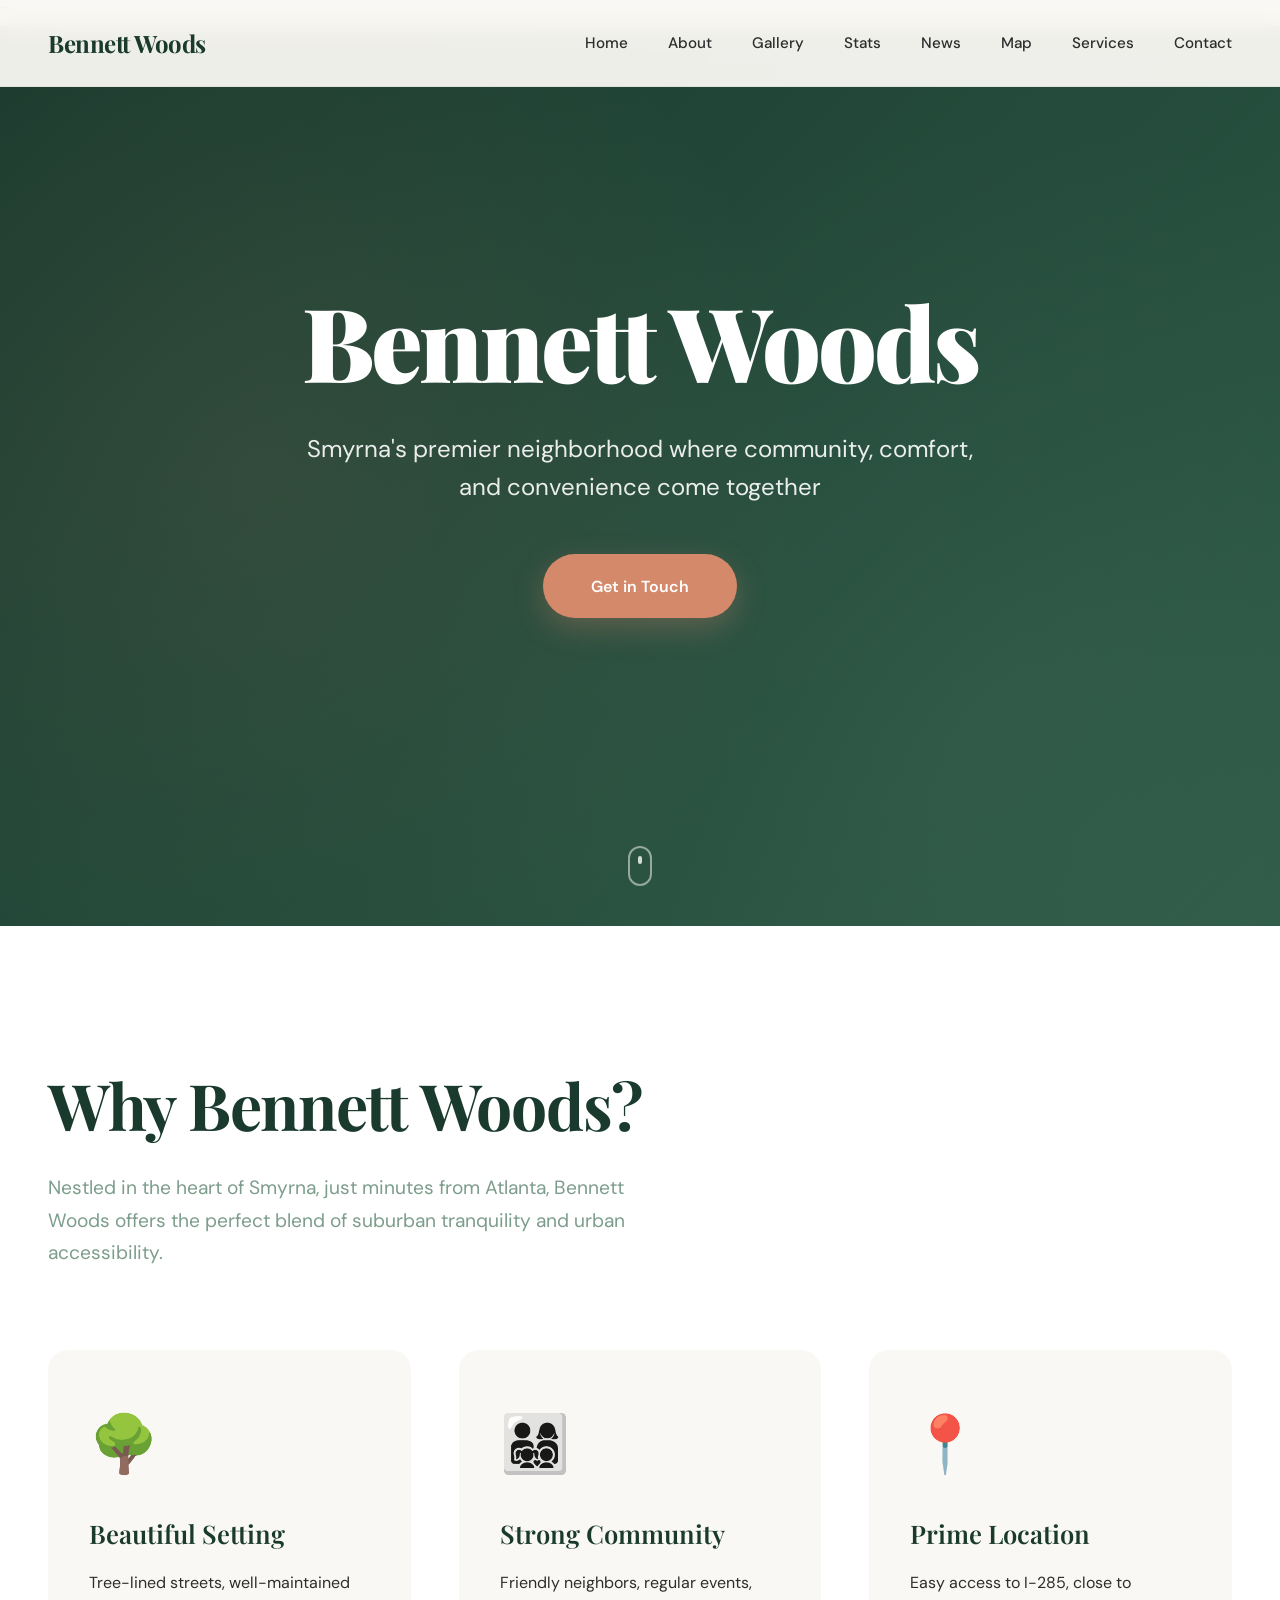
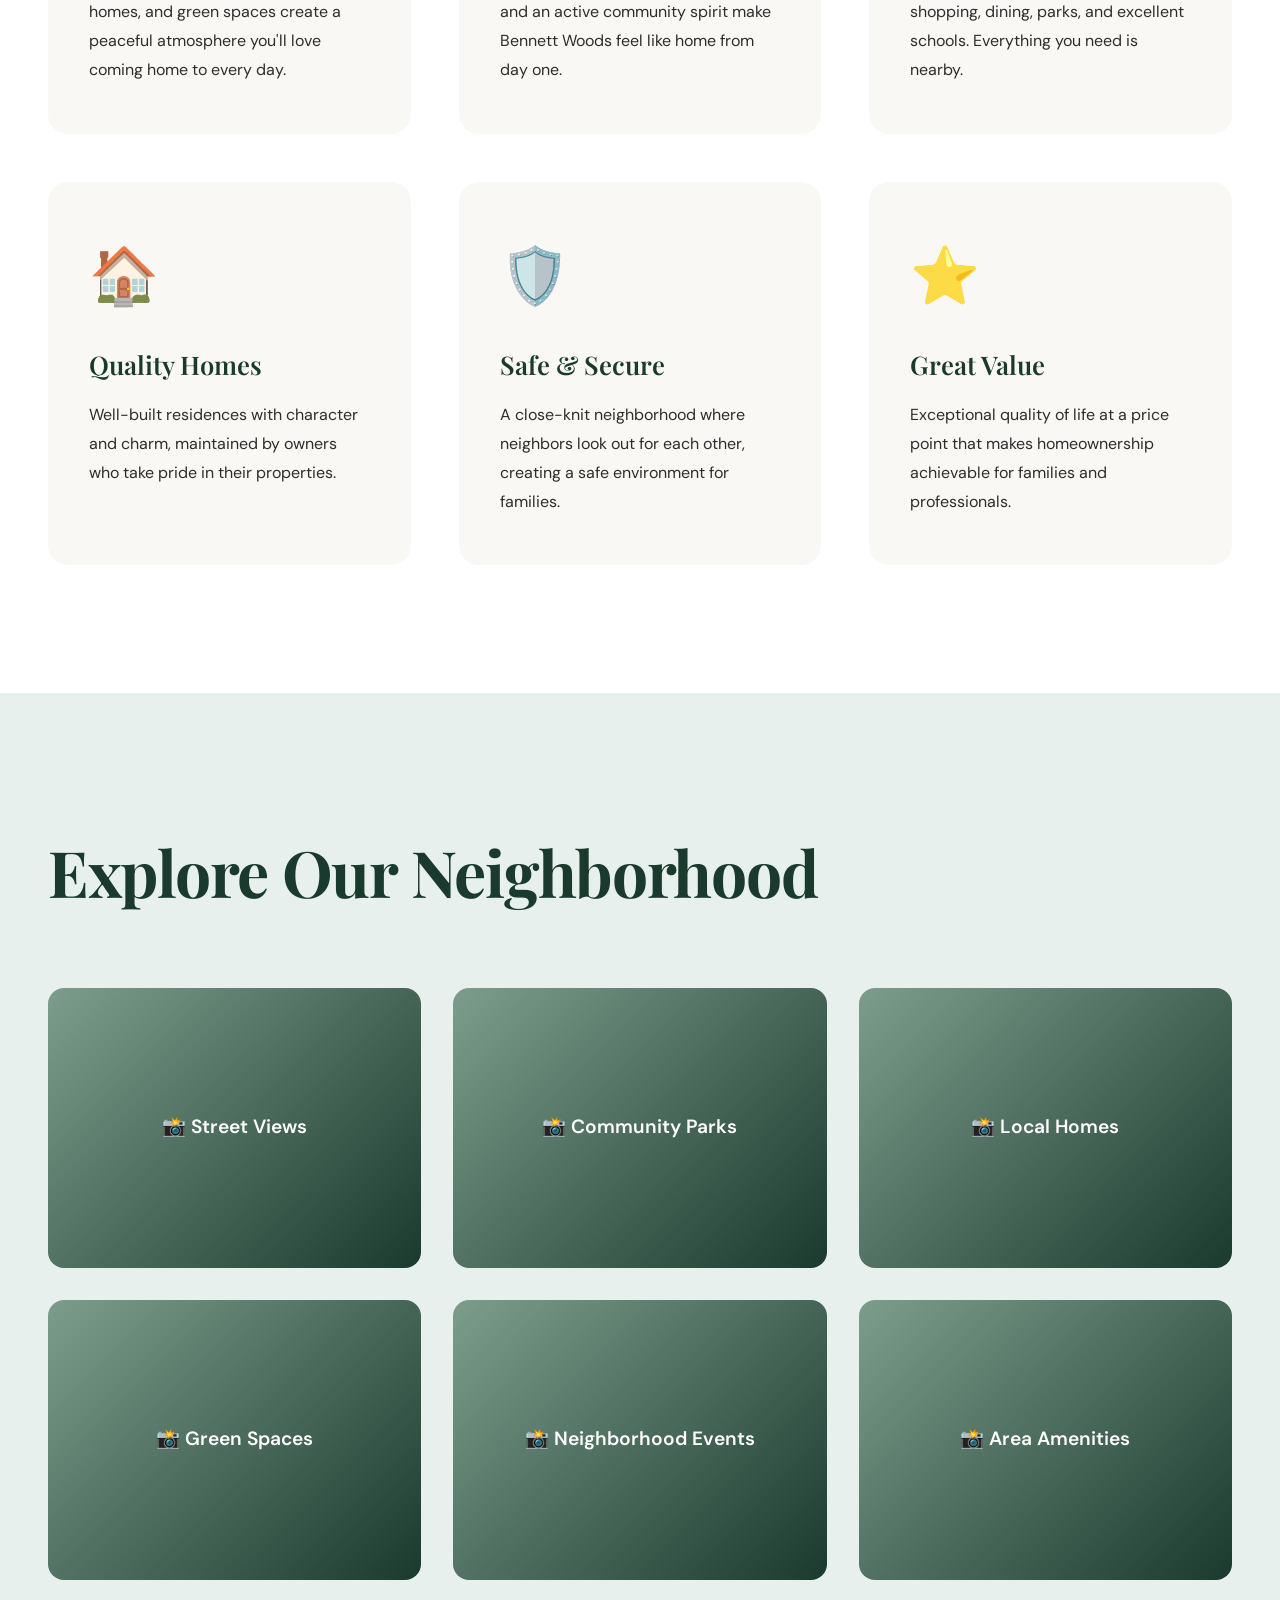
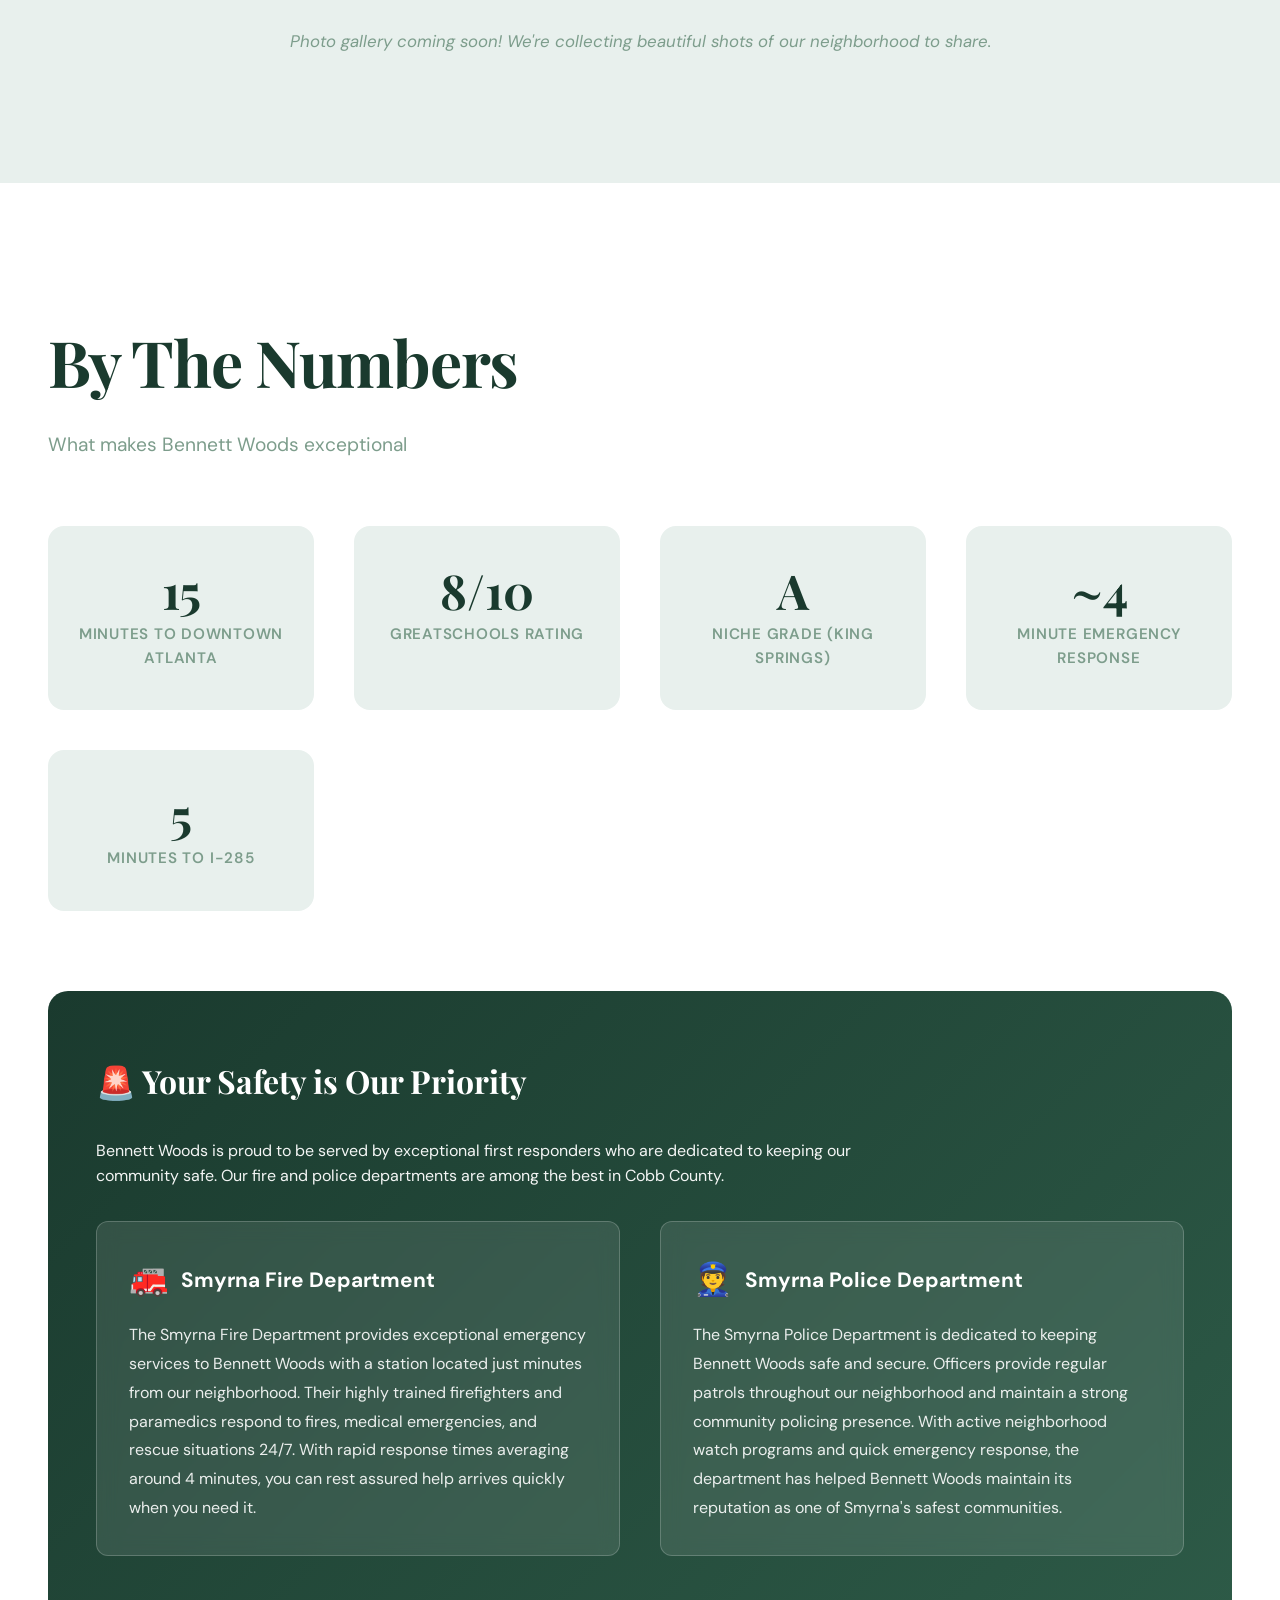
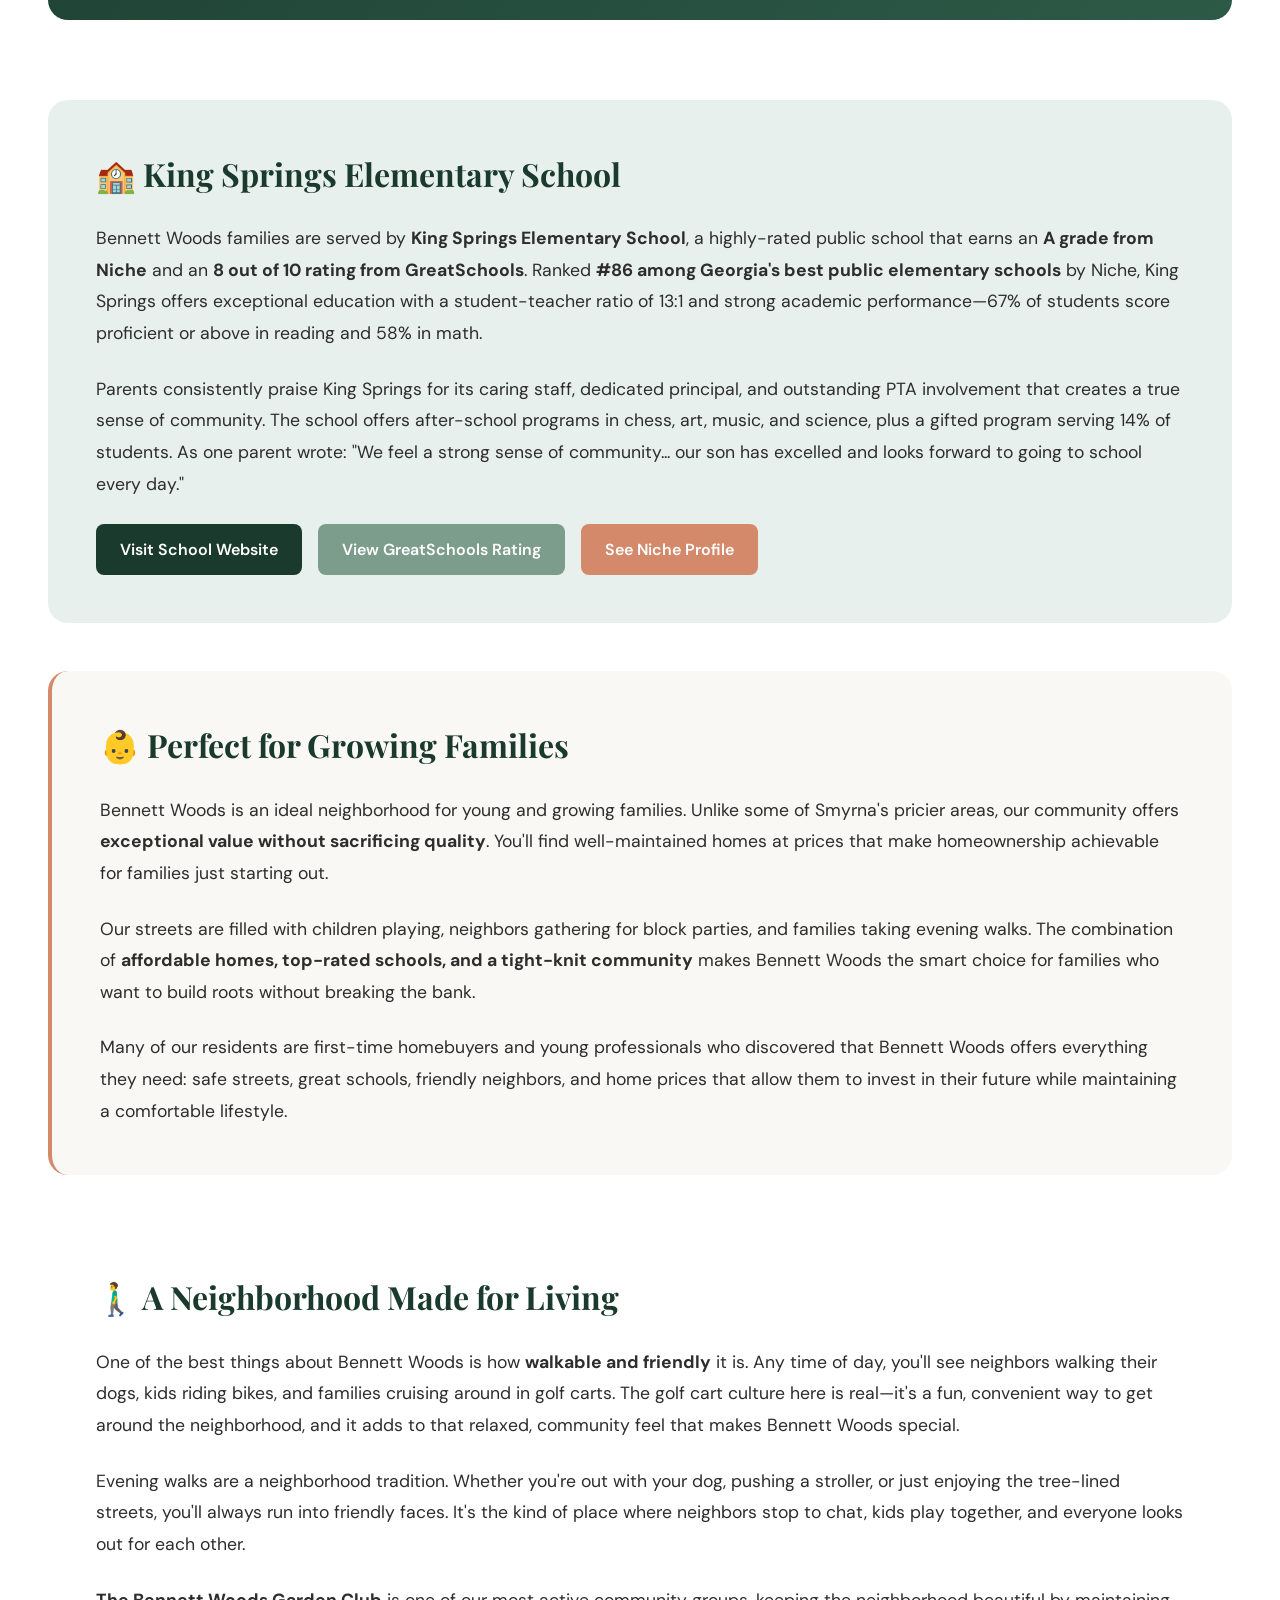
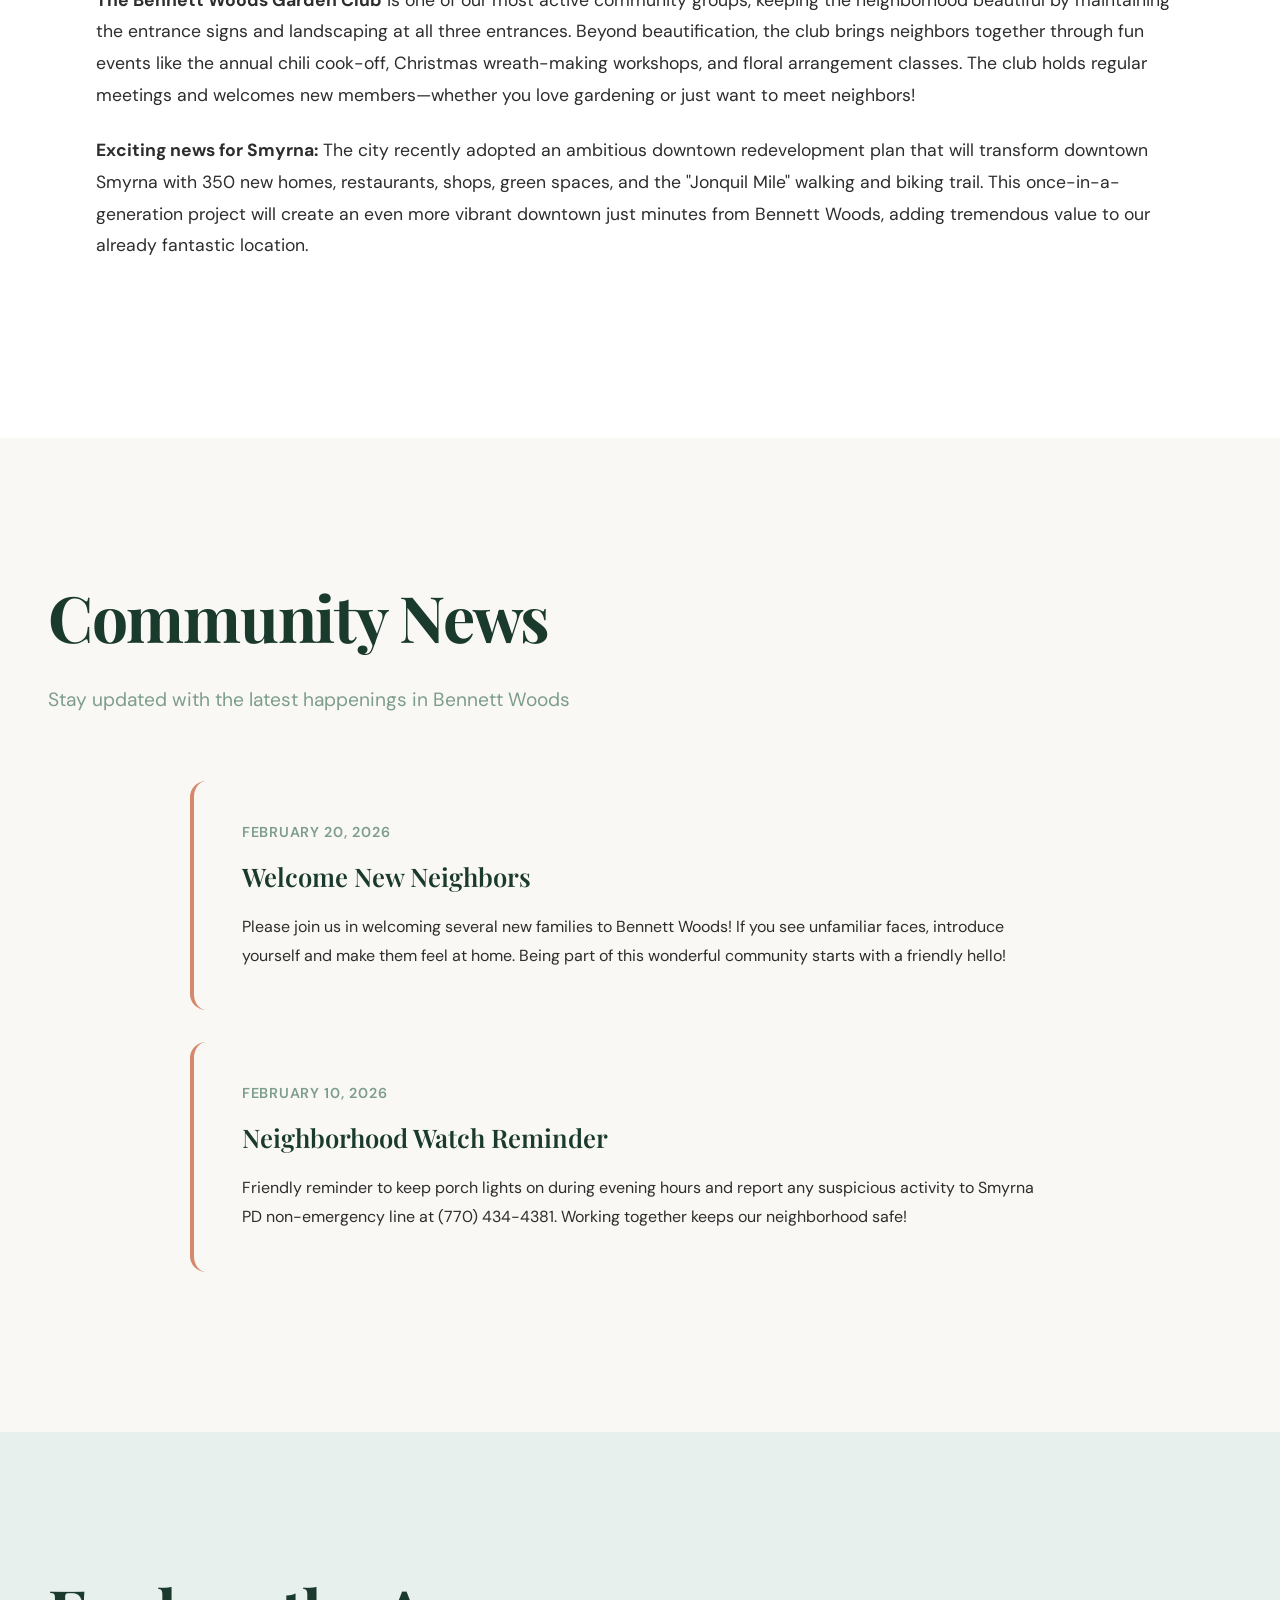
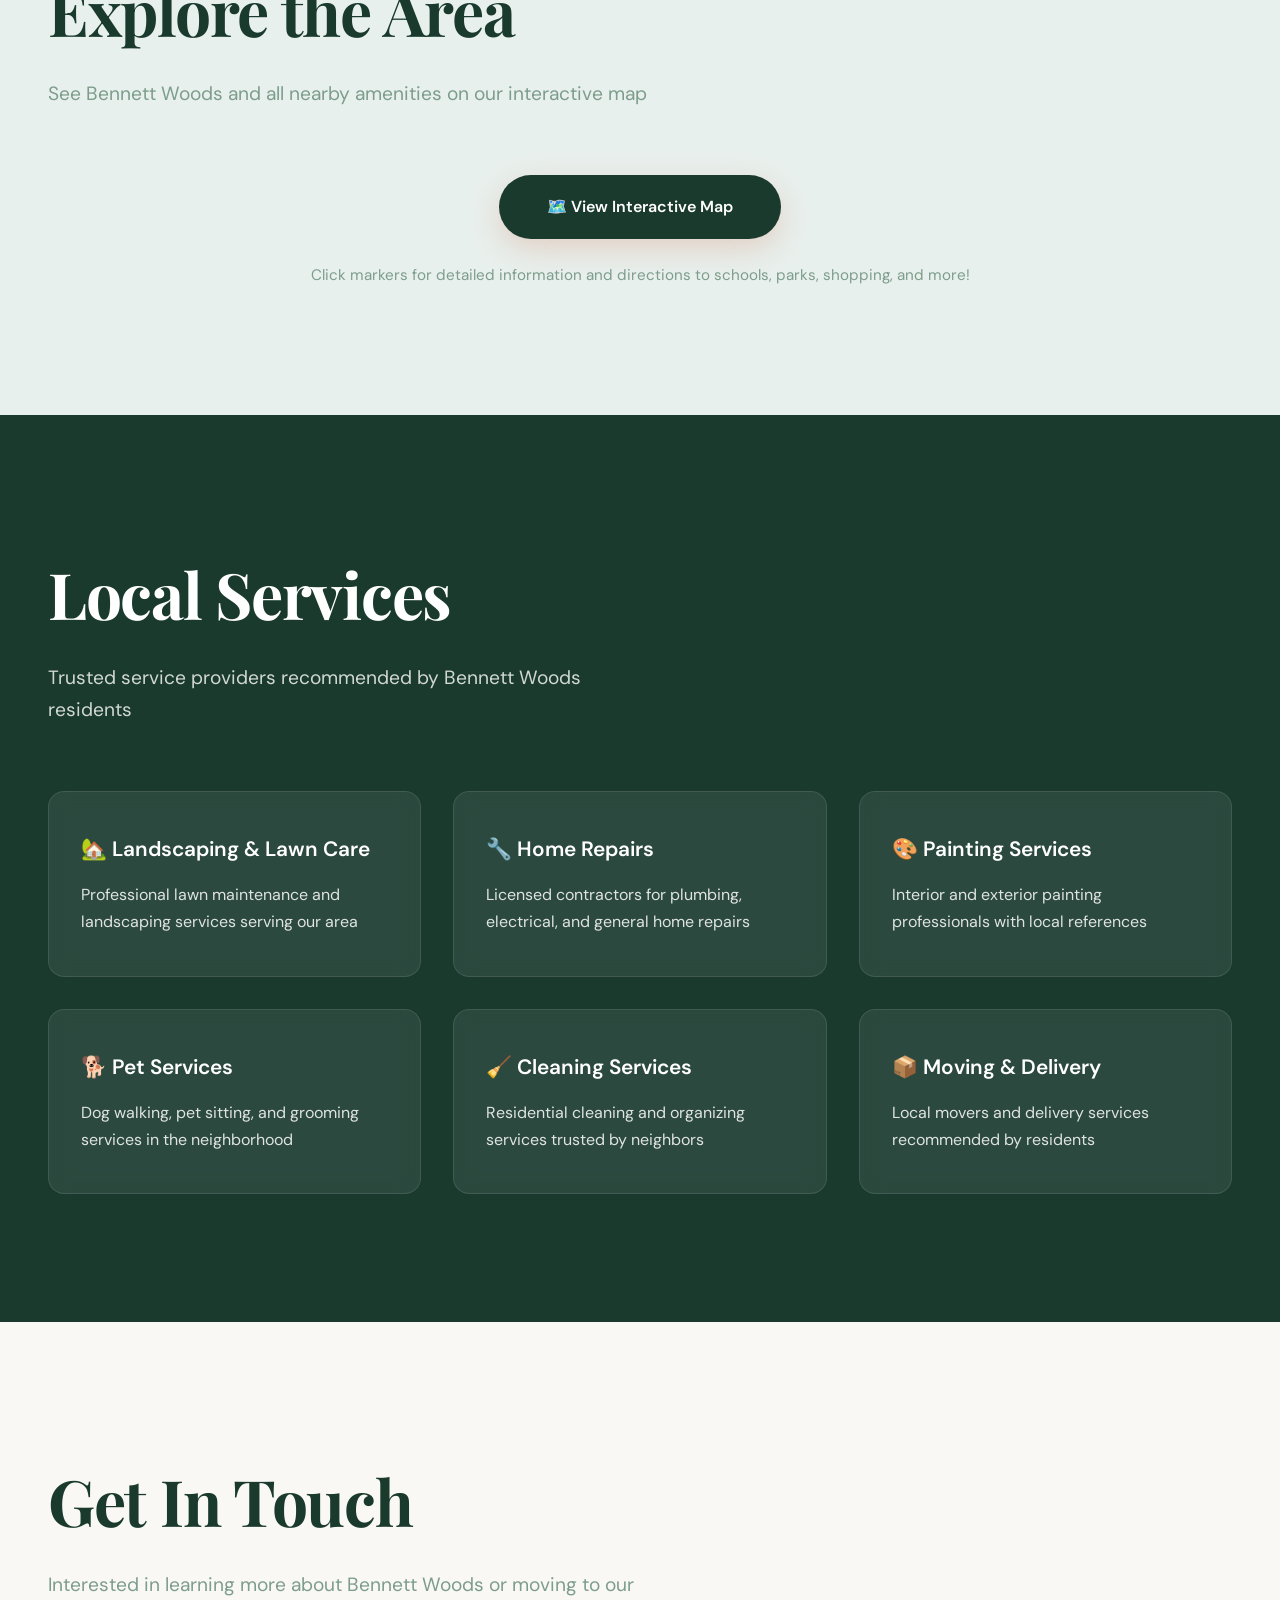
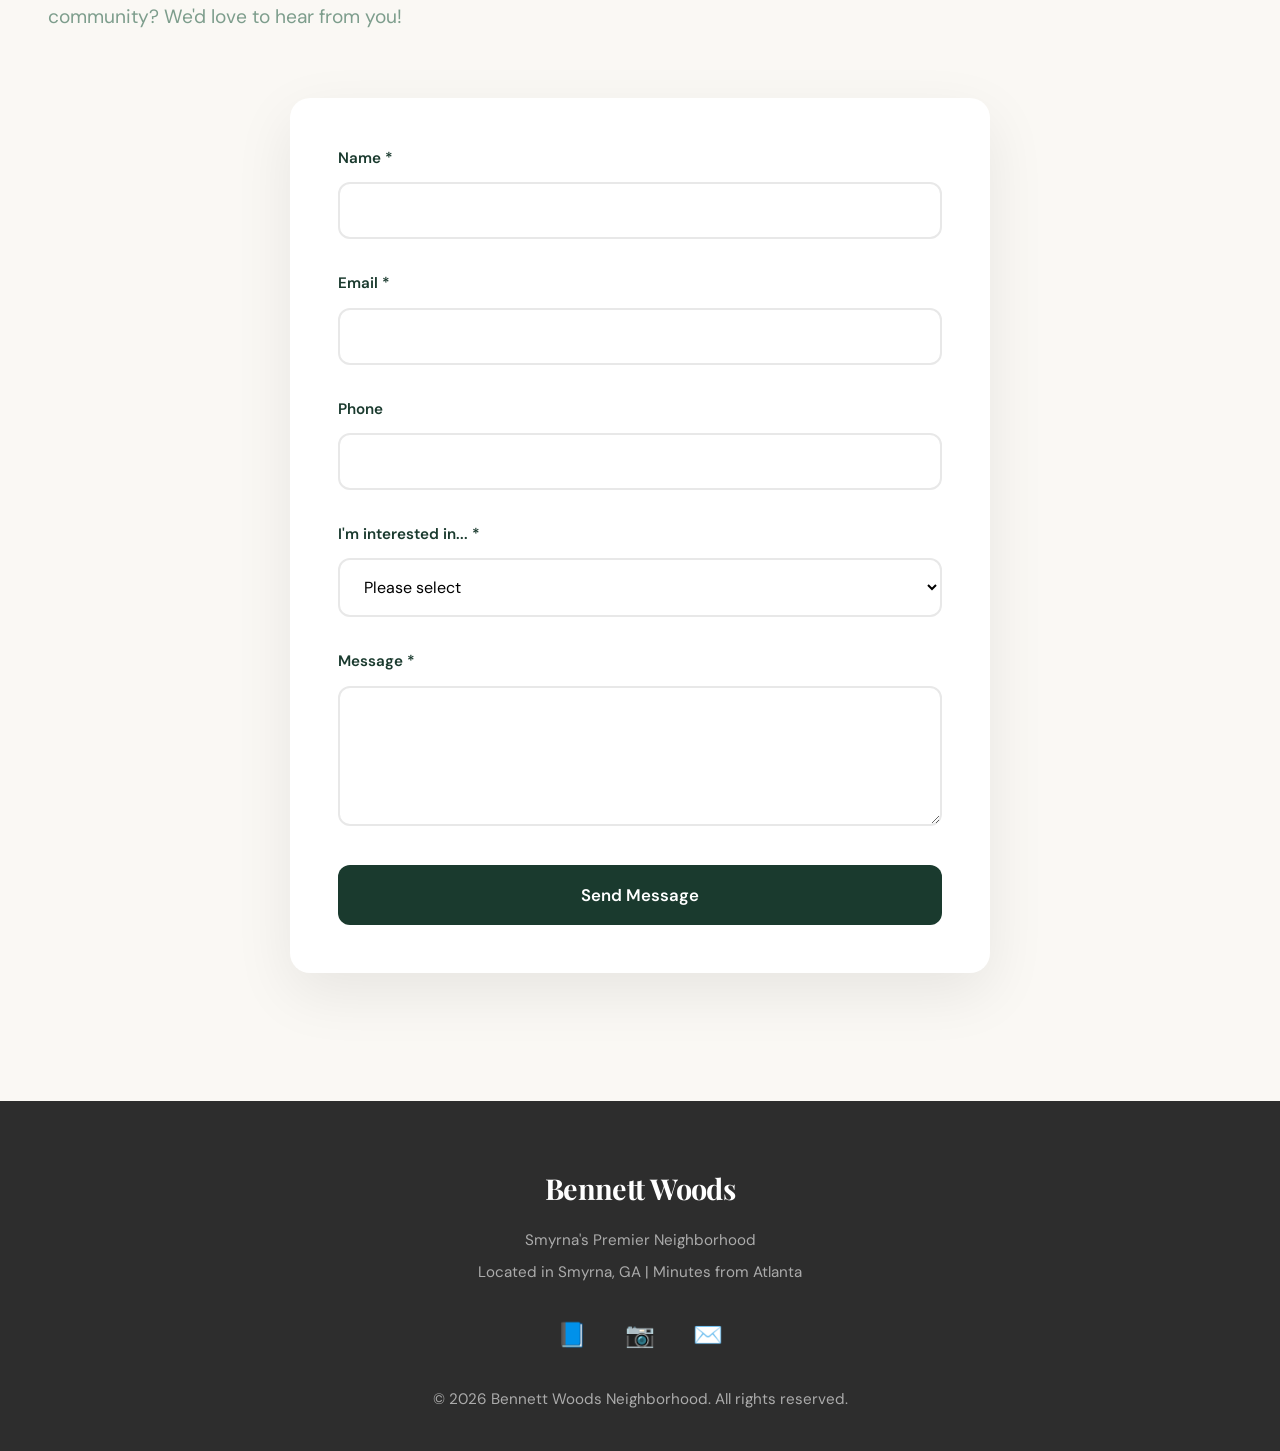
==== index.html @ a5e2793d "Update index.html" ====
<!DOCTYPE html>

<html lang="en">
<head>
    <meta charset="UTF-8">
    <meta name="viewport" content="width=device-width, initial-scale=1.0">
    <title>Bennett Woods - Smyrna's Premier Neighborhood</title>
    <meta name="description" content="Discover Bennett Woods, the best neighborhood in Smyrna, Georgia. A welcoming community near Atlanta with beautiful homes and friendly neighbors.">
    <link rel="preconnect" href="https://fonts.googleapis.com">
    <link rel="preconnect" href="https://fonts.gstatic.com" crossorigin>
    <link href="https://fonts.googleapis.com/css2?family=Playfair+Display:wght@400;600;700;900&family=DM+Sans:wght@400;500;700&display=swap" rel="stylesheet">
    <style>
        * {
            margin: 0;
            padding: 0;
            box-sizing: border-box;
        }

    :root {
        --color-cream: #faf8f4;
        --color-dark-green: #1a3a2e;
        --color-sage: #7d9d8c;
        --color-terracotta: #d4896b;
        --color-charcoal: #2d2d2d;
        --color-white: #ffffff;
        --color-light-sage: #e8f0ed;
    }

    body {
        font-family: 'DM Sans', sans-serif;
        background: var(--color-cream);
        color: var(--color-charcoal);
        line-height: 1.6;
        overflow-x: hidden;
    }

    /* Navigation */
    nav {
        position: fixed;
        top: 0;
        left: 0;
        right: 0;
        z-index: 1000;
        background: rgba(250, 248, 244, 0.95);
        backdrop-filter: blur(10px);
        border-bottom: 1px solid rgba(0, 0, 0, 0.05);
    }

    nav .container {
        max-width: 1400px;
        margin: 0 auto;
        padding: 1.5rem 3rem;
        display: flex;
        justify-content: space-between;
        align-items: center;
    }

    .logo {
        font-family: 'Playfair Display', serif;
        font-size: 1.5rem;
        font-weight: 700;
        color: var(--color-dark-green);
        letter-spacing: -0.02em;
    }

    nav ul {
        display: flex;
        gap: 2.5rem;
        list-style: none;
    }

    nav a {
        color: var(--color-charcoal);
        text-decoration: none;
        font-size: 0.95rem;
        font-weight: 500;
        transition: color 0.3s;
        position: relative;
    }

    nav a::after {
        content: '';
        position: absolute;
        bottom: -4px;
        left: 0;
        width: 0;
        height: 2px;
        background: var(--color-terracotta);
        transition: width 0.3s;
    }

    nav a:hover {
        color: var(--color-dark-green);
    }

    nav a:hover::after {
        width: 100%;
    }

    /* Hamburger Menu */
    .menu-toggle {
        display: none;
        flex-direction: column;
        gap: 6px;
        background: none;
        border: none;
        cursor: pointer;
        padding: 5px;
    }

    .menu-toggle span {
        width: 30px;
        height: 3px;
        background: var(--color-dark-green);
        border-radius: 3px;
        transition: all 0.3s;
    }

    .menu-toggle.active span:nth-child(1) {
        transform: rotate(45deg) translate(8px, 8px);
    }

    .menu-toggle.active span:nth-child(2) {
        opacity: 0;
    }

    .menu-toggle.active span:nth-child(3) {
        transform: rotate(-45deg) translate(8px, -8px);
    }

    /* Hero Section */
    .hero {
        min-height: 100vh;
        display: flex;
        align-items: center;
        justify-content: center;
        position: relative;
        overflow: hidden;
        background: linear-gradient(135deg, var(--color-dark-green) 0%, #2d5a47 100%);
        padding-top: 80px;
    }

    .hero::before {
        content: '';
        position: absolute;
        top: 0;
        left: 0;
        right: 0;
        bottom: 0;
        background: 
            radial-gradient(circle at 20% 50%, rgba(212, 137, 107, 0.1) 0%, transparent 50%),
            radial-gradient(circle at 80% 80%, rgba(125, 157, 140, 0.1) 0%, transparent 50%);
        animation: pulse 15s ease-in-out infinite;
    }

    @keyframes pulse {
        0%, 100% { opacity: 0.5; }
        50% { opacity: 1; }
    }

    .hero-content {
        max-width: 1400px;
        padding: 0 3rem;
        text-align: center;
        position: relative;
        z-index: 10;
        animation: fadeInUp 1s ease-out;
    }

    @keyframes fadeInUp {
        from {
            opacity: 0;
            transform: translateY(30px);
        }
        to {
            opacity: 1;
            transform: translateY(0);
        }
    }

    .hero h1 {
        font-family: 'Playfair Display', serif;
        font-size: clamp(3rem, 8vw, 6.5rem);
        font-weight: 900;
        color: var(--color-white);
        line-height: 1.1;
        margin-bottom: 2rem;
        letter-spacing: -0.03em;
    }

    .hero-subtitle {
        font-size: clamp(1.1rem, 2vw, 1.5rem);
        color: rgba(255, 255, 255, 0.9);
        max-width: 700px;
        margin: 0 auto 3rem;
        font-weight: 400;
        line-height: 1.6;
    }

    .cta-button {
        display: inline-block;
        padding: 1.2rem 3rem;
        background: var(--color-terracotta);
        color: var(--color-white);
        text-decoration: none;
        border-radius: 50px;
        font-weight: 600;
        font-size: 1rem;
        transition: all 0.4s cubic-bezier(0.4, 0, 0.2, 1);
        box-shadow: 0 10px 30px rgba(212, 137, 107, 0.3);
    }

    .cta-button:hover {
        transform: translateY(-2px);
        box-shadow: 0 15px 40px rgba(212, 137, 107, 0.4);
        background: #c2745a;
    }

    .scroll-indicator {
        position: absolute;
        bottom: 40px;
        left: 50%;
        transform: translateX(-50%);
        animation: bounce 2s infinite;
    }

    @keyframes bounce {
        0%, 100% { transform: translateX(-50%) translateY(0); }
        50% { transform: translateX(-50%) translateY(-10px); }
    }

    .scroll-indicator span {
        display: block;
        width: 24px;
        height: 40px;
        border: 2px solid rgba(255, 255, 255, 0.5);
        border-radius: 20px;
        position: relative;
    }

    .scroll-indicator span::before {
        content: '';
        position: absolute;
        top: 8px;
        left: 50%;
        transform: translateX(-50%);
        width: 4px;
        height: 8px;
        background: rgba(255, 255, 255, 0.8);
        border-radius: 2px;
        animation: scroll 1.5s infinite;
    }

    @keyframes scroll {
        0% { opacity: 1; top: 8px; }
        100% { opacity: 0; top: 20px; }
    }

    /* Section Styles */
    section {
        padding: 8rem 3rem;
        position: relative;
    }

    .container {
        max-width: 1400px;
        margin: 0 auto;
    }

    .section-title {
        font-family: 'Playfair Display', serif;
        font-size: clamp(2.5rem, 5vw, 4rem);
        font-weight: 700;
        color: var(--color-dark-green);
        margin-bottom: 1rem;
        letter-spacing: -0.02em;
    }

    .section-subtitle {
        font-size: 1.2rem;
        color: var(--color-sage);
        max-width: 600px;
        margin-bottom: 4rem;
        line-height: 1.7;
    }

    /* About Section */
    #about {
        background: var(--color-white);
    }

    .features-grid {
        display: grid;
        grid-template-columns: repeat(auto-fit, minmax(350px, 1fr));
        gap: 3rem;
        margin-top: 5rem;
    }

    .feature-card {
        padding: 3rem 2.5rem;
        background: var(--color-cream);
        border-radius: 20px;
        transition: all 0.4s cubic-bezier(0.4, 0, 0.2, 1);
        border: 1px solid transparent;
    }

    .feature-card:hover {
        transform: translateY(-8px);
        box-shadow: 0 20px 60px rgba(0, 0, 0, 0.08);
        border-color: var(--color-sage);
    }

    .feature-icon {
        font-size: 3.5rem;
        margin-bottom: 1.5rem;
        display: block;
        opacity: 0.9;
    }

    .feature-card h3 {
        font-family: 'Playfair Display', serif;
        font-size: 1.6rem;
        color: var(--color-dark-green);
        margin-bottom: 1rem;
        font-weight: 600;
    }

    .feature-card p {
        color: var(--color-charcoal);
        line-height: 1.8;
        font-size: 1rem;
    }

    /* Gallery Section */
    #gallery {
        background: var(--color-light-sage);
    }

    .gallery-grid {
        display: grid;
        grid-template-columns: repeat(auto-fit, minmax(320px, 1fr));
        gap: 2rem;
        margin-top: 4rem;
    }

    .gallery-item {
        aspect-ratio: 4/3;
        border-radius: 16px;
        background: linear-gradient(135deg, var(--color-sage) 0%, var(--color-dark-green) 100%);
        display: flex;
        align-items: center;
        justify-content: center;
        color: var(--color-white);
        font-size: 1.2rem;
        font-weight: 600;
        position: relative;
        overflow: hidden;
        transition: transform 0.4s;
    }

    .gallery-item::before {
        content: '';
        position: absolute;
        top: 0;
        left: 0;
        right: 0;
        bottom: 0;
        background: radial-gradient(circle at center, transparent 0%, rgba(0,0,0,0.3) 100%);
        opacity: 0;
        transition: opacity 0.4s;
    }

    .gallery-item:hover {
        transform: scale(1.03);
    }

    .gallery-item:hover::before {
        opacity: 1;
    }

    .gallery-note {
        text-align: center;
        margin-top: 3rem;
        font-style: italic;
        color: var(--color-sage);
        font-size: 1.05rem;
    }

    /* Stats Section */
    #stats {
        background: var(--color-white);
    }

    .stats-grid {
        display: grid;
        grid-template-columns: repeat(auto-fit, minmax(250px, 1fr));
        gap: 2.5rem;
        margin-top: 4rem;
        margin-bottom: 5rem;
    }

    .stat-card {
        text-align: center;
        padding: 2.5rem 1.5rem;
        background: var(--color-light-sage);
        border-radius: 16px;
        transition: all 0.3s;
    }

    .stat-card:hover {
        transform: translateY(-5px);
        box-shadow: 0 15px 40px rgba(0, 0, 0, 0.08);
    }

    .stat-number {
        font-family: 'Playfair Display', serif;
        font-size: 3rem;
        font-weight: 700;
        color: var(--color-dark-green);
        line-height: 1;
        margin-bottom: 0.5rem;
    }

    .stat-label {
        font-size: 0.95rem;
        color: var(--color-sage);
        font-weight: 600;
        text-transform: uppercase;
        letter-spacing: 0.05em;
    }

    .safety-highlight {
        background: linear-gradient(135deg, var(--color-dark-green) 0%, #2d5a47 100%);
        padding: 4rem 3rem;
        border-radius: 20px;
        color: var(--color-white);
        margin-top: 3rem;
    }

    .safety-highlight h3 {
        font-family: 'Playfair Display', serif;
        font-size: 2rem;
        margin-bottom: 2rem;
        color: var(--color-white);
    }

    .safety-grid {
        display: grid;
        grid-template-columns: repeat(auto-fit, minmax(280px, 1fr));
        gap: 2.5rem;
        margin-top: 2rem;
    }

    .safety-item {
        background: rgba(255, 255, 255, 0.1);
        padding: 2rem;
        border-radius: 12px;
        backdrop-filter: blur(10px);
        border: 1px solid rgba(255, 255, 255, 0.2);
    }

    .safety-item h4 {
        font-size: 1.3rem;
        margin-bottom: 1rem;
        color: var(--color-white);
        display: flex;
        align-items: center;
        gap: 0.75rem;
    }

    .safety-icon {
        font-size: 2rem;
    }

    .safety-item p {
        color: rgba(255, 255, 255, 0.9);
        line-height: 1.8;
    }

    /* Announcements */
    #announcements {
        background: var(--color-cream);
    }

    .announcements-container {
        max-width: 900px;
        margin: 3rem auto 0;
    }

    .announcement-card {
        background: var(--color-cream);
        padding: 2.5rem 3rem;
        border-radius: 16px;
        margin-bottom: 2rem;
        border-left: 4px solid var(--color-terracotta);
        transition: all 0.3s;
    }

    .announcement-card:hover {
        transform: translateX(8px);
        box-shadow: 0 10px 30px rgba(0, 0, 0, 0.06);
    }

    .announcement-date {
        font-size: 0.9rem;
        color: var(--color-sage);
        text-transform: uppercase;
        letter-spacing: 0.05em;
        margin-bottom: 0.75rem;
        font-weight: 600;
    }

    .announcement-card h3 {
        font-family: 'Playfair Display', serif;
        font-size: 1.6rem;
        color: var(--color-dark-green);
        margin-bottom: 1rem;
        font-weight: 600;
    }

    .announcement-card p {
        color: var(--color-charcoal);
        line-height: 1.8;
    }

    /* Services */
    #services {
        background: var(--color-dark-green);
        color: var(--color-white);
    }

    #services .section-title {
        color: var(--color-white);
    }

    #services .section-subtitle {
        color: rgba(255, 255, 255, 0.8);
    }

    .services-grid {
        display: grid;
        grid-template-columns: repeat(auto-fit, minmax(300px, 1fr));
        gap: 2rem;
        margin-top: 4rem;
    }

    .service-card {
        background: rgba(255, 255, 255, 0.08);
        padding: 2.5rem 2rem;
        border-radius: 16px;
        border: 1px solid rgba(255, 255, 255, 0.1);
        transition: all 0.4s;
        backdrop-filter: blur(10px);
    }

    .service-card:hover {
        background: rgba(255, 255, 255, 0.12);
        transform: translateY(-5px);
        border-color: var(--color-terracotta);
    }

    .service-card h4 {
        font-size: 1.3rem;
        margin-bottom: 1rem;
        color: var(--color-white);
        font-weight: 600;
    }

    .service-card p {
        color: rgba(255, 255, 255, 0.85);
        line-height: 1.7;
    }

    /* Contact */
    #contact {
        background: var(--color-cream);
    }

    .contact-wrapper {
        max-width: 700px;
        margin: 3rem auto 0;
    }

    .contact-form {
        background: var(--color-white);
        padding: 3rem;
        border-radius: 20px;
        box-shadow: 0 20px 60px rgba(0, 0, 0, 0.08);
    }

    .form-group {
        margin-bottom: 2rem;
    }

    label {
        display: block;
        font-weight: 600;
        color: var(--color-dark-green);
        margin-bottom: 0.75rem;
        font-size: 0.95rem;
    }

    input, textarea, select {
        width: 100%;
        padding: 1rem 1.25rem;
        border: 2px solid #e8e8e8;
        border-radius: 12px;
        font-family: 'DM Sans', sans-serif;
        font-size: 1rem;
        transition: all 0.3s;
        background: var(--color-white);
    }

    input:focus, textarea:focus, select:focus {
        outline: none;
        border-color: var(--color-sage);
        box-shadow: 0 0 0 4px rgba(125, 157, 140, 0.1);
    }

    textarea {
        resize: vertical;
        min-height: 140px;
    }

    button[type="submit"] {
        width: 100%;
        padding: 1.2rem;
        background: var(--color-dark-green);
        color: var(--color-white);
        border: none;
        border-radius: 12px;
        font-size: 1.05rem;
        font-weight: 600;
        cursor: pointer;
        transition: all 0.3s;
        font-family: 'DM Sans', sans-serif;
    }

    button[type="submit"]:hover {
        background: #14301f;
        transform: translateY(-2px);
        box-shadow: 0 10px 30px rgba(26, 58, 46, 0.3);
    }

    .success-message {
        background: #d4edda;
        color: #155724;
        padding: 1.25rem;
        border-radius: 12px;
        margin-bottom: 1.5rem;
        display: none;
        border: 1px solid #c3e6cb;
    }

    /* Footer */
    footer {
        background: var(--color-charcoal);
        color: var(--color-white);
        padding: 4rem 3rem 2rem;
        text-align: center;
    }

    footer .logo {
        color: var(--color-white);
        font-size: 1.8rem;
        margin-bottom: 1rem;
    }

    .footer-links {
        margin: 2rem 0;
        font-size: 1.5rem;
    }

    .footer-links a {
        color: var(--color-white);
        margin: 0 1rem;
        text-decoration: none;
        transition: transform 0.3s;
        display: inline-block;
    }

    .footer-links a:hover {
        transform: scale(1.2);
    }

    footer p {
        color: rgba(255, 255, 255, 0.6);
        margin: 0.5rem 0;
        font-size: 0.95rem;
    }

    /* Responsive */
    @media (max-width: 768px) {
        nav .container {
            padding: 1rem 1.5rem;
        }

        .menu-toggle {
            display: flex;
        }

        nav ul {
            position: fixed;
            top: 70px;
            left: -100%;
            width: 100%;
            height: calc(100vh - 70px);
            background: var(--color-cream);
            flex-direction: column;
            align-items: center;
            justify-content: flex-start;
            padding: 2rem 0;
            gap: 0;
            transition: left 0.3s ease;
            box-shadow: 0 10px 30px rgba(0, 0, 0, 0.1);
        }

        nav ul.active {
            left: 0;
        }

        nav ul li {
            width: 100%;
            text-align: center;
            padding: 1rem 0;
            border-bottom: 1px solid rgba(0, 0, 0, 0.05);
        }

        nav a {
            font-size: 1.1rem;
            display: block;
            padding: 0.5rem 0;
        }

        nav a::after {
            display: none;
        }

        section {
            padding: 5rem 1.5rem;
        }

        .features-grid,
        .gallery-grid,
        .services-grid {
            grid-template-columns: 1fr;
        }

        .contact-form {
            padding: 2rem 1.5rem;
        }

        .hero h1 {
            font-size: 2.5rem;
        }
    }
</style>

</head>
<body>
    <nav>
        <div class="container">
            <div class="logo">Bennett Woods</div>
            <button class="menu-toggle" id="menuToggle" aria-label="Toggle menu">
                <span></span>
                <span></span>
                <span></span>
            </button>
            <ul id="navMenu">
                <li><a href="#home">Home</a></li>
                <li><a href="#about">About</a></li>
                <li><a href="#gallery">Gallery</a></li>
                <li><a href="#stats">Stats</a></li>
                <li><a href="#announcements">News</a></li>
                <li><a href="map.html">Map</a></li>
                <li><a href="#services">Services</a></li>
                <li><a href="#contact">Contact</a></li>
            </ul>
        </div>
    </nav>

```
<section id="home" class="hero">
    <div class="hero-content">
        <h1>Bennett Woods</h1>
        <p class="hero-subtitle">Smyrna's premier neighborhood where community, comfort, and convenience come together</p>
        <a href="#contact" class="cta-button">Get in Touch</a>
    </div>
    <div class="scroll-indicator">
        <span></span>
    </div>
</section>

<section id="about">
    <div class="container">
        <h2 class="section-title">Why Bennett Woods?</h2>
        <p class="section-subtitle">Nestled in the heart of Smyrna, just minutes from Atlanta, Bennett Woods offers the perfect blend of suburban tranquility and urban accessibility.</p>
        
        <div class="features-grid">
            <div class="feature-card">
                <span class="feature-icon">🌳</span>
                <h3>Beautiful Setting</h3>
                <p>Tree-lined streets, well-maintained homes, and green spaces create a peaceful atmosphere you'll love coming home to every day.</p>
            </div>
            <div class="feature-card">
                <span class="feature-icon">👨‍👩‍👧‍👦</span>
                <h3>Strong Community</h3>
                <p>Friendly neighbors, regular events, and an active community spirit make Bennett Woods feel like home from day one.</p>
            </div>
            <div class="feature-card">
                <span class="feature-icon">📍</span>
                <h3>Prime Location</h3>
                <p>Easy access to I-285, close to shopping, dining, parks, and excellent schools. Everything you need is nearby.</p>
            </div>
            <div class="feature-card">
                <span class="feature-icon">🏠</span>
                <h3>Quality Homes</h3>
                <p>Well-built residences with character and charm, maintained by owners who take pride in their properties.</p>
            </div>
            <div class="feature-card">
                <span class="feature-icon">🛡️</span>
                <h3>Safe & Secure</h3>
                <p>A close-knit neighborhood where neighbors look out for each other, creating a safe environment for families.</p>
            </div>
            <div class="feature-card">
                <span class="feature-icon">⭐</span>
                <h3>Great Value</h3>
                <p>Exceptional quality of life at a price point that makes homeownership achievable for families and professionals.</p>
            </div>
        </div>
    </div>
</section>

<section id="gallery">
    <div class="container">
        <h2 class="section-title">Explore Our Neighborhood</h2>
        <div class="gallery-grid">
            <div class="gallery-item">📸 Street Views</div>
            <div class="gallery-item">📸 Community Parks</div>
            <div class="gallery-item">📸 Local Homes</div>
            <div class="gallery-item">📸 Green Spaces</div>
            <div class="gallery-item">📸 Neighborhood Events</div>
            <div class="gallery-item">📸 Area Amenities</div>
        </div>
        <p class="gallery-note">Photo gallery coming soon! We're collecting beautiful shots of our neighborhood to share.</p>
    </div>
</section>

<section id="stats">
    <div class="container">
        <h2 class="section-title">By The Numbers</h2>
        <p class="section-subtitle">What makes Bennett Woods exceptional</p>
        
        <div class="stats-grid">
            <div class="stat-card">
                <div class="stat-number">15</div>
                <div class="stat-label">Minutes to Downtown Atlanta</div>
            </div>
            <div class="stat-card">
                <div class="stat-number">8/10</div>
                <div class="stat-label">GreatSchools Rating</div>
            </div>
            <div class="stat-card">
                <div class="stat-number">A</div>
                <div class="stat-label">Niche Grade (King Springs)</div>
            </div>
            <div class="stat-card">
                <div class="stat-number">~4</div>
                <div class="stat-label">Minute Emergency Response</div>
            </div>
            <div class="stat-card">
                <div class="stat-number">5</div>
                <div class="stat-label">Minutes to I-285</div>
            </div>
        </div>

        <div class="safety-highlight">
            <h3>🚨 Your Safety is Our Priority</h3>
            <p style="max-width: 800px; margin-bottom: 2rem; opacity: 0.95;">Bennett Woods is proud to be served by exceptional first responders who are dedicated to keeping our community safe. Our fire and police departments are among the best in Cobb County.</p>
            
            <div class="safety-grid">
                <div class="safety-item">
                    <h4><span class="safety-icon">🚒</span> Smyrna Fire Department</h4>
                    <p>The Smyrna Fire Department provides exceptional emergency services to Bennett Woods with a station located just minutes from our neighborhood. Their highly trained firefighters and paramedics respond to fires, medical emergencies, and rescue situations 24/7. With rapid response times averaging around 4 minutes, you can rest assured help arrives quickly when you need it.</p>
                </div>
                <div class="safety-item">
                    <h4><span class="safety-icon">👮</span> Smyrna Police Department</h4>
                    <p>The Smyrna Police Department is dedicated to keeping Bennett Woods safe and secure. Officers provide regular patrols throughout our neighborhood and maintain a strong community policing presence. With active neighborhood watch programs and quick emergency response, the department has helped Bennett Woods maintain its reputation as one of Smyrna's safest communities.</p>
                </div>
            </div>
        </div>

        <div style="margin-top: 5rem; padding: 3rem; background: var(--color-light-sage); border-radius: 20px;">
            <h3 style="font-family: 'Playfair Display', serif; font-size: 2rem; color: var(--color-dark-green); margin-bottom: 1.5rem;">🏫 King Springs Elementary School</h3>
            <p style="font-size: 1.1rem; line-height: 1.8; margin-bottom: 1.5rem; color: var(--color-charcoal);">
                Bennett Woods families are served by <strong>King Springs Elementary School</strong>, a highly-rated public school that earns an <strong>A grade from Niche</strong> and an <strong>8 out of 10 rating from GreatSchools</strong>. Ranked <strong>#86 among Georgia's best public elementary schools</strong> by Niche, King Springs offers exceptional education with a student-teacher ratio of 13:1 and strong academic performance—67% of students score proficient or above in reading and 58% in math.
            </p>
            <p style="font-size: 1.1rem; line-height: 1.8; margin-bottom: 1.5rem; color: var(--color-charcoal);">
                Parents consistently praise King Springs for its caring staff, dedicated principal, and outstanding PTA involvement that creates a true sense of community. The school offers after-school programs in chess, art, music, and science, plus a gifted program serving 14% of students. As one parent wrote: "We feel a strong sense of community... our son has excelled and looks forward to going to school every day."
            </p>
            <div style="display: flex; gap: 1rem; flex-wrap: wrap; margin-top: 1.5rem;">
                <a href="https://www.cobbk12.org/kingsprings" target="_blank" rel="noopener noreferrer" style="display: inline-block; padding: 0.8rem 1.5rem; background: var(--color-dark-green); color: var(--color-white); text-decoration: none; border-radius: 8px; font-weight: 600; transition: all 0.3s;">Visit School Website</a>
                <a href="https://www.greatschools.org/georgia/smyrna/497-King-Springs-Elementary-School/" target="_blank" rel="noopener noreferrer" style="display: inline-block; padding: 0.8rem 1.5rem; background: var(--color-sage); color: var(--color-white); text-decoration: none; border-radius: 8px; font-weight: 600; transition: all 0.3s;">View GreatSchools Rating</a>
                <a href="https://www.niche.com/k12/king-springs-elementary-school-smyrna-ga/" target="_blank" rel="noopener noreferrer" style="display: inline-block; padding: 0.8rem 1.5rem; background: var(--color-terracotta); color: var(--color-white); text-decoration: none; border-radius: 8px; font-weight: 600; transition: all 0.3s;">See Niche Profile</a>
            </div>
        </div>

        <div style="margin-top: 3rem; padding: 3rem; background: var(--color-cream); border-radius: 20px; border-left: 4px solid var(--color-terracotta);">
            <h3 style="font-family: 'Playfair Display', serif; font-size: 2rem; color: var(--color-dark-green); margin-bottom: 1.5rem;">👶 Perfect for Growing Families</h3>
            <p style="font-size: 1.1rem; line-height: 1.8; margin-bottom: 1.5rem; color: var(--color-charcoal);">
                Bennett Woods is an ideal neighborhood for young and growing families. Unlike some of Smyrna's pricier areas, our community offers <strong>exceptional value without sacrificing quality</strong>. You'll find well-maintained homes at prices that make homeownership achievable for families just starting out.
            </p>
            <p style="font-size: 1.1rem; line-height: 1.8; margin-bottom: 1.5rem; color: var(--color-charcoal);">
                Our streets are filled with children playing, neighbors gathering for block parties, and families taking evening walks. The combination of <strong>affordable homes, top-rated schools, and a tight-knit community</strong> makes Bennett Woods the smart choice for families who want to build roots without breaking the bank.
            </p>
            <p style="font-size: 1.1rem; line-height: 1.8; color: var(--color-charcoal);">
                Many of our residents are first-time homebuyers and young professionals who discovered that Bennett Woods offers everything they need: safe streets, great schools, friendly neighbors, and home prices that allow them to invest in their future while maintaining a comfortable lifestyle.
            </p>
        </div>

        <div style="margin-top: 3rem; padding: 3rem; background: var(--color-white); border-radius: 20px;">
            <h3 style="font-family: 'Playfair Display', serif; font-size: 2rem; color: var(--color-dark-green); margin-bottom: 1.5rem;">🚶‍♂️ A Neighborhood Made for Living</h3>
            <p style="font-size: 1.1rem; line-height: 1.8; margin-bottom: 1.5rem; color: var(--color-charcoal);">
                One of the best things about Bennett Woods is how <strong>walkable and friendly</strong> it is. Any time of day, you'll see neighbors walking their dogs, kids riding bikes, and families cruising around in golf carts. The golf cart culture here is real—it's a fun, convenient way to get around the neighborhood, and it adds to that relaxed, community feel that makes Bennett Woods special.
            </p>
            <p style="font-size: 1.1rem; line-height: 1.8; margin-bottom: 1.5rem; color: var(--color-charcoal);">
                Evening walks are a neighborhood tradition. Whether you're out with your dog, pushing a stroller, or just enjoying the tree-lined streets, you'll always run into friendly faces. It's the kind of place where neighbors stop to chat, kids play together, and everyone looks out for each other.
            </p>
            <p style="font-size: 1.1rem; line-height: 1.8; margin-bottom: 1.5rem; color: var(--color-charcoal);">
                <strong>The Bennett Woods Garden Club</strong> is one of our most active community groups, keeping the neighborhood beautiful by maintaining the entrance signs and landscaping at all three entrances. Beyond beautification, the club brings neighbors together through fun events like the annual chili cook-off, Christmas wreath-making workshops, and floral arrangement classes. The club holds regular meetings and welcomes new members—whether you love gardening or just want to meet neighbors!
            </p>
            <p style="font-size: 1.1rem; line-height: 1.8; color: var(--color-charcoal);">
                <strong>Exciting news for Smyrna:</strong> The city recently adopted an ambitious downtown redevelopment plan that will transform downtown Smyrna with 350 new homes, restaurants, shops, green spaces, and the "Jonquil Mile" walking and biking trail. This once-in-a-generation project will create an even more vibrant downtown just minutes from Bennett Woods, adding tremendous value to our already fantastic location.
            </p>
        </div>
    </div>
</section>

<section id="announcements">
    <div class="container">
        <h2 class="section-title">Community News</h2>
        <p class="section-subtitle">Stay updated with the latest happenings in Bennett Woods</p>
        
        <div class="announcements-container">
            <div class="announcement-card">
                <div class="announcement-date">February 20, 2026</div>
                <h3>Welcome New Neighbors</h3>
                <p>Please join us in welcoming several new families to Bennett Woods! If you see unfamiliar faces, introduce yourself and make them feel at home. Being part of this wonderful community starts with a friendly hello!</p>
            </div>
            <div class="announcement-card">
                <div class="announcement-date">February 10, 2026</div>
                <h3>Neighborhood Watch Reminder</h3>
                <p>Friendly reminder to keep porch lights on during evening hours and report any suspicious activity to Smyrna PD non-emergency line at (770) 434-4381. Working together keeps our neighborhood safe!</p>
            </div>
        </div>
    </div>
</section>

<section id="map-section" style="background: var(--color-light-sage); padding: 8rem 3rem;">
    <div class="container">
        <h2 class="section-title">Explore the Area</h2>
        <p class="section-subtitle">See Bennett Woods and all nearby amenities on our interactive map</p>
        <div style="text-align: center; margin-top: 3rem;">
            <a href="map.html" class="cta-button" style="background: var(--color-dark-green); display: inline-flex; align-items: center; gap: 10px;">
                🗺️ View Interactive Map
            </a>
        </div>
        <p style="text-align: center; margin-top: 1.5rem; color: var(--color-sage); font-size: 0.95rem;">
            Click markers for detailed information and directions to schools, parks, shopping, and more!
        </p>
    </div>
</section>

<section id="services">
    <div class="container">
        <h2 class="section-title">Local Services</h2>
        <p class="section-subtitle">Trusted service providers recommended by Bennett Woods residents</p>
        
        <div class="services-grid">
            <div class="service-card">
                <h4>🏡 Landscaping & Lawn Care</h4>
                <p>Professional lawn maintenance and landscaping services serving our area</p>
            </div>
            <div class="service-card">
                <h4>🔧 Home Repairs</h4>
                <p>Licensed contractors for plumbing, electrical, and general home repairs</p>
            </div>
            <div class="service-card">
                <h4>🎨 Painting Services</h4>
                <p>Interior and exterior painting professionals with local references</p>
            </div>
            <div class="service-card">
                <h4>🐕 Pet Services</h4>
                <p>Dog walking, pet sitting, and grooming services in the neighborhood</p>
            </div>
            <div class="service-card">
                <h4>🧹 Cleaning Services</h4>
                <p>Residential cleaning and organizing services trusted by neighbors</p>
            </div>
            <div class="service-card">
                <h4>📦 Moving & Delivery</h4>
                <p>Local movers and delivery services recommended by residents</p>
            </div>
        </div>
    </div>
</section>

<section id="contact">
    <div class="container">
        <h2 class="section-title">Get In Touch</h2>
        <p class="section-subtitle">Interested in learning more about Bennett Woods or moving to our community? We'd love to hear from you!</p>
        
        <div class="contact-wrapper">
            <div class="contact-form">
                <div id="successMessage" class="success-message">
                    Thank you for your message! We'll get back to you soon.
                </div>
                <form id="contactForm">
                    <div class="form-group">
                        <label for="name">Name *</label>
                        <input type="text" id="name" name="name" required>
                    </div>
                    <div class="form-group">
                        <label for="email">Email *</label>
                        <input type="email" id="email" name="email" required>
                    </div>
                    <div class="form-group">
                        <label for="phone">Phone</label>
                        <input type="tel" id="phone" name="phone">
                    </div>
                    <div class="form-group">
                        <label for="interest">I'm interested in... *</label>
                        <select id="interest" name="interest" required>
                            <option value="">Please select</option>
                            <option value="buying">Buying a home in Bennett Woods</option>
                            <option value="moving">Moving to the area</option>
                            <option value="general">General information</option>
                            <option value="services">Local services</option>
                            <option value="other">Other</option>
                        </select>
                    </div>
                    <div class="form-group">
                        <label for="message">Message *</label>
                        <textarea id="message" name="message" required></textarea>
                    </div>
                    <button type="submit">Send Message</button>
                </form>
            </div>
        </div>
    </div>
</section>

<footer>
    <div class="logo">Bennett Woods</div>
    <p>Smyrna's Premier Neighborhood</p>
    <p>Located in Smyrna, GA | Minutes from Atlanta</p>
    <div class="footer-links">
        <a href="#" title="Facebook">📘</a>
        <a href="#" title="Instagram">📷</a>
        <a href="#" title="Email">✉️</a>
    </div>
    <p style="margin-top: 2rem;">&copy; 2026 Bennett Woods Neighborhood. All rights reserved.</p>
</footer>

<script>
    // Mobile menu toggle
    const menuToggle = document.getElementById('menuToggle');
    const navMenu = document.getElementById('navMenu');

    menuToggle.addEventListener('click', function() {
        this.classList.toggle('active');
        navMenu.classList.toggle('active');
    });

    // Close menu when clicking a link
    document.querySelectorAll('#navMenu a').forEach(link => {
        link.addEventListener('click', function() {
            menuToggle.classList.remove('active');
            navMenu.classList.remove('active');
        });
    });

    // Smooth scrolling
    document.querySelectorAll('a[href^="#"]').forEach(anchor => {
        anchor.addEventListener('click', function (e) {
            e.preventDefault();
            const target = document.querySelector(this.getAttribute('href'));
            if (target) {
                target.scrollIntoView({
                    behavior: 'smooth',
                    block: 'start'
                });
            }
        });
    });

    // Form submission
    document.getElementById('contactForm').addEventListener('submit', function(e) {
        e.preventDefault();
        
        const successMessage = document.getElementById('successMessage');
        successMessage.style.display = 'block';
        
        this.reset();
        
        successMessage.scrollIntoView({ behavior: 'smooth', block: 'nearest' });
        
        setTimeout(() => {
            successMessage.style.display = 'none';
        }, 5000);
    });

    // Scroll reveal animations
    const observerOptions = {
        threshold: 0.1,
        rootMargin: '0px 0px -50px 0px'
    };

    const observer = new IntersectionObserver((entries) => {
        entries.forEach(entry => {
            if (entry.isIntersecting) {
                entry.target.style.opacity = '1';
                entry.target.style.transform = 'translateY(0)';
            }
        });
    }, observerOptions);

    // Observe elements for animation
    document.querySelectorAll('.feature-card, .gallery-item, .stat-card, .safety-item, .announcement-card, .service-card').forEach(el => {
        el.style.opacity = '0';
        el.style.transform = 'translateY(20px)';
        el.style.transition = 'opacity 0.6s ease, transform 0.6s ease';
        observer.observe(el);
    });
</script>

</body>
</html>
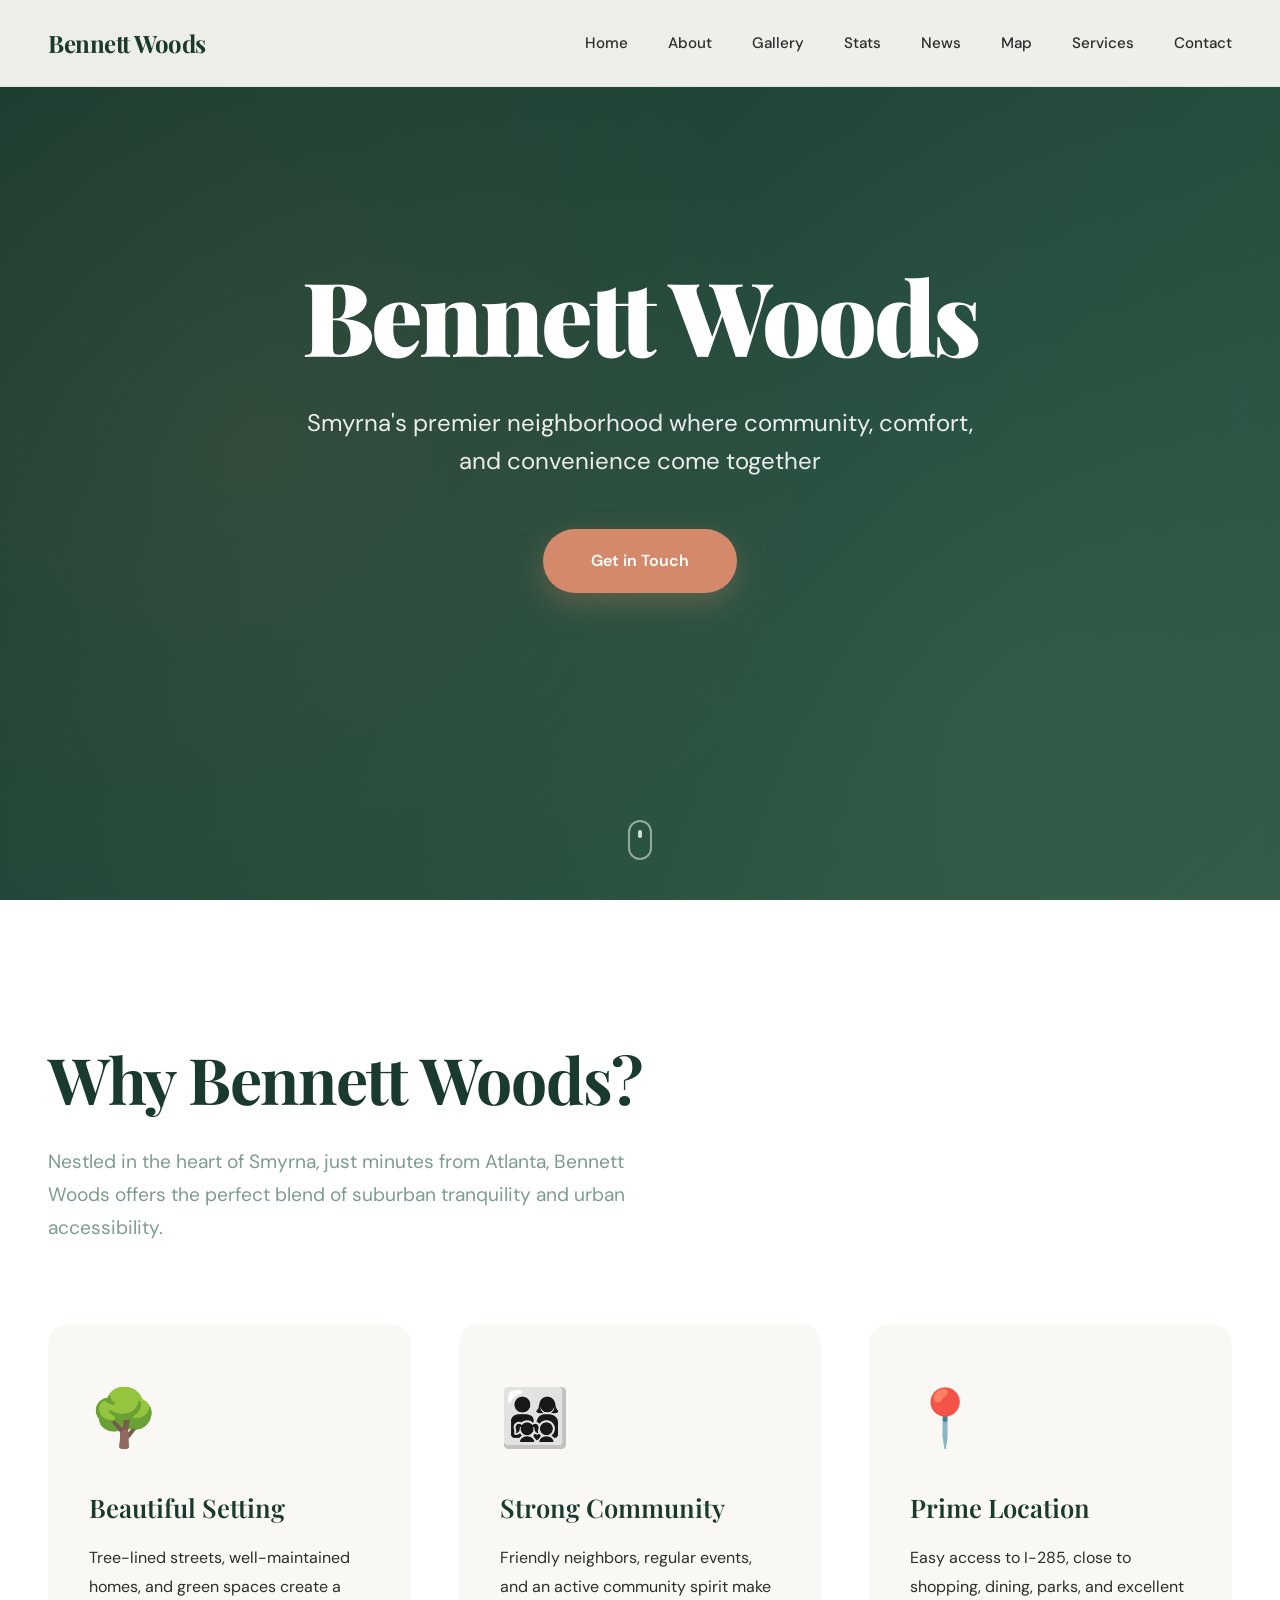
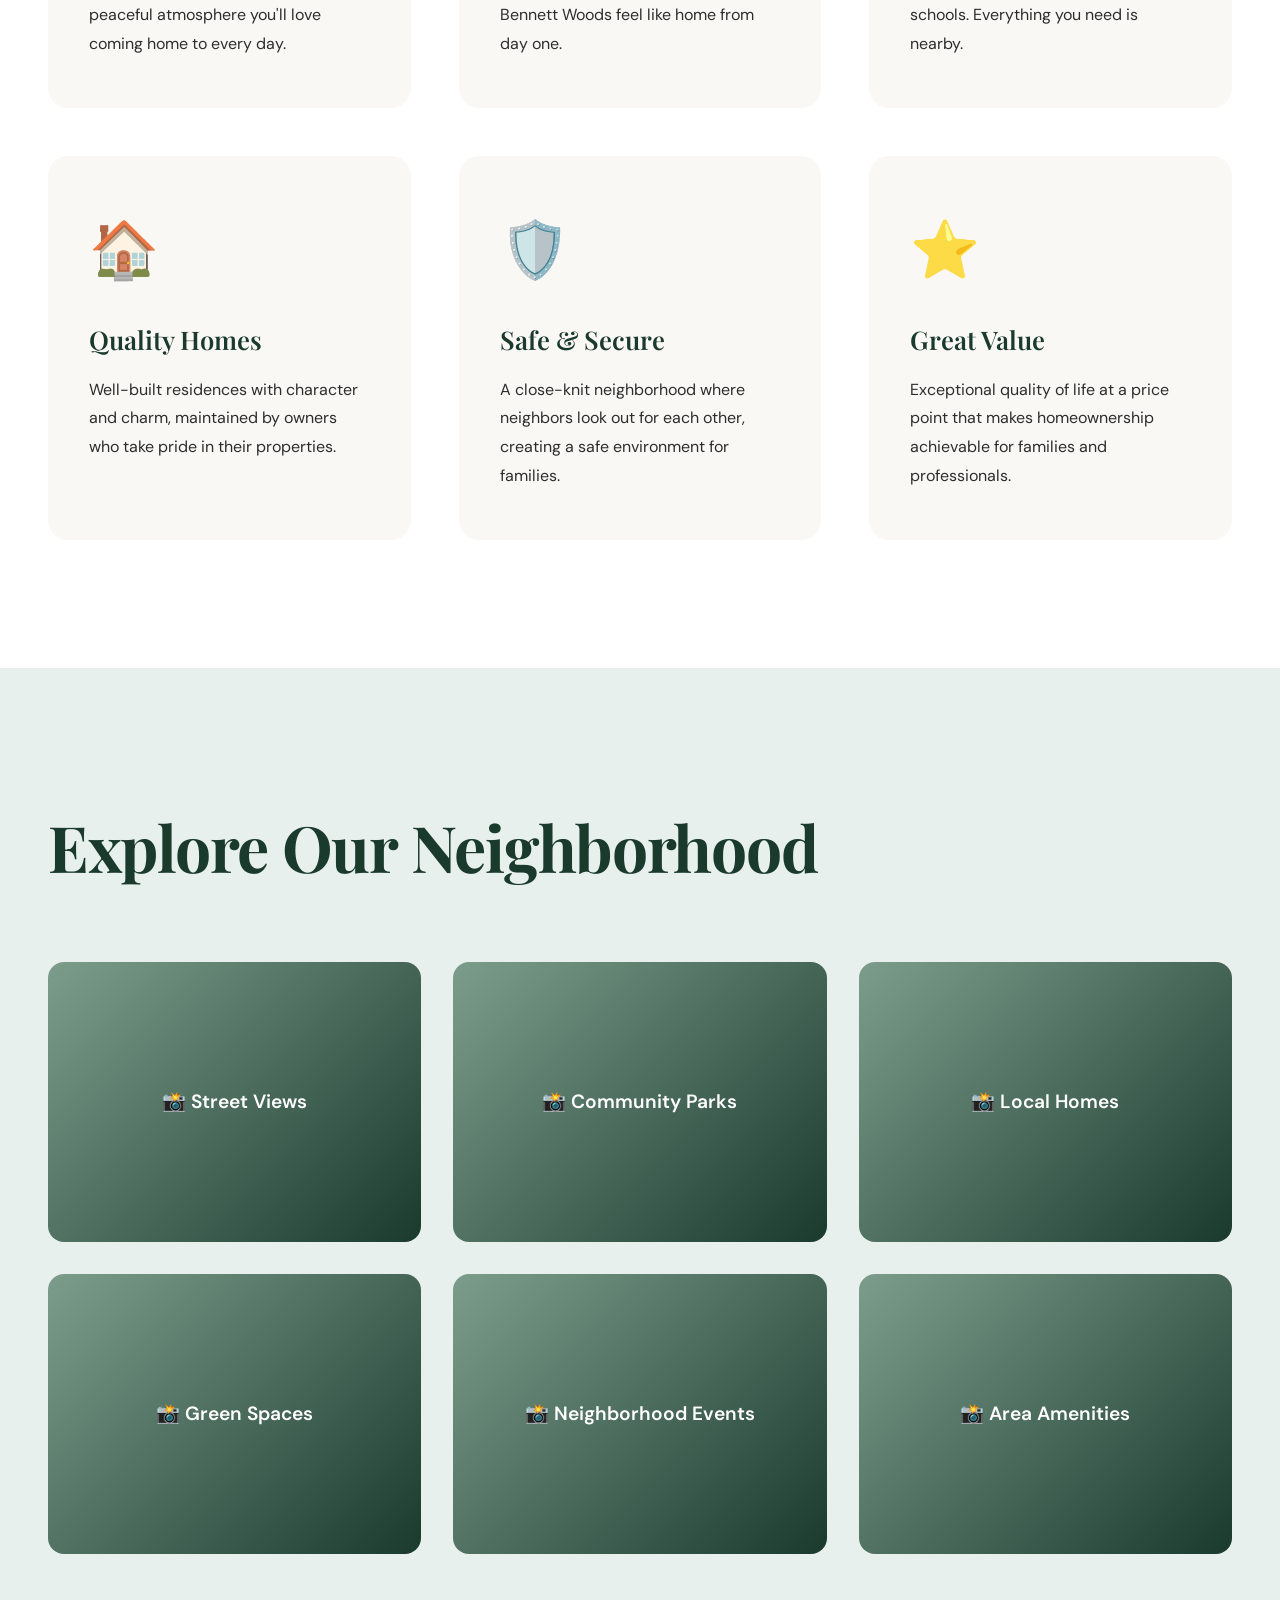
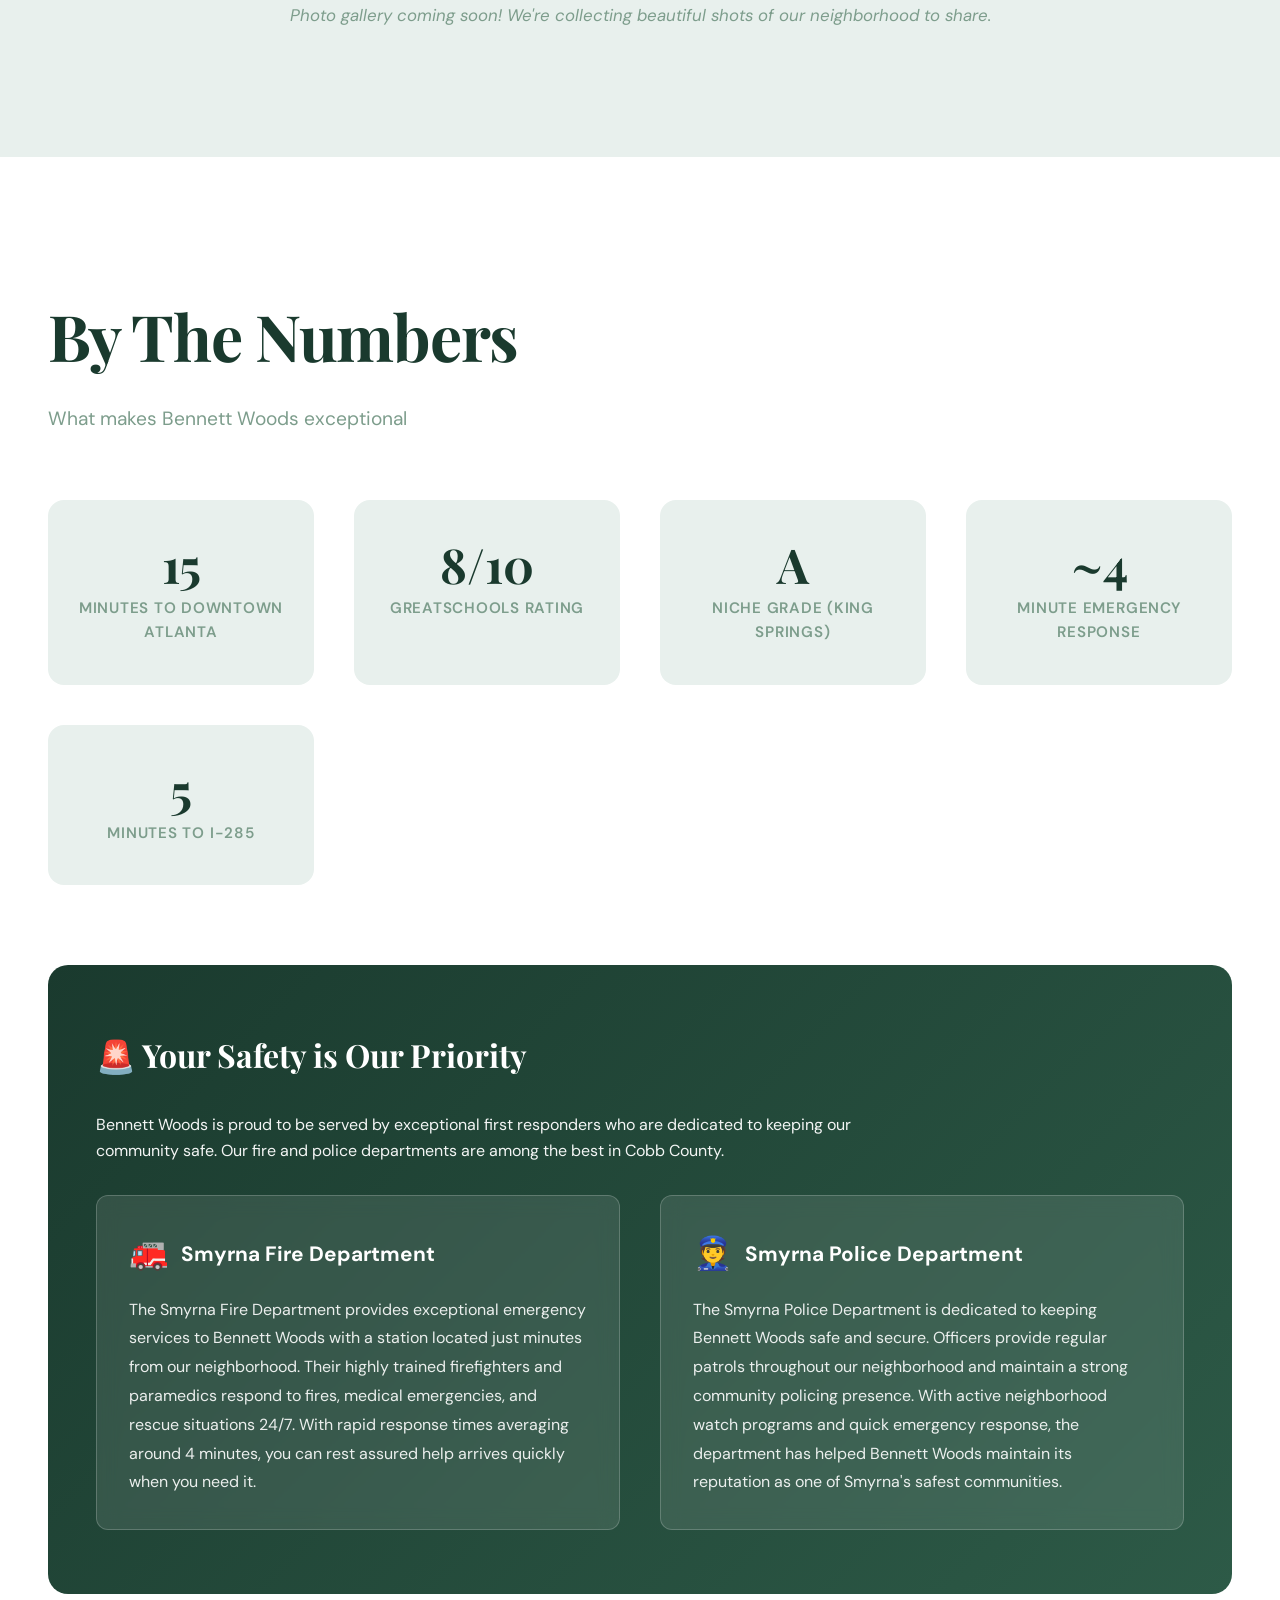
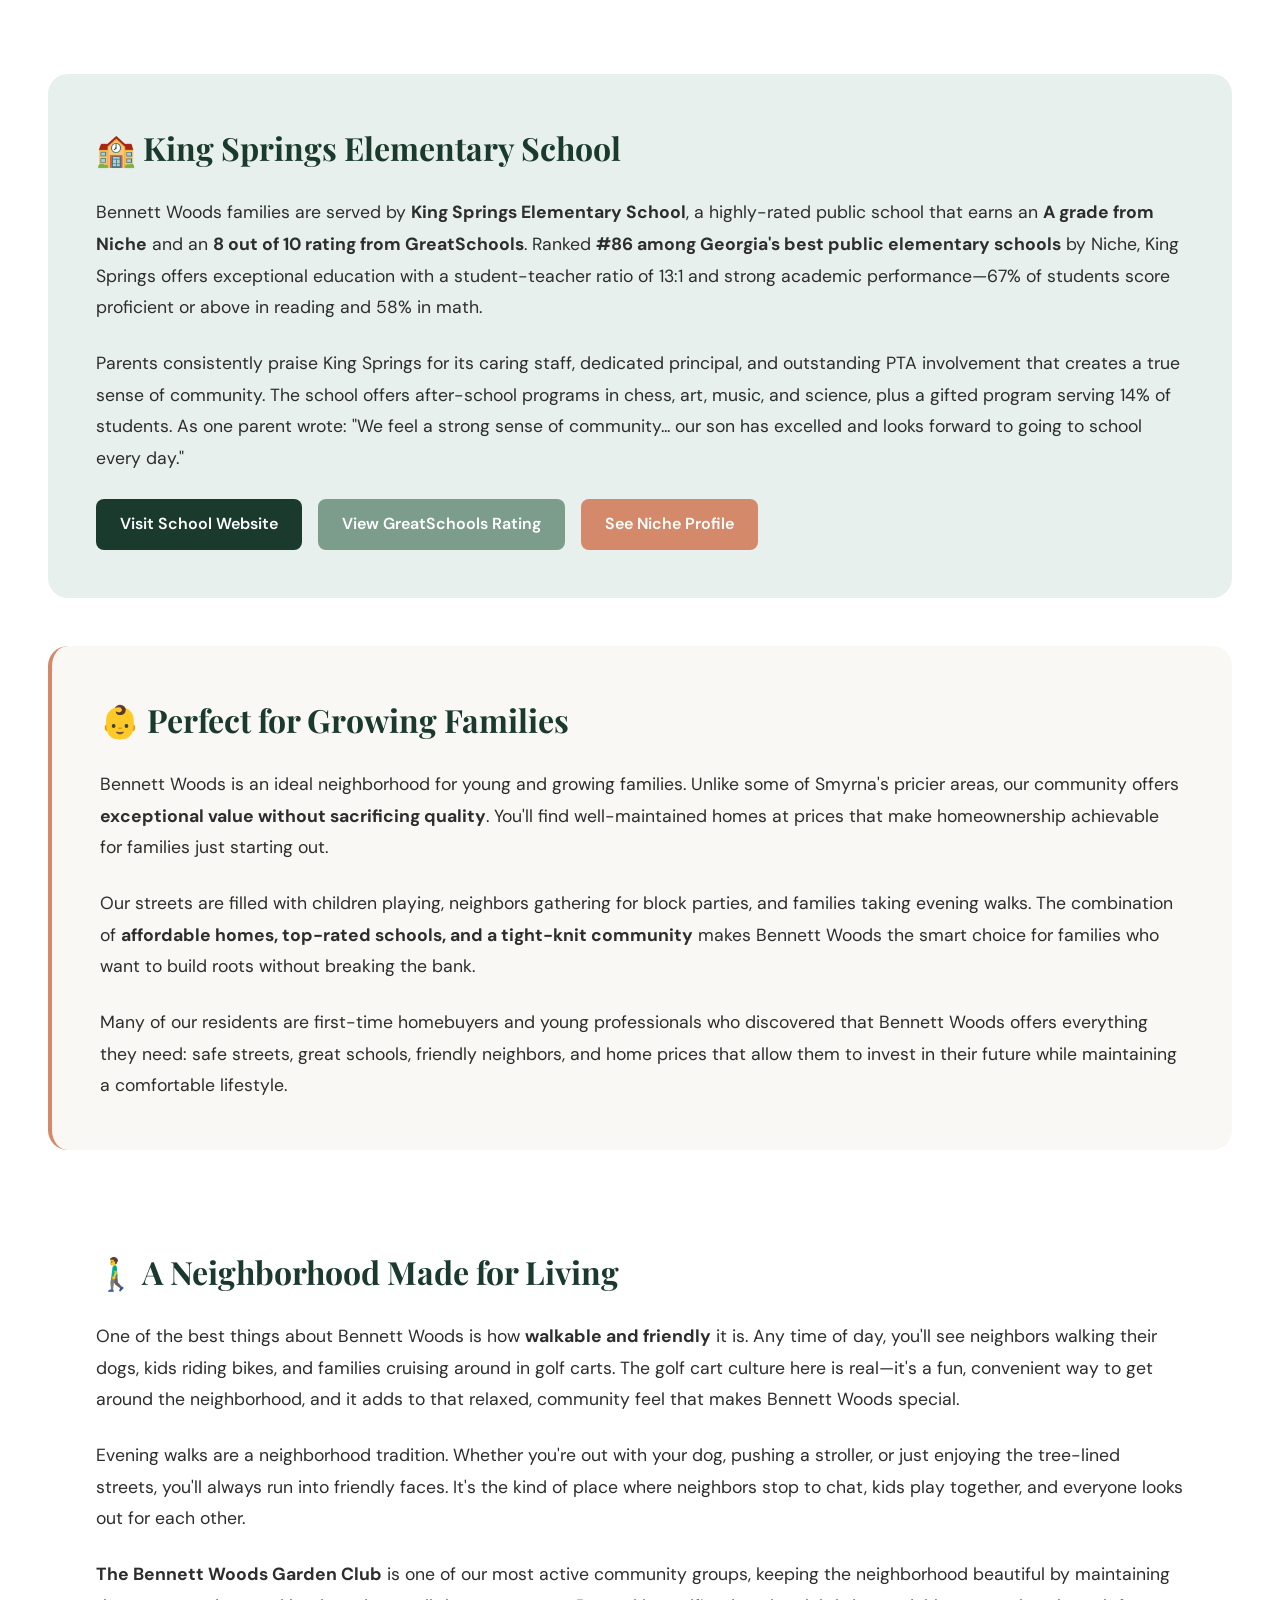
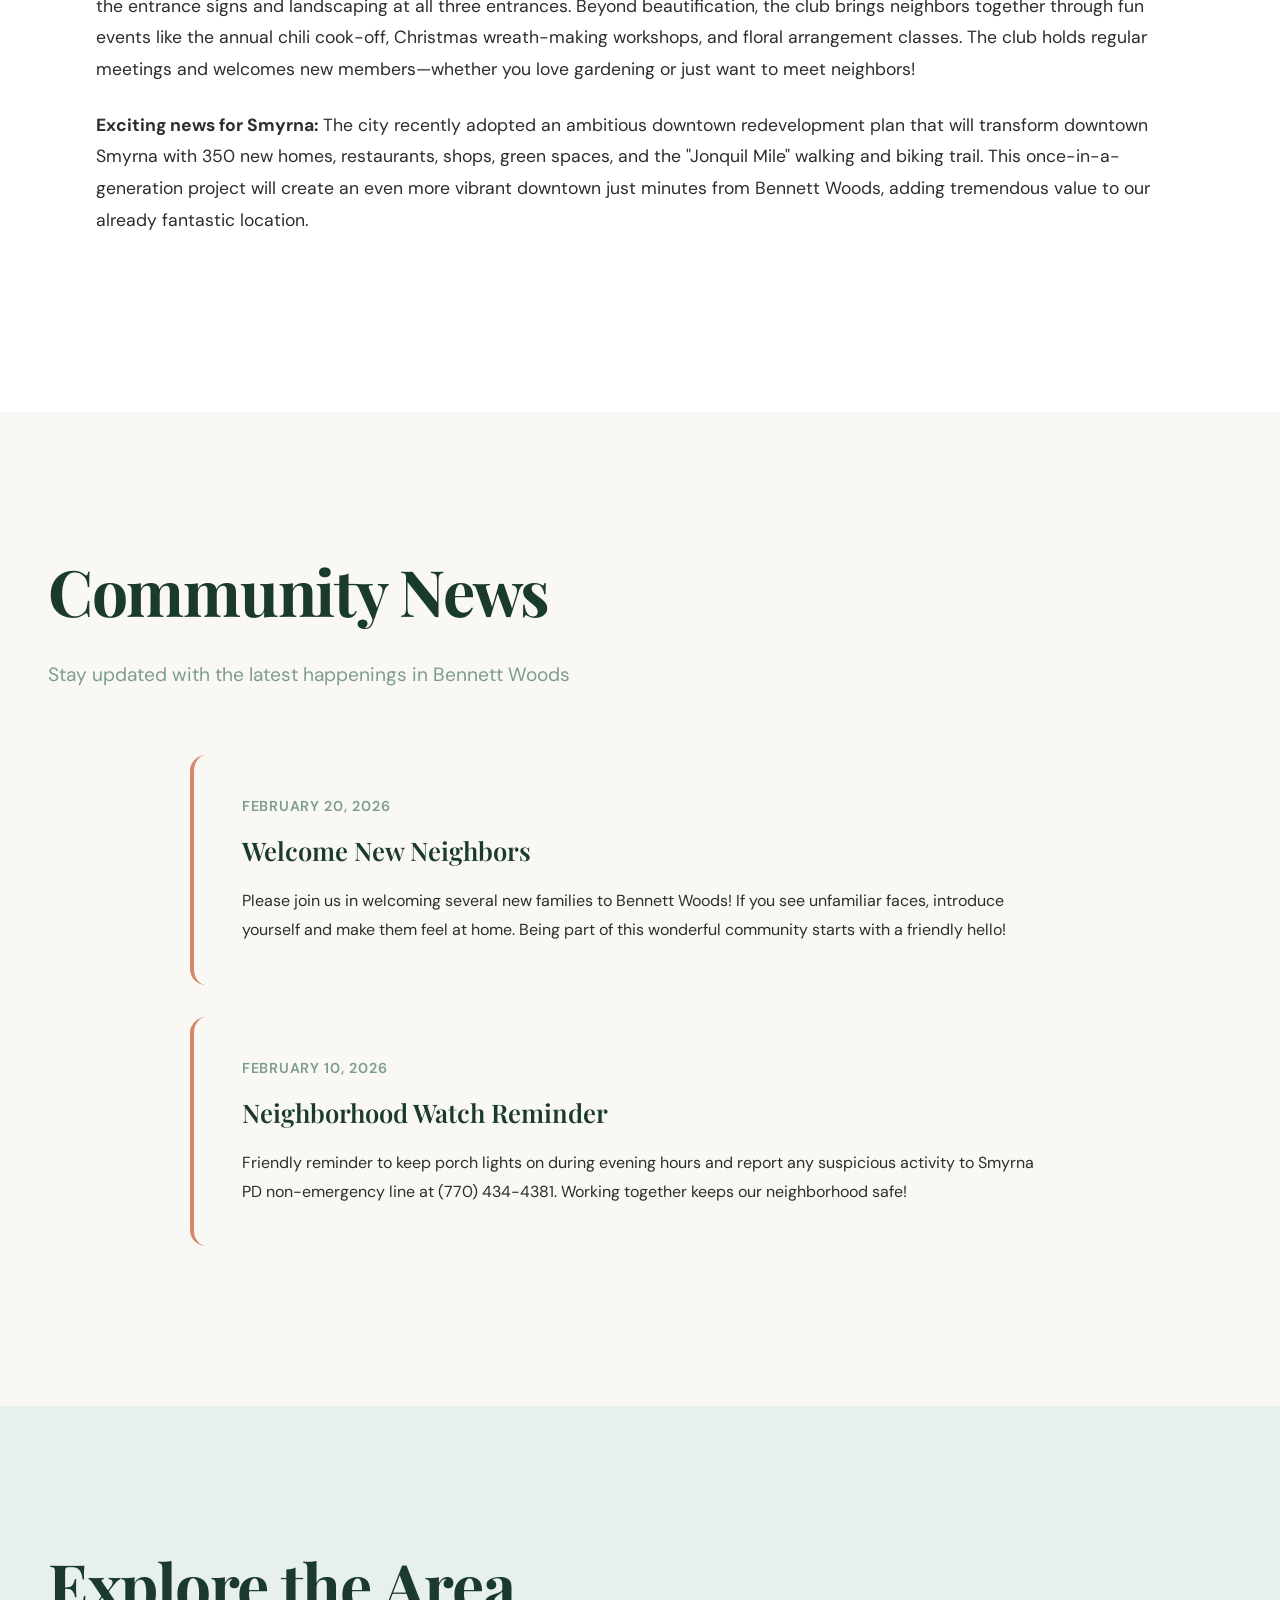
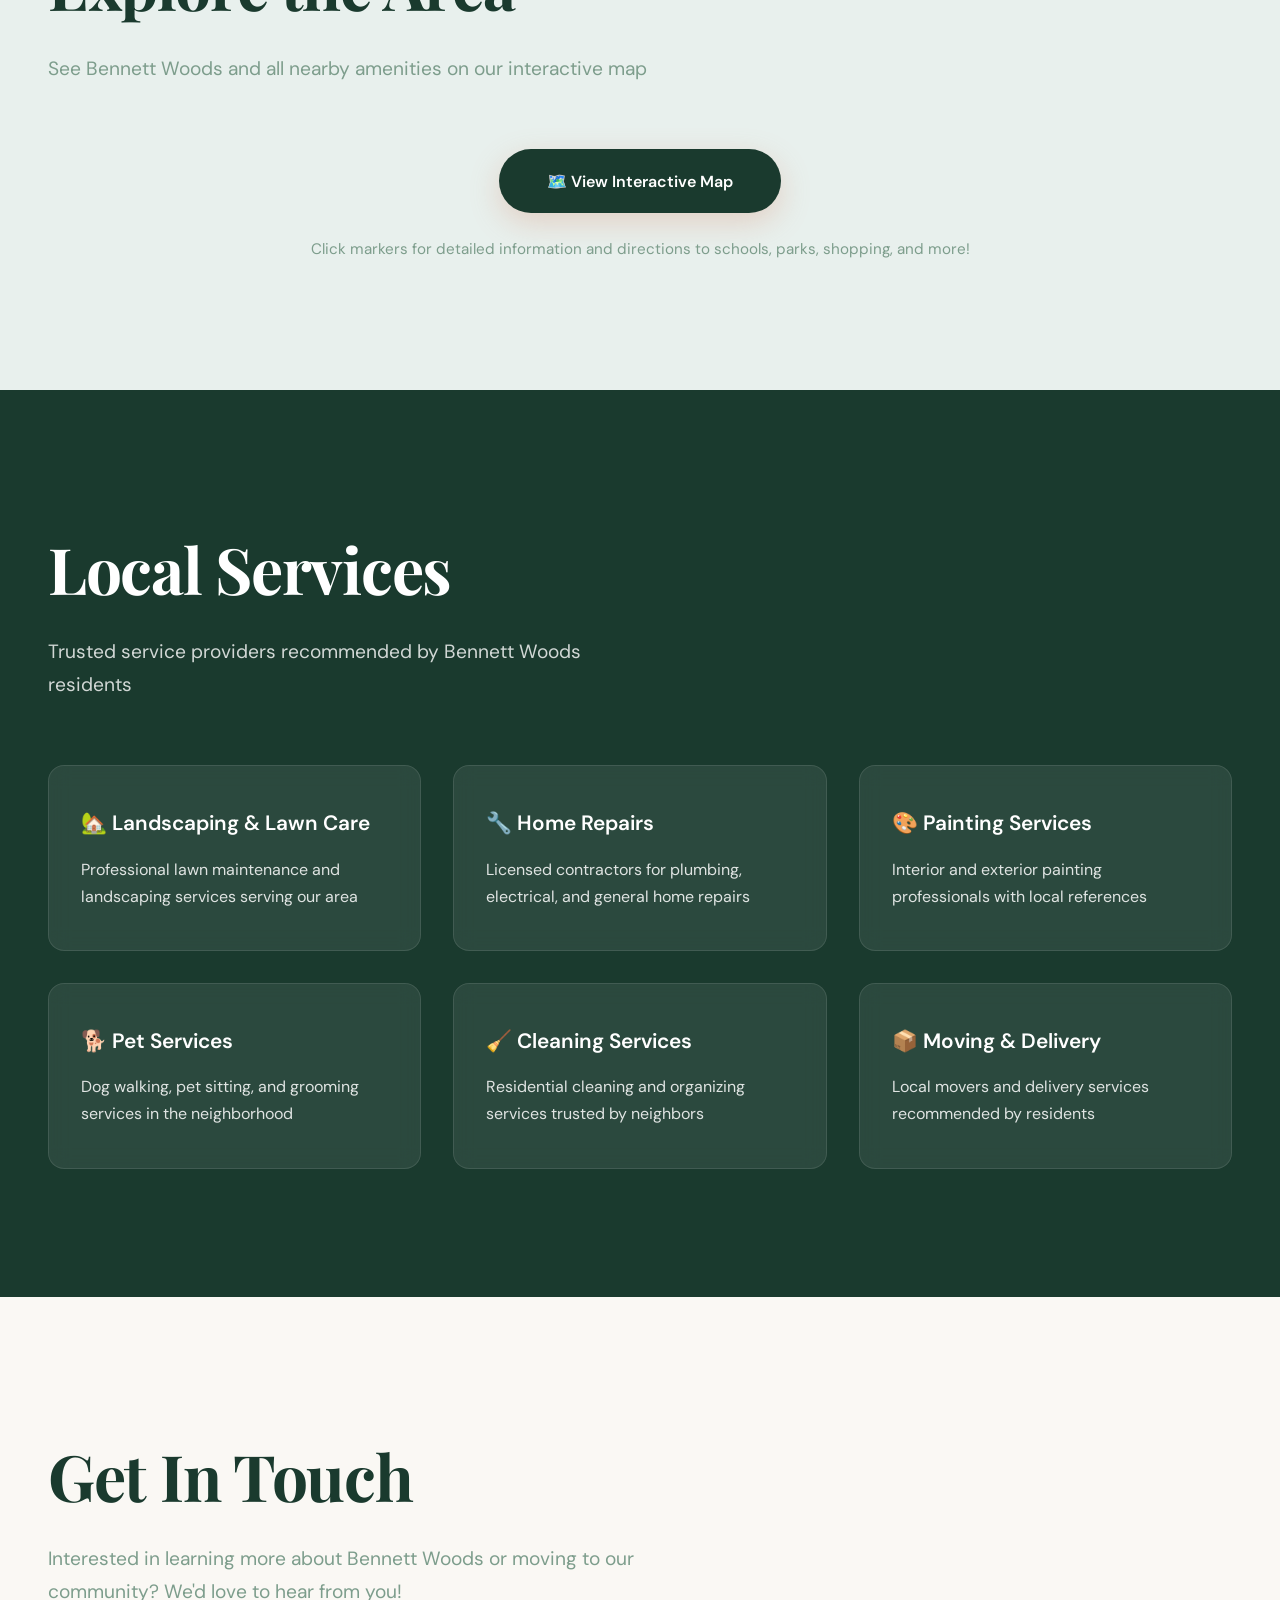
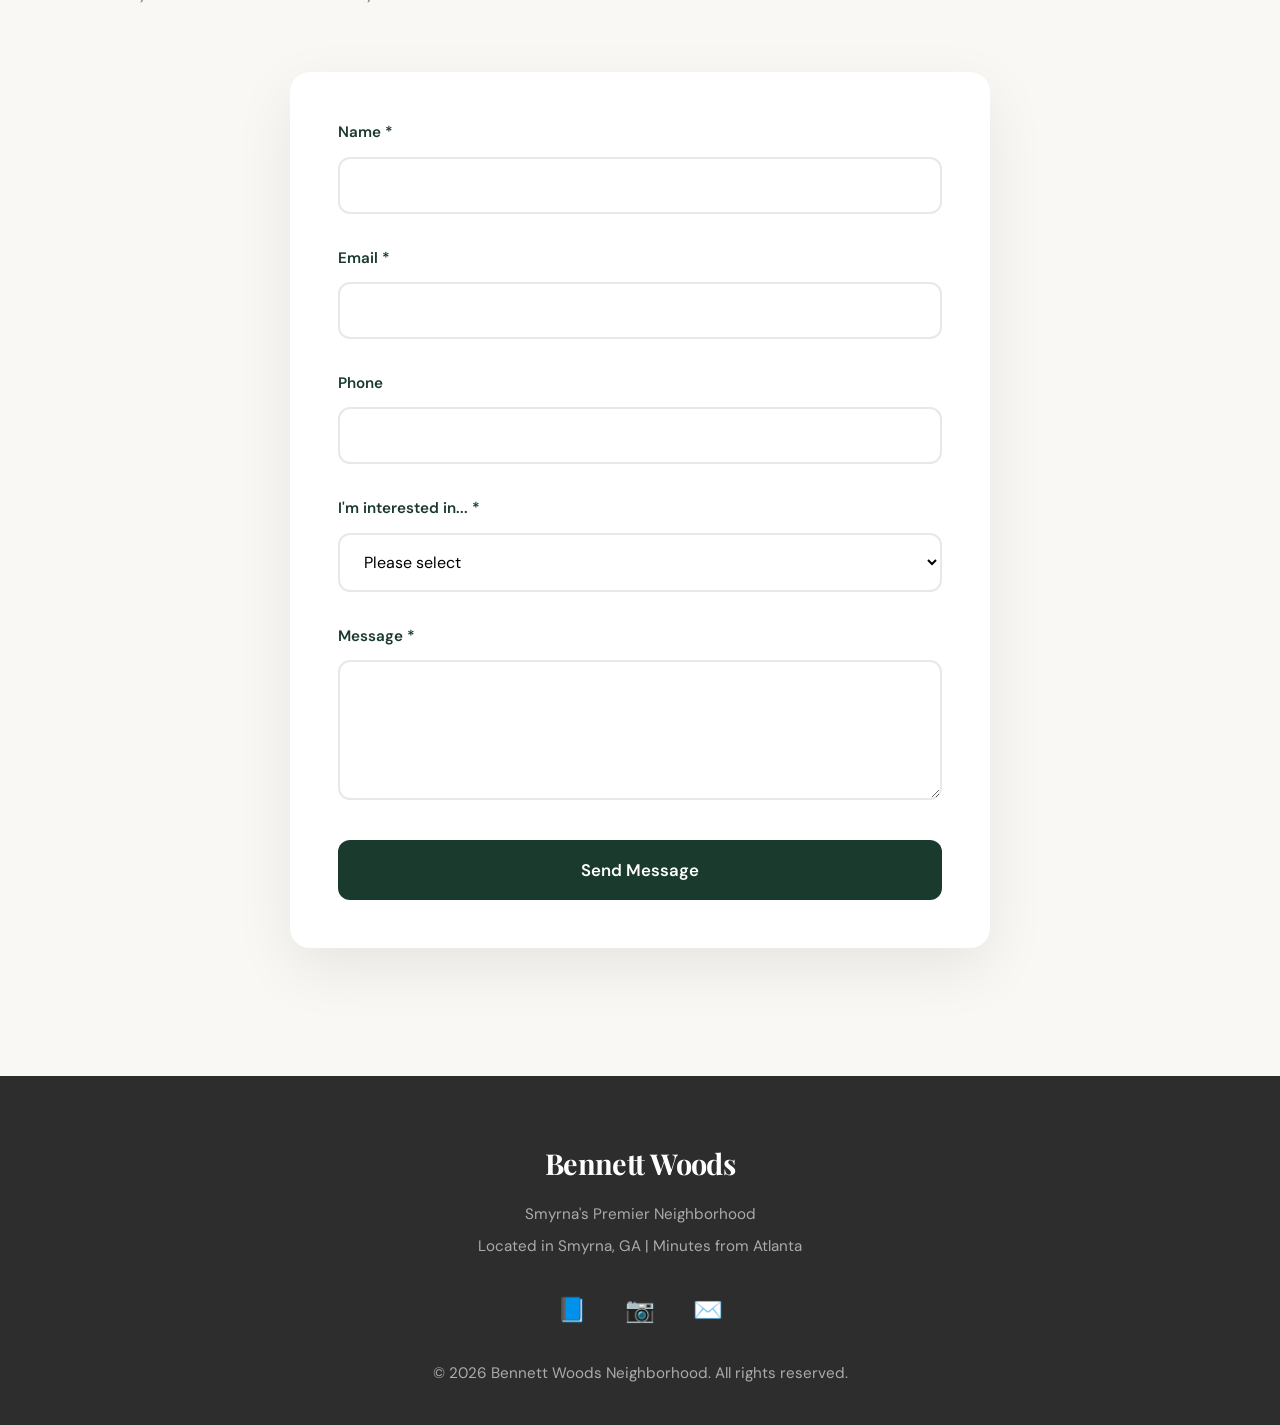
==== commit e053c332: "Update index.html" ====
--- a/index.html
+++ b/index.html
@@ -6,15 +6,35 @@
     <meta name="viewport" content="width=device-width, initial-scale=1.0">
     <title>Bennett Woods - Smyrna's Premier Neighborhood</title>
     <meta name="description" content="Discover Bennett Woods, the best neighborhood in Smyrna, Georgia. A welcoming community near Atlanta with beautiful homes and friendly neighbors.">
-    <link rel="preconnect" href="https://fonts.googleapis.com">
-    <link rel="preconnect" href="https://fonts.gstatic.com" crossorigin>
-    <link href="https://fonts.googleapis.com/css2?family=Playfair+Display:wght@400;600;700;900&family=DM+Sans:wght@400;500;700&display=swap" rel="stylesheet">
-    <style>
-        * {
-            margin: 0;
-            padding: 0;
-            box-sizing: border-box;
-        }
+
+<!-- Open Graph / Facebook -->
+<meta property="og:type" content="website">
+<meta property="og:url" content="https://bennettwoodssmyrna.com/">
+<meta property="og:title" content="Bennett Woods - Smyrna's Premier Neighborhood">
+<meta property="og:description" content="Over 300 homes between Concord Road and North Cooper Lake Road. Top-rated schools, parks, trails, and just 15 minutes from downtown Atlanta!">
+<meta property="og:image" content="https://bennettwoodssmyrna.com/og-image.jpg">
+<meta property="og:image:width" content="1200">
+<meta property="og:image:height" content="630">
+
+<!-- Twitter -->
+<meta name="twitter:card" content="summary_large_image">
+<meta name="twitter:url" content="https://bennettwoodssmyrna.com/">
+<meta name="twitter:title" content="Bennett Woods - Smyrna's Premier Neighborhood">
+<meta name="twitter:description" content="Over 300 homes between Concord Road and North Cooper Lake Road. Top-rated schools, parks, trails, and just 15 minutes from downtown Atlanta!">
+<meta name="twitter:image" content="https://bennettwoodssmyrna.com/og-image.jpg">
+
+<!-- Favicon -->
+<link rel="icon" type="image/png" href="favicon.png">
+
+<link rel="preconnect" href="https://fonts.googleapis.com">
+<link rel="preconnect" href="https://fonts.gstatic.com" crossorigin>
+<link href="https://fonts.googleapis.com/css2?family=Playfair+Display:wght@400;600;700;900&family=DM+Sans:wght@400;500;700&display=swap" rel="stylesheet">
+<style>
+    * {
+        margin: 0;
+        padding: 0;
+        box-sizing: border-box;
+    }
 
     :root {
         --color-cream: #faf8f4;
@@ -778,8 +798,7 @@
             </ul>
         </div>
     </nav>
-
-```
+    
 <section id="home" class="hero">
     <div class="hero-content">
         <h1>Bennett Woods</h1>
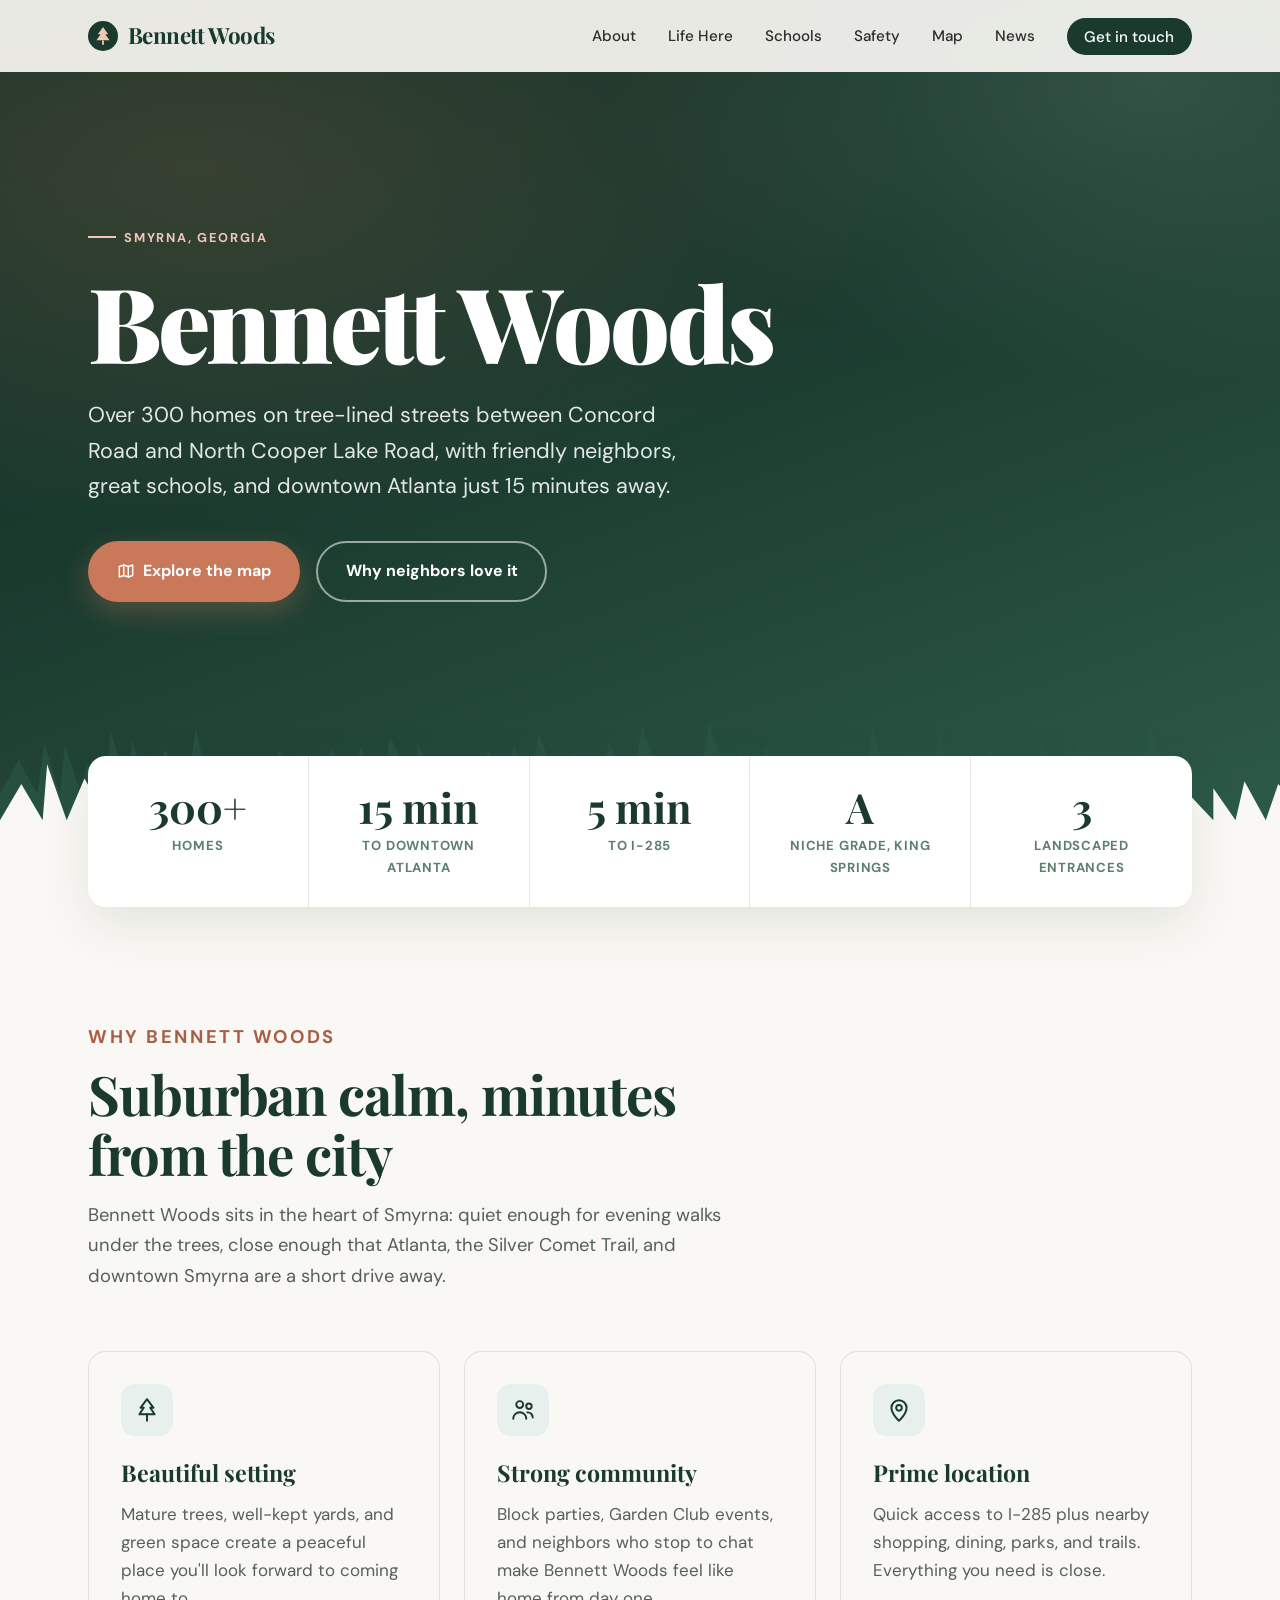
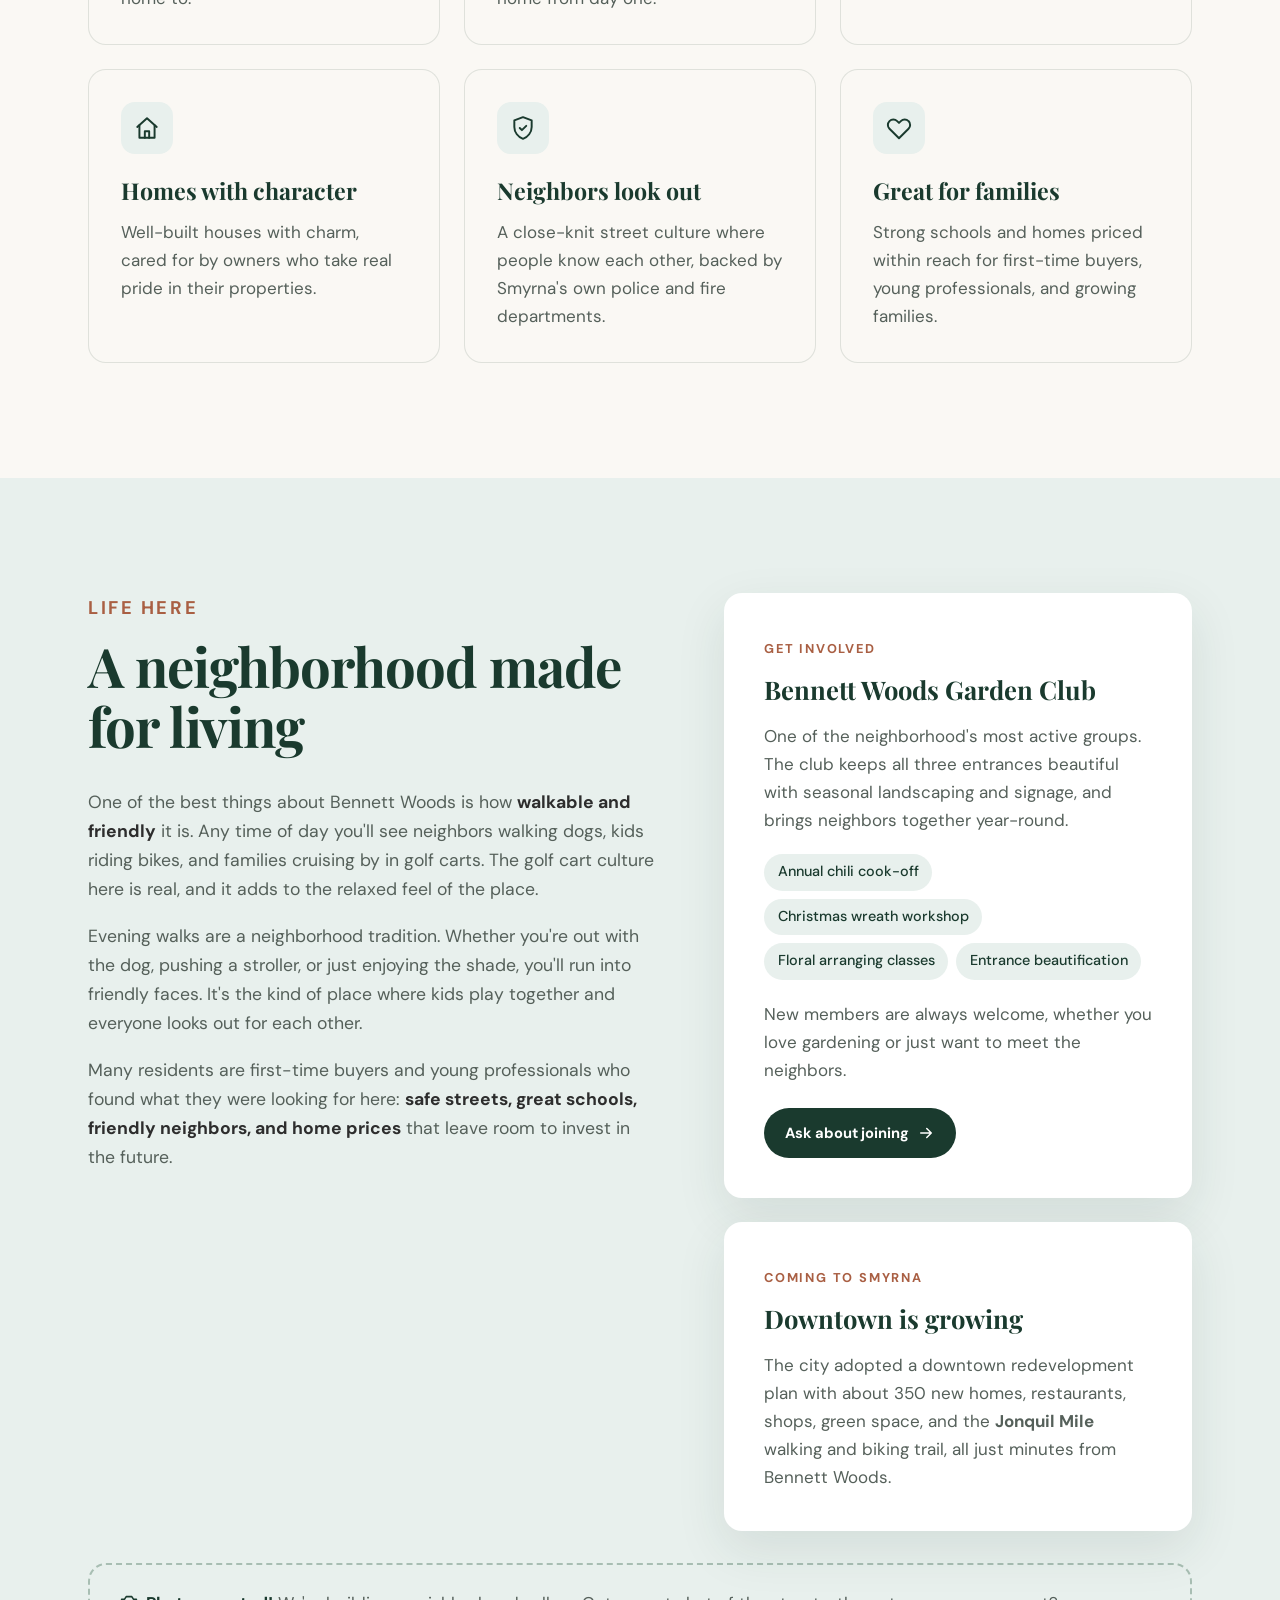
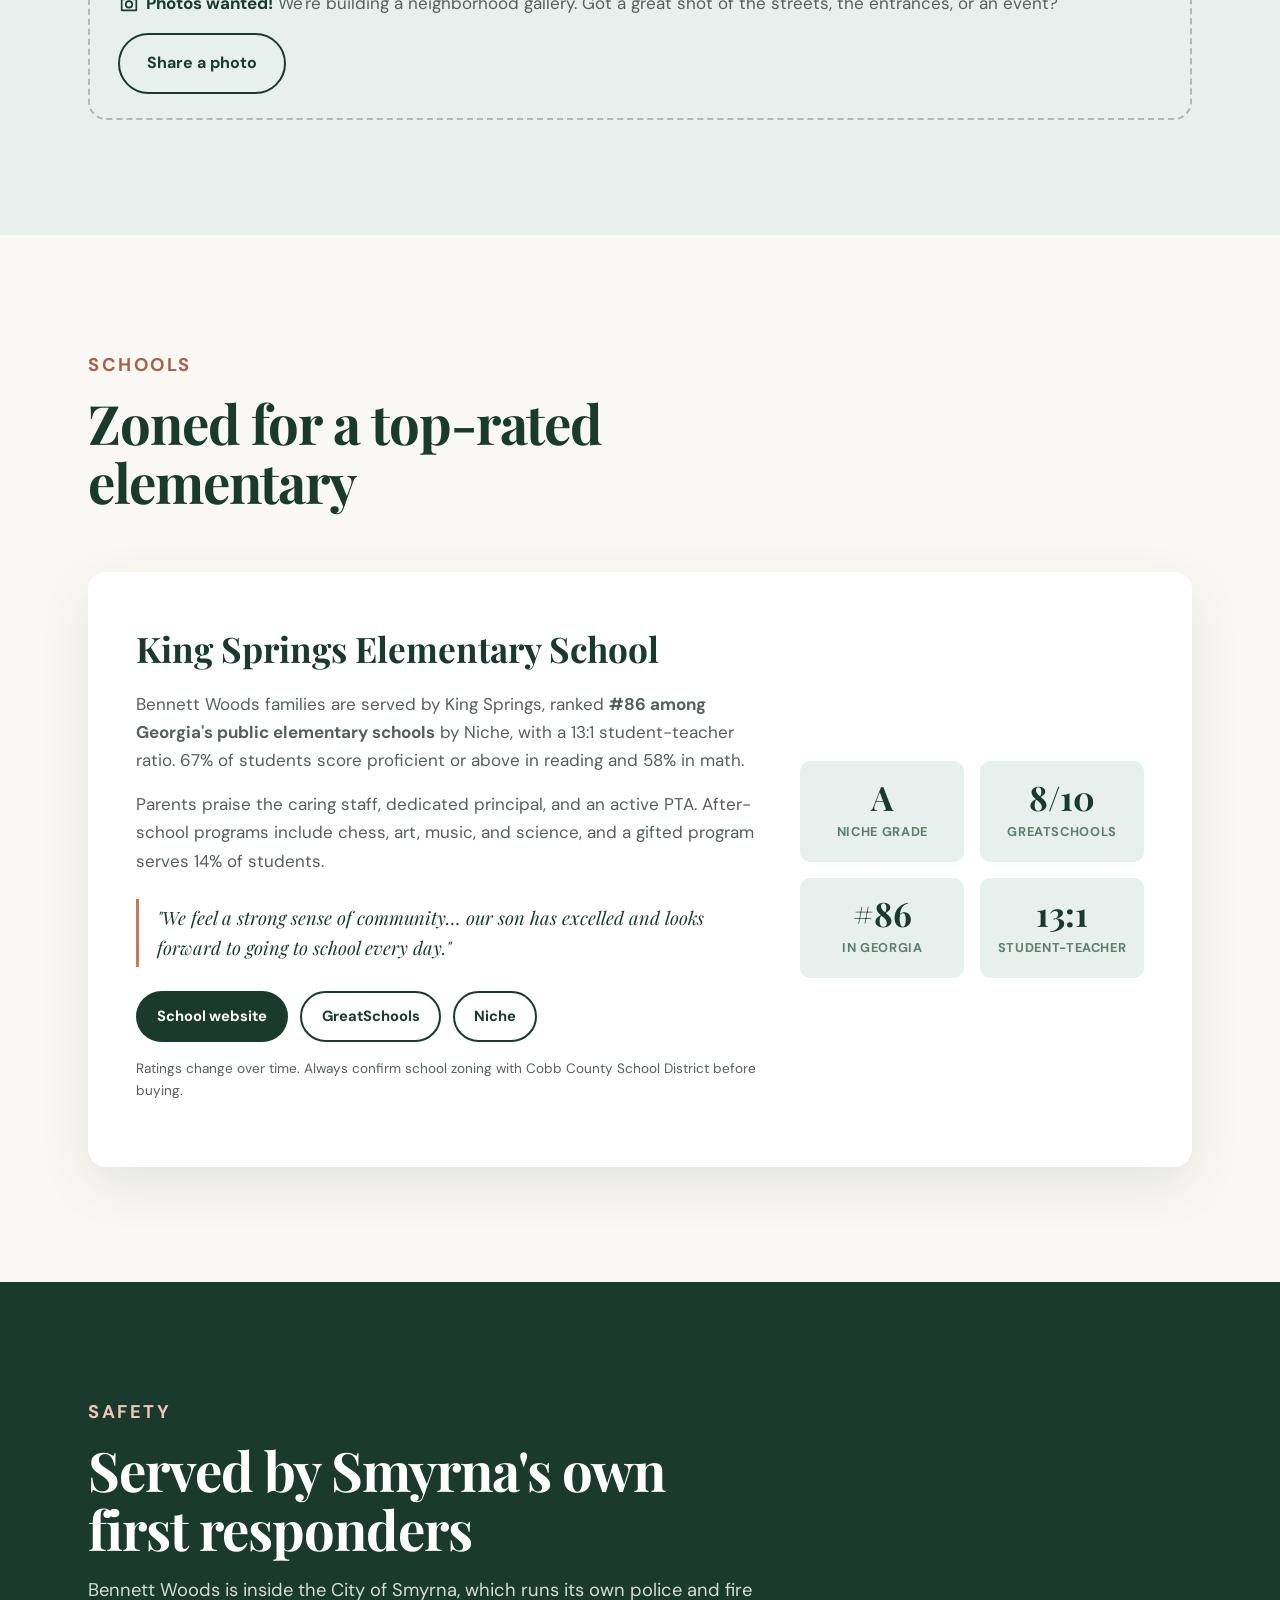
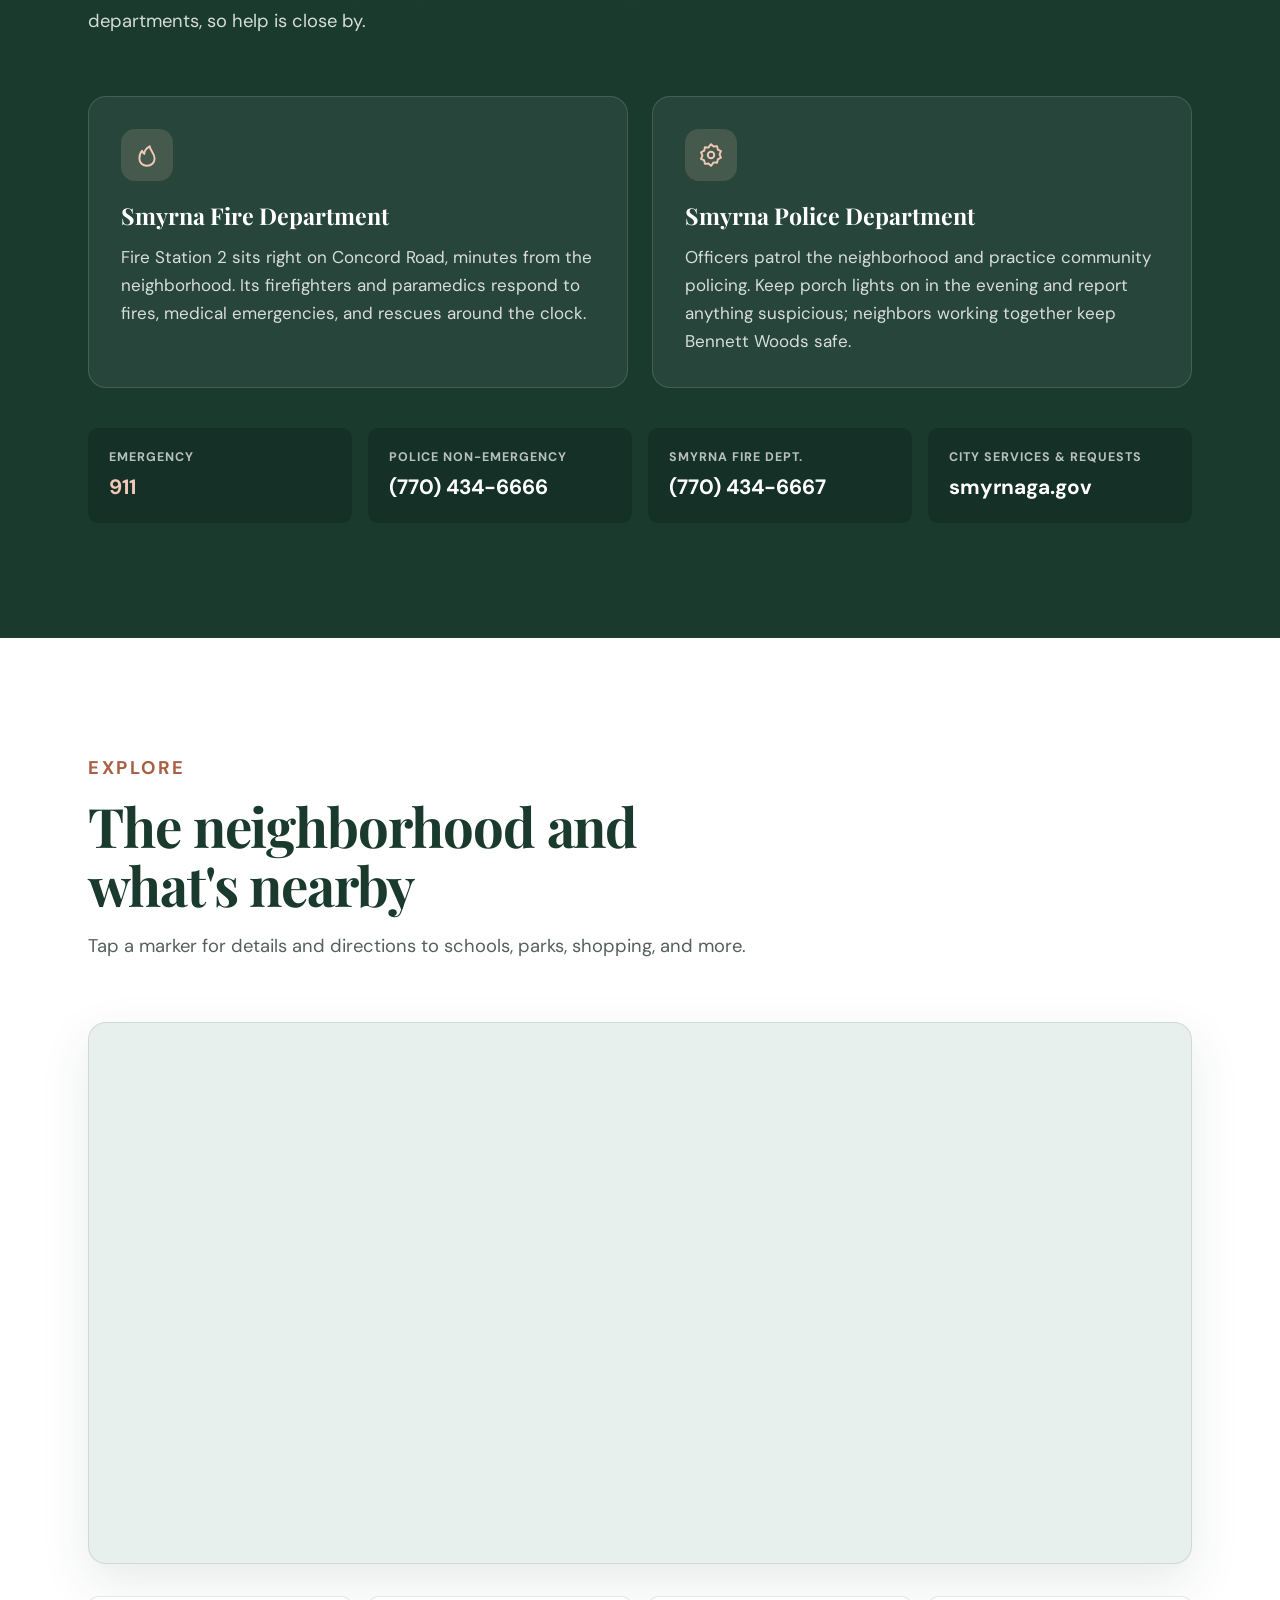
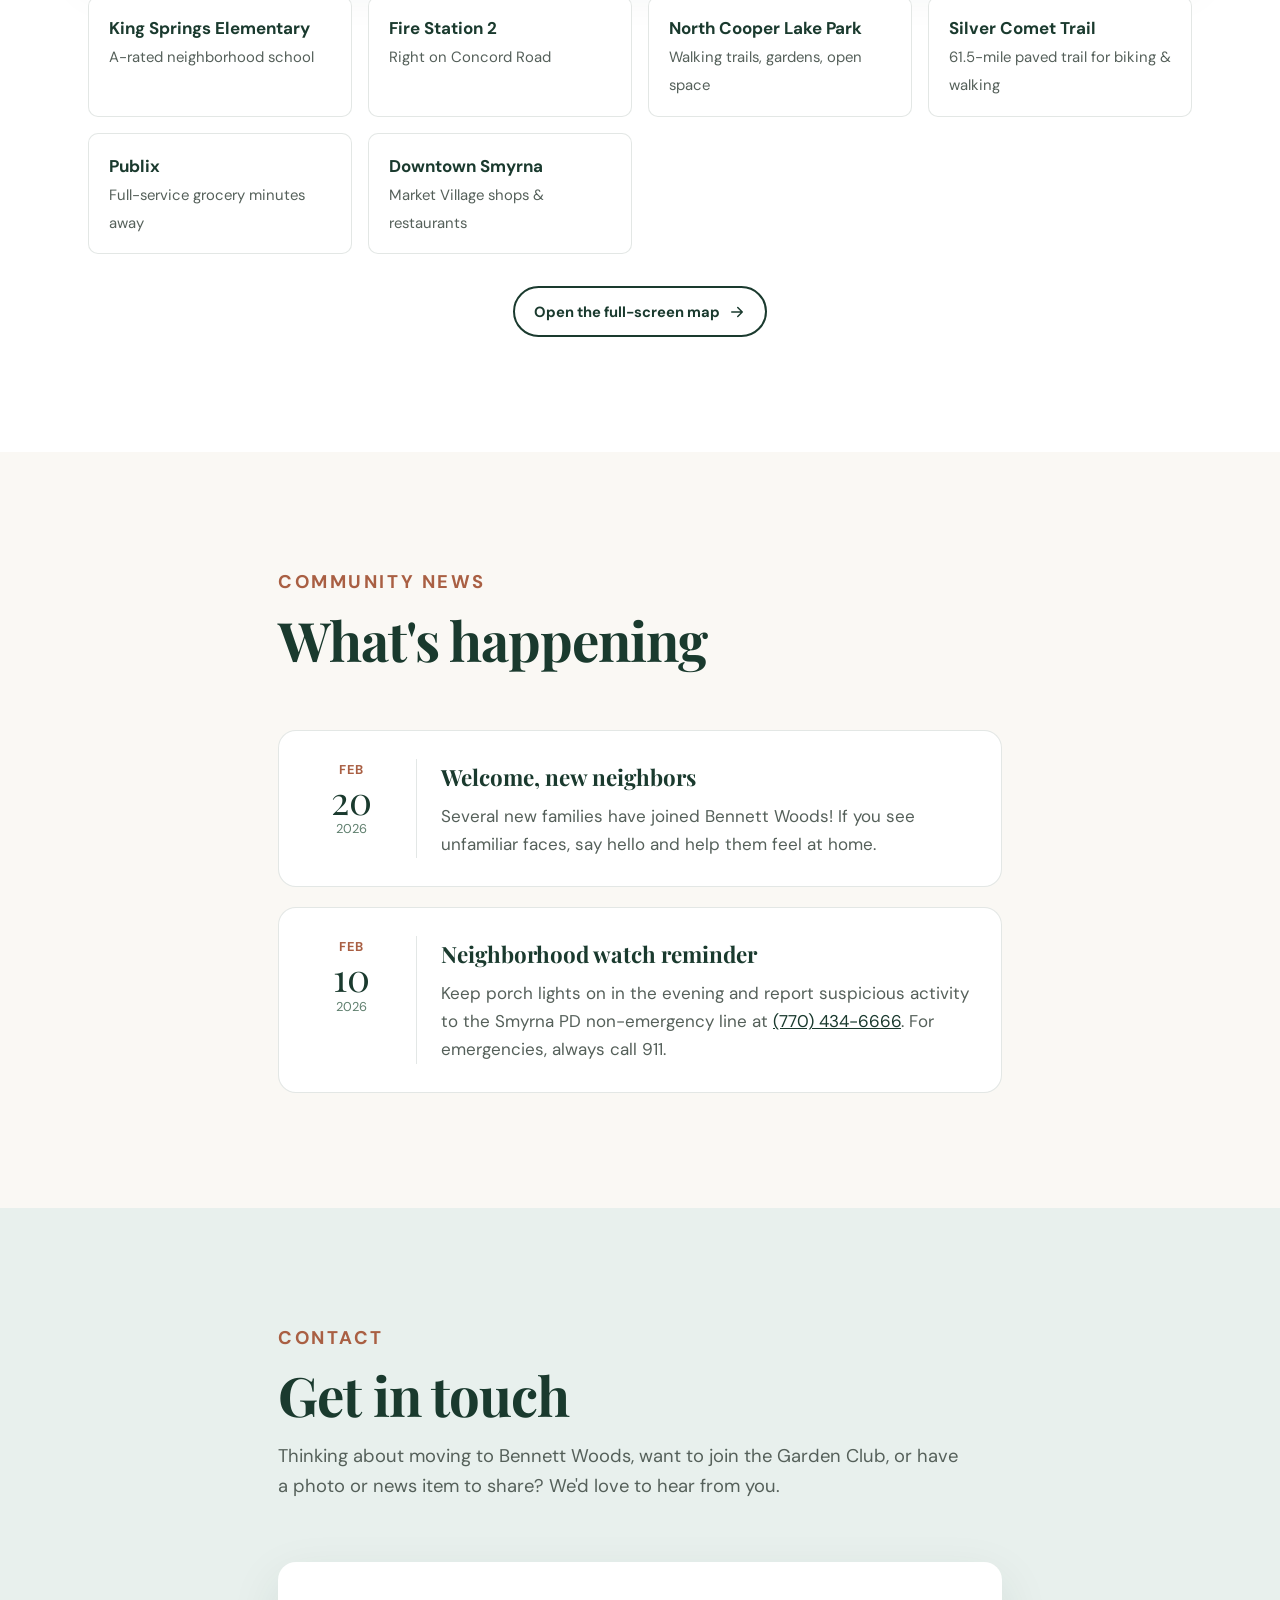
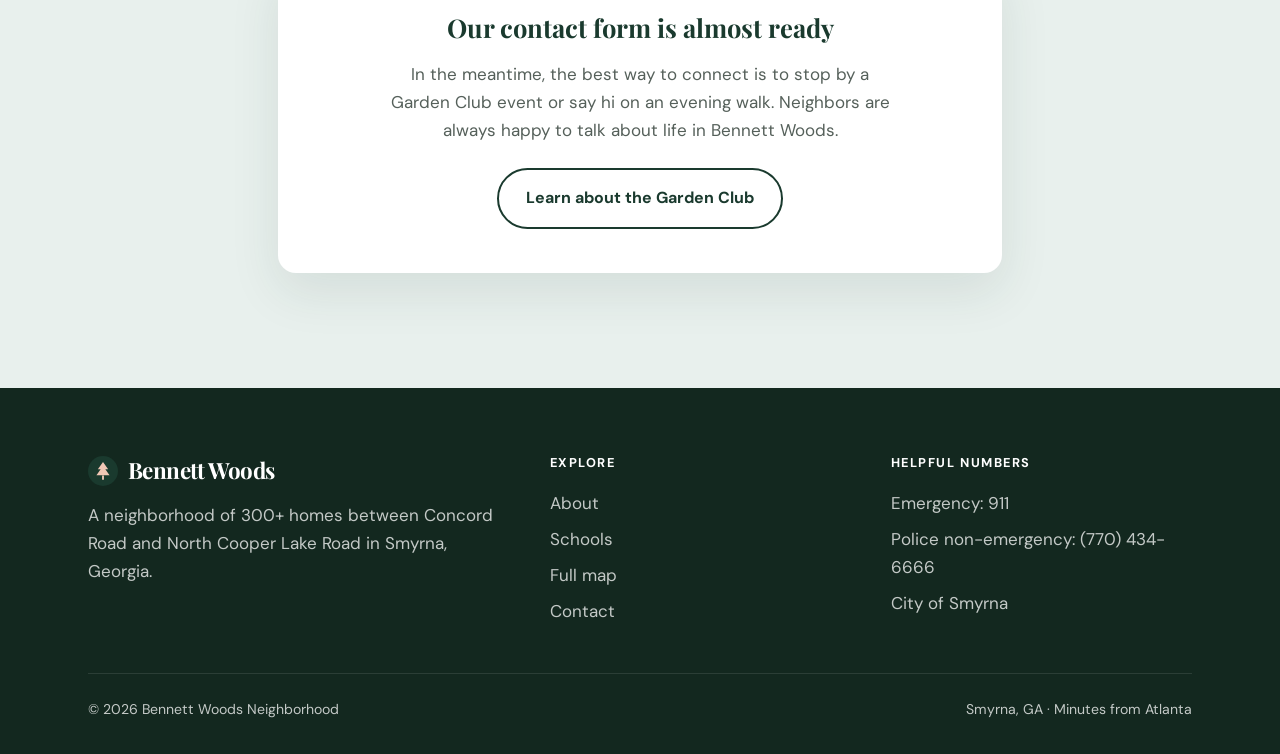
==== commit 24f0bd2f: "Revamp site design, fix map page and broken details - New shared styles.css/main.js; consistent nav," ====
--- a/index.html
+++ b/index.html
@@ -1,1157 +1,394 @@
 <!DOCTYPE html>
-
 <html lang="en">
 <head>
-    <meta charset="UTF-8">
-    <meta name="viewport" content="width=device-width, initial-scale=1.0">
-    <title>Bennett Woods - Smyrna's Premier Neighborhood</title>
-    <meta name="description" content="Discover Bennett Woods, the best neighborhood in Smyrna, Georgia. A welcoming community near Atlanta with beautiful homes and friendly neighbors.">
-
-<!-- Open Graph / Facebook -->
+<meta charset="UTF-8">
+<meta name="viewport" content="width=device-width, initial-scale=1.0">
+<title>Bennett Woods | A Neighborhood of 300+ Homes in Smyrna, GA</title>
+<meta name="description" content="Bennett Woods is a walkable, tree-lined neighborhood of 300+ homes between Concord Road and North Cooper Lake Road in Smyrna, Georgia, zoned for King Springs Elementary and 15 minutes from downtown Atlanta.">
+<link rel="canonical" href="https://bennettwoodssmyrna.com/">
+<meta name="theme-color" content="#1a3a2e">
+
+<!-- Open Graph / social previews -->
 <meta property="og:type" content="website">
+<meta property="og:site_name" content="Bennett Woods">
 <meta property="og:url" content="https://bennettwoodssmyrna.com/">
-<meta property="og:title" content="Bennett Woods - Smyrna's Premier Neighborhood">
-<meta property="og:description" content="Over 300 homes between Concord Road and North Cooper Lake Road. Top-rated schools, parks, trails, and just 15 minutes from downtown Atlanta!">
+<meta property="og:title" content="Bennett Woods | Smyrna, Georgia">
+<meta property="og:description" content="Over 300 homes between Concord Road and North Cooper Lake Road. Top-rated schools, parks, trails, and just 15 minutes from downtown Atlanta.">
 <meta property="og:image" content="https://bennettwoodssmyrna.com/og-image.jpg">
-<meta property="og:image:width" content="1200">
+<meta property="og:image:width" content="1555">
 <meta property="og:image:height" content="630">
-
-<!-- Twitter -->
+<meta property="og:image:alt" content="Bennett Woods: Smyrna's Premier Neighborhood">
 <meta name="twitter:card" content="summary_large_image">
-<meta name="twitter:url" content="https://bennettwoodssmyrna.com/">
-<meta name="twitter:title" content="Bennett Woods - Smyrna's Premier Neighborhood">
-<meta name="twitter:description" content="Over 300 homes between Concord Road and North Cooper Lake Road. Top-rated schools, parks, trails, and just 15 minutes from downtown Atlanta!">
+<meta name="twitter:title" content="Bennett Woods | Smyrna, Georgia">
+<meta name="twitter:description" content="Over 300 homes between Concord Road and North Cooper Lake Road. Top-rated schools, parks, trails, and just 15 minutes from downtown Atlanta.">
 <meta name="twitter:image" content="https://bennettwoodssmyrna.com/og-image.jpg">
 
-<!-- Favicon -->
-<link rel="icon" type="image/png" href="favicon.png">
+<link rel="icon" type="image/svg+xml" href="favicon.svg">
 
 <link rel="preconnect" href="https://fonts.googleapis.com">
 <link rel="preconnect" href="https://fonts.gstatic.com" crossorigin>
-<link href="https://fonts.googleapis.com/css2?family=Playfair+Display:wght@400;600;700;900&family=DM+Sans:wght@400;500;700&display=swap" rel="stylesheet">
-<style>
-    * {
-        margin: 0;
-        padding: 0;
-        box-sizing: border-box;
-    }
-
-    :root {
-        --color-cream: #faf8f4;
-        --color-dark-green: #1a3a2e;
-        --color-sage: #7d9d8c;
-        --color-terracotta: #d4896b;
-        --color-charcoal: #2d2d2d;
-        --color-white: #ffffff;
-        --color-light-sage: #e8f0ed;
-    }
-
-    body {
-        font-family: 'DM Sans', sans-serif;
-        background: var(--color-cream);
-        color: var(--color-charcoal);
-        line-height: 1.6;
-        overflow-x: hidden;
-    }
-
-    /* Navigation */
-    nav {
-        position: fixed;
-        top: 0;
-        left: 0;
-        right: 0;
-        z-index: 1000;
-        background: rgba(250, 248, 244, 0.95);
-        backdrop-filter: blur(10px);
-        border-bottom: 1px solid rgba(0, 0, 0, 0.05);
-    }
-
-    nav .container {
-        max-width: 1400px;
-        margin: 0 auto;
-        padding: 1.5rem 3rem;
-        display: flex;
-        justify-content: space-between;
-        align-items: center;
-    }
-
-    .logo {
-        font-family: 'Playfair Display', serif;
-        font-size: 1.5rem;
-        font-weight: 700;
-        color: var(--color-dark-green);
-        letter-spacing: -0.02em;
-    }
-
-    nav ul {
-        display: flex;
-        gap: 2.5rem;
-        list-style: none;
-    }
-
-    nav a {
-        color: var(--color-charcoal);
-        text-decoration: none;
-        font-size: 0.95rem;
-        font-weight: 500;
-        transition: color 0.3s;
-        position: relative;
-    }
-
-    nav a::after {
-        content: '';
-        position: absolute;
-        bottom: -4px;
-        left: 0;
-        width: 0;
-        height: 2px;
-        background: var(--color-terracotta);
-        transition: width 0.3s;
-    }
-
-    nav a:hover {
-        color: var(--color-dark-green);
-    }
-
-    nav a:hover::after {
-        width: 100%;
-    }
-
-    /* Hamburger Menu */
-    .menu-toggle {
-        display: none;
-        flex-direction: column;
-        gap: 6px;
-        background: none;
-        border: none;
-        cursor: pointer;
-        padding: 5px;
-    }
-
-    .menu-toggle span {
-        width: 30px;
-        height: 3px;
-        background: var(--color-dark-green);
-        border-radius: 3px;
-        transition: all 0.3s;
-    }
-
-    .menu-toggle.active span:nth-child(1) {
-        transform: rotate(45deg) translate(8px, 8px);
-    }
-
-    .menu-toggle.active span:nth-child(2) {
-        opacity: 0;
-    }
-
-    .menu-toggle.active span:nth-child(3) {
-        transform: rotate(-45deg) translate(8px, -8px);
-    }
-
-    /* Hero Section */
-    .hero {
-        min-height: 100vh;
-        display: flex;
-        align-items: center;
-        justify-content: center;
-        position: relative;
-        overflow: hidden;
-        background: linear-gradient(135deg, var(--color-dark-green) 0%, #2d5a47 100%);
-        padding-top: 80px;
-    }
-
-    .hero::before {
-        content: '';
-        position: absolute;
-        top: 0;
-        left: 0;
-        right: 0;
-        bottom: 0;
-        background: 
-            radial-gradient(circle at 20% 50%, rgba(212, 137, 107, 0.1) 0%, transparent 50%),
-            radial-gradient(circle at 80% 80%, rgba(125, 157, 140, 0.1) 0%, transparent 50%);
-        animation: pulse 15s ease-in-out infinite;
-    }
-
-    @keyframes pulse {
-        0%, 100% { opacity: 0.5; }
-        50% { opacity: 1; }
-    }
-
-    .hero-content {
-        max-width: 1400px;
-        padding: 0 3rem;
-        text-align: center;
-        position: relative;
-        z-index: 10;
-        animation: fadeInUp 1s ease-out;
-    }
-
-    @keyframes fadeInUp {
-        from {
-            opacity: 0;
-            transform: translateY(30px);
-        }
-        to {
-            opacity: 1;
-            transform: translateY(0);
-        }
-    }
-
-    .hero h1 {
-        font-family: 'Playfair Display', serif;
-        font-size: clamp(3rem, 8vw, 6.5rem);
-        font-weight: 900;
-        color: var(--color-white);
-        line-height: 1.1;
-        margin-bottom: 2rem;
-        letter-spacing: -0.03em;
-    }
-
-    .hero-subtitle {
-        font-size: clamp(1.1rem, 2vw, 1.5rem);
-        color: rgba(255, 255, 255, 0.9);
-        max-width: 700px;
-        margin: 0 auto 3rem;
-        font-weight: 400;
-        line-height: 1.6;
-    }
-
-    .cta-button {
-        display: inline-block;
-        padding: 1.2rem 3rem;
-        background: var(--color-terracotta);
-        color: var(--color-white);
-        text-decoration: none;
-        border-radius: 50px;
-        font-weight: 600;
-        font-size: 1rem;
-        transition: all 0.4s cubic-bezier(0.4, 0, 0.2, 1);
-        box-shadow: 0 10px 30px rgba(212, 137, 107, 0.3);
-    }
-
-    .cta-button:hover {
-        transform: translateY(-2px);
-        box-shadow: 0 15px 40px rgba(212, 137, 107, 0.4);
-        background: #c2745a;
-    }
-
-    .scroll-indicator {
-        position: absolute;
-        bottom: 40px;
-        left: 50%;
-        transform: translateX(-50%);
-        animation: bounce 2s infinite;
-    }
-
-    @keyframes bounce {
-        0%, 100% { transform: translateX(-50%) translateY(0); }
-        50% { transform: translateX(-50%) translateY(-10px); }
-    }
-
-    .scroll-indicator span {
-        display: block;
-        width: 24px;
-        height: 40px;
-        border: 2px solid rgba(255, 255, 255, 0.5);
-        border-radius: 20px;
-        position: relative;
-    }
-
-    .scroll-indicator span::before {
-        content: '';
-        position: absolute;
-        top: 8px;
-        left: 50%;
-        transform: translateX(-50%);
-        width: 4px;
-        height: 8px;
-        background: rgba(255, 255, 255, 0.8);
-        border-radius: 2px;
-        animation: scroll 1.5s infinite;
-    }
-
-    @keyframes scroll {
-        0% { opacity: 1; top: 8px; }
-        100% { opacity: 0; top: 20px; }
-    }
-
-    /* Section Styles */
-    section {
-        padding: 8rem 3rem;
-        position: relative;
-    }
-
-    .container {
-        max-width: 1400px;
-        margin: 0 auto;
-    }
-
-    .section-title {
-        font-family: 'Playfair Display', serif;
-        font-size: clamp(2.5rem, 5vw, 4rem);
-        font-weight: 700;
-        color: var(--color-dark-green);
-        margin-bottom: 1rem;
-        letter-spacing: -0.02em;
-    }
-
-    .section-subtitle {
-        font-size: 1.2rem;
-        color: var(--color-sage);
-        max-width: 600px;
-        margin-bottom: 4rem;
-        line-height: 1.7;
-    }
-
-    /* About Section */
-    #about {
-        background: var(--color-white);
-    }
-
-    .features-grid {
-        display: grid;
-        grid-template-columns: repeat(auto-fit, minmax(350px, 1fr));
-        gap: 3rem;
-        margin-top: 5rem;
-    }
-
-    .feature-card {
-        padding: 3rem 2.5rem;
-        background: var(--color-cream);
-        border-radius: 20px;
-        transition: all 0.4s cubic-bezier(0.4, 0, 0.2, 1);
-        border: 1px solid transparent;
-    }
-
-    .feature-card:hover {
-        transform: translateY(-8px);
-        box-shadow: 0 20px 60px rgba(0, 0, 0, 0.08);
-        border-color: var(--color-sage);
-    }
-
-    .feature-icon {
-        font-size: 3.5rem;
-        margin-bottom: 1.5rem;
-        display: block;
-        opacity: 0.9;
-    }
-
-    .feature-card h3 {
-        font-family: 'Playfair Display', serif;
-        font-size: 1.6rem;
-        color: var(--color-dark-green);
-        margin-bottom: 1rem;
-        font-weight: 600;
-    }
-
-    .feature-card p {
-        color: var(--color-charcoal);
-        line-height: 1.8;
-        font-size: 1rem;
-    }
-
-    /* Gallery Section */
-    #gallery {
-        background: var(--color-light-sage);
-    }
-
-    .gallery-grid {
-        display: grid;
-        grid-template-columns: repeat(auto-fit, minmax(320px, 1fr));
-        gap: 2rem;
-        margin-top: 4rem;
-    }
-
-    .gallery-item {
-        aspect-ratio: 4/3;
-        border-radius: 16px;
-        background: linear-gradient(135deg, var(--color-sage) 0%, var(--color-dark-green) 100%);
-        display: flex;
-        align-items: center;
-        justify-content: center;
-        color: var(--color-white);
-        font-size: 1.2rem;
-        font-weight: 600;
-        position: relative;
-        overflow: hidden;
-        transition: transform 0.4s;
-    }
-
-    .gallery-item::before {
-        content: '';
-        position: absolute;
-        top: 0;
-        left: 0;
-        right: 0;
-        bottom: 0;
-        background: radial-gradient(circle at center, transparent 0%, rgba(0,0,0,0.3) 100%);
-        opacity: 0;
-        transition: opacity 0.4s;
-    }
-
-    .gallery-item:hover {
-        transform: scale(1.03);
-    }
-
-    .gallery-item:hover::before {
-        opacity: 1;
-    }
-
-    .gallery-note {
-        text-align: center;
-        margin-top: 3rem;
-        font-style: italic;
-        color: var(--color-sage);
-        font-size: 1.05rem;
-    }
-
-    /* Stats Section */
-    #stats {
-        background: var(--color-white);
-    }
-
-    .stats-grid {
-        display: grid;
-        grid-template-columns: repeat(auto-fit, minmax(250px, 1fr));
-        gap: 2.5rem;
-        margin-top: 4rem;
-        margin-bottom: 5rem;
-    }
-
-    .stat-card {
-        text-align: center;
-        padding: 2.5rem 1.5rem;
-        background: var(--color-light-sage);
-        border-radius: 16px;
-        transition: all 0.3s;
-    }
-
-    .stat-card:hover {
-        transform: translateY(-5px);
-        box-shadow: 0 15px 40px rgba(0, 0, 0, 0.08);
-    }
-
-    .stat-number {
-        font-family: 'Playfair Display', serif;
-        font-size: 3rem;
-        font-weight: 700;
-        color: var(--color-dark-green);
-        line-height: 1;
-        margin-bottom: 0.5rem;
-    }
-
-    .stat-label {
-        font-size: 0.95rem;
-        color: var(--color-sage);
-        font-weight: 600;
-        text-transform: uppercase;
-        letter-spacing: 0.05em;
-    }
-
-    .safety-highlight {
-        background: linear-gradient(135deg, var(--color-dark-green) 0%, #2d5a47 100%);
-        padding: 4rem 3rem;
-        border-radius: 20px;
-        color: var(--color-white);
-        margin-top: 3rem;
-    }
-
-    .safety-highlight h3 {
-        font-family: 'Playfair Display', serif;
-        font-size: 2rem;
-        margin-bottom: 2rem;
-        color: var(--color-white);
-    }
-
-    .safety-grid {
-        display: grid;
-        grid-template-columns: repeat(auto-fit, minmax(280px, 1fr));
-        gap: 2.5rem;
-        margin-top: 2rem;
-    }
-
-    .safety-item {
-        background: rgba(255, 255, 255, 0.1);
-        padding: 2rem;
-        border-radius: 12px;
-        backdrop-filter: blur(10px);
-        border: 1px solid rgba(255, 255, 255, 0.2);
-    }
-
-    .safety-item h4 {
-        font-size: 1.3rem;
-        margin-bottom: 1rem;
-        color: var(--color-white);
-        display: flex;
-        align-items: center;
-        gap: 0.75rem;
-    }
-
-    .safety-icon {
-        font-size: 2rem;
-    }
-
-    .safety-item p {
-        color: rgba(255, 255, 255, 0.9);
-        line-height: 1.8;
-    }
-
-    /* Announcements */
-    #announcements {
-        background: var(--color-cream);
-    }
-
-    .announcements-container {
-        max-width: 900px;
-        margin: 3rem auto 0;
-    }
-
-    .announcement-card {
-        background: var(--color-cream);
-        padding: 2.5rem 3rem;
-        border-radius: 16px;
-        margin-bottom: 2rem;
-        border-left: 4px solid var(--color-terracotta);
-        transition: all 0.3s;
-    }
-
-    .announcement-card:hover {
-        transform: translateX(8px);
-        box-shadow: 0 10px 30px rgba(0, 0, 0, 0.06);
-    }
-
-    .announcement-date {
-        font-size: 0.9rem;
-        color: var(--color-sage);
-        text-transform: uppercase;
-        letter-spacing: 0.05em;
-        margin-bottom: 0.75rem;
-        font-weight: 600;
-    }
-
-    .announcement-card h3 {
-        font-family: 'Playfair Display', serif;
-        font-size: 1.6rem;
-        color: var(--color-dark-green);
-        margin-bottom: 1rem;
-        font-weight: 600;
-    }
-
-    .announcement-card p {
-        color: var(--color-charcoal);
-        line-height: 1.8;
-    }
-
-    /* Services */
-    #services {
-        background: var(--color-dark-green);
-        color: var(--color-white);
-    }
-
-    #services .section-title {
-        color: var(--color-white);
-    }
-
-    #services .section-subtitle {
-        color: rgba(255, 255, 255, 0.8);
-    }
-
-    .services-grid {
-        display: grid;
-        grid-template-columns: repeat(auto-fit, minmax(300px, 1fr));
-        gap: 2rem;
-        margin-top: 4rem;
-    }
-
-    .service-card {
-        background: rgba(255, 255, 255, 0.08);
-        padding: 2.5rem 2rem;
-        border-radius: 16px;
-        border: 1px solid rgba(255, 255, 255, 0.1);
-        transition: all 0.4s;
-        backdrop-filter: blur(10px);
-    }
-
-    .service-card:hover {
-        background: rgba(255, 255, 255, 0.12);
-        transform: translateY(-5px);
-        border-color: var(--color-terracotta);
-    }
-
-    .service-card h4 {
-        font-size: 1.3rem;
-        margin-bottom: 1rem;
-        color: var(--color-white);
-        font-weight: 600;
-    }
-
-    .service-card p {
-        color: rgba(255, 255, 255, 0.85);
-        line-height: 1.7;
-    }
-
-    /* Contact */
-    #contact {
-        background: var(--color-cream);
-    }
-
-    .contact-wrapper {
-        max-width: 700px;
-        margin: 3rem auto 0;
-    }
-
-    .contact-form {
-        background: var(--color-white);
-        padding: 3rem;
-        border-radius: 20px;
-        box-shadow: 0 20px 60px rgba(0, 0, 0, 0.08);
-    }
-
-    .form-group {
-        margin-bottom: 2rem;
-    }
-
-    label {
-        display: block;
-        font-weight: 600;
-        color: var(--color-dark-green);
-        margin-bottom: 0.75rem;
-        font-size: 0.95rem;
-    }
-
-    input, textarea, select {
-        width: 100%;
-        padding: 1rem 1.25rem;
-        border: 2px solid #e8e8e8;
-        border-radius: 12px;
-        font-family: 'DM Sans', sans-serif;
-        font-size: 1rem;
-        transition: all 0.3s;
-        background: var(--color-white);
-    }
-
-    input:focus, textarea:focus, select:focus {
-        outline: none;
-        border-color: var(--color-sage);
-        box-shadow: 0 0 0 4px rgba(125, 157, 140, 0.1);
-    }
-
-    textarea {
-        resize: vertical;
-        min-height: 140px;
-    }
-
-    button[type="submit"] {
-        width: 100%;
-        padding: 1.2rem;
-        background: var(--color-dark-green);
-        color: var(--color-white);
-        border: none;
-        border-radius: 12px;
-        font-size: 1.05rem;
-        font-weight: 600;
-        cursor: pointer;
-        transition: all 0.3s;
-        font-family: 'DM Sans', sans-serif;
-    }
-
-    button[type="submit"]:hover {
-        background: #14301f;
-        transform: translateY(-2px);
-        box-shadow: 0 10px 30px rgba(26, 58, 46, 0.3);
-    }
-
-    .success-message {
-        background: #d4edda;
-        color: #155724;
-        padding: 1.25rem;
-        border-radius: 12px;
-        margin-bottom: 1.5rem;
-        display: none;
-        border: 1px solid #c3e6cb;
-    }
-
-    /* Footer */
-    footer {
-        background: var(--color-charcoal);
-        color: var(--color-white);
-        padding: 4rem 3rem 2rem;
-        text-align: center;
-    }
-
-    footer .logo {
-        color: var(--color-white);
-        font-size: 1.8rem;
-        margin-bottom: 1rem;
-    }
-
-    .footer-links {
-        margin: 2rem 0;
-        font-size: 1.5rem;
-    }
-
-    .footer-links a {
-        color: var(--color-white);
-        margin: 0 1rem;
-        text-decoration: none;
-        transition: transform 0.3s;
-        display: inline-block;
-    }
-
-    .footer-links a:hover {
-        transform: scale(1.2);
-    }
-
-    footer p {
-        color: rgba(255, 255, 255, 0.6);
-        margin: 0.5rem 0;
-        font-size: 0.95rem;
-    }
-
-    /* Responsive */
-    @media (max-width: 768px) {
-        nav .container {
-            padding: 1rem 1.5rem;
-        }
-
-        .menu-toggle {
-            display: flex;
-        }
-
-        nav ul {
-            position: fixed;
-            top: 70px;
-            left: -100%;
-            width: 100%;
-            height: calc(100vh - 70px);
-            background: var(--color-cream);
-            flex-direction: column;
-            align-items: center;
-            justify-content: flex-start;
-            padding: 2rem 0;
-            gap: 0;
-            transition: left 0.3s ease;
-            box-shadow: 0 10px 30px rgba(0, 0, 0, 0.1);
-        }
-
-        nav ul.active {
-            left: 0;
-        }
-
-        nav ul li {
-            width: 100%;
-            text-align: center;
-            padding: 1rem 0;
-            border-bottom: 1px solid rgba(0, 0, 0, 0.05);
-        }
-
-        nav a {
-            font-size: 1.1rem;
-            display: block;
-            padding: 0.5rem 0;
-        }
-
-        nav a::after {
-            display: none;
-        }
-
-        section {
-            padding: 5rem 1.5rem;
-        }
-
-        .features-grid,
-        .gallery-grid,
-        .services-grid {
-            grid-template-columns: 1fr;
-        }
-
-        .contact-form {
-            padding: 2rem 1.5rem;
-        }
-
-        .hero h1 {
-            font-size: 2.5rem;
-        }
-    }
-</style>
-
+<link href="https://fonts.googleapis.com/css2?family=Playfair+Display:ital,wght@0,600;0,700;0,900;1,600&family=DM+Sans:wght@400;500;700&display=swap" rel="stylesheet">
+<link rel="stylesheet" href="styles.css">
+
+<script type="application/ld+json">
+{
+  "@context": "https://schema.org",
+  "@type": "Place",
+  "name": "Bennett Woods",
+  "description": "A neighborhood of over 300 homes between Concord Road and North Cooper Lake Road in Smyrna, Georgia.",
+  "url": "https://bennettwoodssmyrna.com/",
+  "address": { "@type": "PostalAddress", "addressLocality": "Smyrna", "addressRegion": "GA", "addressCountry": "US" }
+}
+</script>
 </head>
 <body>
-    <nav>
-        <div class="container">
-            <div class="logo">Bennett Woods</div>
-            <button class="menu-toggle" id="menuToggle" aria-label="Toggle menu">
-                <span></span>
-                <span></span>
-                <span></span>
-            </button>
-            <ul id="navMenu">
-                <li><a href="#home">Home</a></li>
+<a class="skip-link" href="#main">Skip to content</a>
+
+<!-- Icon sprite -->
+<svg width="0" height="0" style="position:absolute" aria-hidden="true">
+    <defs>
+        <symbol id="i-tree" viewBox="0 0 24 24" fill="none" stroke="currentColor" stroke-width="1.8" stroke-linecap="round" stroke-linejoin="round"><path d="M12 2 6 10h3l-4 6h14l-4-6h3z"/><path d="M12 16v6"/></symbol>
+        <symbol id="i-people" viewBox="0 0 24 24" fill="none" stroke="currentColor" stroke-width="1.8" stroke-linecap="round" stroke-linejoin="round"><circle cx="9" cy="7" r="3.2"/><path d="M3 20c0-3.3 2.7-6 6-6s6 2.7 6 6"/><circle cx="17.5" cy="8.5" r="2.5"/><path d="M16 14.2c2.9-.3 5 1.9 5 4.8"/></symbol>
+        <symbol id="i-pin" viewBox="0 0 24 24" fill="none" stroke="currentColor" stroke-width="1.8" stroke-linecap="round" stroke-linejoin="round"><path d="M12 22s7-6.2 7-12a7 7 0 1 0-14 0c0 5.8 7 12 7 12z"/><circle cx="12" cy="10" r="2.6"/></symbol>
+        <symbol id="i-home" viewBox="0 0 24 24" fill="none" stroke="currentColor" stroke-width="1.8" stroke-linecap="round" stroke-linejoin="round"><path d="M3 11 12 3l9 8"/><path d="M5 9.5V21h14V9.5"/><path d="M10 21v-6h4v6"/></symbol>
+        <symbol id="i-shield" viewBox="0 0 24 24" fill="none" stroke="currentColor" stroke-width="1.8" stroke-linecap="round" stroke-linejoin="round"><path d="M12 2 4 5v6c0 5 3.4 9.4 8 11 4.6-1.6 8-6 8-11V5z"/><path d="m9 12 2 2 4-4"/></symbol>
+        <symbol id="i-heart" viewBox="0 0 24 24" fill="none" stroke="currentColor" stroke-width="1.8" stroke-linecap="round" stroke-linejoin="round"><path d="M20.8 5.6a5 5 0 0 0-7.1 0L12 7.3l-1.7-1.7a5 5 0 0 0-7.1 7.1L12 21.5l8.8-8.8a5 5 0 0 0 0-7.1z"/></symbol>
+        <symbol id="i-flame" viewBox="0 0 24 24" fill="none" stroke="currentColor" stroke-width="1.8" stroke-linecap="round" stroke-linejoin="round"><path d="M12 22c4 0 7-2.8 7-6.8 0-4.6-4-7-4.5-11.2C11 6 9.5 9 9.5 11c-1-.6-1.8-1.8-2-3C5.8 9.8 5 12.4 5 15.2 5 19.2 8 22 12 22z"/></symbol>
+        <symbol id="i-badge" viewBox="0 0 24 24" fill="none" stroke="currentColor" stroke-width="1.8" stroke-linecap="round" stroke-linejoin="round"><path d="m12 2 2.4 2.2 3.2-.4.7 3.2 2.9 1.5-1.3 3 1.3 3-2.9 1.5-.7 3.2-3.2-.4L12 22l-2.4-2.2-3.2.4-.7-3.2-2.9-1.5 1.3-3-1.3-3 2.9-1.5.7-3.2 3.2.4z"/><circle cx="12" cy="12" r="3"/></symbol>
+        <symbol id="i-map" viewBox="0 0 24 24" fill="none" stroke="currentColor" stroke-width="1.8" stroke-linecap="round" stroke-linejoin="round"><path d="m9 4-6 2v14l6-2 6 2 6-2V4l-6 2z"/><path d="M9 4v14M15 6v14"/></symbol>
+        <symbol id="i-arrow" viewBox="0 0 24 24" fill="none" stroke="currentColor" stroke-width="2" stroke-linecap="round" stroke-linejoin="round"><path d="M5 12h14M13 6l6 6-6 6"/></symbol>
+        <symbol id="i-camera" viewBox="0 0 24 24" fill="none" stroke="currentColor" stroke-width="1.8" stroke-linecap="round" stroke-linejoin="round"><path d="M4 8h3l2-3h6l2 3h3v12H4z"/><circle cx="12" cy="13.5" r="3.5"/></symbol>
+        <symbol id="i-logo" viewBox="0 0 32 32"><circle cx="16" cy="16" r="16" fill="#1a3a2e"/><path d="M16 6.5 10.5 14h3l-4.5 6.5h14L18.5 14h3z" fill="#f1c7b5"/><rect x="15" y="20.5" width="2" height="5" rx="1" fill="#f1c7b5"/></symbol>
+    </defs>
+</svg>
+
+<header class="site-nav">
+    <div class="container">
+        <a href="#top" class="brand" aria-label="Bennett Woods, back to top"><svg aria-hidden="true"><use href="#i-logo"/></svg>Bennett Woods</a>
+        <button class="menu-toggle" id="menuToggle" aria-label="Menu" aria-expanded="false" aria-controls="navMenu">
+            <span></span><span></span><span></span>
+        </button>
+        <nav aria-label="Main">
+            <ul class="nav-links" id="navMenu">
                 <li><a href="#about">About</a></li>
-                <li><a href="#gallery">Gallery</a></li>
-                <li><a href="#stats">Stats</a></li>
-                <li><a href="#announcements">News</a></li>
-                <li><a href="map.html">Map</a></li>
-                <li><a href="#services">Services</a></li>
-                <li><a href="#contact">Contact</a></li>
+                <li><a href="#life">Life Here</a></li>
+                <li><a href="#schools">Schools</a></li>
+                <li><a href="#safety">Safety</a></li>
+                <li><a href="#map">Map</a></li>
+                <li><a href="#news">News</a></li>
+                <li><a href="#contact" class="nav-cta">Get in touch</a></li>
             </ul>
-        </div>
-    </nav>
-    
-<section id="home" class="hero">
-    <div class="hero-content">
-        <h1>Bennett Woods</h1>
-        <p class="hero-subtitle">Smyrna's premier neighborhood where community, comfort, and convenience come together</p>
-        <a href="#contact" class="cta-button">Get in Touch</a>
-    </div>
-    <div class="scroll-indicator">
-        <span></span>
-    </div>
-</section>
-
-<section id="about">
-    <div class="container">
-        <h2 class="section-title">Why Bennett Woods?</h2>
-        <p class="section-subtitle">Nestled in the heart of Smyrna, just minutes from Atlanta, Bennett Woods offers the perfect blend of suburban tranquility and urban accessibility.</p>
-        
-        <div class="features-grid">
-            <div class="feature-card">
-                <span class="feature-icon">🌳</span>
-                <h3>Beautiful Setting</h3>
-                <p>Tree-lined streets, well-maintained homes, and green spaces create a peaceful atmosphere you'll love coming home to every day.</p>
-            </div>
-            <div class="feature-card">
-                <span class="feature-icon">👨‍👩‍👧‍👦</span>
-                <h3>Strong Community</h3>
-                <p>Friendly neighbors, regular events, and an active community spirit make Bennett Woods feel like home from day one.</p>
-            </div>
-            <div class="feature-card">
-                <span class="feature-icon">📍</span>
-                <h3>Prime Location</h3>
-                <p>Easy access to I-285, close to shopping, dining, parks, and excellent schools. Everything you need is nearby.</p>
-            </div>
-            <div class="feature-card">
-                <span class="feature-icon">🏠</span>
-                <h3>Quality Homes</h3>
-                <p>Well-built residences with character and charm, maintained by owners who take pride in their properties.</p>
-            </div>
-            <div class="feature-card">
-                <span class="feature-icon">🛡️</span>
-                <h3>Safe & Secure</h3>
-                <p>A close-knit neighborhood where neighbors look out for each other, creating a safe environment for families.</p>
-            </div>
-            <div class="feature-card">
-                <span class="feature-icon">⭐</span>
-                <h3>Great Value</h3>
-                <p>Exceptional quality of life at a price point that makes homeownership achievable for families and professionals.</p>
-            </div>
-        </div>
-    </div>
-</section>
-
-<section id="gallery">
-    <div class="container">
-        <h2 class="section-title">Explore Our Neighborhood</h2>
-        <div class="gallery-grid">
-            <div class="gallery-item">📸 Street Views</div>
-            <div class="gallery-item">📸 Community Parks</div>
-            <div class="gallery-item">📸 Local Homes</div>
-            <div class="gallery-item">📸 Green Spaces</div>
-            <div class="gallery-item">📸 Neighborhood Events</div>
-            <div class="gallery-item">📸 Area Amenities</div>
-        </div>
-        <p class="gallery-note">Photo gallery coming soon! We're collecting beautiful shots of our neighborhood to share.</p>
-    </div>
-</section>
-
-<section id="stats">
-    <div class="container">
-        <h2 class="section-title">By The Numbers</h2>
-        <p class="section-subtitle">What makes Bennett Woods exceptional</p>
-        
-        <div class="stats-grid">
-            <div class="stat-card">
-                <div class="stat-number">15</div>
-                <div class="stat-label">Minutes to Downtown Atlanta</div>
-            </div>
-            <div class="stat-card">
-                <div class="stat-number">8/10</div>
-                <div class="stat-label">GreatSchools Rating</div>
-            </div>
-            <div class="stat-card">
-                <div class="stat-number">A</div>
-                <div class="stat-label">Niche Grade (King Springs)</div>
-            </div>
-            <div class="stat-card">
-                <div class="stat-number">~4</div>
-                <div class="stat-label">Minute Emergency Response</div>
-            </div>
-            <div class="stat-card">
-                <div class="stat-number">5</div>
-                <div class="stat-label">Minutes to I-285</div>
-            </div>
-        </div>
-
-        <div class="safety-highlight">
-            <h3>🚨 Your Safety is Our Priority</h3>
-            <p style="max-width: 800px; margin-bottom: 2rem; opacity: 0.95;">Bennett Woods is proud to be served by exceptional first responders who are dedicated to keeping our community safe. Our fire and police departments are among the best in Cobb County.</p>
-            
-            <div class="safety-grid">
-                <div class="safety-item">
-                    <h4><span class="safety-icon">🚒</span> Smyrna Fire Department</h4>
-                    <p>The Smyrna Fire Department provides exceptional emergency services to Bennett Woods with a station located just minutes from our neighborhood. Their highly trained firefighters and paramedics respond to fires, medical emergencies, and rescue situations 24/7. With rapid response times averaging around 4 minutes, you can rest assured help arrives quickly when you need it.</p>
-                </div>
-                <div class="safety-item">
-                    <h4><span class="safety-icon">👮</span> Smyrna Police Department</h4>
-                    <p>The Smyrna Police Department is dedicated to keeping Bennett Woods safe and secure. Officers provide regular patrols throughout our neighborhood and maintain a strong community policing presence. With active neighborhood watch programs and quick emergency response, the department has helped Bennett Woods maintain its reputation as one of Smyrna's safest communities.</p>
-                </div>
-            </div>
-        </div>
-
-        <div style="margin-top: 5rem; padding: 3rem; background: var(--color-light-sage); border-radius: 20px;">
-            <h3 style="font-family: 'Playfair Display', serif; font-size: 2rem; color: var(--color-dark-green); margin-bottom: 1.5rem;">🏫 King Springs Elementary School</h3>
-            <p style="font-size: 1.1rem; line-height: 1.8; margin-bottom: 1.5rem; color: var(--color-charcoal);">
-                Bennett Woods families are served by <strong>King Springs Elementary School</strong>, a highly-rated public school that earns an <strong>A grade from Niche</strong> and an <strong>8 out of 10 rating from GreatSchools</strong>. Ranked <strong>#86 among Georgia's best public elementary schools</strong> by Niche, King Springs offers exceptional education with a student-teacher ratio of 13:1 and strong academic performance—67% of students score proficient or above in reading and 58% in math.
-            </p>
-            <p style="font-size: 1.1rem; line-height: 1.8; margin-bottom: 1.5rem; color: var(--color-charcoal);">
-                Parents consistently praise King Springs for its caring staff, dedicated principal, and outstanding PTA involvement that creates a true sense of community. The school offers after-school programs in chess, art, music, and science, plus a gifted program serving 14% of students. As one parent wrote: "We feel a strong sense of community... our son has excelled and looks forward to going to school every day."
-            </p>
-            <div style="display: flex; gap: 1rem; flex-wrap: wrap; margin-top: 1.5rem;">
-                <a href="https://www.cobbk12.org/kingsprings" target="_blank" rel="noopener noreferrer" style="display: inline-block; padding: 0.8rem 1.5rem; background: var(--color-dark-green); color: var(--color-white); text-decoration: none; border-radius: 8px; font-weight: 600; transition: all 0.3s;">Visit School Website</a>
-                <a href="https://www.greatschools.org/georgia/smyrna/497-King-Springs-Elementary-School/" target="_blank" rel="noopener noreferrer" style="display: inline-block; padding: 0.8rem 1.5rem; background: var(--color-sage); color: var(--color-white); text-decoration: none; border-radius: 8px; font-weight: 600; transition: all 0.3s;">View GreatSchools Rating</a>
-                <a href="https://www.niche.com/k12/king-springs-elementary-school-smyrna-ga/" target="_blank" rel="noopener noreferrer" style="display: inline-block; padding: 0.8rem 1.5rem; background: var(--color-terracotta); color: var(--color-white); text-decoration: none; border-radius: 8px; font-weight: 600; transition: all 0.3s;">See Niche Profile</a>
-            </div>
-        </div>
-
-        <div style="margin-top: 3rem; padding: 3rem; background: var(--color-cream); border-radius: 20px; border-left: 4px solid var(--color-terracotta);">
-            <h3 style="font-family: 'Playfair Display', serif; font-size: 2rem; color: var(--color-dark-green); margin-bottom: 1.5rem;">👶 Perfect for Growing Families</h3>
-            <p style="font-size: 1.1rem; line-height: 1.8; margin-bottom: 1.5rem; color: var(--color-charcoal);">
-                Bennett Woods is an ideal neighborhood for young and growing families. Unlike some of Smyrna's pricier areas, our community offers <strong>exceptional value without sacrificing quality</strong>. You'll find well-maintained homes at prices that make homeownership achievable for families just starting out.
-            </p>
-            <p style="font-size: 1.1rem; line-height: 1.8; margin-bottom: 1.5rem; color: var(--color-charcoal);">
-                Our streets are filled with children playing, neighbors gathering for block parties, and families taking evening walks. The combination of <strong>affordable homes, top-rated schools, and a tight-knit community</strong> makes Bennett Woods the smart choice for families who want to build roots without breaking the bank.
-            </p>
-            <p style="font-size: 1.1rem; line-height: 1.8; color: var(--color-charcoal);">
-                Many of our residents are first-time homebuyers and young professionals who discovered that Bennett Woods offers everything they need: safe streets, great schools, friendly neighbors, and home prices that allow them to invest in their future while maintaining a comfortable lifestyle.
-            </p>
-        </div>
-
-        <div style="margin-top: 3rem; padding: 3rem; background: var(--color-white); border-radius: 20px;">
-            <h3 style="font-family: 'Playfair Display', serif; font-size: 2rem; color: var(--color-dark-green); margin-bottom: 1.5rem;">🚶‍♂️ A Neighborhood Made for Living</h3>
-            <p style="font-size: 1.1rem; line-height: 1.8; margin-bottom: 1.5rem; color: var(--color-charcoal);">
-                One of the best things about Bennett Woods is how <strong>walkable and friendly</strong> it is. Any time of day, you'll see neighbors walking their dogs, kids riding bikes, and families cruising around in golf carts. The golf cart culture here is real—it's a fun, convenient way to get around the neighborhood, and it adds to that relaxed, community feel that makes Bennett Woods special.
-            </p>
-            <p style="font-size: 1.1rem; line-height: 1.8; margin-bottom: 1.5rem; color: var(--color-charcoal);">
-                Evening walks are a neighborhood tradition. Whether you're out with your dog, pushing a stroller, or just enjoying the tree-lined streets, you'll always run into friendly faces. It's the kind of place where neighbors stop to chat, kids play together, and everyone looks out for each other.
-            </p>
-            <p style="font-size: 1.1rem; line-height: 1.8; margin-bottom: 1.5rem; color: var(--color-charcoal);">
-                <strong>The Bennett Woods Garden Club</strong> is one of our most active community groups, keeping the neighborhood beautiful by maintaining the entrance signs and landscaping at all three entrances. Beyond beautification, the club brings neighbors together through fun events like the annual chili cook-off, Christmas wreath-making workshops, and floral arrangement classes. The club holds regular meetings and welcomes new members—whether you love gardening or just want to meet neighbors!
-            </p>
-            <p style="font-size: 1.1rem; line-height: 1.8; color: var(--color-charcoal);">
-                <strong>Exciting news for Smyrna:</strong> The city recently adopted an ambitious downtown redevelopment plan that will transform downtown Smyrna with 350 new homes, restaurants, shops, green spaces, and the "Jonquil Mile" walking and biking trail. This once-in-a-generation project will create an even more vibrant downtown just minutes from Bennett Woods, adding tremendous value to our already fantastic location.
-            </p>
-        </div>
-    </div>
-</section>
-
-<section id="announcements">
-    <div class="container">
-        <h2 class="section-title">Community News</h2>
-        <p class="section-subtitle">Stay updated with the latest happenings in Bennett Woods</p>
-        
-        <div class="announcements-container">
-            <div class="announcement-card">
-                <div class="announcement-date">February 20, 2026</div>
-                <h3>Welcome New Neighbors</h3>
-                <p>Please join us in welcoming several new families to Bennett Woods! If you see unfamiliar faces, introduce yourself and make them feel at home. Being part of this wonderful community starts with a friendly hello!</p>
-            </div>
-            <div class="announcement-card">
-                <div class="announcement-date">February 10, 2026</div>
-                <h3>Neighborhood Watch Reminder</h3>
-                <p>Friendly reminder to keep porch lights on during evening hours and report any suspicious activity to Smyrna PD non-emergency line at (770) 434-4381. Working together keeps our neighborhood safe!</p>
-            </div>
-        </div>
-    </div>
-</section>
-
-<section id="map-section" style="background: var(--color-light-sage); padding: 8rem 3rem;">
-    <div class="container">
-        <h2 class="section-title">Explore the Area</h2>
-        <p class="section-subtitle">See Bennett Woods and all nearby amenities on our interactive map</p>
-        <div style="text-align: center; margin-top: 3rem;">
-            <a href="map.html" class="cta-button" style="background: var(--color-dark-green); display: inline-flex; align-items: center; gap: 10px;">
-                🗺️ View Interactive Map
-            </a>
-        </div>
-        <p style="text-align: center; margin-top: 1.5rem; color: var(--color-sage); font-size: 0.95rem;">
-            Click markers for detailed information and directions to schools, parks, shopping, and more!
-        </p>
-    </div>
-</section>
-
-<section id="services">
-    <div class="container">
-        <h2 class="section-title">Local Services</h2>
-        <p class="section-subtitle">Trusted service providers recommended by Bennett Woods residents</p>
-        
-        <div class="services-grid">
-            <div class="service-card">
-                <h4>🏡 Landscaping & Lawn Care</h4>
-                <p>Professional lawn maintenance and landscaping services serving our area</p>
-            </div>
-            <div class="service-card">
-                <h4>🔧 Home Repairs</h4>
-                <p>Licensed contractors for plumbing, electrical, and general home repairs</p>
-            </div>
-            <div class="service-card">
-                <h4>🎨 Painting Services</h4>
-                <p>Interior and exterior painting professionals with local references</p>
-            </div>
-            <div class="service-card">
-                <h4>🐕 Pet Services</h4>
-                <p>Dog walking, pet sitting, and grooming services in the neighborhood</p>
-            </div>
-            <div class="service-card">
-                <h4>🧹 Cleaning Services</h4>
-                <p>Residential cleaning and organizing services trusted by neighbors</p>
-            </div>
-            <div class="service-card">
-                <h4>📦 Moving & Delivery</h4>
-                <p>Local movers and delivery services recommended by residents</p>
-            </div>
-        </div>
-    </div>
-</section>
-
-<section id="contact">
-    <div class="container">
-        <h2 class="section-title">Get In Touch</h2>
-        <p class="section-subtitle">Interested in learning more about Bennett Woods or moving to our community? We'd love to hear from you!</p>
-        
-        <div class="contact-wrapper">
-            <div class="contact-form">
-                <div id="successMessage" class="success-message">
-                    Thank you for your message! We'll get back to you soon.
-                </div>
-                <form id="contactForm">
-                    <div class="form-group">
-                        <label for="name">Name *</label>
-                        <input type="text" id="name" name="name" required>
-                    </div>
-                    <div class="form-group">
-                        <label for="email">Email *</label>
-                        <input type="email" id="email" name="email" required>
-                    </div>
-                    <div class="form-group">
-                        <label for="phone">Phone</label>
-                        <input type="tel" id="phone" name="phone">
-                    </div>
-                    <div class="form-group">
-                        <label for="interest">I'm interested in... *</label>
-                        <select id="interest" name="interest" required>
-                            <option value="">Please select</option>
-                            <option value="buying">Buying a home in Bennett Woods</option>
-                            <option value="moving">Moving to the area</option>
-                            <option value="general">General information</option>
-                            <option value="services">Local services</option>
-                            <option value="other">Other</option>
-                        </select>
-                    </div>
-                    <div class="form-group">
-                        <label for="message">Message *</label>
-                        <textarea id="message" name="message" required></textarea>
-                    </div>
-                    <button type="submit">Send Message</button>
-                </form>
-            </div>
-        </div>
-    </div>
-</section>
-
-<footer>
-    <div class="logo">Bennett Woods</div>
-    <p>Smyrna's Premier Neighborhood</p>
-    <p>Located in Smyrna, GA | Minutes from Atlanta</p>
-    <div class="footer-links">
-        <a href="#" title="Facebook">📘</a>
-        <a href="#" title="Instagram">📷</a>
-        <a href="#" title="Email">✉️</a>
-    </div>
-    <p style="margin-top: 2rem;">&copy; 2026 Bennett Woods Neighborhood. All rights reserved.</p>
+        </nav>
+    </div>
+</header>
+
+<main id="main">
+
+<!-- ============ Hero ============ -->
+<section class="hero" id="top">
+    <div class="container">
+        <div class="hero-inner">
+            <p class="eyebrow">Smyrna, Georgia</p>
+            <h1>Bennett Woods</h1>
+            <p class="hero-lead">Over 300 homes on tree-lined streets between Concord Road and North Cooper Lake Road, with friendly neighbors, great schools, and downtown Atlanta just 15 minutes away.</p>
+            <div class="hero-actions">
+                <a href="#map" class="btn btn-primary"><svg aria-hidden="true"><use href="#i-map"/></svg>Explore the map</a>
+                <a href="#about" class="btn btn-ghost">Why neighbors love it</a>
+            </div>
+        </div>
+    </div>
+    <svg class="treeline" viewBox="0 0 1440 160" preserveAspectRatio="none" aria-hidden="true">
+        <path fill="#2d5a47" opacity=".55" d="M0 160 L0 120 L21 82 L42 120 L50 63 L67 120 L73 65 L91 120 L98 87 L120 120 L124 49 L146 120 L148 59 L168 120 L186 70 L210 120 L220 47 L238 120 L244 84 L262 120 L277 81 L304 120 L314 71 L340 120 L343 87 L361 120 L373 69 L399 120 L405 67 L429 120 L439 55 L466 120 L470 64 L495 120 L512 76 L539 120 L549 69 L567 120 L578 66 L597 120 L606 52 L632 120 L646 74 L674 120 L685 61 L710 120 L722 43 L750 120 L759 87 L784 120 L798 40 L823 120 L833 71 L854 120 L861 67 L878 120 L883 87 L902 120 L912 78 L931 120 L947 86 L975 120 L981 46 L1005 120 L1024 76 L1052 120 L1055 46 L1077 120 L1089 81 L1108 120 L1113 66 L1133 120 L1143 90 L1163 120 L1172 62 L1194 120 L1213 64 L1239 120 L1251 87 L1276 120 L1294 46 L1321 120 L1332 70 L1354 120 L1361 87 L1386 120 L1384 82 L1404 120 L1408 90 L1425 120 L1429 72 L1448 120 L1460 59 L1488 120 L1440 160 Z"/>
+        <path fill="#faf8f4" d="M0 160 L0 150 L24 109 L48 150 L53 87 L75 150 L95 103 L122 150 L121 110 L143 150 L159 118 L191 150 L197 101 L231 150 L232 124 L260 150 L278 86 L313 150 L320 108 L344 150 L356 101 L388 150 L399 115 L424 150 L448 87 L483 150 L501 92 L533 150 L536 109 L564 150 L560 112 L581 150 L596 82 L626 150 L641 81 L675 150 L689 115 L715 150 L718 116 L741 150 L763 87 L796 150 L806 89 L835 150 L840 84 L870 150 L888 103 L919 150 L927 110 L958 150 L980 107 L1014 150 L1026 92 L1060 150 L1054 118 L1076 150 L1101 118 L1133 150 L1154 95 L1189 150 L1193 119 L1222 150 L1231 96 L1266 150 L1279 105 L1313 150 L1333 116 L1365 150 L1365 114 L1390 150 L1400 106 L1424 150 L1438 109 L1472 150 L1440 160 Z"/>
+    </svg>
+</section>
+
+<!-- ============ Quick facts ============ -->
+<div class="facts">
+    <div class="container">
+        <div class="facts-grid">
+            <div class="fact"><strong>300+</strong><span>Homes</span></div>
+            <div class="fact"><strong>15 min</strong><span>To downtown Atlanta</span></div>
+            <div class="fact"><strong>5 min</strong><span>To I-285</span></div>
+            <div class="fact"><strong>A</strong><span>Niche grade, King Springs</span></div>
+            <div class="fact"><strong>3</strong><span>Landscaped entrances</span></div>
+        </div>
+    </div>
+</div>
+
+<!-- ============ About ============ -->
+<section class="section" id="about">
+    <div class="container">
+        <div class="section-head">
+            <p class="eyebrow">Why Bennett Woods</p>
+            <h2>Suburban calm, minutes from the city</h2>
+            <p>Bennett Woods sits in the heart of Smyrna: quiet enough for evening walks under the trees, close enough that Atlanta, the Silver Comet Trail, and downtown Smyrna are a short drive away.</p>
+        </div>
+        <div class="card-grid">
+            <article class="card reveal">
+                <span class="icon"><svg aria-hidden="true"><use href="#i-tree"/></svg></span>
+                <h3>Beautiful setting</h3>
+                <p>Mature trees, well-kept yards, and green space create a peaceful place you'll look forward to coming home to.</p>
+            </article>
+            <article class="card reveal">
+                <span class="icon"><svg aria-hidden="true"><use href="#i-people"/></svg></span>
+                <h3>Strong community</h3>
+                <p>Block parties, Garden Club events, and neighbors who stop to chat make Bennett Woods feel like home from day one.</p>
+            </article>
+            <article class="card reveal">
+                <span class="icon"><svg aria-hidden="true"><use href="#i-pin"/></svg></span>
+                <h3>Prime location</h3>
+                <p>Quick access to I-285 plus nearby shopping, dining, parks, and trails. Everything you need is close.</p>
+            </article>
+            <article class="card reveal">
+                <span class="icon"><svg aria-hidden="true"><use href="#i-home"/></svg></span>
+                <h3>Homes with character</h3>
+                <p>Well-built houses with charm, cared for by owners who take real pride in their properties.</p>
+            </article>
+            <article class="card reveal">
+                <span class="icon"><svg aria-hidden="true"><use href="#i-shield"/></svg></span>
+                <h3>Neighbors look out</h3>
+                <p>A close-knit street culture where people know each other, backed by Smyrna's own police and fire departments.</p>
+            </article>
+            <article class="card reveal">
+                <span class="icon"><svg aria-hidden="true"><use href="#i-heart"/></svg></span>
+                <h3>Great for families</h3>
+                <p>Strong schools and homes priced within reach for first-time buyers, young professionals, and growing families.</p>
+            </article>
+        </div>
+    </div>
+</section>
+
+<!-- ============ Life here ============ -->
+<section class="section section-mist" id="life">
+    <div class="container">
+        <div class="split">
+            <div>
+                <div class="section-head" style="margin-bottom:2rem">
+                    <p class="eyebrow">Life here</p>
+                    <h2>A neighborhood made for living</h2>
+                </div>
+                <div class="prose">
+                    <p>One of the best things about Bennett Woods is how <strong>walkable and friendly</strong> it is. Any time of day you'll see neighbors walking dogs, kids riding bikes, and families cruising by in golf carts. The golf cart culture here is real, and it adds to the relaxed feel of the place.</p>
+                    <p>Evening walks are a neighborhood tradition. Whether you're out with the dog, pushing a stroller, or just enjoying the shade, you'll run into friendly faces. It's the kind of place where kids play together and everyone looks out for each other.</p>
+                    <p>Many residents are first-time buyers and young professionals who found what they were looking for here: <strong>safe streets, great schools, friendly neighbors, and home prices</strong> that leave room to invest in the future.</p>
+                </div>
+            </div>
+            <div>
+                <aside class="panel reveal">
+                    <p class="eyebrow" style="color:var(--clay-dark);margin-bottom:.5rem">Get involved</p>
+                    <h3>Bennett Woods Garden Club</h3>
+                    <p>One of the neighborhood's most active groups. The club keeps all three entrances beautiful with seasonal landscaping and signage, and brings neighbors together year-round.</p>
+                    <ul class="tag-list">
+                        <li>Annual chili cook-off</li>
+                        <li>Christmas wreath workshop</li>
+                        <li>Floral arranging classes</li>
+                        <li>Entrance beautification</li>
+                    </ul>
+                    <p>New members are always welcome, whether you love gardening or just want to meet the neighbors.</p>
+                    <div class="btn-row"><a href="#contact" class="btn btn-forest">Ask about joining <svg aria-hidden="true"><use href="#i-arrow"/></svg></a></div>
+                </aside>
+                <aside class="panel reveal" style="margin-top:1.5rem">
+                    <p class="eyebrow" style="color:var(--clay-dark);margin-bottom:.5rem">Coming to Smyrna</p>
+                    <h3>Downtown is growing</h3>
+                    <p>The city adopted a downtown redevelopment plan with about 350 new homes, restaurants, shops, green space, and the <strong>Jonquil Mile</strong> walking and biking trail, all just minutes from Bennett Woods.</p>
+                </aside>
+            </div>
+        </div>
+        <div class="callout reveal">
+            <p><svg aria-hidden="true" style="width:22px;height:22px;display:inline;vertical-align:-5px;margin-right:.4rem;color:var(--forest)"><use href="#i-camera"/></svg><strong>Photos wanted!</strong> We're building a neighborhood gallery. Got a great shot of the streets, the entrances, or an event?</p>
+            <a href="#contact" class="btn btn-outline">Share a photo</a>
+        </div>
+    </div>
+</section>
+
+<!-- ============ Schools ============ -->
+<section class="section" id="schools">
+    <div class="container">
+        <div class="section-head">
+            <p class="eyebrow">Schools</p>
+            <h2>Zoned for a top-rated elementary</h2>
+        </div>
+        <article class="school reveal">
+            <div>
+                <h3>King Springs Elementary School</h3>
+                <p>Bennett Woods families are served by King Springs, ranked <strong>#86 among Georgia's public elementary schools</strong> by Niche, with a 13:1 student-teacher ratio. 67% of students score proficient or above in reading and 58% in math.</p>
+                <p>Parents praise the caring staff, dedicated principal, and an active PTA. After-school programs include chess, art, music, and science, and a gifted program serves 14% of students.</p>
+                <blockquote>"We feel a strong sense of community… our son has excelled and looks forward to going to school every day."</blockquote>
+                <div class="btn-row">
+                    <a class="btn btn-forest" href="https://www.cobbk12.org/kingsprings" target="_blank" rel="noopener">School website</a>
+                    <a class="btn btn-outline" href="https://www.greatschools.org/georgia/smyrna/497-King-Springs-Elementary-School/" target="_blank" rel="noopener">GreatSchools</a>
+                    <a class="btn btn-outline" href="https://www.niche.com/k12/king-springs-elementary-school-smyrna-ga/" target="_blank" rel="noopener">Niche</a>
+                </div>
+                <p class="fineprint">Ratings change over time. Always confirm school zoning with Cobb County School District before buying.</p>
+            </div>
+            <div class="ratings" aria-label="Ratings">
+                <div class="rating"><strong>A</strong><span>Niche grade</span></div>
+                <div class="rating"><strong>8/10</strong><span>GreatSchools</span></div>
+                <div class="rating"><strong>#86</strong><span>In Georgia</span></div>
+                <div class="rating"><strong>13:1</strong><span>Student-teacher</span></div>
+            </div>
+        </article>
+    </div>
+</section>
+
+<!-- ============ Safety ============ -->
+<section class="section section-dark" id="safety">
+    <div class="container">
+        <div class="section-head">
+            <p class="eyebrow">Safety</p>
+            <h2>Served by Smyrna's own first responders</h2>
+            <p>Bennett Woods is inside the City of Smyrna, which runs its own police and fire departments, so help is close by.</p>
+        </div>
+        <div class="card-grid">
+            <article class="dark-card reveal">
+                <span class="icon"><svg aria-hidden="true"><use href="#i-flame"/></svg></span>
+                <h3>Smyrna Fire Department</h3>
+                <p>Fire Station 2 sits right on Concord Road, minutes from the neighborhood. Its firefighters and paramedics respond to fires, medical emergencies, and rescues around the clock.</p>
+            </article>
+            <article class="dark-card reveal">
+                <span class="icon"><svg aria-hidden="true"><use href="#i-badge"/></svg></span>
+                <h3>Smyrna Police Department</h3>
+                <p>Officers patrol the neighborhood and practice community policing. Keep porch lights on in the evening and report anything suspicious; neighbors working together keep Bennett Woods safe.</p>
+            </article>
+        </div>
+        <div class="numbers">
+            <a class="number urgent" href="tel:911"><small>Emergency</small><b>911</b></a>
+            <a class="number" href="tel:+17704346666"><small>Police non-emergency</small><b>(770) 434-6666</b></a>
+            <a class="number" href="tel:+17704346667"><small>Smyrna Fire Dept.</small><b>(770) 434-6667</b></a>
+            <a class="number" href="https://www.smyrnaga.gov/" target="_blank" rel="noopener"><small>City services &amp; requests</small><b>smyrnaga.gov</b></a>
+        </div>
+    </div>
+</section>
+
+<!-- ============ Map ============ -->
+<section class="section section-alt" id="map">
+    <div class="container">
+        <div class="section-head">
+            <p class="eyebrow">Explore</p>
+            <h2>The neighborhood and what's nearby</h2>
+            <p>Tap a marker for details and directions to schools, parks, shopping, and more.</p>
+        </div>
+        <div class="map-frame reveal">
+            <iframe src="https://www.google.com/maps/d/embed?mid=1jZPPcxgoj9wQqMu9Zc8Mc01lxwLM-J8&amp;ehbc=2E312F&amp;noprof=1" title="Interactive map of Bennett Woods and nearby places" loading="lazy" allowfullscreen></iframe>
+        </div>
+        <ul class="places">
+            <li><b>King Springs Elementary</b><span>A-rated neighborhood school</span></li>
+            <li><b>Fire Station 2</b><span>Right on Concord Road</span></li>
+            <li><b>North Cooper Lake Park</b><span>Walking trails, gardens, open space</span></li>
+            <li><b>Silver Comet Trail</b><span>61.5-mile paved trail for biking &amp; walking</span></li>
+            <li><b>Publix</b><span>Full-service grocery minutes away</span></li>
+            <li><b>Downtown Smyrna</b><span>Market Village shops &amp; restaurants</span></li>
+        </ul>
+        <div class="btn-row" style="justify-content:center;margin-top:2rem">
+            <a href="map.html" class="btn btn-outline">Open the full-screen map <svg aria-hidden="true"><use href="#i-arrow"/></svg></a>
+        </div>
+    </div>
+</section>
+
+<!-- ============ News ============
+     To post an update, copy one <article class="news-item"> block, put it at the TOP of the list,
+     and change the date, title and text. Remove items once they're out of date. -->
+<section class="section" id="news">
+    <div class="container narrow">
+        <div class="section-head">
+            <p class="eyebrow">Community news</p>
+            <h2>What's happening</h2>
+        </div>
+        <div class="news-list">
+            <article class="news-item reveal">
+                <time class="news-date" datetime="2026-02-20"><span class="m">Feb</span><span class="d">20</span><span class="y">2026</span></time>
+                <div>
+                    <h3>Welcome, new neighbors</h3>
+                    <p>Several new families have joined Bennett Woods! If you see unfamiliar faces, say hello and help them feel at home.</p>
+                </div>
+            </article>
+            <article class="news-item reveal">
+                <time class="news-date" datetime="2026-02-10"><span class="m">Feb</span><span class="d">10</span><span class="y">2026</span></time>
+                <div>
+                    <h3>Neighborhood watch reminder</h3>
+                    <p>Keep porch lights on in the evening and report suspicious activity to the Smyrna PD non-emergency line at <a href="tel:+17704346666">(770) 434-6666</a>. For emergencies, always call 911.</p>
+                </div>
+            </article>
+        </div>
+    </div>
+</section>
+
+<!-- ============ Contact ============ -->
+<section class="section section-mist" id="contact">
+    <div class="container narrow">
+        <div class="section-head">
+            <p class="eyebrow">Contact</p>
+            <h2>Get in touch</h2>
+            <p>Thinking about moving to Bennett Woods, want to join the Garden Club, or have a photo or news item to share? We'd love to hear from you.</p>
+        </div>
+        <div class="contact-card">
+            <!-- To switch the form on, set data-endpoint to a form service URL,
+                 e.g. data-endpoint="https://formspree.io/f/XXXXXXXX". Until then a fallback note shows instead. -->
+            <form id="contactForm" data-endpoint="" novalidate>
+                <div class="form-row">
+                    <div class="field"><label for="name">Name</label><input id="name" name="name" autocomplete="name" required></div>
+                    <div class="field"><label for="email">Email</label><input id="email" name="email" type="email" autocomplete="email" required></div>
+                </div>
+                <div class="field">
+                    <label for="interest">I'm interested in…</label>
+                    <select id="interest" name="interest" required>
+                        <option value="">Please choose</option>
+                        <option>Buying a home in Bennett Woods</option>
+                        <option>Moving to the area</option>
+                        <option>Joining the Garden Club</option>
+                        <option>Sharing a photo or news item</option>
+                        <option>Something else</option>
+                    </select>
+                </div>
+                <div class="field"><label for="message">Message</label><textarea id="message" name="message" required></textarea></div>
+                <input class="hp" type="text" name="_gotcha" tabindex="-1" autocomplete="off" aria-hidden="true">
+                <button type="submit" class="btn btn-forest" style="width:100%">Send message</button>
+                <p id="formStatus" class="form-status" role="status" hidden></p>
+            </form>
+            <div id="contactFallback" class="contact-fallback" hidden>
+                <h3 style="font-family:var(--serif);color:var(--forest);font-size:1.6rem">Our contact form is almost ready</h3>
+                <p>In the meantime, the best way to connect is to stop by a Garden Club event or say hi on an evening walk. Neighbors are always happy to talk about life in Bennett Woods.</p>
+                <a href="#life" class="btn btn-outline">Learn about the Garden Club</a>
+            </div>
+        </div>
+    </div>
+</section>
+
+</main>
+
+<footer class="site-footer">
+    <div class="container">
+        <div class="footer-grid">
+            <div>
+                <a href="#top" class="brand"><svg aria-hidden="true"><use href="#i-logo"/></svg>Bennett Woods</a>
+                <p>A neighborhood of 300+ homes between Concord Road and North Cooper Lake Road in Smyrna, Georgia.</p>
+            </div>
+            <div>
+                <h4>Explore</h4>
+                <ul>
+                    <li><a href="#about">About</a></li>
+                    <li><a href="#schools">Schools</a></li>
+                    <li><a href="map.html">Full map</a></li>
+                    <li><a href="#contact">Contact</a></li>
+                </ul>
+            </div>
+            <div>
+                <h4>Helpful numbers</h4>
+                <ul>
+                    <li><a href="tel:911">Emergency: 911</a></li>
+                    <li><a href="tel:+17704346666">Police non-emergency: (770) 434-6666</a></li>
+                    <li><a href="https://www.smyrnaga.gov/" target="_blank" rel="noopener">City of Smyrna</a></li>
+                </ul>
+            </div>
+        </div>
+        <div class="footer-bottom">
+            <span>&copy; <span data-year>2026</span> Bennett Woods Neighborhood</span>
+            <span>Smyrna, GA · Minutes from Atlanta</span>
+        </div>
+    </div>
 </footer>
 
-<script>
-    // Mobile menu toggle
-    const menuToggle = document.getElementById('menuToggle');
-    const navMenu = document.getElementById('navMenu');
-
-    menuToggle.addEventListener('click', function() {
-        this.classList.toggle('active');
-        navMenu.classList.toggle('active');
-    });
-
-    // Close menu when clicking a link
-    document.querySelectorAll('#navMenu a').forEach(link => {
-        link.addEventListener('click', function() {
-            menuToggle.classList.remove('active');
-            navMenu.classList.remove('active');
-        });
-    });
-
-    // Smooth scrolling
-    document.querySelectorAll('a[href^="#"]').forEach(anchor => {
-        anchor.addEventListener('click', function (e) {
-            e.preventDefault();
-            const target = document.querySelector(this.getAttribute('href'));
-            if (target) {
-                target.scrollIntoView({
-                    behavior: 'smooth',
-                    block: 'start'
-                });
-            }
-        });
-    });
-
-    // Form submission
-    document.getElementById('contactForm').addEventListener('submit', function(e) {
-        e.preventDefault();
-        
-        const successMessage = document.getElementById('successMessage');
-        successMessage.style.display = 'block';
-        
-        this.reset();
-        
-        successMessage.scrollIntoView({ behavior: 'smooth', block: 'nearest' });
-        
-        setTimeout(() => {
-            successMessage.style.display = 'none';
-        }, 5000);
-    });
-
-    // Scroll reveal animations
-    const observerOptions = {
-        threshold: 0.1,
-        rootMargin: '0px 0px -50px 0px'
-    };
-
-    const observer = new IntersectionObserver((entries) => {
-        entries.forEach(entry => {
-            if (entry.isIntersecting) {
-                entry.target.style.opacity = '1';
-                entry.target.style.transform = 'translateY(0)';
-            }
-        });
-    }, observerOptions);
-
-    // Observe elements for animation
-    document.querySelectorAll('.feature-card, .gallery-item, .stat-card, .safety-item, .announcement-card, .service-card').forEach(el => {
-        el.style.opacity = '0';
-        el.style.transform = 'translateY(20px)';
-        el.style.transition = 'opacity 0.6s ease, transform 0.6s ease';
-        observer.observe(el);
-    });
-</script>
-
+<script src="main.js"></script>
 </body>
 </html>
--- a/styles.css
+++ b/styles.css
@@ -0,0 +1,334 @@
+/* Bennett Woods — shared styles for index.html and map.html */
+
+*, *::before, *::after { margin: 0; padding: 0; box-sizing: border-box; }
+
+:root {
+    --cream: #faf8f4;
+    --paper: #ffffff;
+    --forest: #1a3a2e;
+    --forest-2: #2d5a47;
+    --sage: #5f7f6e;          /* darkened from #7d9d8c so body text passes contrast */
+    --sage-light: #7d9d8c;
+    --mist: #e8f0ed;
+    --clay: #c9785a;
+    --clay-dark: #a95f43;
+    --ink: #2d2d2d;
+    --ink-soft: #55605a;
+    --line: rgba(26, 58, 46, 0.12);
+
+    --serif: 'Playfair Display', Georgia, serif;
+    --sans: 'DM Sans', system-ui, -apple-system, 'Segoe UI', sans-serif;
+
+    --radius: 18px;
+    --radius-sm: 10px;
+    --shadow: 0 18px 50px rgba(26, 58, 46, 0.10);
+    --nav-h: 72px;
+    --gutter: clamp(1rem, 4vw, 3rem);
+}
+
+html { scroll-behavior: smooth; -webkit-text-size-adjust: 100%; }
+@media (prefers-reduced-motion: reduce) {
+    html { scroll-behavior: auto; }
+    *, *::before, *::after { animation: none !important; transition: none !important; }
+}
+
+body {
+    font-family: var(--sans);
+    background: var(--cream);
+    color: var(--ink);
+    line-height: 1.65;
+    font-size: 1.0625rem;
+    overflow-x: hidden;
+}
+
+img, svg, iframe { display: block; max-width: 100%; }
+a { color: var(--forest); }
+a:hover { color: var(--clay-dark); }
+:focus-visible { outline: 3px solid var(--clay); outline-offset: 3px; border-radius: 4px; }
+
+[id] { scroll-margin-top: calc(var(--nav-h) + 12px); }
+
+.skip-link {
+    position: absolute; left: 1rem; top: -100px; z-index: 2000;
+    background: var(--forest); color: #fff; padding: .75rem 1.25rem; border-radius: var(--radius-sm);
+    text-decoration: none; font-weight: 700;
+}
+.skip-link:focus { top: 1rem; color: #fff; }
+
+.container { max-width: 1200px; margin: 0 auto; padding: 0 var(--gutter); }
+.narrow { max-width: 820px; }
+
+/* ---------- Navigation ---------- */
+.site-nav {
+    position: fixed; inset: 0 0 auto 0; z-index: 1000; height: var(--nav-h);
+    background: rgba(250, 248, 244, 0.92);
+    backdrop-filter: saturate(1.4) blur(12px);
+    -webkit-backdrop-filter: saturate(1.4) blur(12px);
+    border-bottom: 1px solid transparent;
+    transition: border-color .3s, box-shadow .3s;
+}
+.site-nav.scrolled { border-color: var(--line); box-shadow: 0 6px 24px rgba(0,0,0,.05); }
+.site-nav .container { height: 100%; display: flex; align-items: center; justify-content: space-between; gap: 1rem; }
+
+.brand {
+    display: inline-flex; align-items: center; gap: .6rem;
+    font-family: var(--serif); font-weight: 700; font-size: 1.4rem; letter-spacing: -0.02em;
+    color: var(--forest); text-decoration: none;
+}
+.brand svg { width: 30px; height: 30px; flex: none; }
+.brand:hover { color: var(--forest); }
+
+.nav-links { display: flex; align-items: center; gap: 2rem; list-style: none; }
+.nav-links a {
+    color: var(--ink); text-decoration: none; font-weight: 500; font-size: .95rem; position: relative; padding: .25rem 0;
+}
+.nav-links a::after {
+    content: ''; position: absolute; left: 0; bottom: -2px; height: 2px; width: 0;
+    background: var(--clay); transition: width .25s;
+}
+.nav-links a:hover, .nav-links a[aria-current="page"] { color: var(--forest); }
+.nav-links a:hover::after, .nav-links a[aria-current="page"]::after { width: 100%; }
+.nav-links .nav-cta {
+    background: var(--forest); color: #fff; padding: .55rem 1.1rem; border-radius: 999px;
+}
+.nav-links .nav-cta::after { display: none; }
+.nav-links .nav-cta:hover { background: var(--forest-2); color: #fff; }
+
+.menu-toggle {
+    display: none; width: 44px; height: 44px; border: 0; background: none; cursor: pointer;
+    flex-direction: column; justify-content: center; align-items: center; gap: 6px; border-radius: 8px;
+}
+.menu-toggle span { width: 26px; height: 2.5px; border-radius: 2px; background: var(--forest); transition: transform .3s, opacity .3s; }
+.menu-toggle[aria-expanded="true"] span:nth-child(1) { transform: translateY(8.5px) rotate(45deg); }
+.menu-toggle[aria-expanded="true"] span:nth-child(2) { opacity: 0; }
+.menu-toggle[aria-expanded="true"] span:nth-child(3) { transform: translateY(-8.5px) rotate(-45deg); }
+
+@media (max-width: 900px) {
+    .menu-toggle { display: flex; order: 2; margin-right: -8px; }
+    .nav-links {
+        position: fixed; top: var(--nav-h); left: 0; right: 0; height: calc(100dvh - var(--nav-h));
+        flex-direction: column; align-items: stretch; gap: 0; padding: 1rem var(--gutter) 2rem;
+        background: var(--cream); overflow-y: auto;
+        transform: translateX(100%); visibility: hidden; transition: transform .3s ease, visibility .3s;
+    }
+    .nav-links.open { transform: none; visibility: visible; }
+    .nav-links li { border-bottom: 1px solid var(--line); }
+    .nav-links a { display: block; padding: 1rem 0; font-size: 1.15rem; }
+    .nav-links a::after { display: none; }
+    .nav-links li:last-child { border: 0; padding-top: 1.25rem; }
+    .nav-links .nav-cta { text-align: center; padding: .9rem; }
+}
+
+/* ---------- Buttons ---------- */
+.btn {
+    display: inline-flex; align-items: center; justify-content: center; gap: .5rem;
+    padding: .95rem 1.7rem; border-radius: 999px; font-weight: 700; font-size: 1rem;
+    text-decoration: none; border: 2px solid transparent; cursor: pointer; font-family: var(--sans);
+    transition: transform .2s, background .2s, box-shadow .2s, color .2s;
+}
+.btn:hover { transform: translateY(-2px); }
+.btn-primary { background: var(--clay); color: #fff; box-shadow: 0 10px 28px rgba(201,120,90,.32); }
+.btn-primary:hover { background: var(--clay-dark); color: #fff; }
+.btn-ghost { border-color: rgba(255,255,255,.55); color: #fff; }
+.btn-ghost:hover { background: rgba(255,255,255,.12); color: #fff; }
+.btn-forest { background: var(--forest); color: #fff; }
+.btn-forest:hover { background: var(--forest-2); color: #fff; }
+.btn-outline { border-color: var(--forest); color: var(--forest); }
+.btn-outline:hover { background: var(--forest); color: #fff; }
+.btn svg { width: 18px; height: 18px; }
+
+/* ---------- Hero ---------- */
+.hero {
+    position: relative; overflow: hidden; color: #fff;
+    min-height: min(92vh, 860px); display: flex; align-items: center;
+    padding: calc(var(--nav-h) + 4rem) 0 9rem;
+    background:
+        radial-gradient(1200px 600px at 15% 20%, rgba(201,120,90,.18), transparent 60%),
+        radial-gradient(900px 500px at 90% 10%, rgba(125,157,140,.25), transparent 60%),
+        linear-gradient(160deg, #163126 0%, var(--forest) 45%, var(--forest-2) 100%);
+}
+.hero > .container { width: 100%; }
+.hero-inner { position: relative; z-index: 2; max-width: 820px; }
+.eyebrow {
+    display: inline-flex; align-items: center; gap: .5rem;
+    font-size: .8rem; font-weight: 700; letter-spacing: .14em; text-transform: uppercase;
+}
+.hero .eyebrow { color: #f1c7b5; margin-bottom: 1.25rem; }
+.hero .eyebrow::before { content: ''; width: 28px; height: 2px; background: currentColor; }
+.hero h1 {
+    font-family: var(--serif); font-weight: 900; letter-spacing: -0.03em; line-height: 1.02;
+    font-size: clamp(3rem, 9vw, 6.5rem); margin-bottom: 1.5rem;
+}
+.hero h1 em { font-style: italic; font-weight: 600; color: #f1c7b5; }
+.hero-lead { font-size: clamp(1.1rem, 2vw, 1.35rem); color: rgba(255,255,255,.88); max-width: 620px; margin-bottom: 2.25rem; }
+.hero-actions { display: flex; flex-wrap: wrap; gap: 1rem; }
+.treeline { position: absolute; left: 0; right: 0; bottom: -1px; width: 100%; height: auto; z-index: 1; pointer-events: none; }
+
+/* ---------- Quick facts ---------- */
+.facts { position: relative; z-index: 3; margin-top: -4.5rem; }
+.facts-grid {
+    display: grid; grid-template-columns: repeat(5, 1fr);
+    background: var(--paper); border-radius: var(--radius); box-shadow: var(--shadow); overflow: hidden;
+}
+.fact { padding: 1.75rem 1.25rem; text-align: center; border-right: 1px solid var(--line); }
+.fact:last-child { border-right: 0; }
+.fact strong { display: block; font-family: var(--serif); font-size: clamp(1.9rem, 3.4vw, 2.6rem); color: var(--forest); line-height: 1.1; }
+.fact span { display: block; margin-top: .35rem; font-size: .82rem; font-weight: 700; letter-spacing: .06em; text-transform: uppercase; color: var(--sage); }
+@media (max-width: 900px) {
+    .facts-grid { grid-template-columns: repeat(2, 1fr); }
+    .fact { border-bottom: 1px solid var(--line); }
+    .fact:nth-child(2n) { border-right: 0; }
+    .fact:last-child { grid-column: 1 / -1; border-bottom: 0; }
+}
+
+/* ---------- Sections ---------- */
+.section { padding: clamp(4.5rem, 9vw, 7.5rem) 0; }
+.section-alt { background: var(--paper); }
+.section-mist { background: var(--mist); }
+.section-dark { background: var(--forest); color: #fff; }
+
+.section-head { max-width: 680px; margin-bottom: clamp(2.5rem, 5vw, 3.75rem); }
+.section-head .eyebrow { color: var(--clay-dark); margin-bottom: .75rem; }
+.section-dark .section-head .eyebrow { color: #f1c7b5; }
+.section-head h2 {
+    font-family: var(--serif); font-weight: 700; letter-spacing: -0.02em; line-height: 1.1;
+    font-size: clamp(2.2rem, 5vw, 3.4rem); color: var(--forest); margin-bottom: 1rem;
+}
+.section-dark .section-head h2 { color: #fff; }
+.section-head p { font-size: 1.15rem; color: var(--ink-soft); }
+.section-dark .section-head p { color: rgba(255,255,255,.82); }
+
+/* Feature cards */
+.card-grid { display: grid; grid-template-columns: repeat(auto-fit, minmax(min(100%, 300px), 1fr)); gap: 1.5rem; }
+.card {
+    background: var(--cream); border: 1px solid var(--line); border-radius: var(--radius);
+    padding: 2rem; transition: transform .3s, box-shadow .3s, border-color .3s;
+}
+.card:hover { transform: translateY(-4px); box-shadow: var(--shadow); border-color: rgba(125,157,140,.6); }
+.card h3 { font-family: var(--serif); font-size: 1.45rem; color: var(--forest); margin: 1.1rem 0 .5rem; font-weight: 700; }
+.card p { color: var(--ink-soft); }
+.icon {
+    width: 52px; height: 52px; border-radius: 14px; display: grid; place-items: center;
+    background: var(--mist); color: var(--forest);
+}
+.icon svg { width: 26px; height: 26px; }
+
+/* Split / prose */
+.split { display: grid; grid-template-columns: 1.1fr .9fr; gap: clamp(2rem, 5vw, 4.5rem); align-items: start; }
+@media (max-width: 900px) { .split { grid-template-columns: 1fr; } }
+.prose p { margin-bottom: 1.15rem; color: var(--ink-soft); font-size: 1.1rem; }
+.prose p:last-child { margin-bottom: 0; }
+.prose strong { color: var(--ink); }
+
+.panel { background: var(--paper); border-radius: var(--radius); padding: clamp(1.75rem, 4vw, 2.5rem); box-shadow: var(--shadow); }
+.panel h3 { font-family: var(--serif); font-size: 1.6rem; color: var(--forest); margin-bottom: .75rem; }
+.panel p { color: var(--ink-soft); }
+.tag-list { display: flex; flex-wrap: wrap; gap: .5rem; margin: 1.25rem 0; list-style: none; }
+.tag-list li { background: var(--mist); color: var(--forest); padding: .4rem .85rem; border-radius: 999px; font-size: .9rem; font-weight: 500; }
+
+.callout {
+    margin-top: 2rem; padding: 1.5rem 1.75rem; border-radius: var(--radius);
+    border: 2px dashed rgba(125,157,140,.6); display: flex; gap: 1rem; align-items: center; flex-wrap: wrap; justify-content: space-between;
+}
+.callout p { color: var(--ink-soft); margin: 0; }
+.callout strong { color: var(--forest); }
+
+/* Schools */
+.school {
+    display: grid; grid-template-columns: 1fr auto; gap: 2.5rem; align-items: center;
+    background: var(--paper); border-radius: var(--radius); padding: clamp(1.75rem, 4vw, 3rem); box-shadow: var(--shadow);
+}
+@media (max-width: 900px) { .school { grid-template-columns: 1fr; } }
+.school h3 { font-family: var(--serif); font-size: clamp(1.7rem, 3vw, 2.2rem); color: var(--forest); margin-bottom: .75rem; }
+.school p { color: var(--ink-soft); margin-bottom: 1rem; }
+.school blockquote { border-left: 3px solid var(--clay); padding: .25rem 0 .25rem 1.1rem; font-family: var(--serif); font-style: italic; font-size: 1.15rem; color: var(--forest); margin: 1.5rem 0; }
+.ratings { display: grid; grid-template-columns: repeat(2, minmax(120px, 1fr)); gap: 1rem; }
+.rating { background: var(--mist); border-radius: var(--radius-sm); padding: 1.1rem; text-align: center; }
+.rating strong { display: block; font-family: var(--serif); font-size: 2.1rem; color: var(--forest); line-height: 1.1; }
+.rating span { font-size: .8rem; font-weight: 700; color: var(--sage); text-transform: uppercase; letter-spacing: .05em; }
+.btn-row { display: flex; flex-wrap: wrap; gap: .75rem; margin-top: 1.5rem; }
+.btn-row .btn { padding: .7rem 1.2rem; font-size: .92rem; }
+.fineprint { font-size: .85rem; color: var(--sage); margin-top: 1rem; }
+
+/* Safety (dark section) */
+.dark-card { background: rgba(255,255,255,.06); border: 1px solid rgba(255,255,255,.14); border-radius: var(--radius); padding: 2rem; }
+.dark-card h3 { font-family: var(--serif); font-size: 1.45rem; margin: 1rem 0 .5rem; }
+.dark-card p { color: rgba(255,255,255,.82); }
+.dark-card .icon { background: rgba(241,199,181,.15); color: #f1c7b5; }
+
+.numbers { margin-top: 2.5rem; display: grid; grid-template-columns: repeat(auto-fit, minmax(min(100%, 230px), 1fr)); gap: 1rem; }
+.number {
+    display: flex; flex-direction: column; gap: .15rem; text-decoration: none; color: #fff;
+    background: rgba(0,0,0,.18); border-radius: var(--radius-sm); padding: 1.1rem 1.25rem; border: 1px solid transparent;
+    transition: border-color .2s, background .2s;
+}
+.number:hover { color: #fff; border-color: #f1c7b5; background: rgba(0,0,0,.28); }
+.number small { font-size: .78rem; text-transform: uppercase; letter-spacing: .08em; color: rgba(255,255,255,.7); font-weight: 700; }
+.number b { font-size: 1.3rem; font-weight: 700; }
+.number.urgent b { color: #f1c7b5; }
+
+/* Map */
+.map-frame { border-radius: var(--radius); overflow: hidden; box-shadow: var(--shadow); border: 1px solid var(--line); background: var(--mist); }
+.map-frame iframe { width: 100%; height: clamp(380px, 60vh, 620px); border: 0; }
+.places { margin-top: 2rem; display: grid; grid-template-columns: repeat(auto-fit, minmax(min(100%, 220px), 1fr)); gap: 1rem; list-style: none; }
+.places li { background: var(--paper); border-radius: var(--radius-sm); padding: 1.1rem 1.25rem; border: 1px solid var(--line); }
+.places b { display: block; color: var(--forest); }
+.places span { font-size: .93rem; color: var(--ink-soft); }
+
+/* News */
+.news-list { display: grid; gap: 1.25rem; }
+.news-item {
+    display: grid; grid-template-columns: 110px 1fr; gap: 1.5rem;
+    background: var(--paper); border-radius: var(--radius); padding: 1.75rem; border: 1px solid var(--line);
+}
+.news-date { text-align: center; border-right: 1px solid var(--line); padding-right: 1.25rem; }
+.news-date .m { display: block; font-size: .8rem; font-weight: 700; letter-spacing: .1em; text-transform: uppercase; color: var(--clay-dark); }
+.news-date .d { display: block; font-family: var(--serif); font-size: 2.4rem; line-height: 1; color: var(--forest); }
+.news-date .y { display: block; font-size: .8rem; color: var(--sage); }
+.news-item h3 { font-family: var(--serif); font-size: 1.4rem; color: var(--forest); margin-bottom: .4rem; }
+.news-item p { color: var(--ink-soft); }
+@media (max-width: 600px) {
+    .news-item { grid-template-columns: 1fr; gap: .75rem; }
+    .news-date { text-align: left; border: 0; padding: 0; display: flex; gap: .4rem; align-items: baseline; }
+    .news-date .d { font-size: 1rem; font-family: var(--sans); font-weight: 700; color: var(--clay-dark); }
+}
+
+/* Contact */
+.contact-card { background: var(--paper); border-radius: var(--radius); padding: clamp(1.75rem, 4vw, 2.75rem); box-shadow: var(--shadow); }
+.form-row { display: grid; grid-template-columns: 1fr 1fr; gap: 1.25rem; }
+@media (max-width: 600px) { .form-row { grid-template-columns: 1fr; } }
+.field { margin-bottom: 1.25rem; }
+.field label { display: block; font-weight: 700; color: var(--forest); margin-bottom: .45rem; font-size: .95rem; }
+.field input, .field select, .field textarea {
+    width: 100%; padding: .9rem 1.1rem; font: inherit; font-size: 1rem; color: var(--ink);
+    border: 1.5px solid #dcdfdc; border-radius: var(--radius-sm); background: #fff; transition: border-color .2s, box-shadow .2s;
+}
+.field input:focus, .field select:focus, .field textarea:focus { outline: none; border-color: var(--sage-light); box-shadow: 0 0 0 4px rgba(125,157,140,.18); }
+.field textarea { min-height: 140px; resize: vertical; }
+.hp { position: absolute; left: -9999px; }
+.form-status { margin-top: 1rem; padding: 1rem 1.25rem; border-radius: var(--radius-sm); font-weight: 500; }
+.form-status.ok { background: #e3f1e7; color: #1d5130; }
+.form-status.err { background: #fbe9e3; color: #8a3a1f; }
+.contact-fallback { text-align: center; }
+.contact-fallback p { color: var(--ink-soft); margin: .75rem auto 1.5rem; max-width: 520px; }
+
+/* Footer */
+.site-footer { background: #13281f; color: rgba(255,255,255,.75); padding: 4rem 0 2rem; }
+.footer-grid { display: grid; grid-template-columns: 1.4fr 1fr 1fr; gap: 2.5rem; }
+@media (max-width: 800px) { .footer-grid { grid-template-columns: 1fr; } }
+.site-footer .brand { color: #fff; margin-bottom: .75rem; }
+.site-footer h4 { color: #fff; font-size: .8rem; letter-spacing: .12em; text-transform: uppercase; margin-bottom: 1rem; }
+.site-footer ul { list-style: none; display: grid; gap: .5rem; }
+.site-footer a { color: rgba(255,255,255,.75); text-decoration: none; }
+.site-footer a:hover { color: #f1c7b5; }
+.footer-bottom { border-top: 1px solid rgba(255,255,255,.1); margin-top: 3rem; padding-top: 1.5rem; font-size: .88rem; display: flex; justify-content: space-between; flex-wrap: wrap; gap: .5rem; }
+
+/* Page header (map.html) */
+.page-hero { background: linear-gradient(160deg, #163126 0%, var(--forest) 55%, var(--forest-2) 100%); color: #fff; padding: calc(var(--nav-h) + 3.5rem) 0 3.5rem; }
+.page-hero h1 { font-family: var(--serif); font-size: clamp(2.4rem, 6vw, 4rem); letter-spacing: -0.02em; line-height: 1.1; margin-bottom: .75rem; }
+.page-hero p { color: rgba(255,255,255,.85); font-size: 1.15rem; max-width: 640px; }
+.page-hero .eyebrow { color: #f1c7b5; margin-bottom: 1rem; }
+
+/* Reveal on scroll — only when JS is running */
+.js .reveal { opacity: 0; transform: translateY(18px); transition: opacity .6s ease, transform .6s ease; }
+.js .reveal.in { opacity: 1; transform: none; }
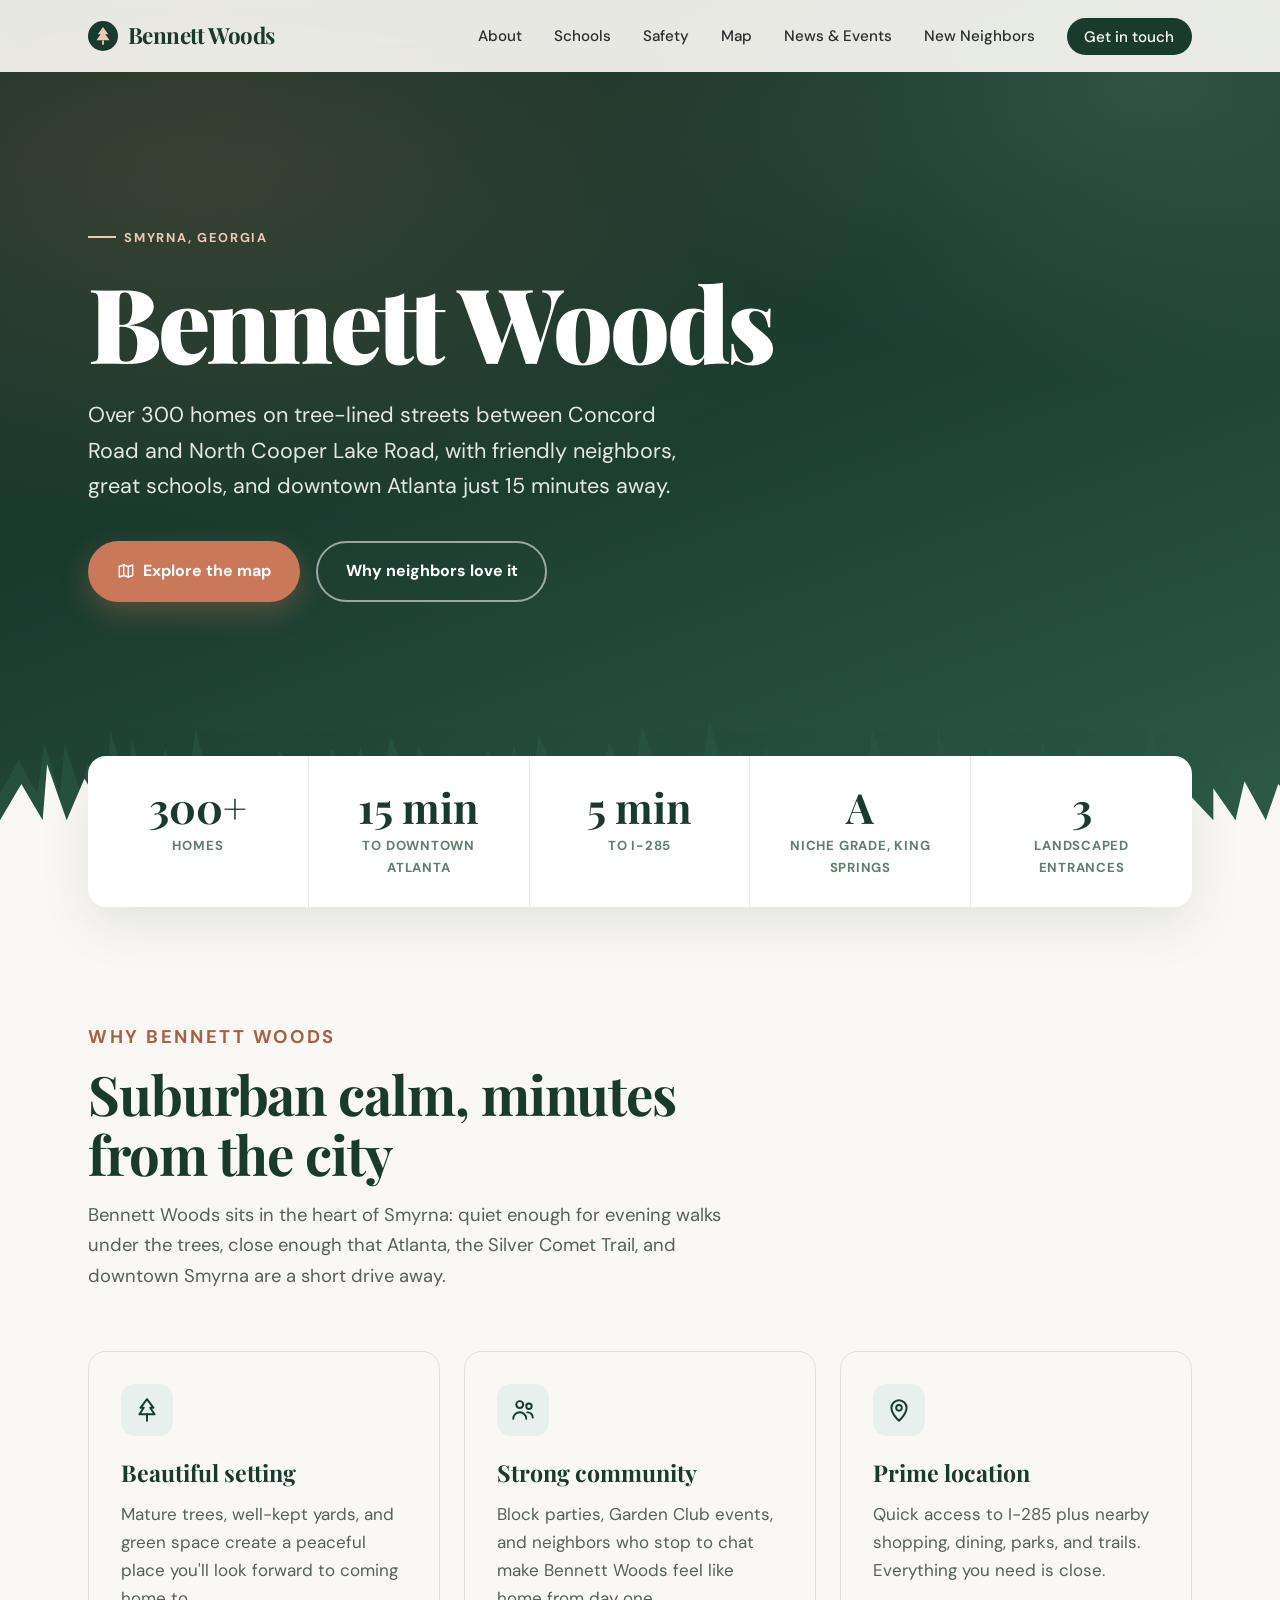
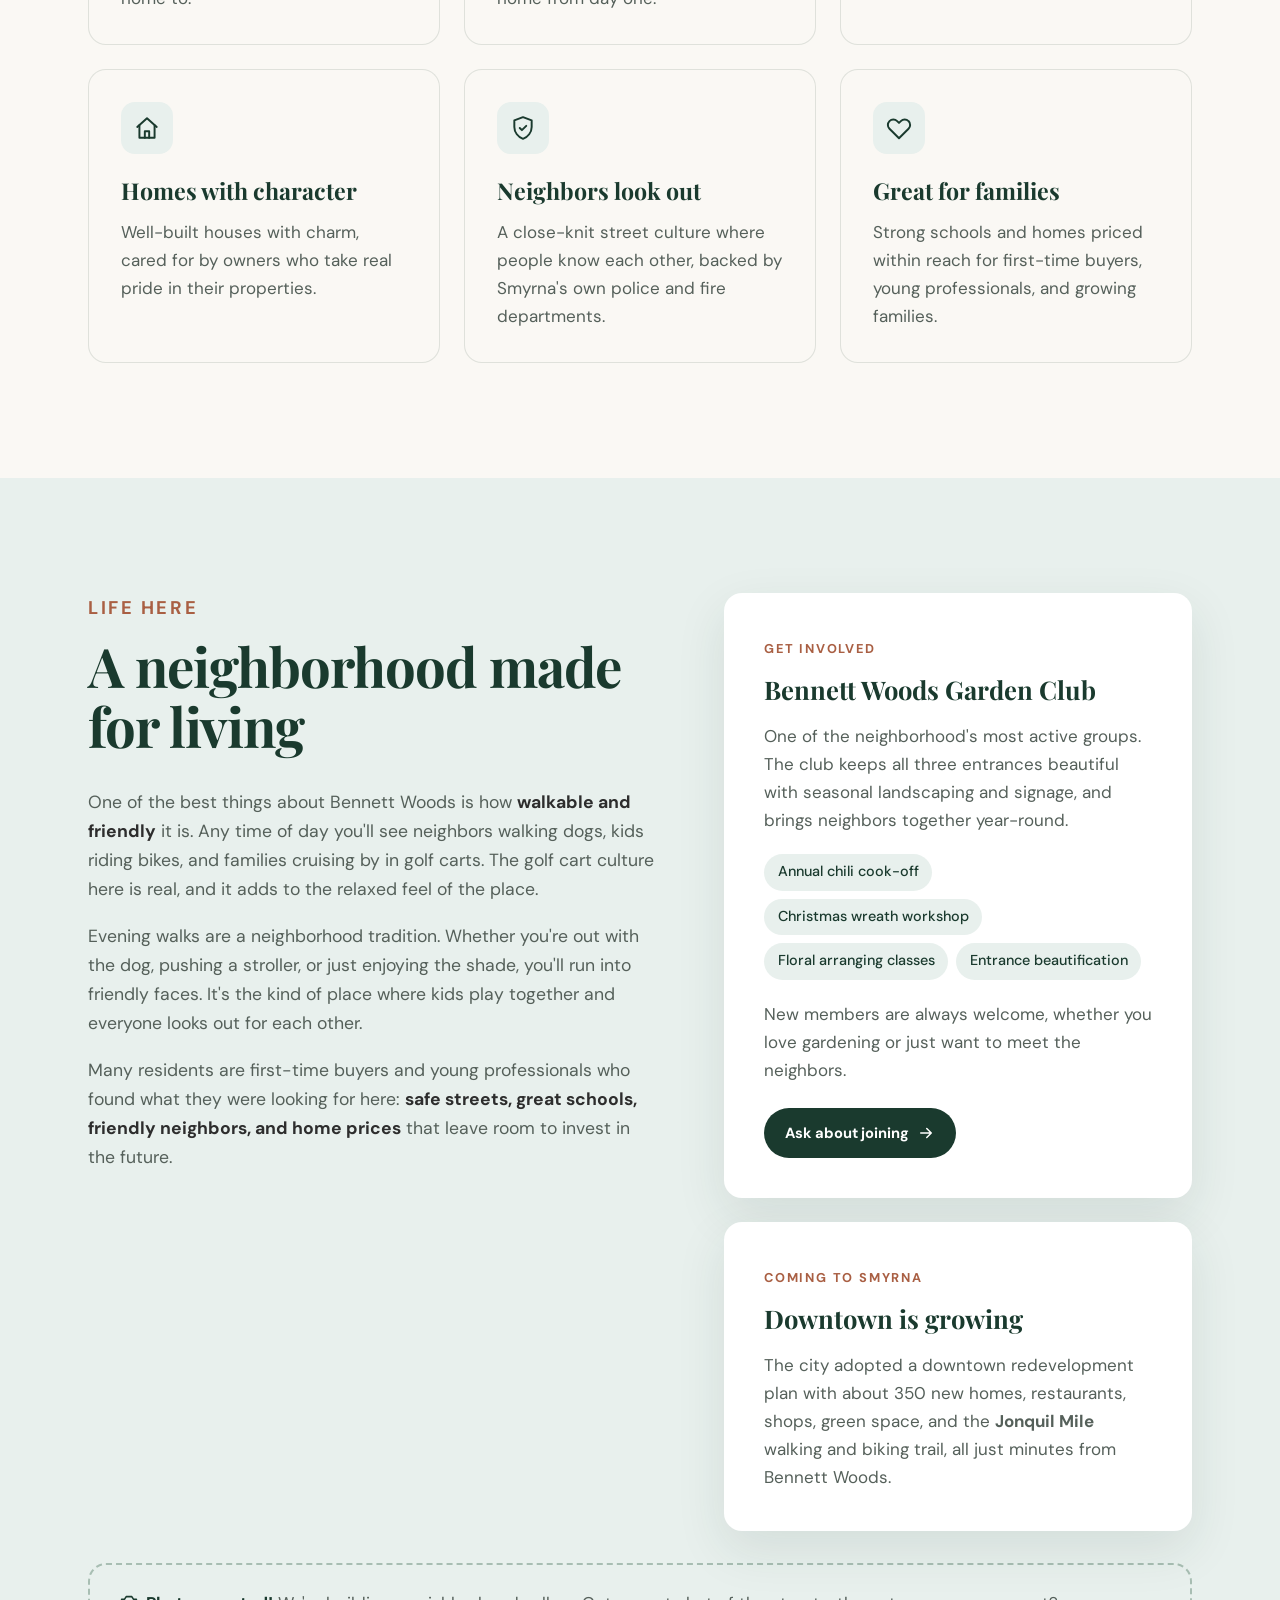
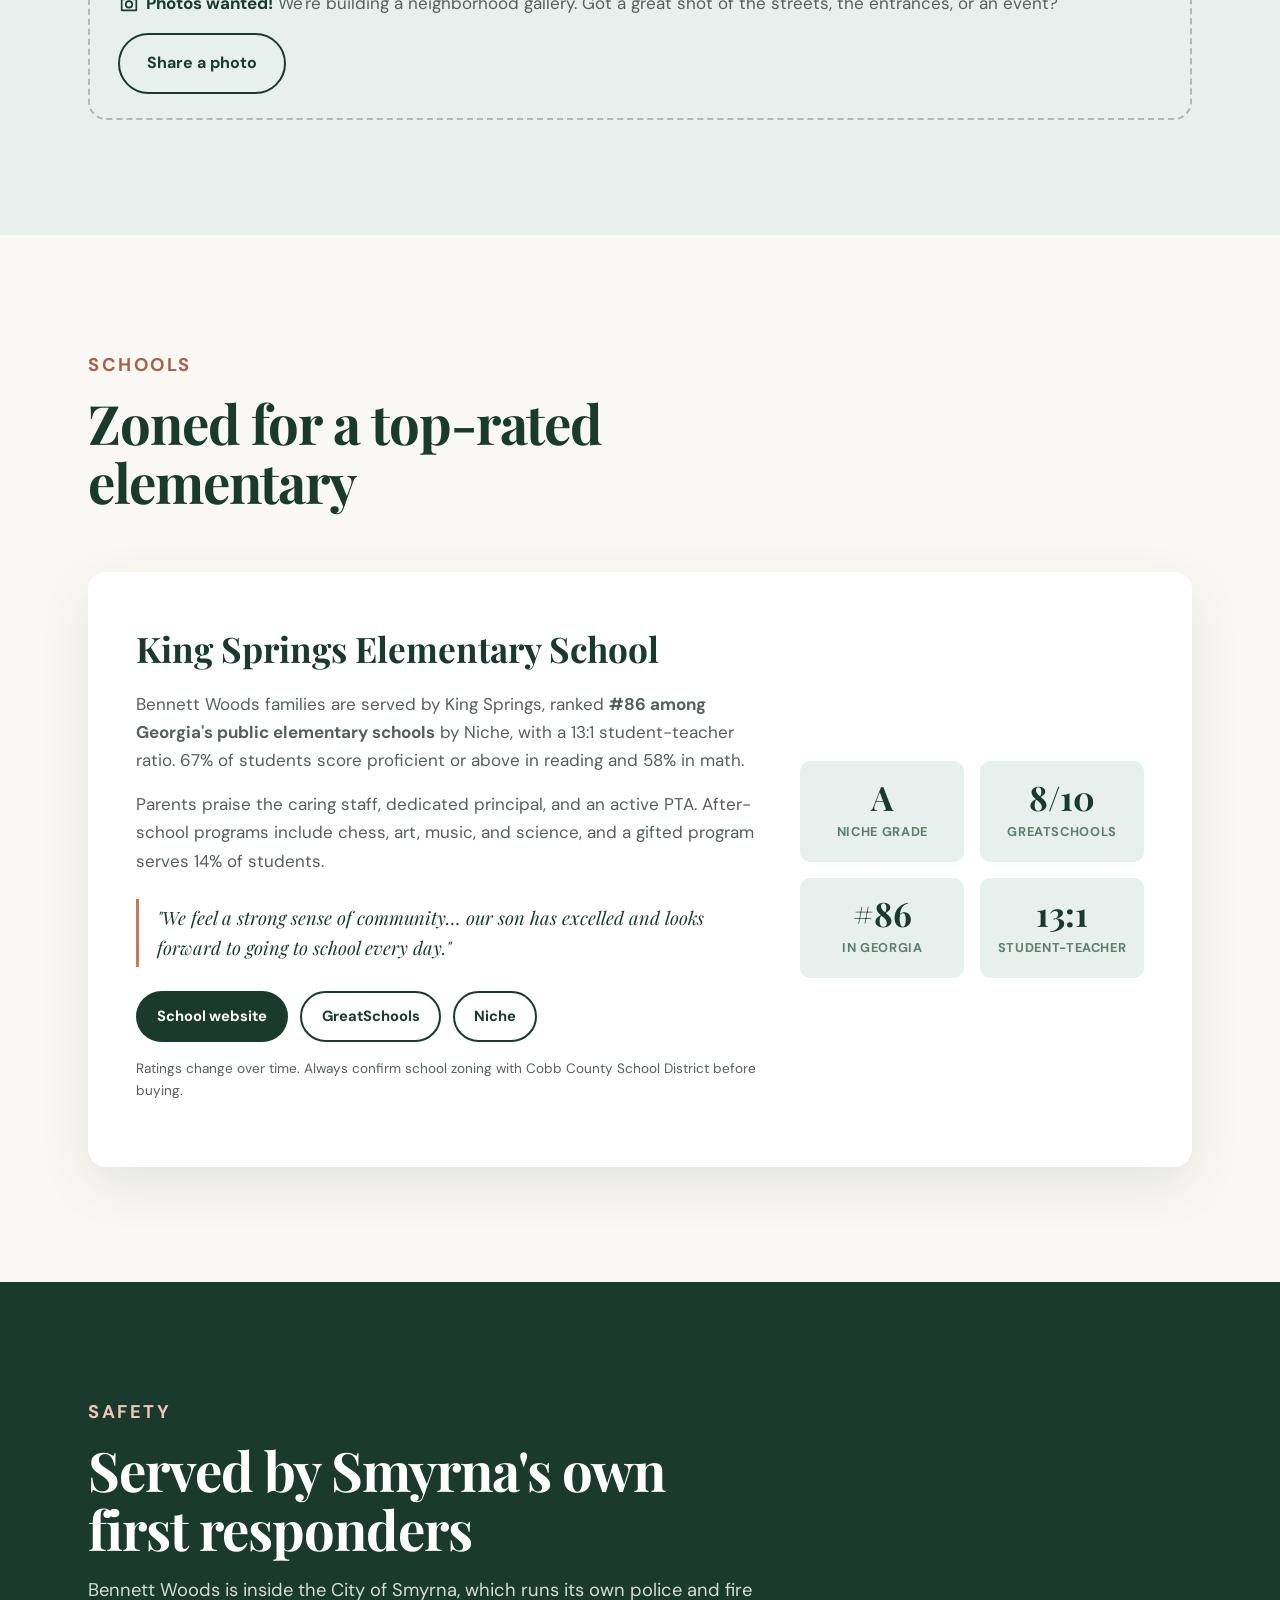
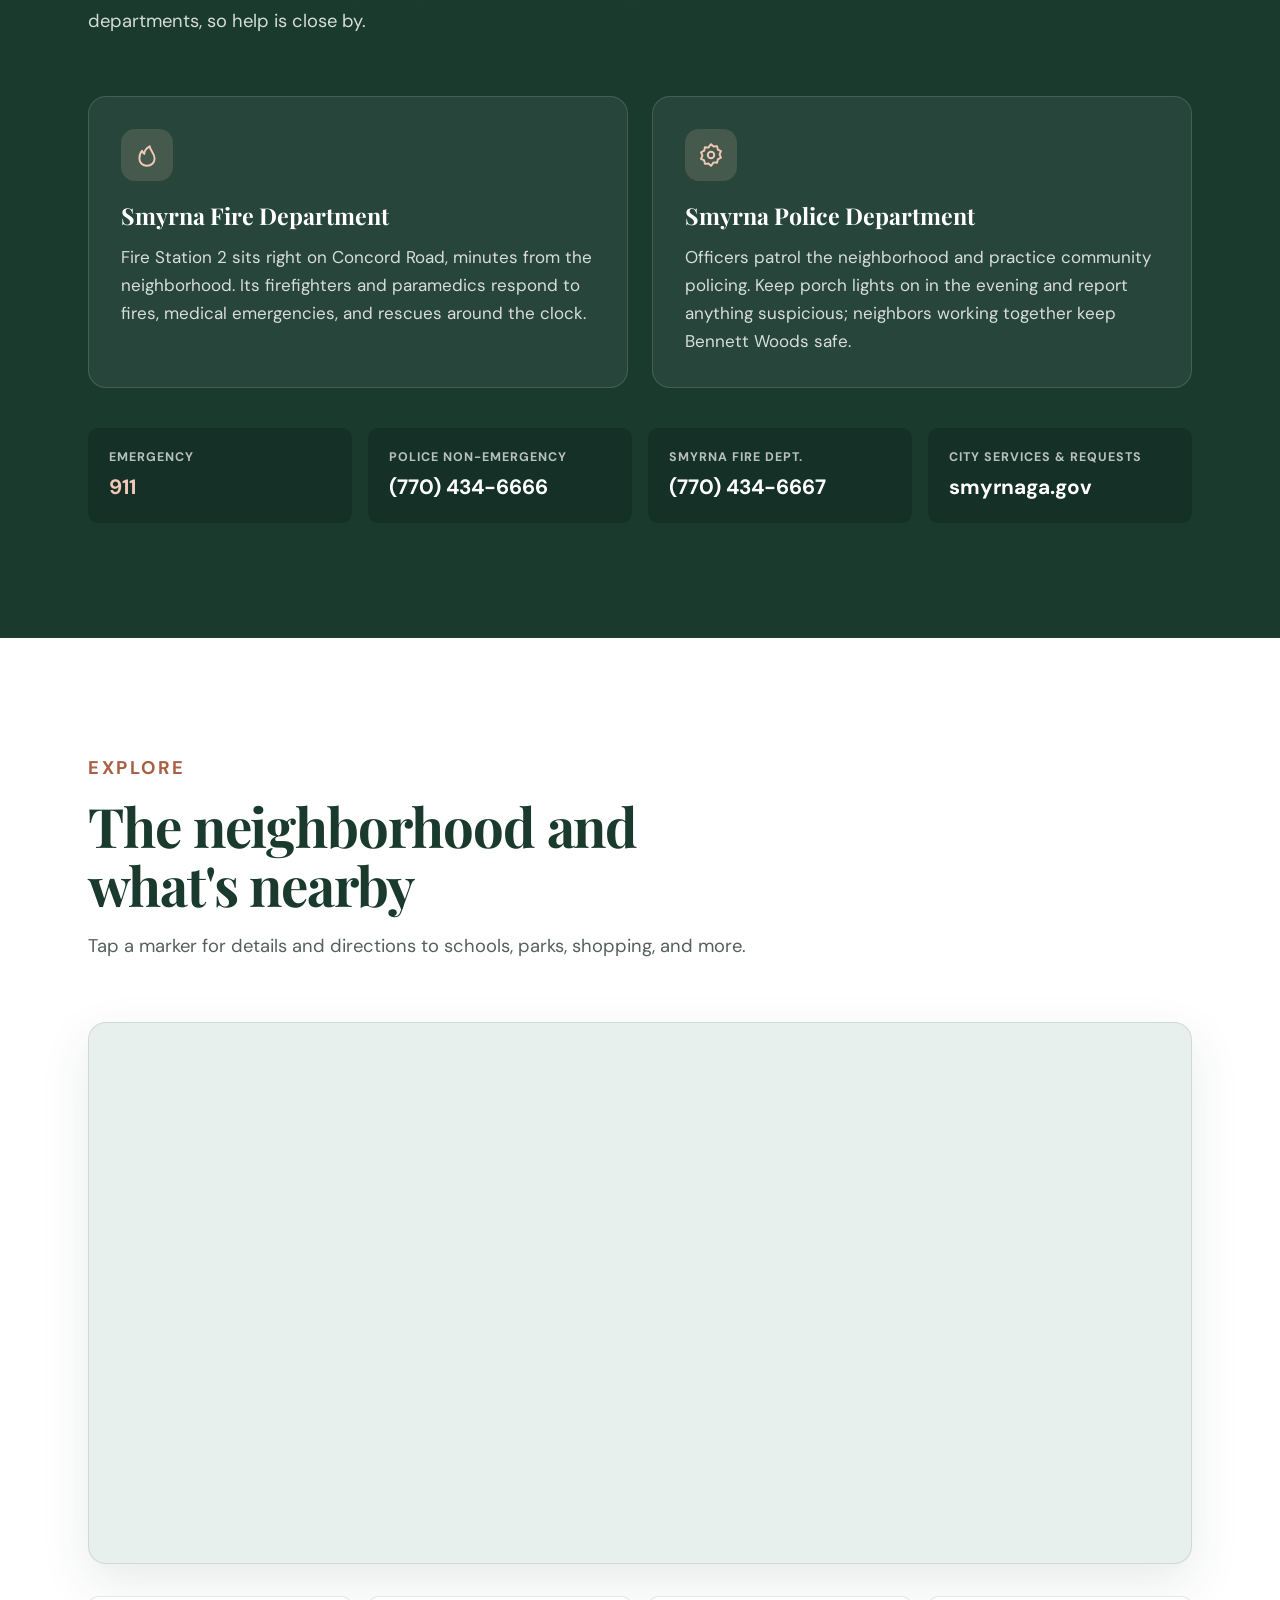
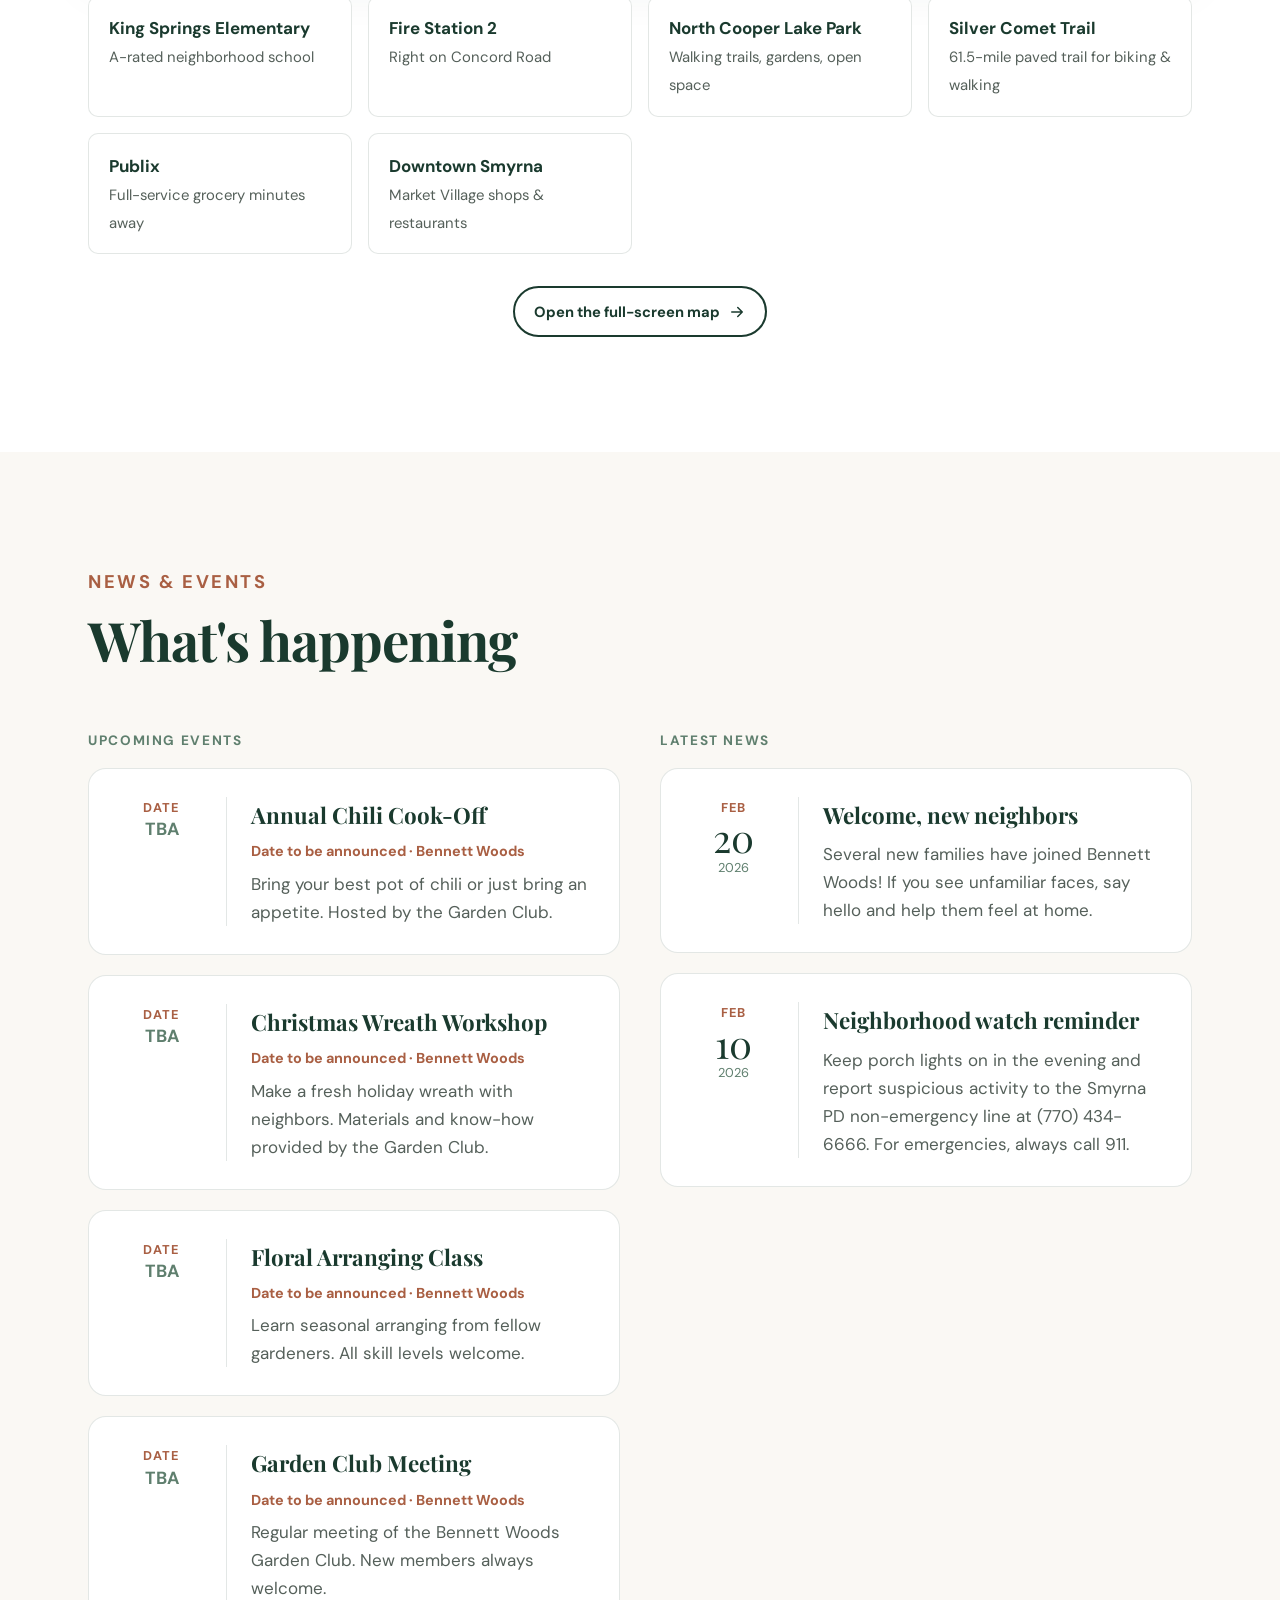
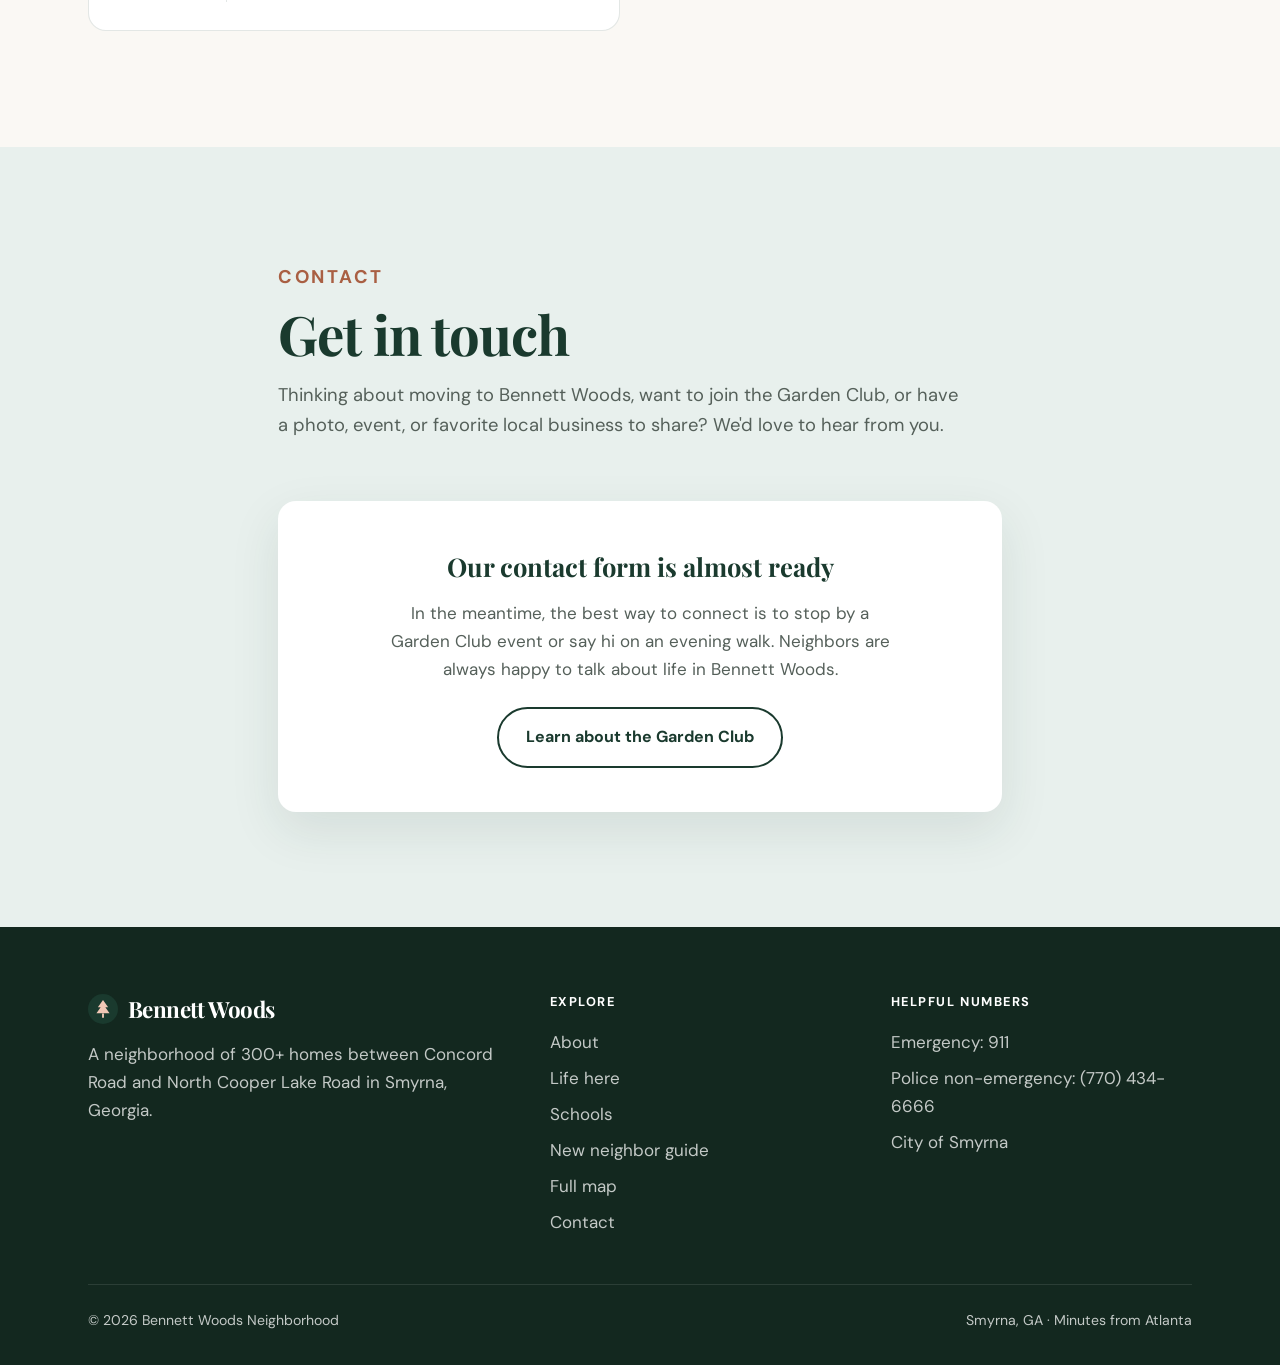
==== commit a87bd10f: "Add events, gallery, recommended businesses, social links and new neighbor guide - content.js: one e" ====
--- a/index.html
+++ b/index.html
@@ -71,11 +71,11 @@
         <nav aria-label="Main">
             <ul class="nav-links" id="navMenu">
                 <li><a href="#about">About</a></li>
-                <li><a href="#life">Life Here</a></li>
                 <li><a href="#schools">Schools</a></li>
                 <li><a href="#safety">Safety</a></li>
                 <li><a href="#map">Map</a></li>
-                <li><a href="#news">News</a></li>
+                <li><a href="#happenings">News &amp; Events</a></li>
+                <li><a href="welcome.html">New Neighbors</a></li>
                 <li><a href="#contact" class="nav-cta">Get in touch</a></li>
             </ul>
         </nav>
@@ -202,6 +202,24 @@
     </div>
 </section>
 
+<!-- ============ Gallery (photos listed in content.js; hidden until there are some) ============ -->
+<section class="section" id="gallery" hidden>
+    <div class="container">
+        <div class="section-head">
+            <p class="eyebrow">Gallery</p>
+            <h2>Around the neighborhood</h2>
+            <p>Photos shared by Bennett Woods neighbors. Tap any photo to see it larger.</p>
+        </div>
+        <div class="gallery-grid" id="galleryGrid"></div>
+    </div>
+</section>
+<dialog class="lightbox" id="lightbox" aria-label="Photo viewer">
+    <figure><img src="" alt=""><figcaption></figcaption></figure>
+    <button type="button" class="lb-btn lb-close" data-close aria-label="Close">&times;</button>
+    <button type="button" class="lb-btn lb-prev" data-prev aria-label="Previous photo">&#8249;</button>
+    <button type="button" class="lb-btn lb-next" data-next aria-label="Next photo">&#8250;</button>
+</dialog>
+
 <!-- ============ Schools ============ -->
 <section class="section" id="schools">
     <div class="container">
@@ -286,31 +304,36 @@
     </div>
 </section>
 
-<!-- ============ News ============
-     To post an update, copy one <article class="news-item"> block, put it at the TOP of the list,
-     and change the date, title and text. Remove items once they're out of date. -->
-<section class="section" id="news">
-    <div class="container narrow">
-        <div class="section-head">
-            <p class="eyebrow">Community news</p>
+<!-- ============ News & Events (edit them in content.js) ============ -->
+<section class="section" id="happenings" hidden>
+    <div class="container">
+        <div class="section-head">
+            <p class="eyebrow">News &amp; events</p>
             <h2>What's happening</h2>
         </div>
-        <div class="news-list">
-            <article class="news-item reveal">
-                <time class="news-date" datetime="2026-02-20"><span class="m">Feb</span><span class="d">20</span><span class="y">2026</span></time>
-                <div>
-                    <h3>Welcome, new neighbors</h3>
-                    <p>Several new families have joined Bennett Woods! If you see unfamiliar faces, say hello and help them feel at home.</p>
-                </div>
-            </article>
-            <article class="news-item reveal">
-                <time class="news-date" datetime="2026-02-10"><span class="m">Feb</span><span class="d">10</span><span class="y">2026</span></time>
-                <div>
-                    <h3>Neighborhood watch reminder</h3>
-                    <p>Keep porch lights on in the evening and report suspicious activity to the Smyrna PD non-emergency line at <a href="tel:+17704346666">(770) 434-6666</a>. For emergencies, always call 911.</p>
-                </div>
-            </article>
-        </div>
+        <div class="happenings-grid">
+            <div id="eventsBlock" hidden>
+                <h3 class="col-title">Upcoming events</h3>
+                <div class="news-list" id="eventsList"></div>
+            </div>
+            <div id="newsBlock" hidden>
+                <h3 class="col-title">Latest news</h3>
+                <div class="news-list" id="newsList"></div>
+            </div>
+        </div>
+    </div>
+</section>
+
+<!-- ============ Neighbor-recommended businesses (edit in content.js; hidden while empty) ============ -->
+<section class="section section-alt" id="services" hidden>
+    <div class="container">
+        <div class="section-head">
+            <p class="eyebrow">Recommended by neighbors</p>
+            <h2>Local pros we trust</h2>
+            <p>Businesses Bennett Woods residents have used and recommend. Know a great one? <a href="#contact">Tell us about it</a>.</p>
+        </div>
+        <div class="svc-grid" id="servicesList"></div>
+        <p class="fineprint">Recommendations come from neighbors. The neighborhood doesn't endorse or guarantee any business.</p>
     </div>
 </section>
 
@@ -320,7 +343,7 @@
         <div class="section-head">
             <p class="eyebrow">Contact</p>
             <h2>Get in touch</h2>
-            <p>Thinking about moving to Bennett Woods, want to join the Garden Club, or have a photo or news item to share? We'd love to hear from you.</p>
+            <p>Thinking about moving to Bennett Woods, want to join the Garden Club, or have a photo, event, or favorite local business to share? We'd love to hear from you.</p>
         </div>
         <div class="contact-card">
             <!-- To switch the form on, set data-endpoint to a form service URL,
@@ -338,6 +361,8 @@
                         <option>Moving to the area</option>
                         <option>Joining the Garden Club</option>
                         <option>Sharing a photo or news item</option>
+                        <option>Recommending a local business</option>
+                        <option>Adding an event</option>
                         <option>Something else</option>
                     </select>
                 </div>
@@ -368,10 +393,16 @@
                 <h4>Explore</h4>
                 <ul>
                     <li><a href="#about">About</a></li>
+                    <li><a href="#life">Life here</a></li>
                     <li><a href="#schools">Schools</a></li>
+                    <li><a href="welcome.html">New neighbor guide</a></li>
                     <li><a href="map.html">Full map</a></li>
                     <li><a href="#contact">Contact</a></li>
                 </ul>
+                <div data-social-wrap hidden style="margin-top:1.75rem">
+                    <h4>Connect</h4>
+                    <ul data-social></ul>
+                </div>
             </div>
             <div>
                 <h4>Helpful numbers</h4>
@@ -389,6 +420,7 @@
     </div>
 </footer>
 
+<script src="content.js"></script>
 <script src="main.js"></script>
 </body>
 </html>
--- a/styles.css
+++ b/styles.css
@@ -332,3 +332,72 @@
 /* Reveal on scroll — only when JS is running */
 .js .reveal { opacity: 0; transform: translateY(18px); transition: opacity .6s ease, transform .6s ease; }
 .js .reveal.in { opacity: 1; transform: none; }
+
+/* ---------- News & events ---------- */
+.happenings-grid { display: grid; grid-template-columns: repeat(auto-fit, minmax(min(100%, 420px), 1fr)); gap: 2.5rem; align-items: start; }
+.col-title { font-size: .85rem; letter-spacing: .12em; text-transform: uppercase; color: var(--sage); margin-bottom: 1rem; }
+.event-meta { font-size: .9rem; font-weight: 700; color: var(--clay-dark) !important; margin-bottom: .35rem; }
+.news-date.tba .d { font-family: var(--sans); font-size: 1.1rem; font-weight: 700; color: var(--sage); margin-top: .2rem; }
+.cal-link {
+    display: inline-flex; margin-top: .75rem; font-size: .9rem; font-weight: 700; color: var(--forest);
+    border: 1.5px solid var(--forest); border-radius: 999px; padding: .35rem .9rem; text-decoration: none;
+}
+.cal-link:hover { background: var(--forest); color: #fff; }
+
+/* ---------- Gallery ---------- */
+.gallery-grid { display: grid; grid-template-columns: repeat(auto-fill, minmax(min(100%, 260px), 1fr)); gap: 1rem; }
+.gallery-item {
+    position: relative; aspect-ratio: 4 / 3; border: 0; padding: 0; cursor: zoom-in; overflow: hidden;
+    border-radius: var(--radius-sm); background: var(--mist);
+}
+.gallery-item img { width: 100%; height: 100%; object-fit: cover; transition: transform .5s; }
+.gallery-item:hover img { transform: scale(1.04); }
+.gallery-item span {
+    position: absolute; left: 0; right: 0; bottom: 0; padding: 1.5rem .9rem .7rem; text-align: left;
+    color: #fff; font-size: .9rem; font-weight: 500; background: linear-gradient(transparent, rgba(0,0,0,.6));
+}
+.lightbox { border: 0; padding: 0; background: transparent; max-width: 100vw; max-height: 100vh; width: 100%; height: 100%; margin: 0; }
+.lightbox[open] { display: grid; place-items: center; }
+.lightbox::backdrop { background: rgba(10, 20, 15, .92); }
+.lightbox figure { max-width: min(92vw, 1400px); text-align: center; }
+.lightbox img { max-height: 82vh; width: auto; margin: 0 auto; border-radius: 6px; }
+.lightbox figcaption { color: rgba(255,255,255,.85); margin-top: .75rem; }
+.lb-btn {
+    position: fixed; width: 48px; height: 48px; border-radius: 50%; border: 0; cursor: pointer;
+    background: rgba(255,255,255,.12); color: #fff; font-size: 2rem; line-height: 1; display: grid; place-items: center;
+}
+.lb-btn:hover { background: rgba(255,255,255,.25); }
+.lb-close { top: 1rem; right: 1rem; }
+.lb-prev { left: 1rem; top: 50%; transform: translateY(-50%); }
+.lb-next { right: 1rem; top: 50%; transform: translateY(-50%); }
+
+/* ---------- Recommended businesses ---------- */
+.svc-grid { display: grid; grid-template-columns: repeat(auto-fit, minmax(min(100%, 300px), 1fr)); gap: 1.5rem; }
+.svc-group { background: var(--cream); border: 1px solid var(--line); border-radius: var(--radius); padding: 1.75rem; }
+.svc-group h3 { font-family: var(--serif); color: var(--forest); font-size: 1.35rem; margin-bottom: 1rem; }
+.svc-group ul { list-style: none; display: grid; gap: 1rem; }
+.svc-group li + li { border-top: 1px solid var(--line); padding-top: 1rem; }
+.svc-group b { color: var(--ink); }
+.svc-group p { color: var(--ink-soft); font-size: .95rem; }
+.svc-links { display: flex; gap: 1rem; margin-top: .35rem; font-size: .95rem; font-weight: 500; }
+
+/* ---------- Welcome page ---------- */
+.steps { list-style: none; counter-reset: step; display: grid; grid-template-columns: repeat(auto-fit, minmax(min(100%, 340px), 1fr)); gap: 1.5rem; }
+.step {
+    counter-increment: step; position: relative; background: var(--paper); border: 1px solid var(--line);
+    border-radius: var(--radius); padding: 2rem 2rem 1.75rem; display: flex; flex-direction: column;
+}
+.step::before {
+    content: counter(step); width: 40px; height: 40px; border-radius: 50%; display: grid; place-items: center;
+    background: var(--forest); color: #f1c7b5; font-family: var(--serif); font-weight: 700; font-size: 1.15rem; margin-bottom: 1rem;
+}
+.step h3 { font-family: var(--serif); color: var(--forest); font-size: 1.4rem; margin-bottom: .5rem; }
+.step p { color: var(--ink-soft); }
+.step strong { color: var(--ink); }
+.step-facts { list-style: none; margin: 1rem 0 0; display: grid; gap: .25rem; font-size: .95rem; color: var(--ink-soft); }
+.step-links { display: flex; flex-wrap: wrap; gap: .6rem 1.5rem; margin-top: auto; padding-top: 1.25rem; }
+.step-link { display: inline-flex; align-items: center; gap: .35rem; font-weight: 700; text-decoration: none; }
+.step > .step-link { margin-top: auto; padding-top: 1.25rem; }
+.step-link svg { width: 16px; height: 16px; transition: transform .2s; }
+.step-link:hover svg { transform: translateX(3px); }
+.link-list { list-style: none; margin-top: 1rem; display: grid; gap: .4rem; font-weight: 700; }
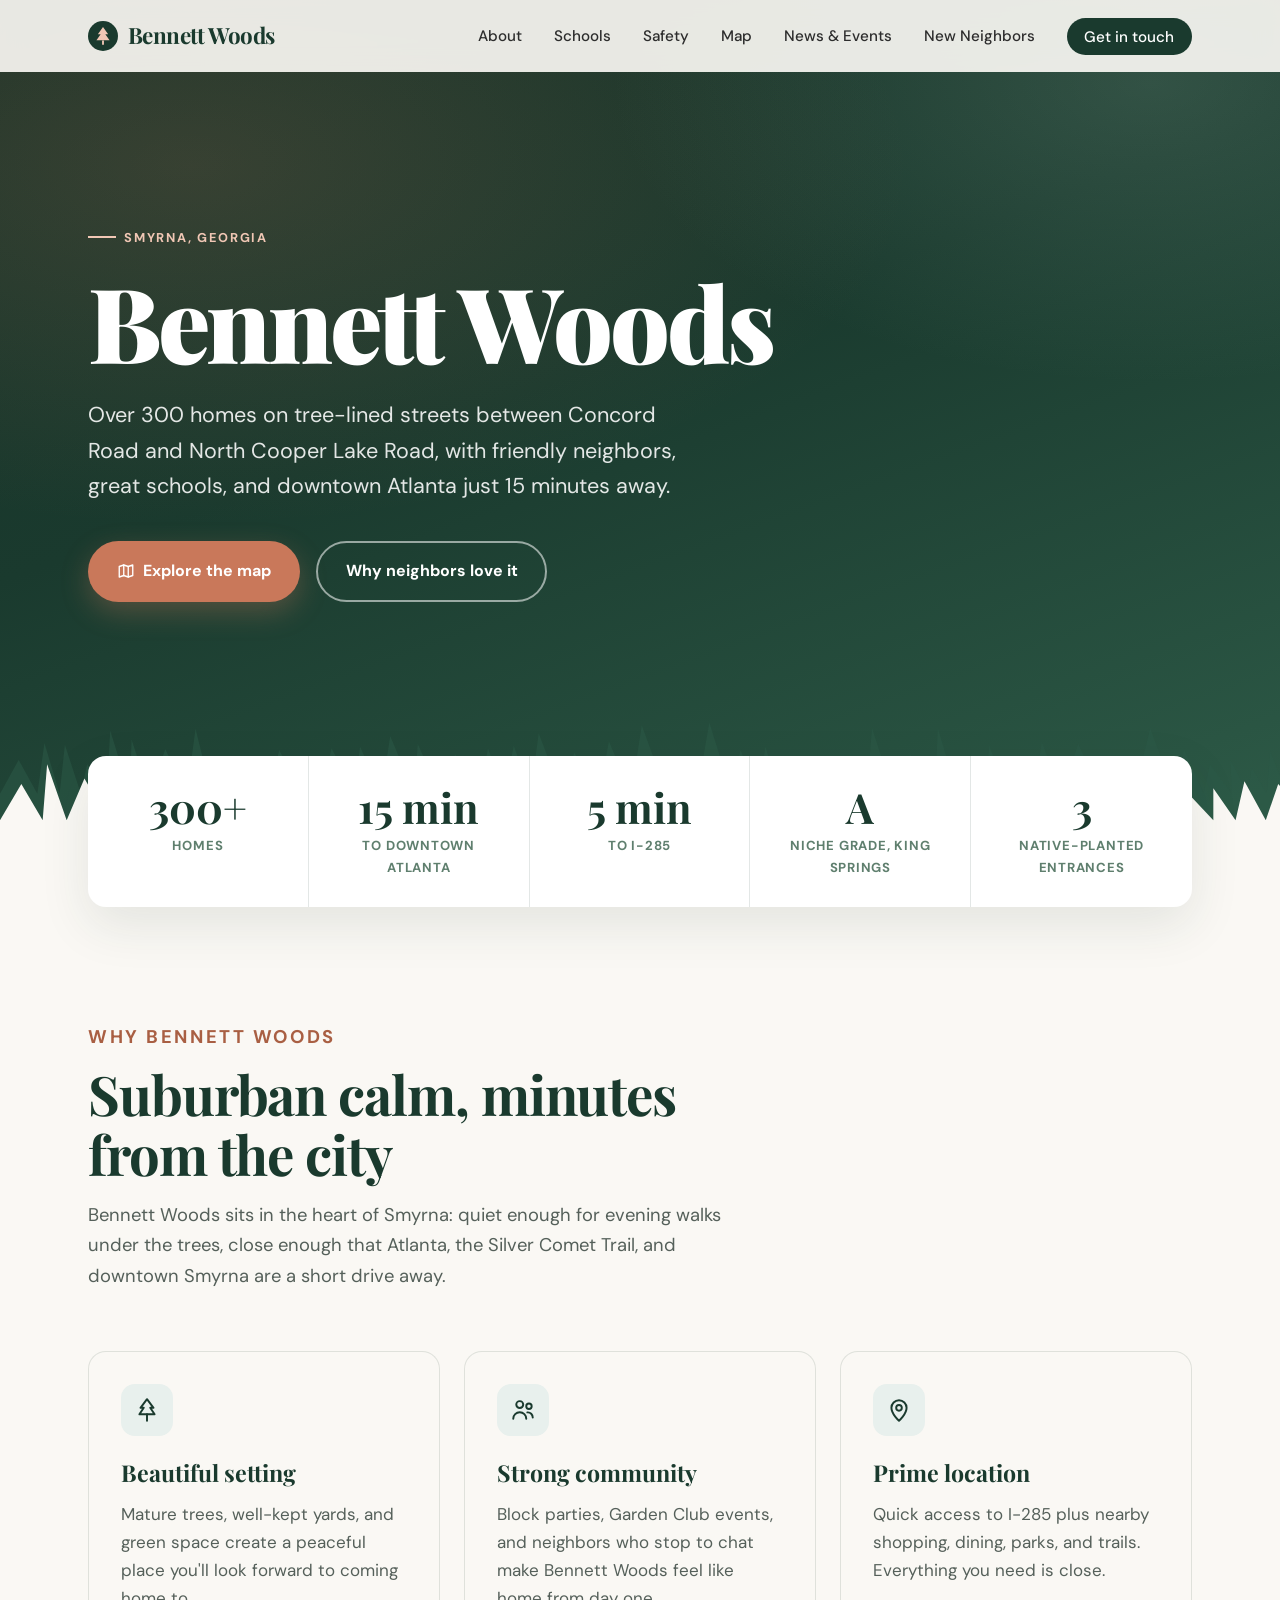
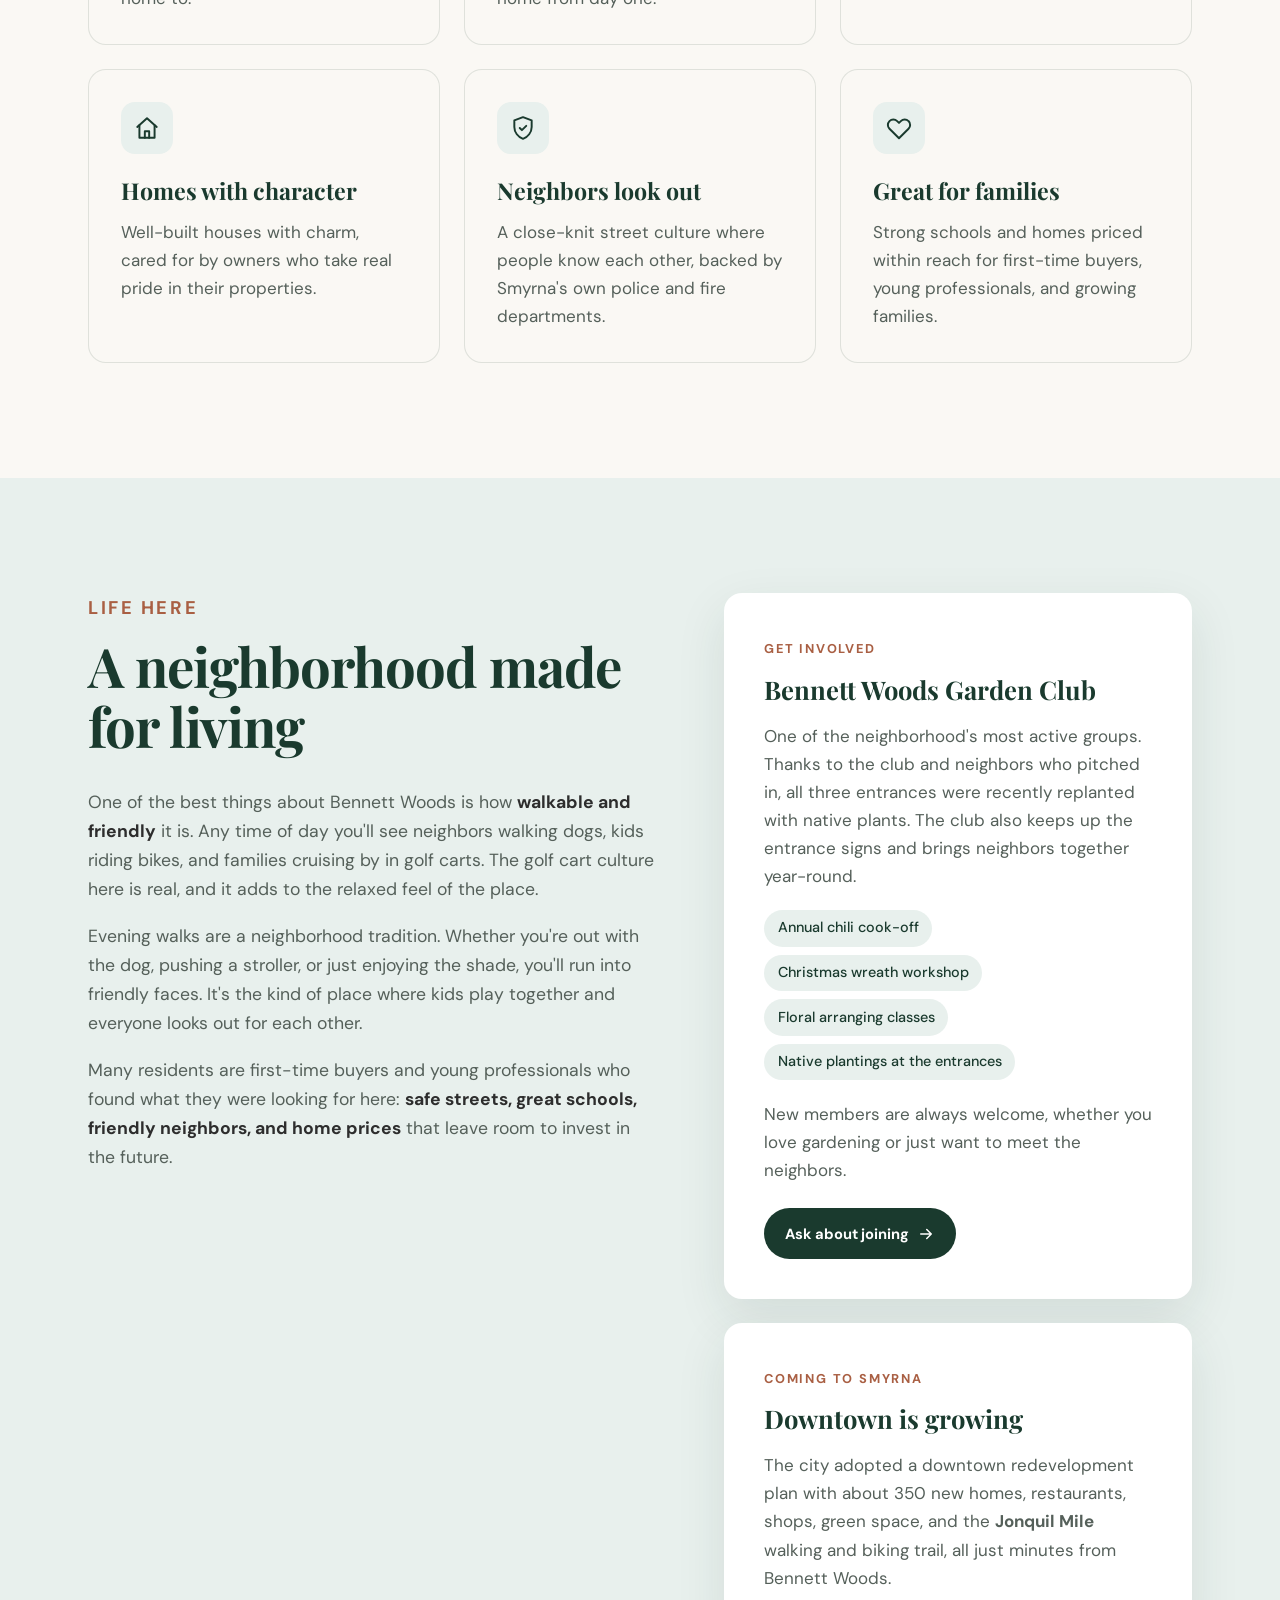
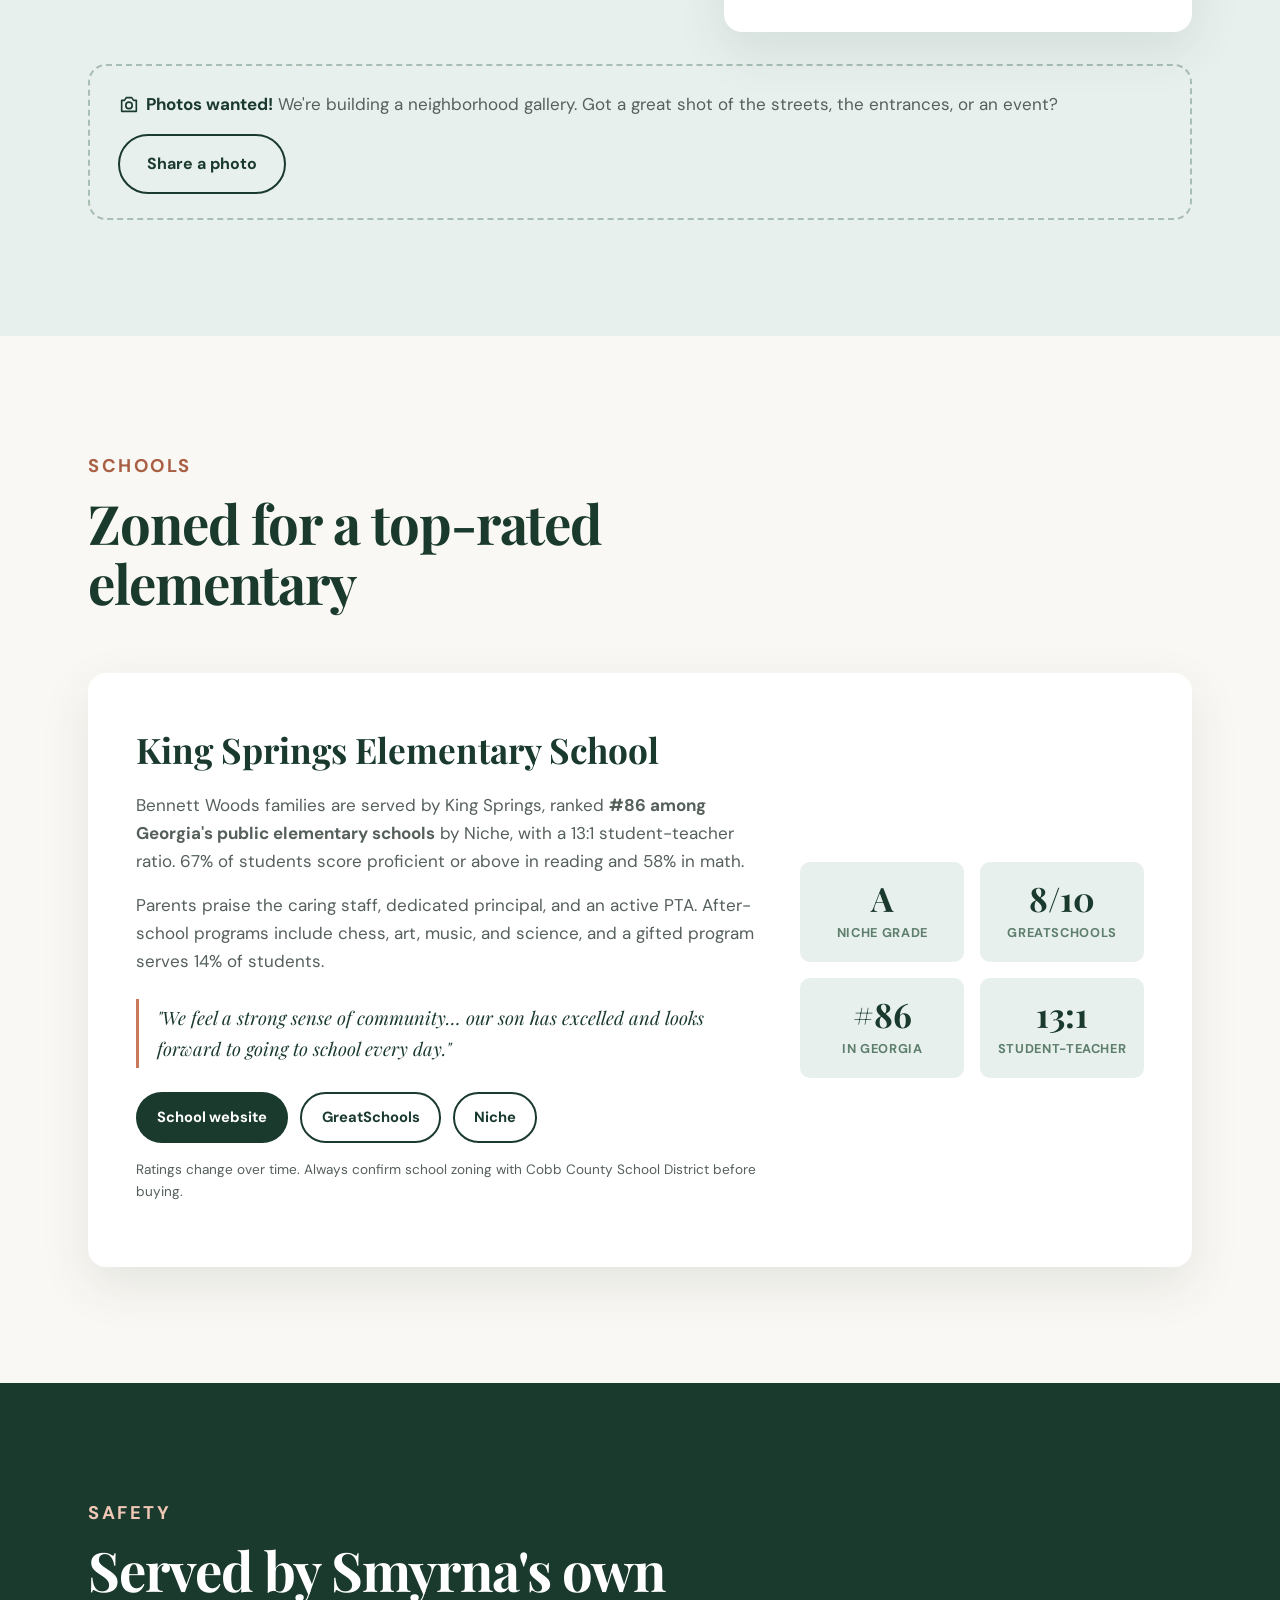
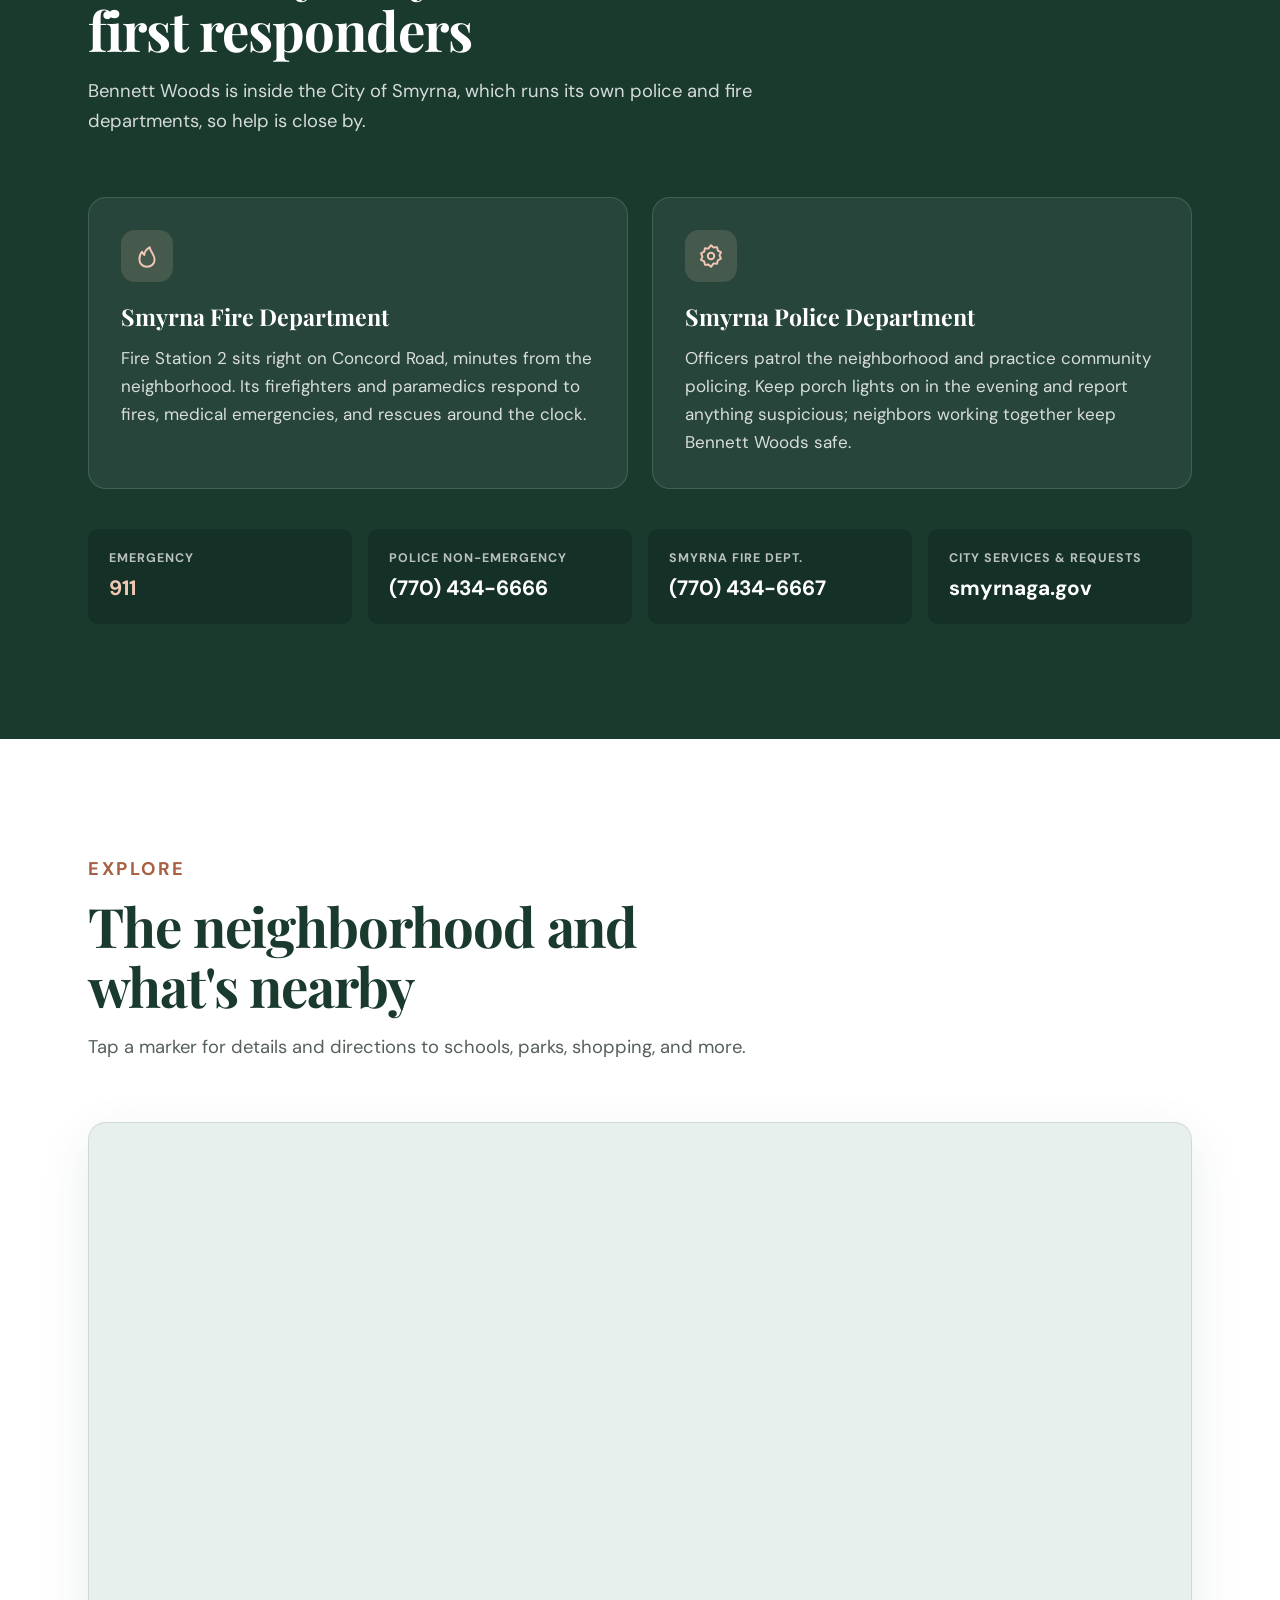
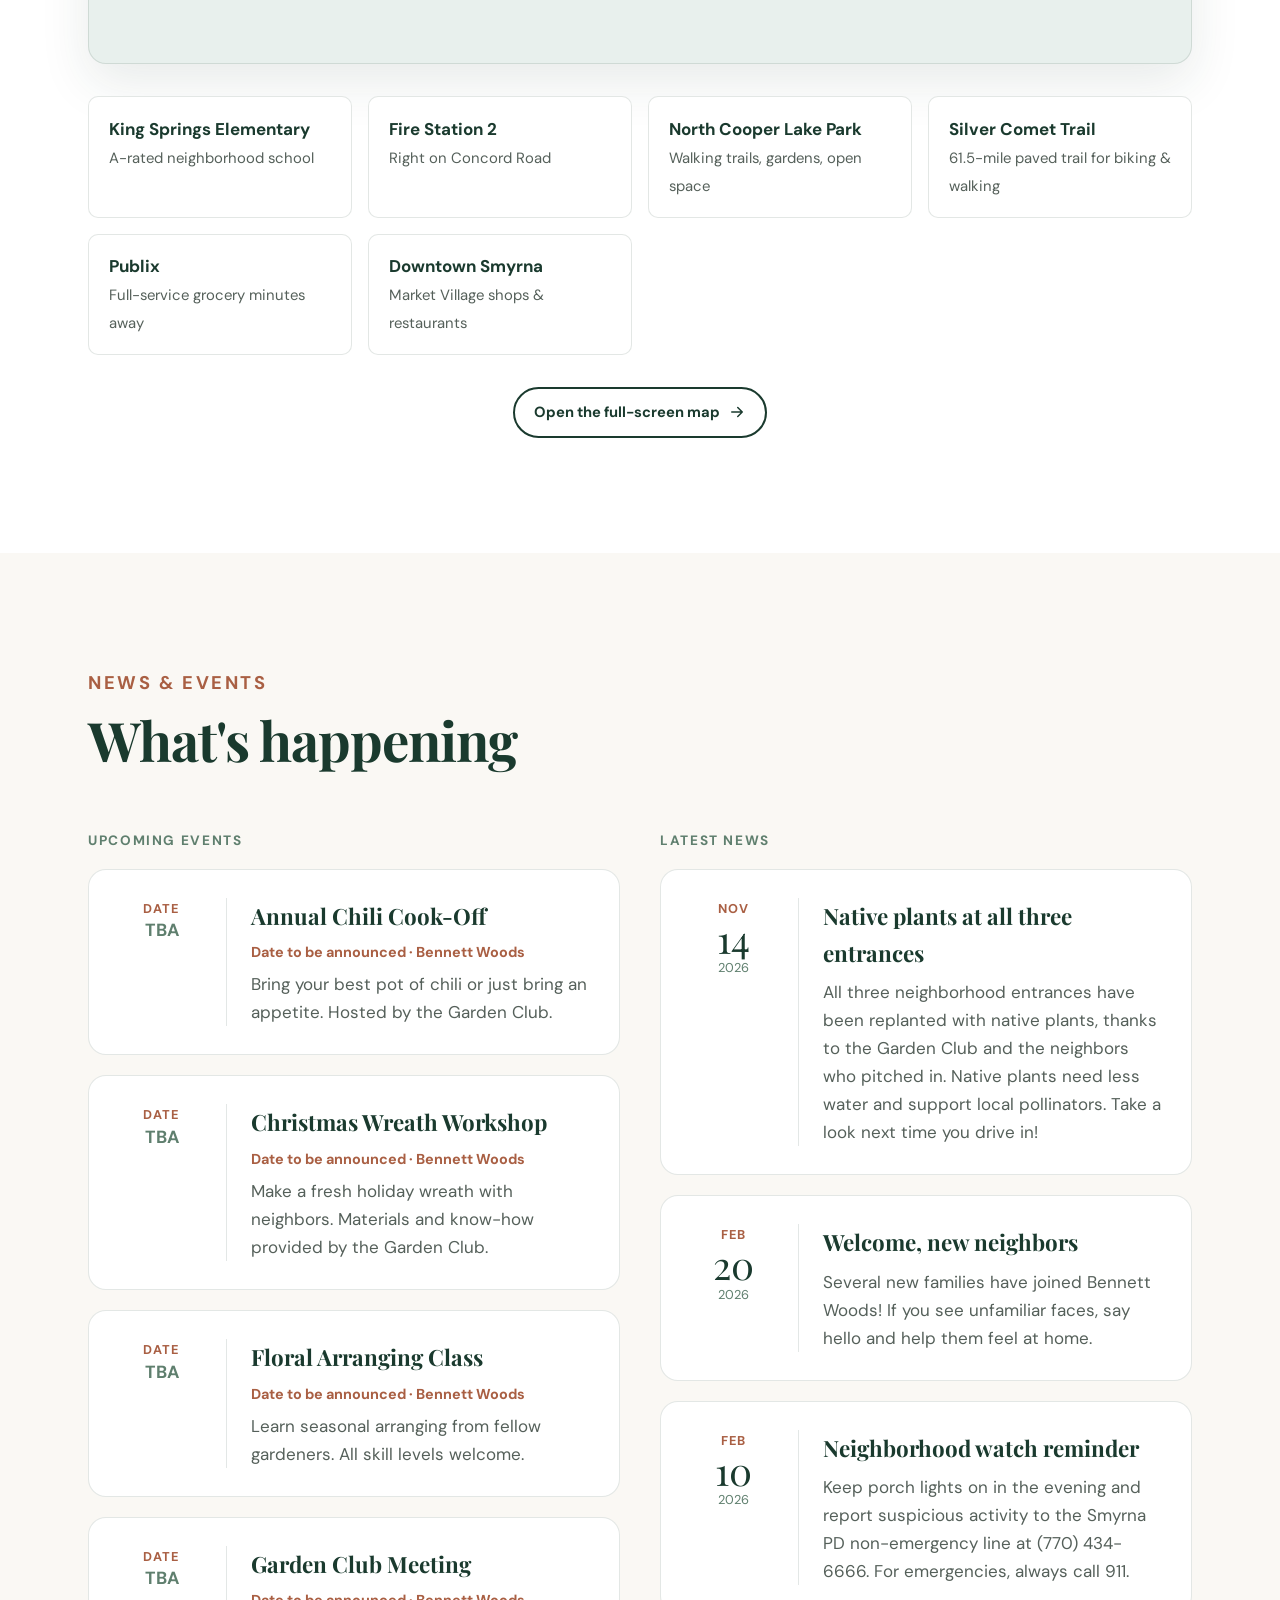
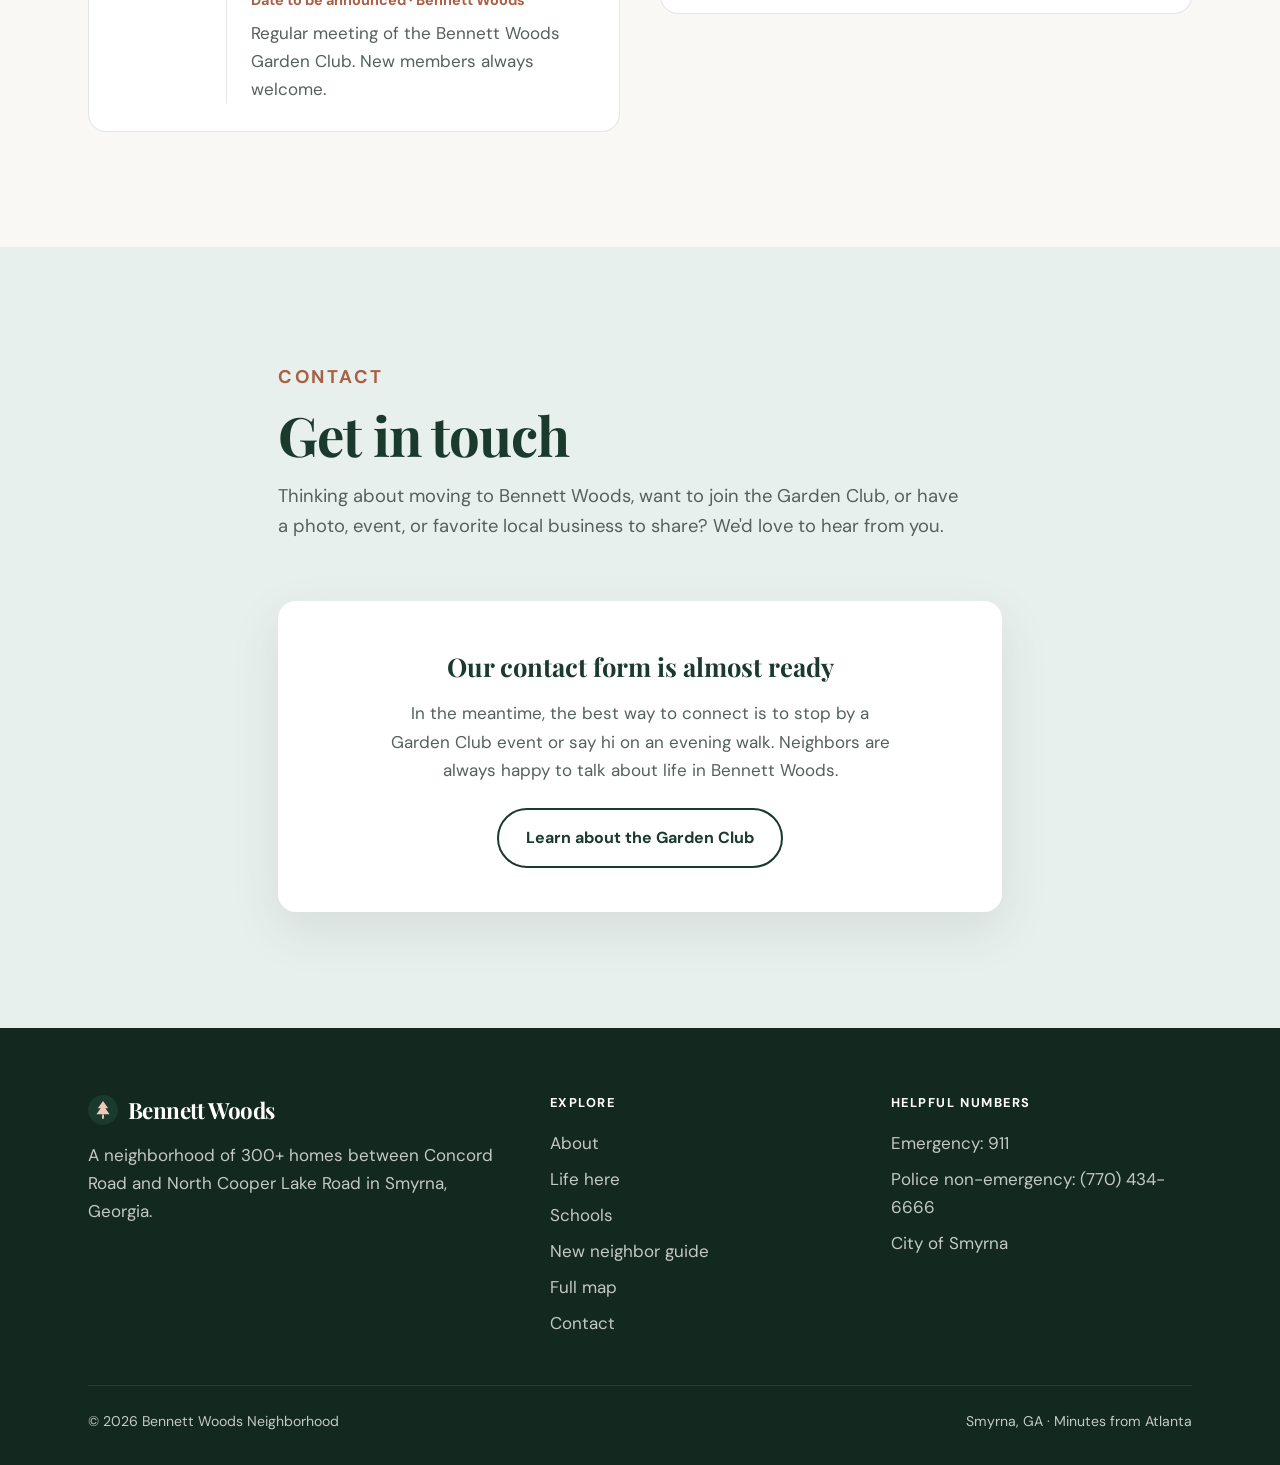
==== commit e7ee2aeb: "Note native-plant replanting of the three entrances Co-Authored-By: Claude Opus 5.5 <noreply@anthrop" ====
--- a/index.html
+++ b/index.html
@@ -111,7 +111,7 @@
             <div class="fact"><strong>15 min</strong><span>To downtown Atlanta</span></div>
             <div class="fact"><strong>5 min</strong><span>To I-285</span></div>
             <div class="fact"><strong>A</strong><span>Niche grade, King Springs</span></div>
-            <div class="fact"><strong>3</strong><span>Landscaped entrances</span></div>
+            <div class="fact"><strong>3</strong><span>Native-planted entrances</span></div>
         </div>
     </div>
 </div>
@@ -178,12 +178,12 @@
                 <aside class="panel reveal">
                     <p class="eyebrow" style="color:var(--clay-dark);margin-bottom:.5rem">Get involved</p>
                     <h3>Bennett Woods Garden Club</h3>
-                    <p>One of the neighborhood's most active groups. The club keeps all three entrances beautiful with seasonal landscaping and signage, and brings neighbors together year-round.</p>
+                    <p>One of the neighborhood's most active groups. Thanks to the club and neighbors who pitched in, all three entrances were recently replanted with native plants. The club also keeps up the entrance signs and brings neighbors together year-round.</p>
                     <ul class="tag-list">
                         <li>Annual chili cook-off</li>
                         <li>Christmas wreath workshop</li>
                         <li>Floral arranging classes</li>
-                        <li>Entrance beautification</li>
+                        <li>Native plantings at the entrances</li>
                     </ul>
                     <p>New members are always welcome, whether you love gardening or just want to meet the neighbors.</p>
                     <div class="btn-row"><a href="#contact" class="btn btn-forest">Ask about joining <svg aria-hidden="true"><use href="#i-arrow"/></svg></a></div>
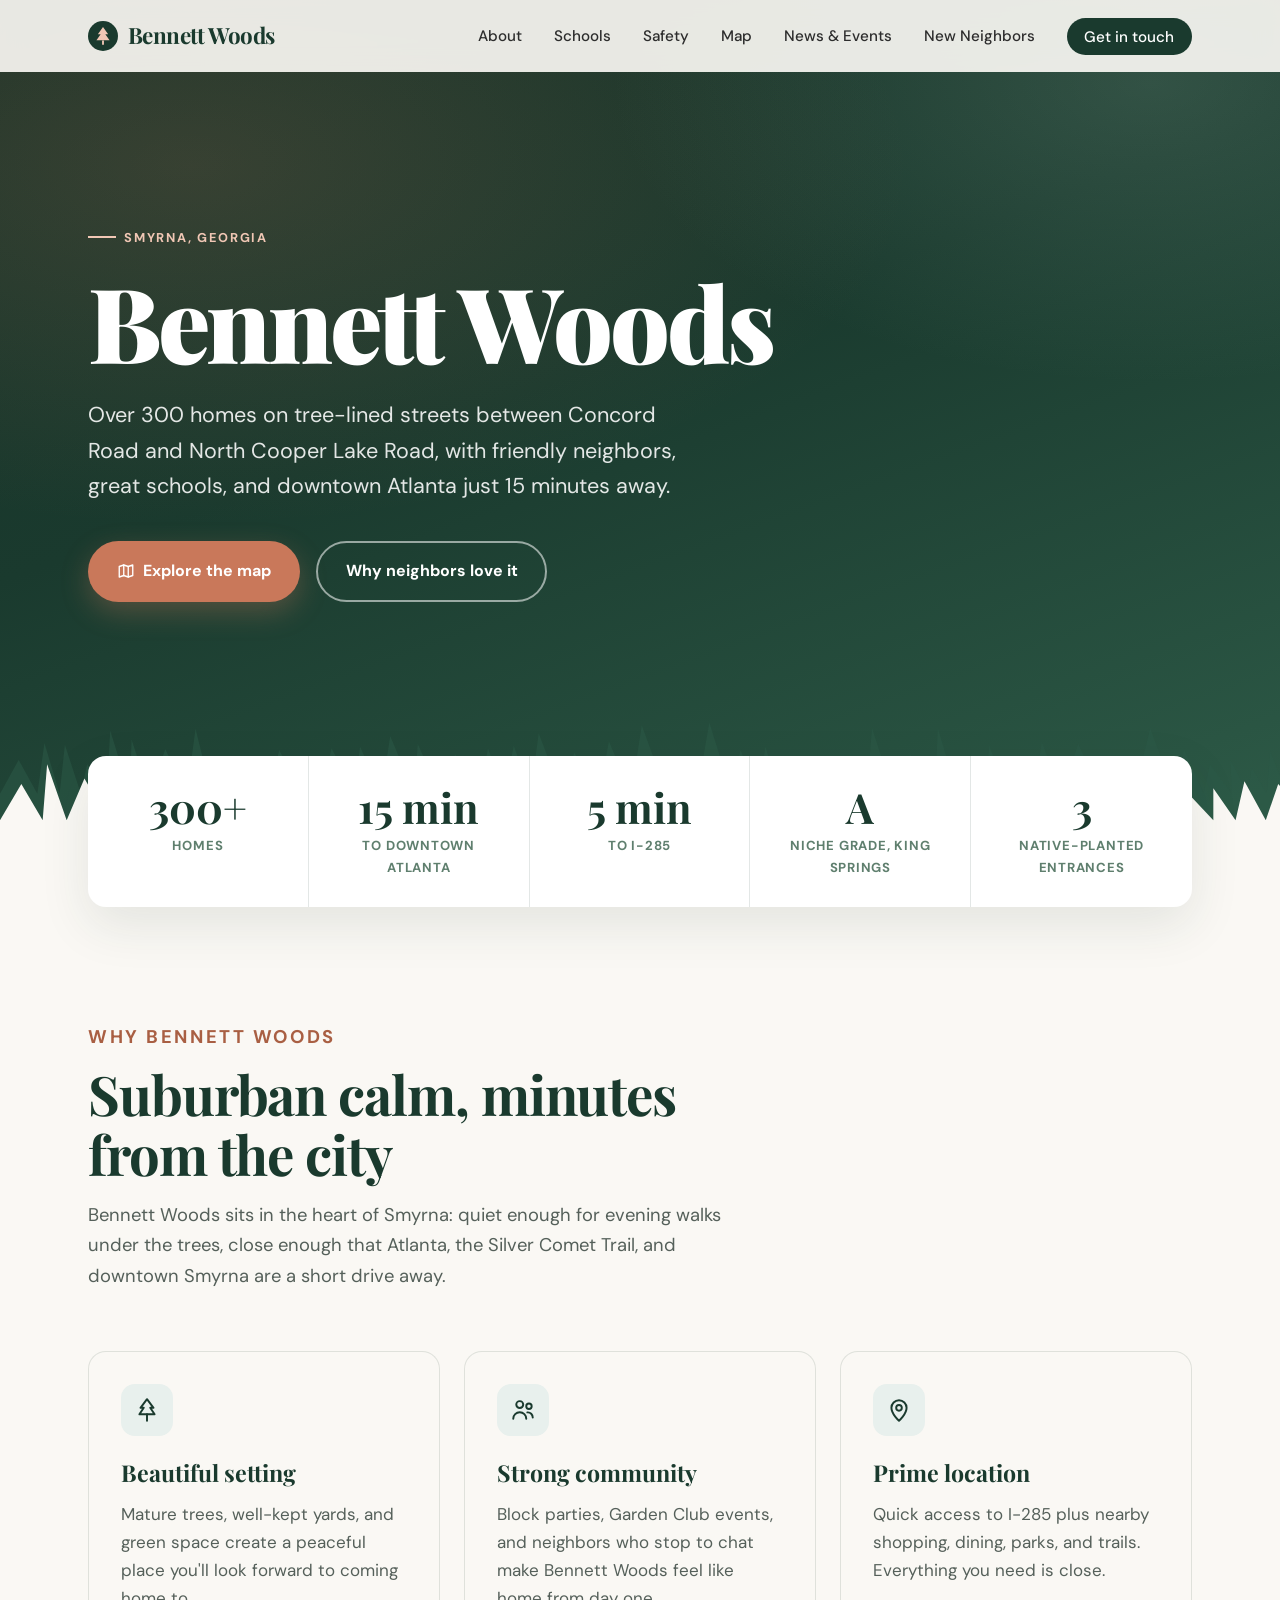
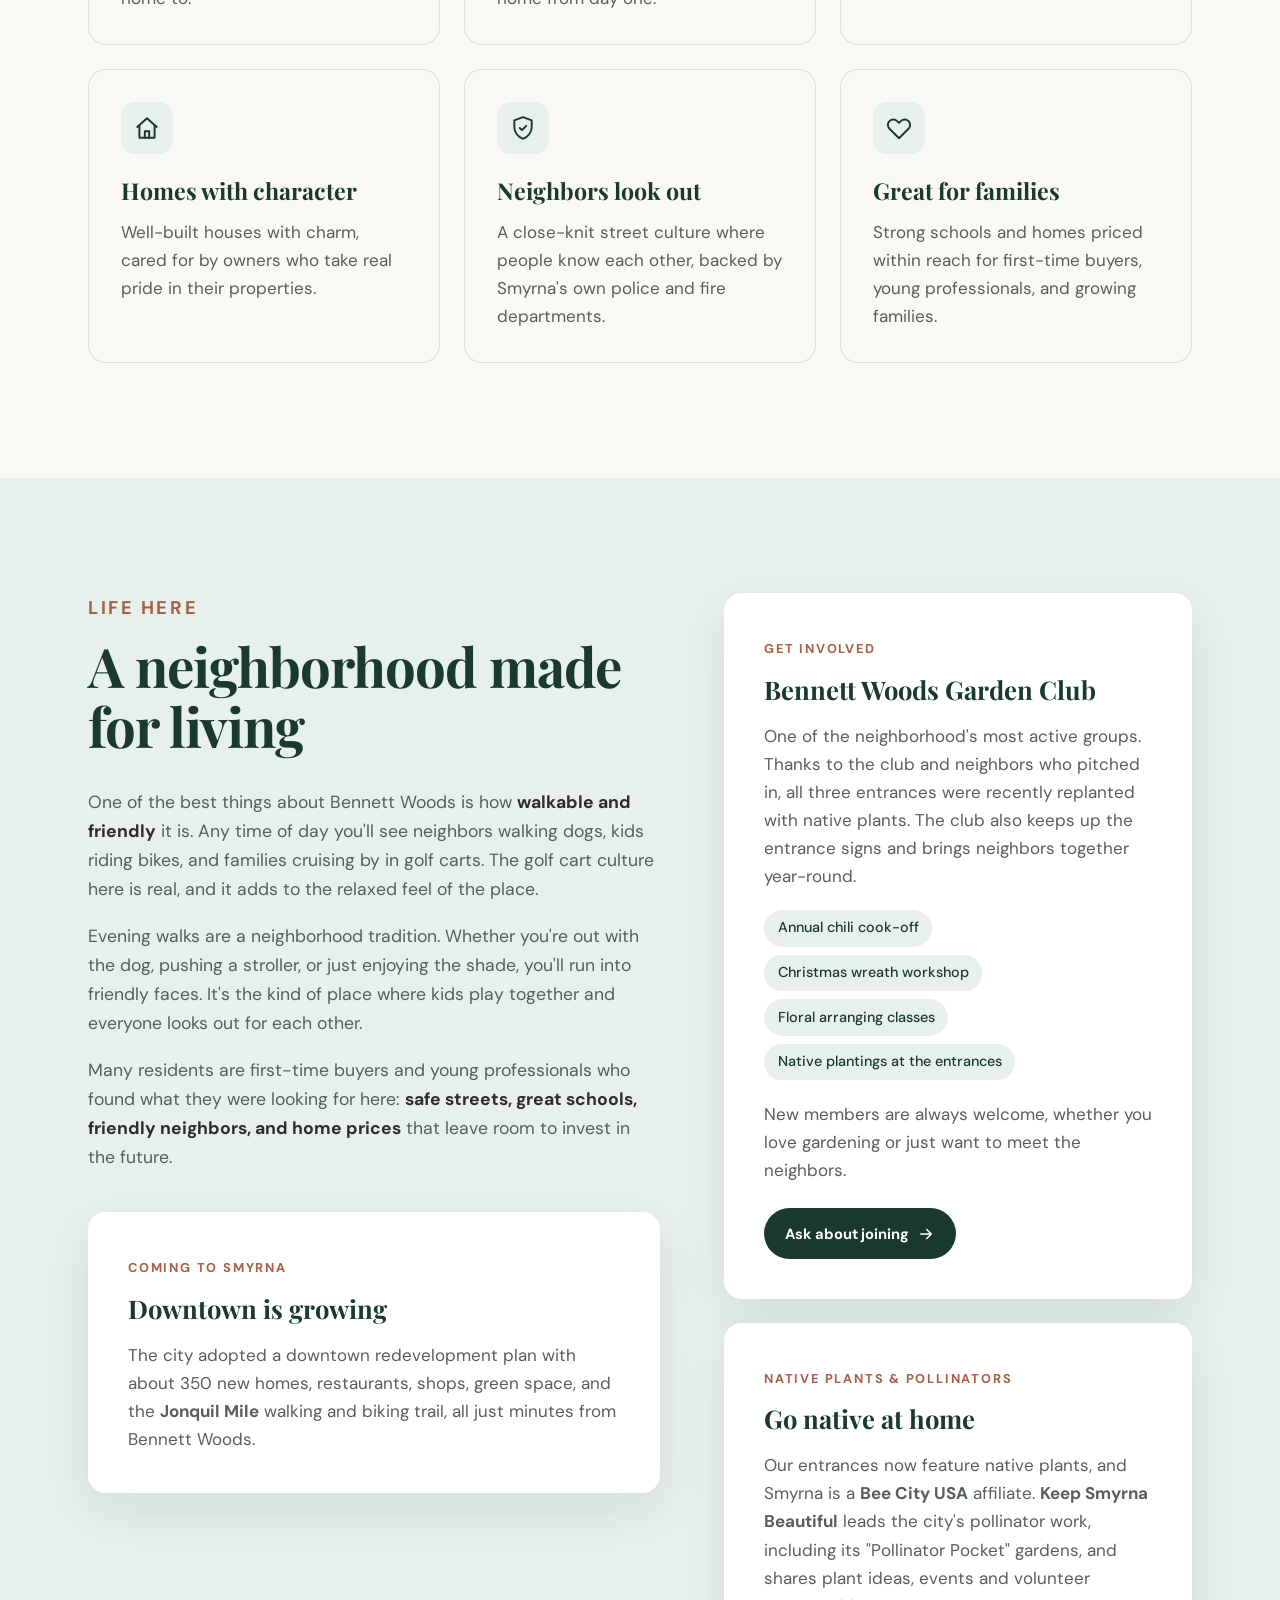
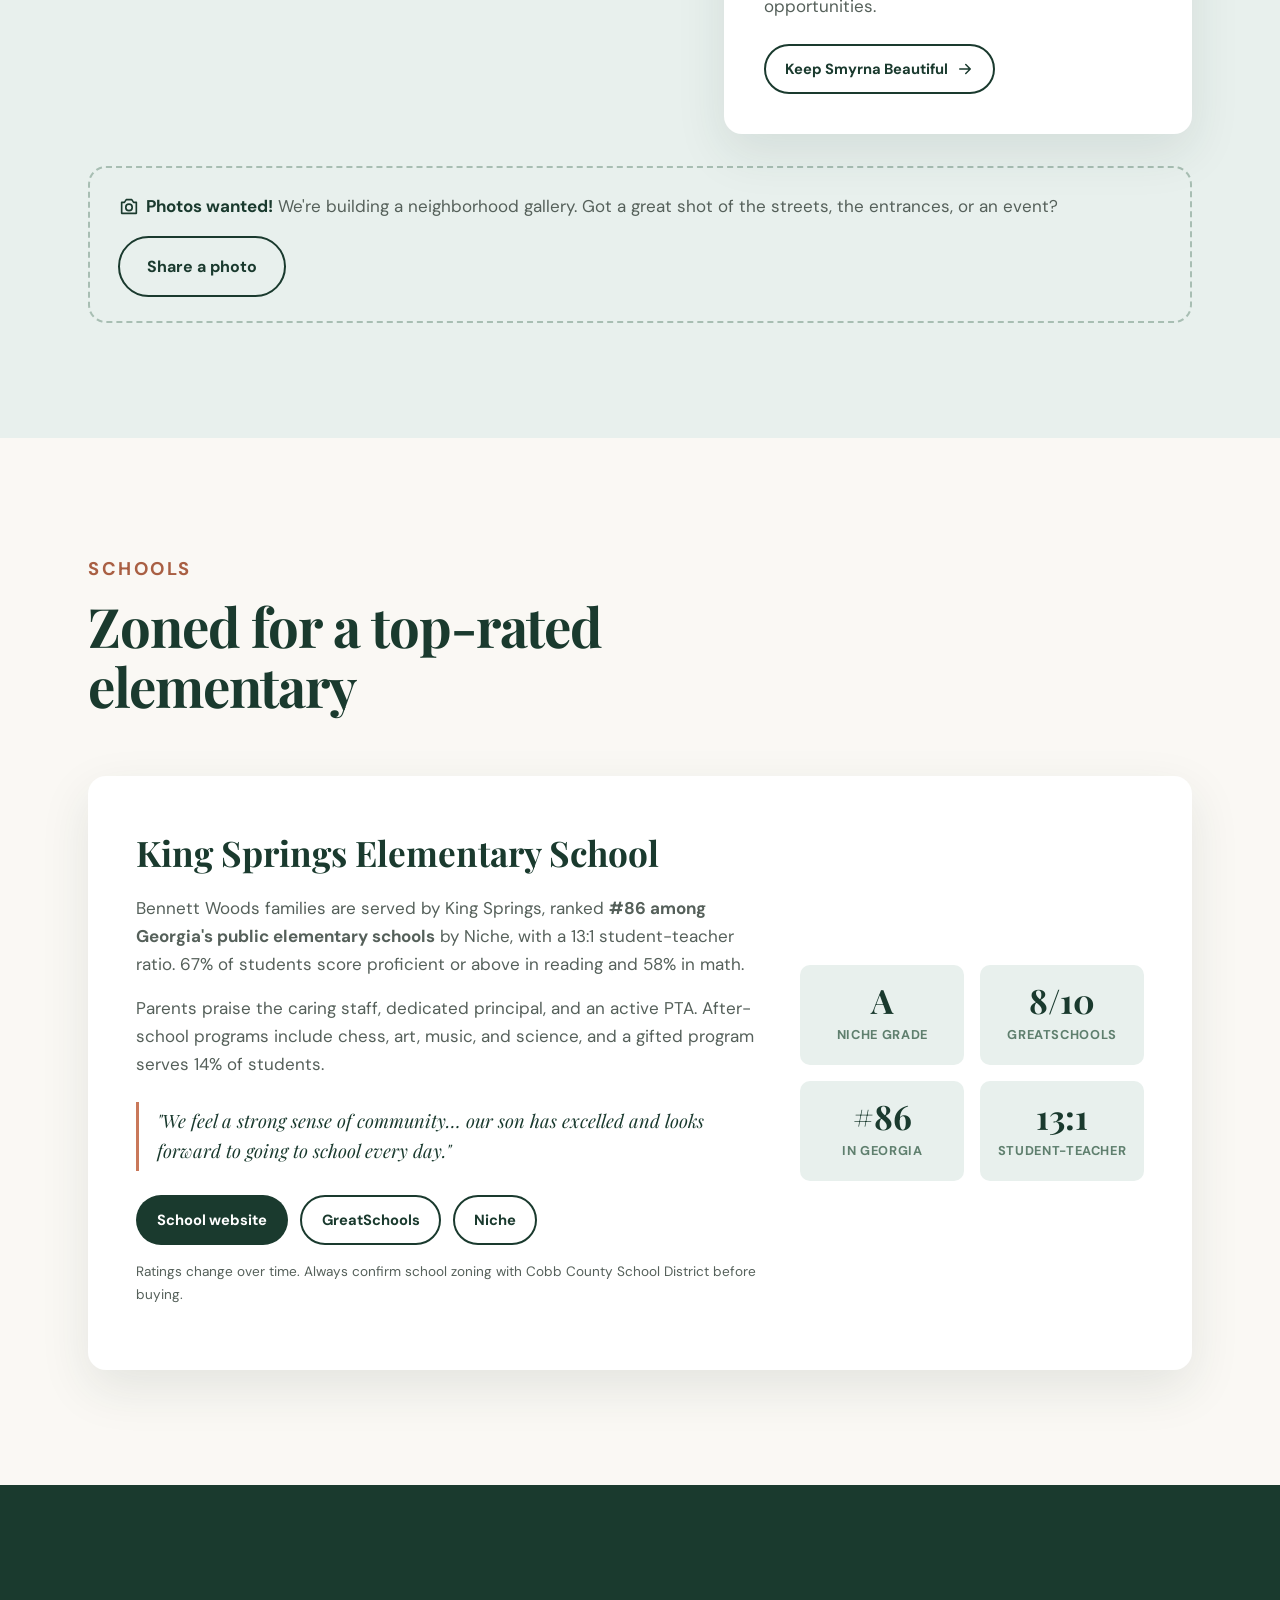
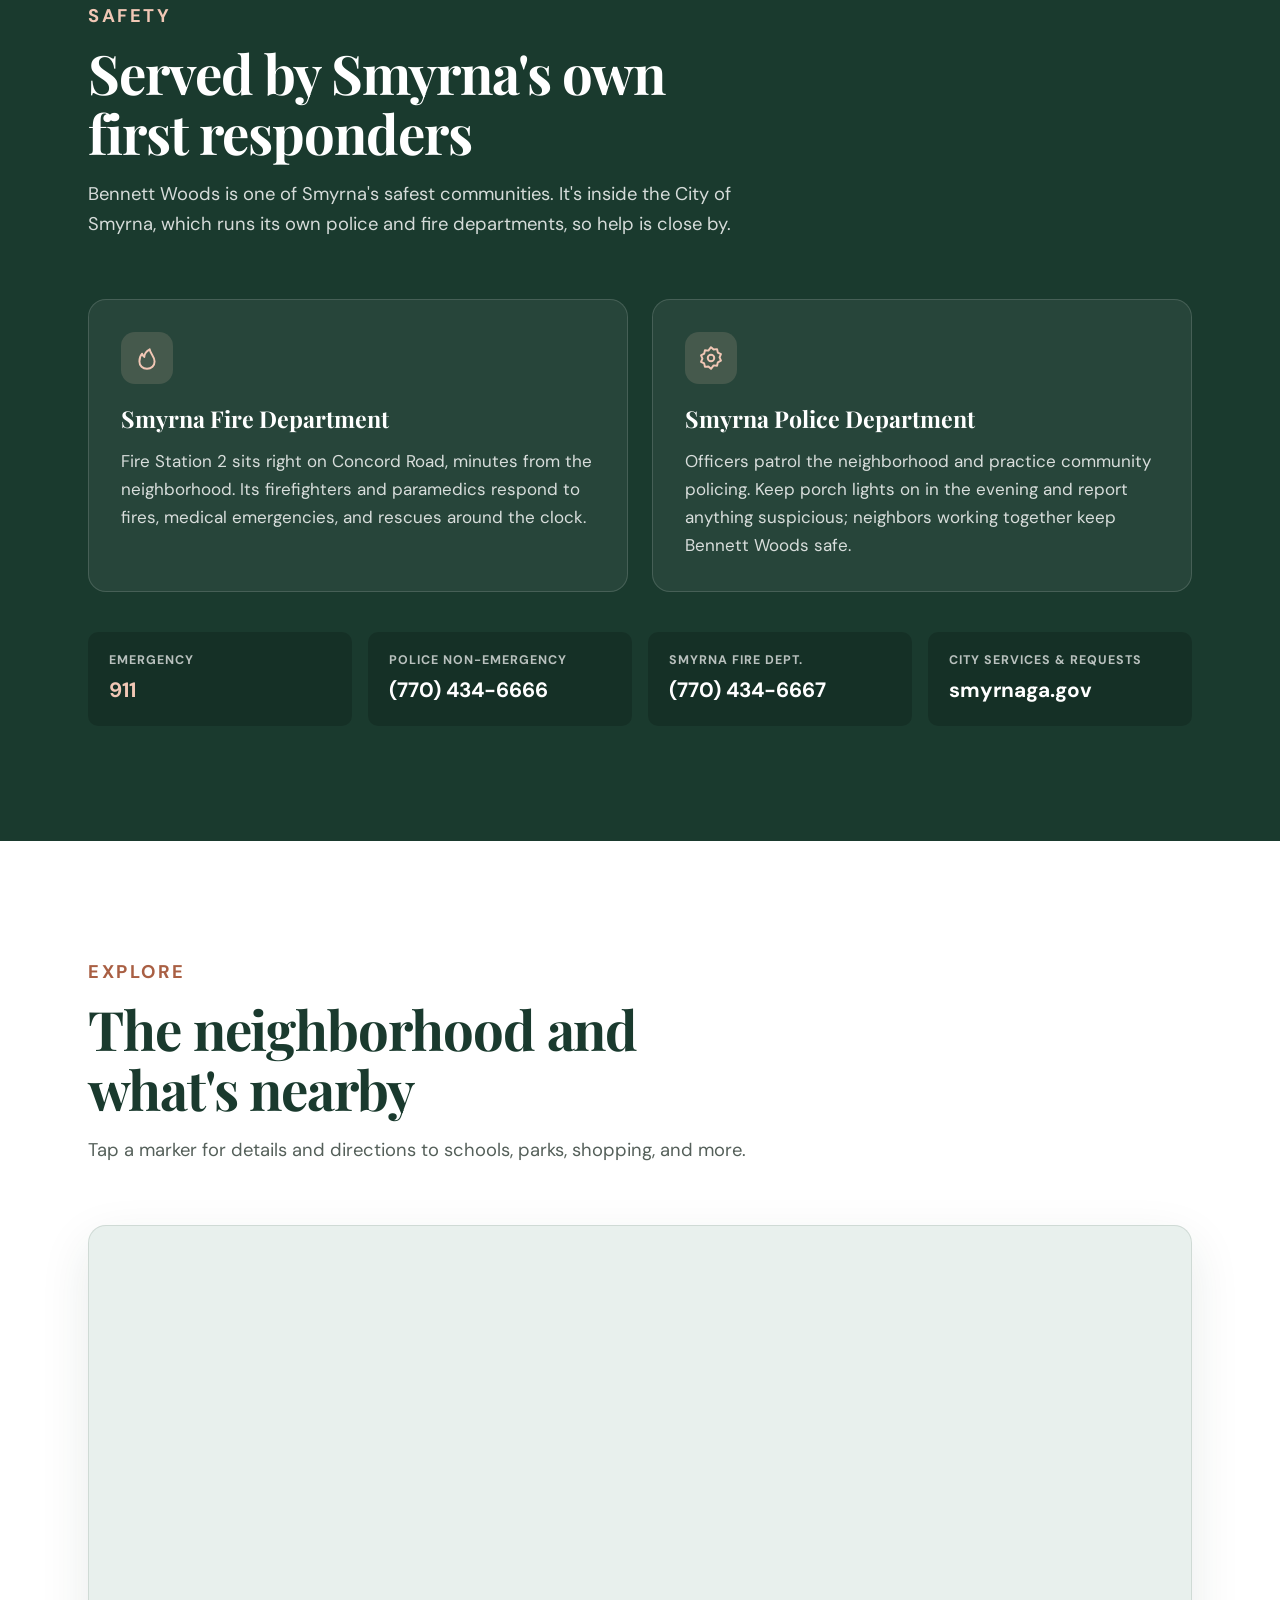
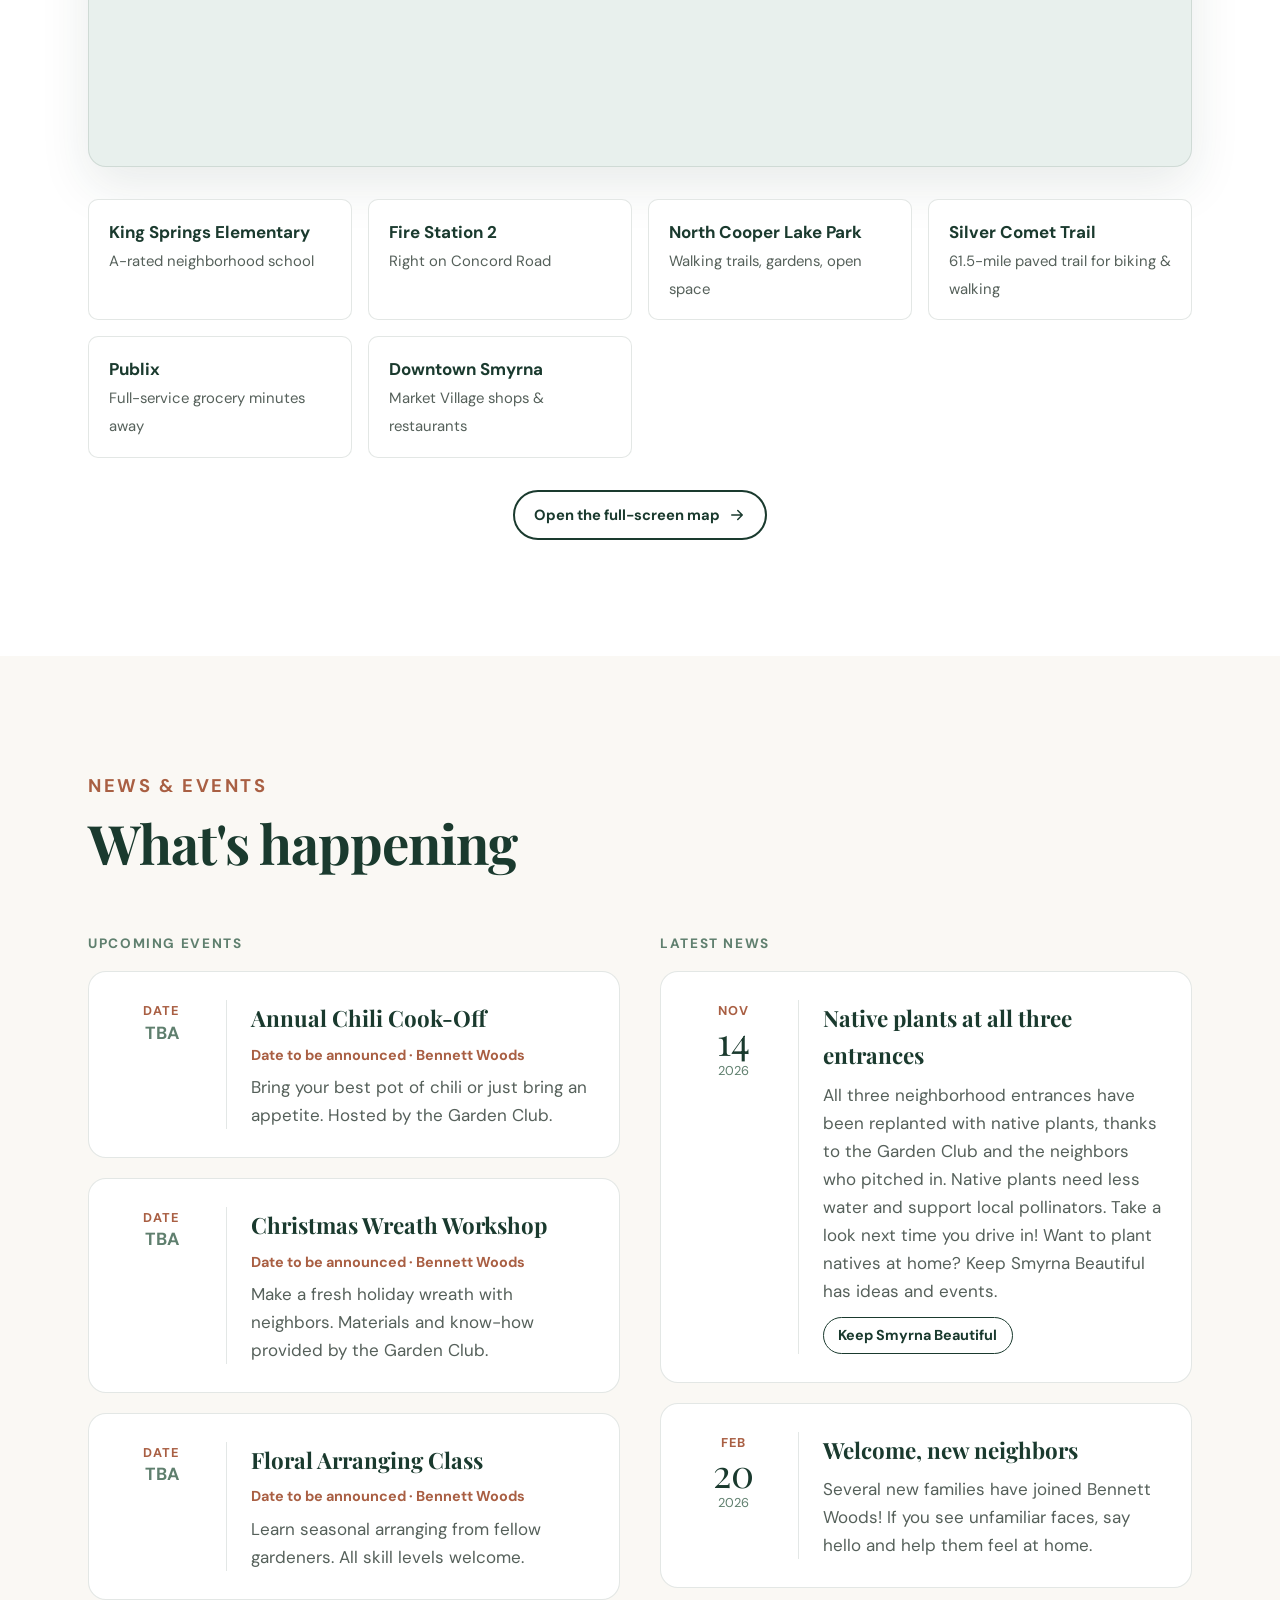
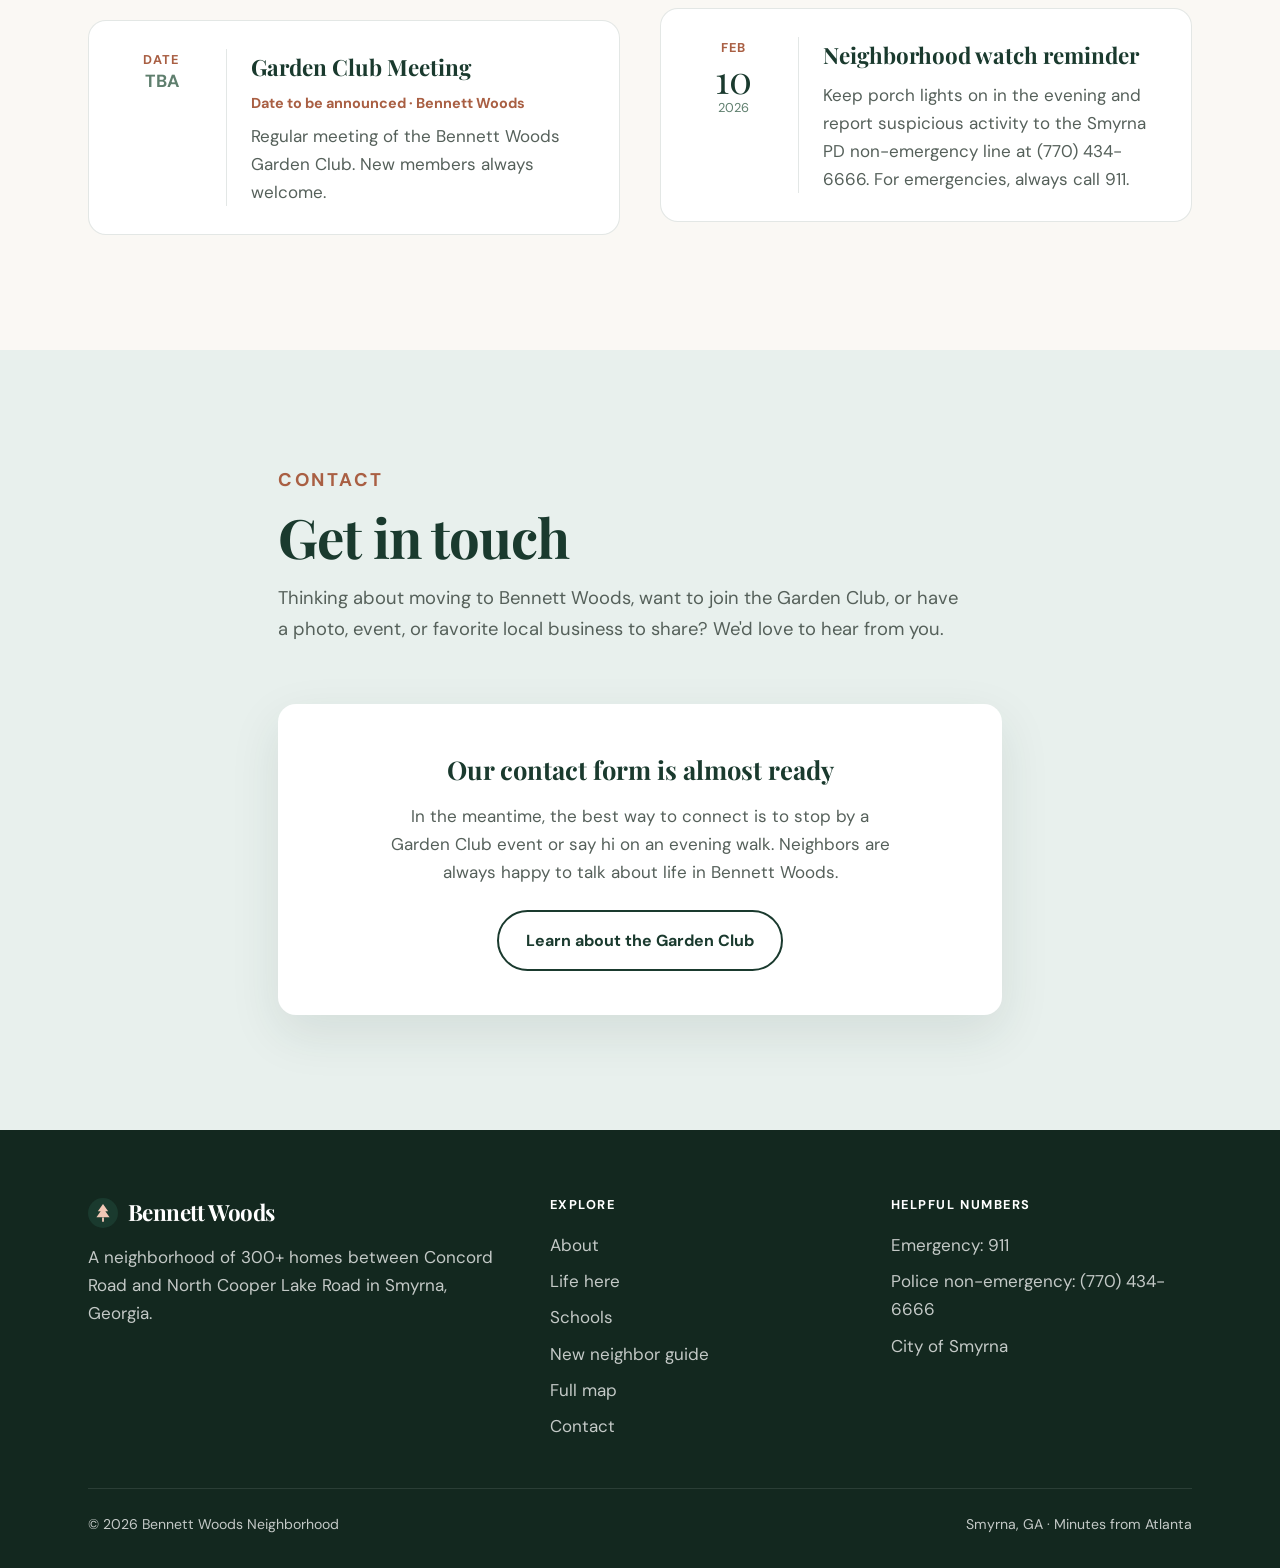
==== commit 0e08088a: "Add Keep Smyrna Beautiful native plant/pollinator info; restore safety line - 'Go native at home' pa" ====
--- a/index.html
+++ b/index.html
@@ -173,6 +173,11 @@
                     <p>Evening walks are a neighborhood tradition. Whether you're out with the dog, pushing a stroller, or just enjoying the shade, you'll run into friendly faces. It's the kind of place where kids play together and everyone looks out for each other.</p>
                     <p>Many residents are first-time buyers and young professionals who found what they were looking for here: <strong>safe streets, great schools, friendly neighbors, and home prices</strong> that leave room to invest in the future.</p>
                 </div>
+                <aside class="panel reveal" style="margin-top:2.5rem">
+                    <p class="eyebrow" style="color:var(--clay-dark);margin-bottom:.5rem">Coming to Smyrna</p>
+                    <h3>Downtown is growing</h3>
+                    <p>The city adopted a downtown redevelopment plan with about 350 new homes, restaurants, shops, green space, and the <strong>Jonquil Mile</strong> walking and biking trail, all just minutes from Bennett Woods.</p>
+                </aside>
             </div>
             <div>
                 <aside class="panel reveal">
@@ -189,9 +194,10 @@
                     <div class="btn-row"><a href="#contact" class="btn btn-forest">Ask about joining <svg aria-hidden="true"><use href="#i-arrow"/></svg></a></div>
                 </aside>
                 <aside class="panel reveal" style="margin-top:1.5rem">
-                    <p class="eyebrow" style="color:var(--clay-dark);margin-bottom:.5rem">Coming to Smyrna</p>
-                    <h3>Downtown is growing</h3>
-                    <p>The city adopted a downtown redevelopment plan with about 350 new homes, restaurants, shops, green space, and the <strong>Jonquil Mile</strong> walking and biking trail, all just minutes from Bennett Woods.</p>
+                    <p class="eyebrow" style="color:var(--clay-dark);margin-bottom:.5rem">Native plants &amp; pollinators</p>
+                    <h3>Go native at home</h3>
+                    <p>Our entrances now feature native plants, and Smyrna is a <strong>Bee City USA</strong> affiliate. <strong>Keep Smyrna Beautiful</strong> leads the city's pollinator work, including its "Pollinator Pocket" gardens, and shares plant ideas, events and volunteer opportunities.</p>
+                    <div class="btn-row"><a href="https://linktr.ee/keepsmyrnabeautiful" class="btn btn-outline" target="_blank" rel="noopener">Keep Smyrna Beautiful <svg aria-hidden="true"><use href="#i-arrow"/></svg></a></div>
                 </aside>
             </div>
         </div>
@@ -256,7 +262,7 @@
         <div class="section-head">
             <p class="eyebrow">Safety</p>
             <h2>Served by Smyrna's own first responders</h2>
-            <p>Bennett Woods is inside the City of Smyrna, which runs its own police and fire departments, so help is close by.</p>
+            <p>Bennett Woods is one of Smyrna's safest communities. It's inside the City of Smyrna, which runs its own police and fire departments, so help is close by.</p>
         </div>
         <div class="card-grid">
             <article class="dark-card reveal">
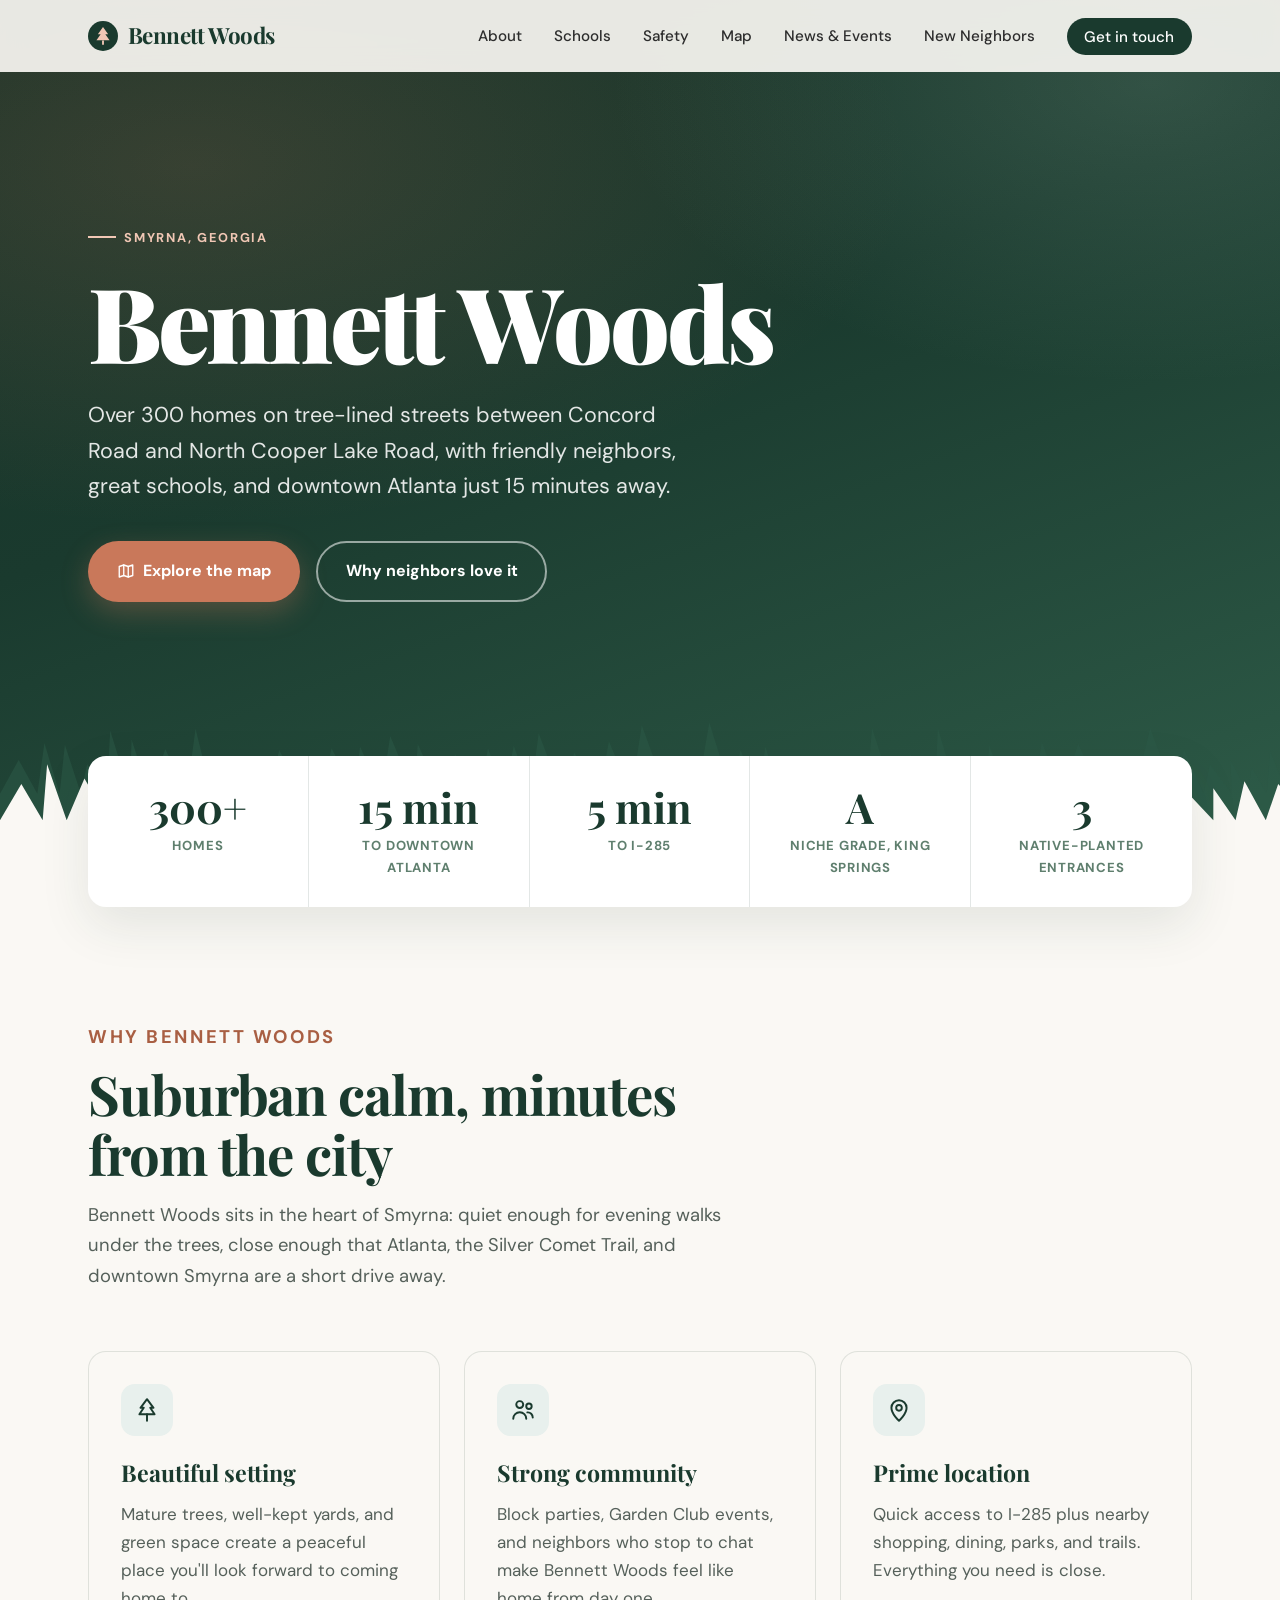
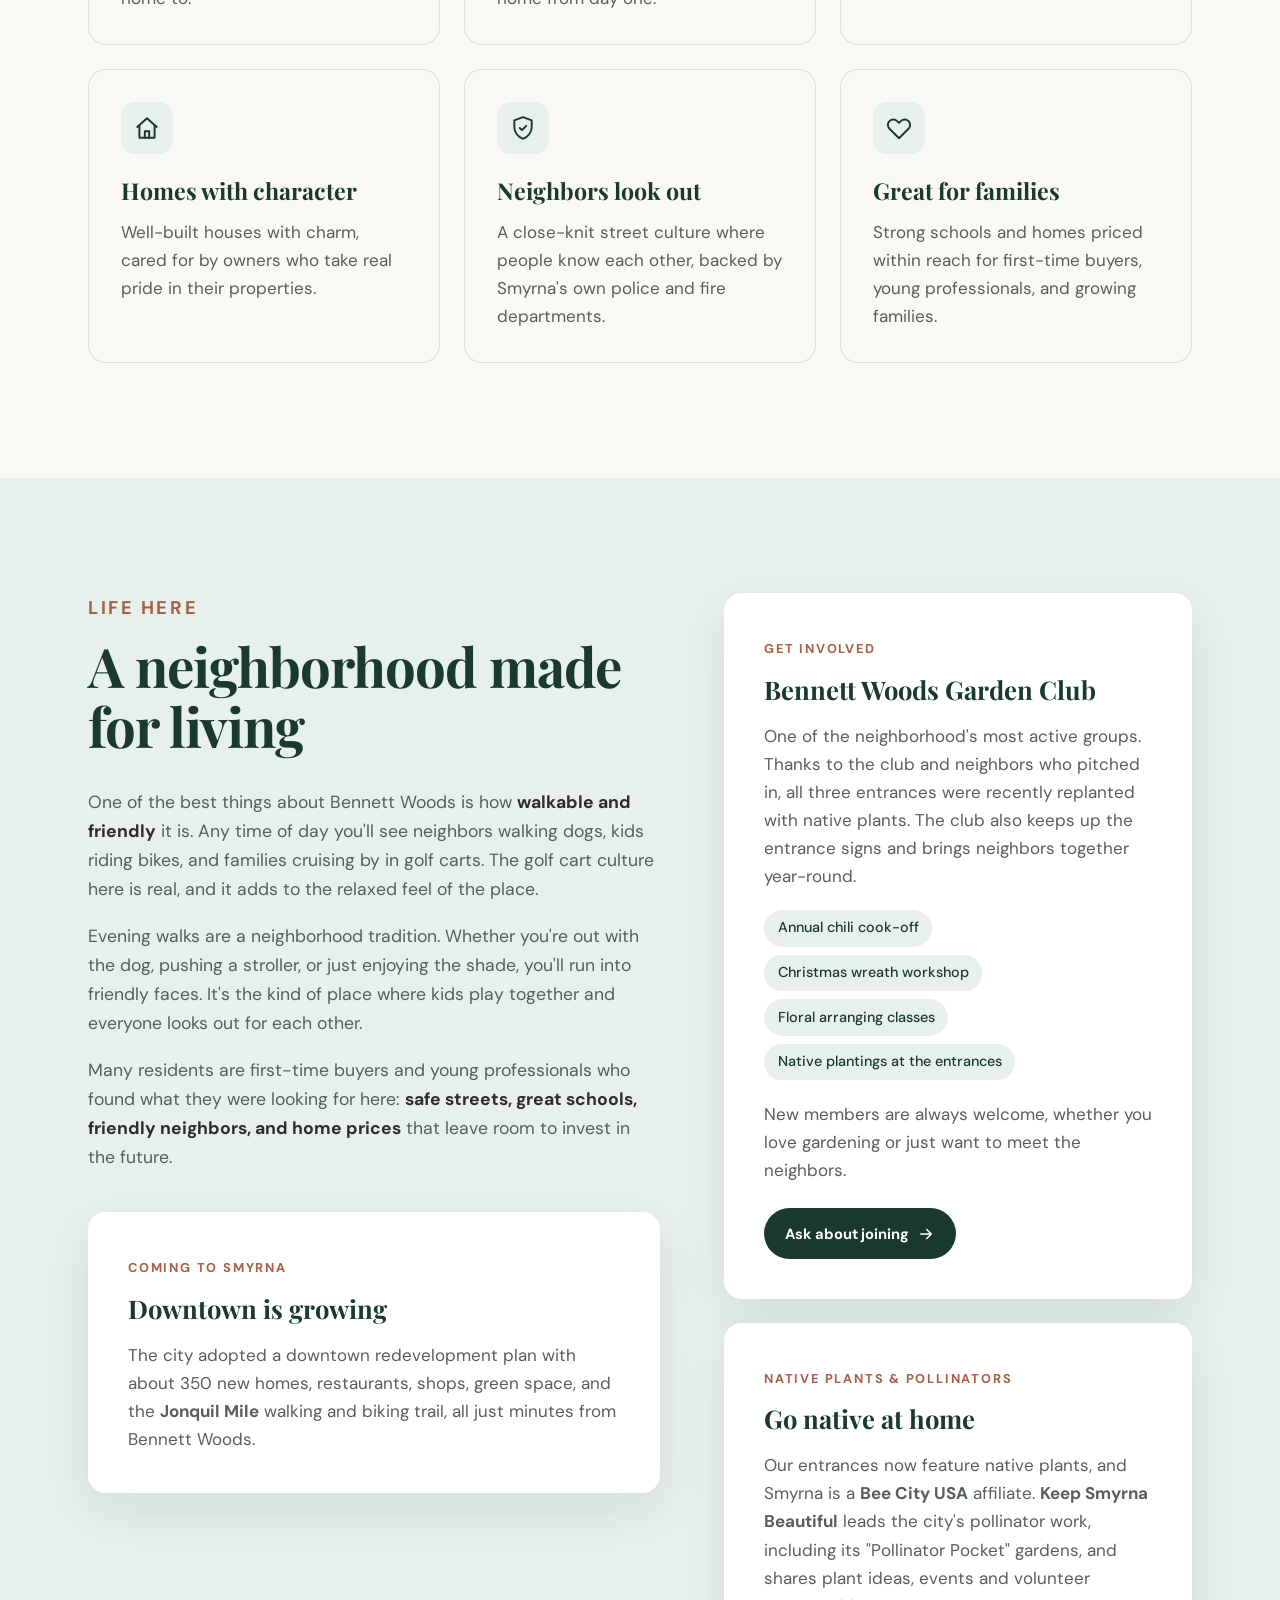
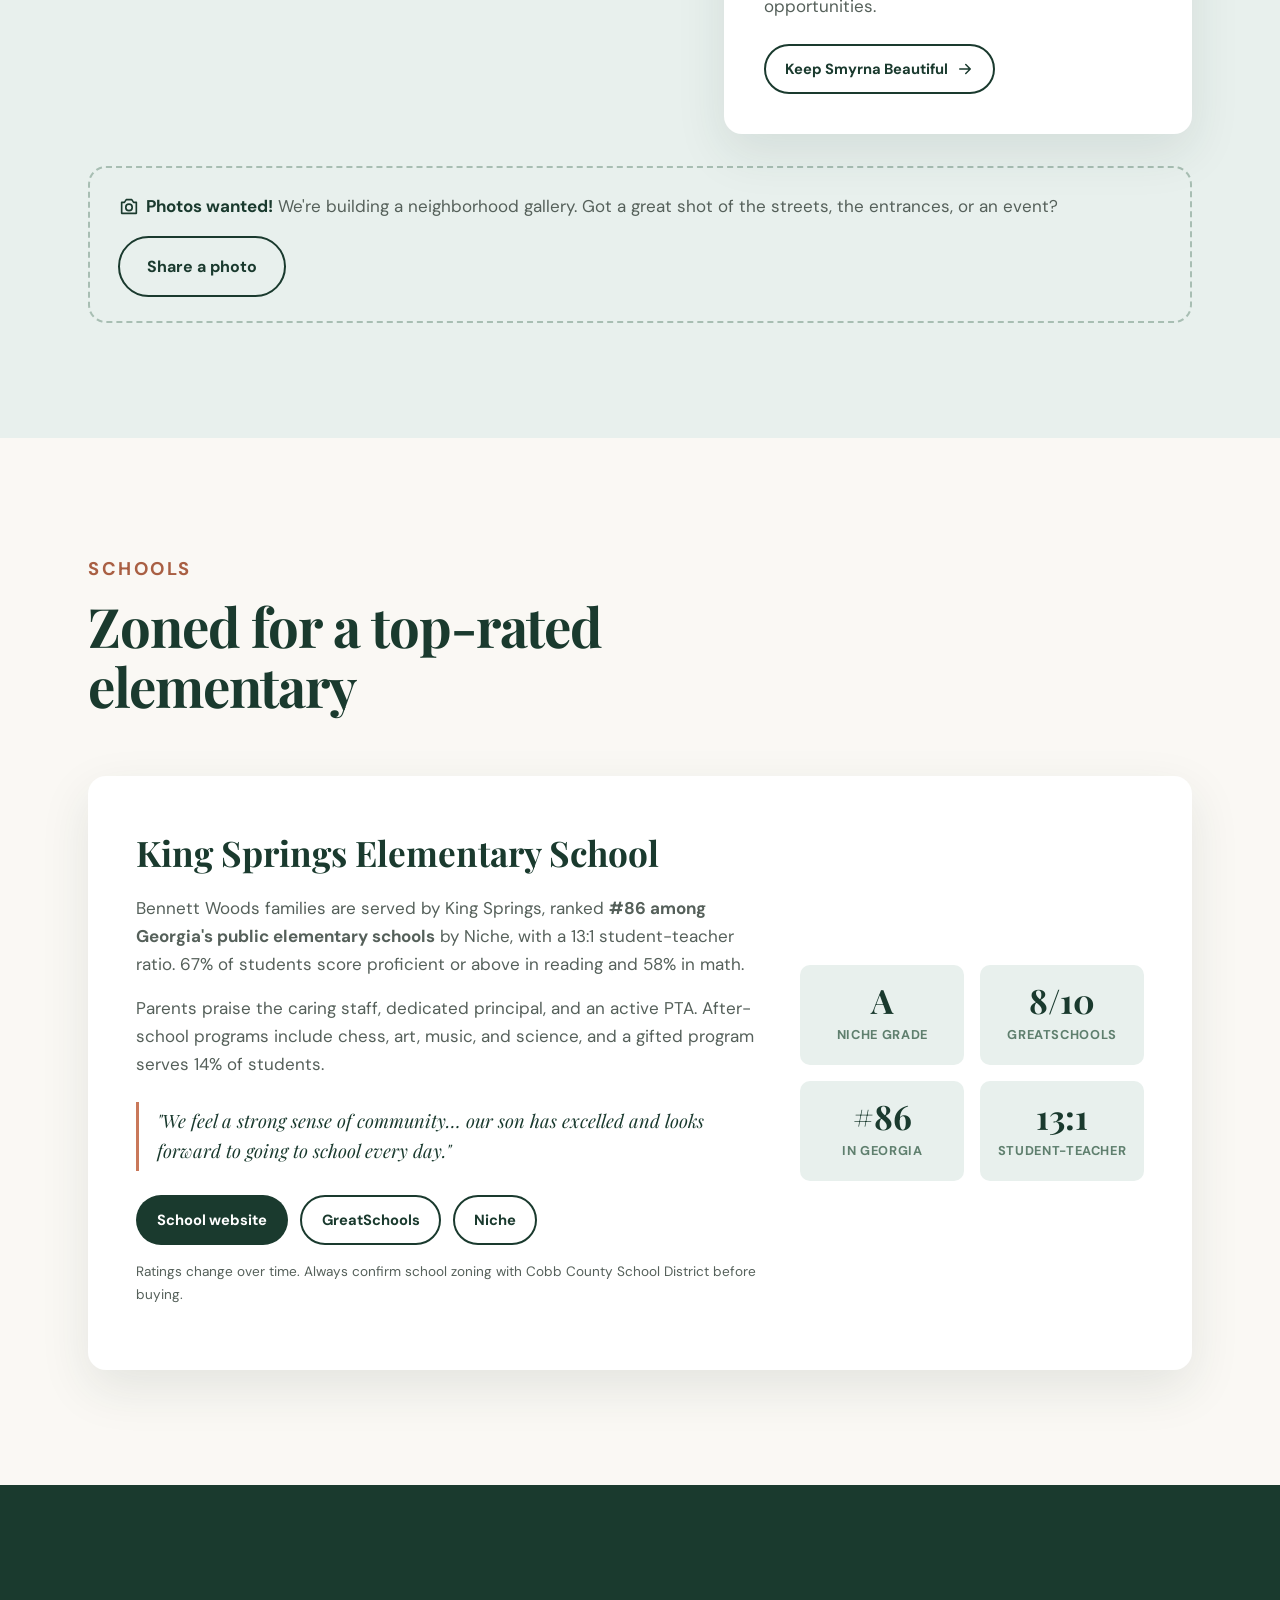
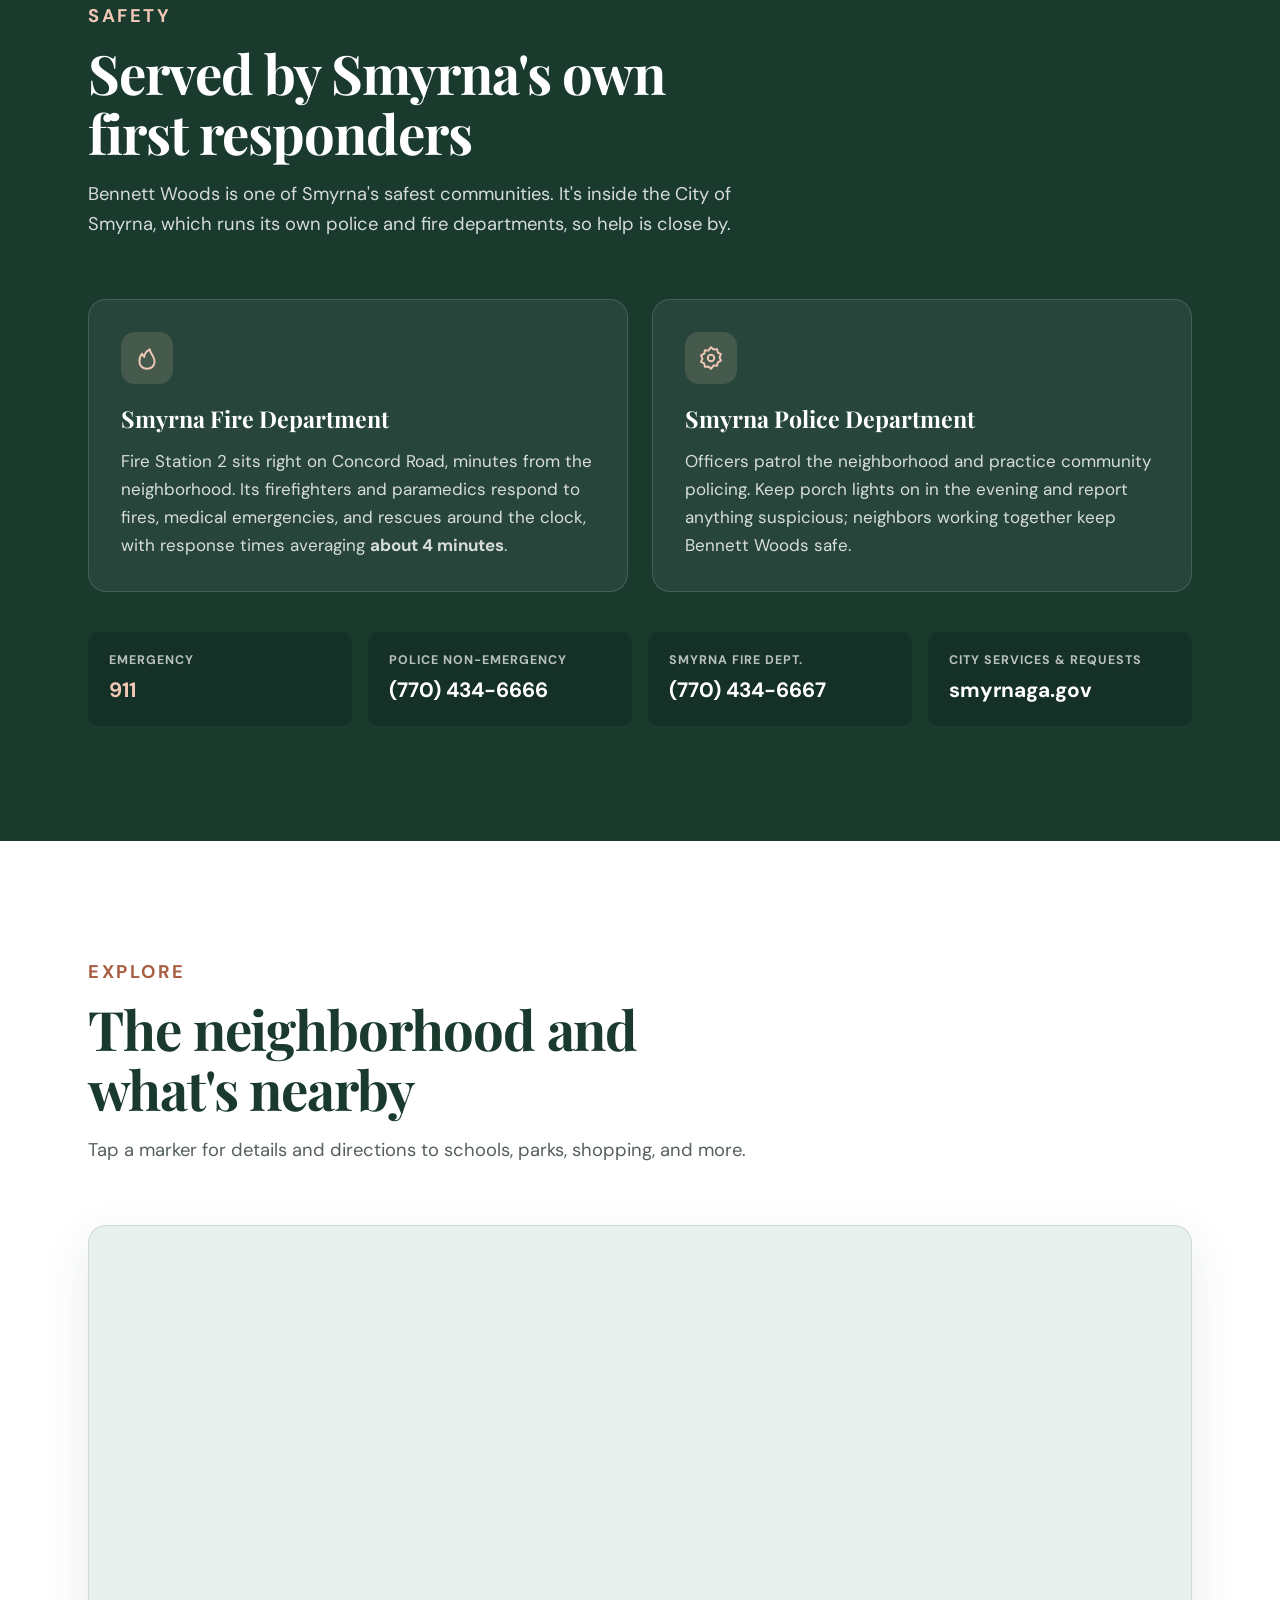
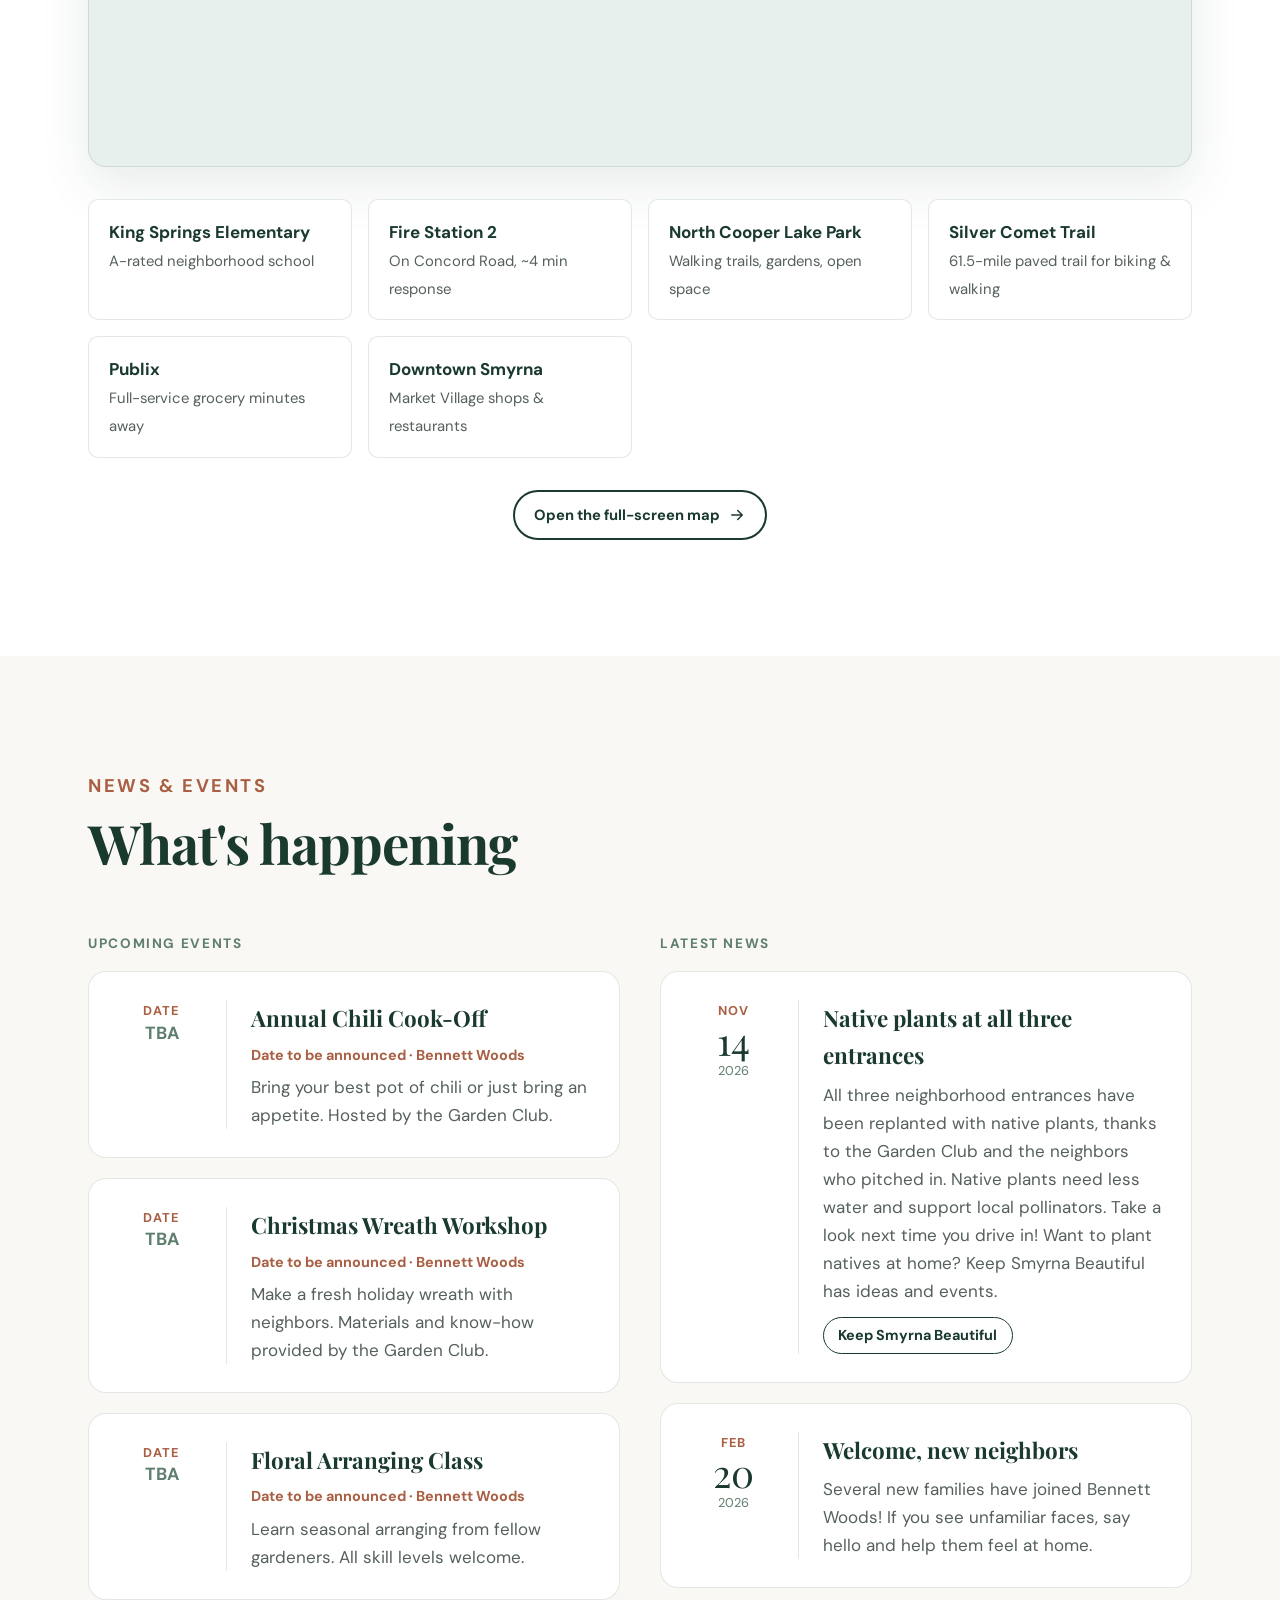
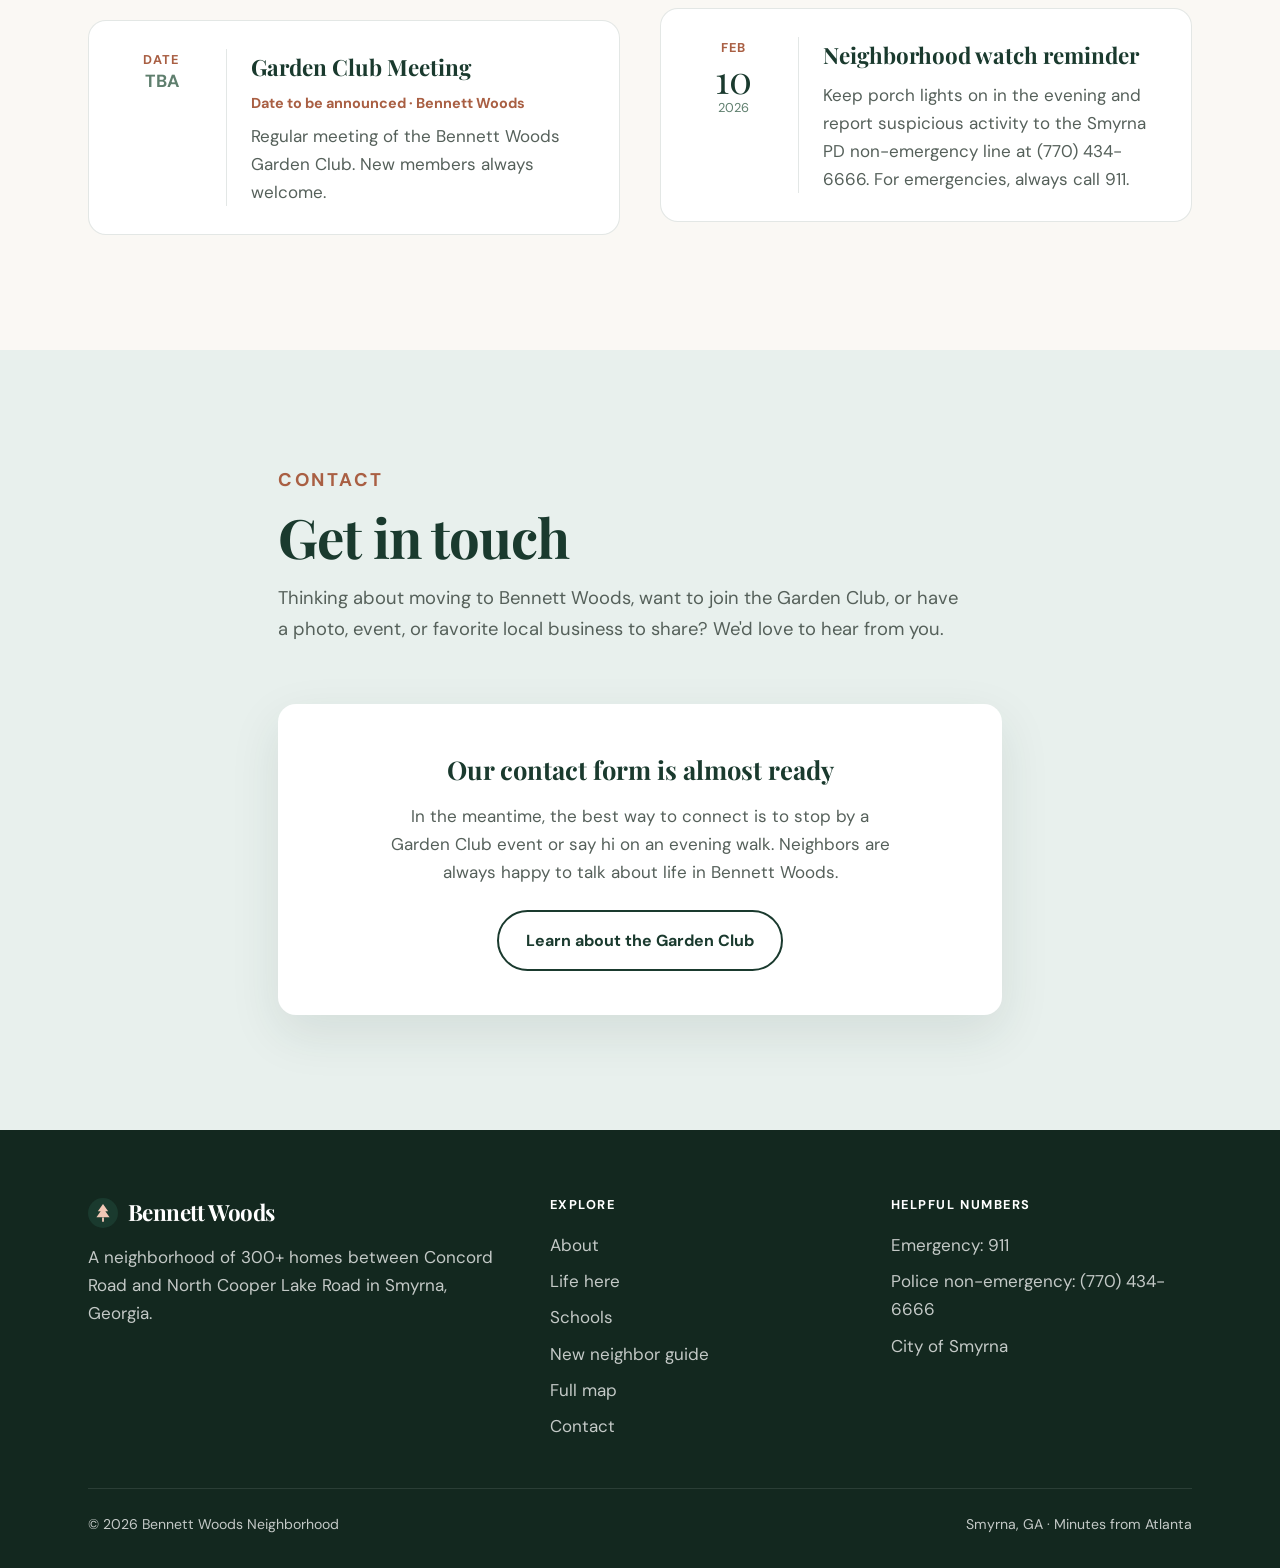
==== commit 2f208cf8: "Restore confirmed ~4 minute fire response time Co-Authored-By: Claude Opus 5.5 <noreply@anthropic.co" ====
--- a/index.html
+++ b/index.html
@@ -268,7 +268,7 @@
             <article class="dark-card reveal">
                 <span class="icon"><svg aria-hidden="true"><use href="#i-flame"/></svg></span>
                 <h3>Smyrna Fire Department</h3>
-                <p>Fire Station 2 sits right on Concord Road, minutes from the neighborhood. Its firefighters and paramedics respond to fires, medical emergencies, and rescues around the clock.</p>
+                <p>Fire Station 2 sits right on Concord Road, minutes from the neighborhood. Its firefighters and paramedics respond to fires, medical emergencies, and rescues around the clock, with response times averaging <strong>about 4 minutes</strong>.</p>
             </article>
             <article class="dark-card reveal">
                 <span class="icon"><svg aria-hidden="true"><use href="#i-badge"/></svg></span>
@@ -298,7 +298,7 @@
         </div>
         <ul class="places">
             <li><b>King Springs Elementary</b><span>A-rated neighborhood school</span></li>
-            <li><b>Fire Station 2</b><span>Right on Concord Road</span></li>
+            <li><b>Fire Station 2</b><span>On Concord Road, ~4 min response</span></li>
             <li><b>North Cooper Lake Park</b><span>Walking trails, gardens, open space</span></li>
             <li><b>Silver Comet Trail</b><span>61.5-mile paved trail for biking &amp; walking</span></li>
             <li><b>Publix</b><span>Full-service grocery minutes away</span></li>
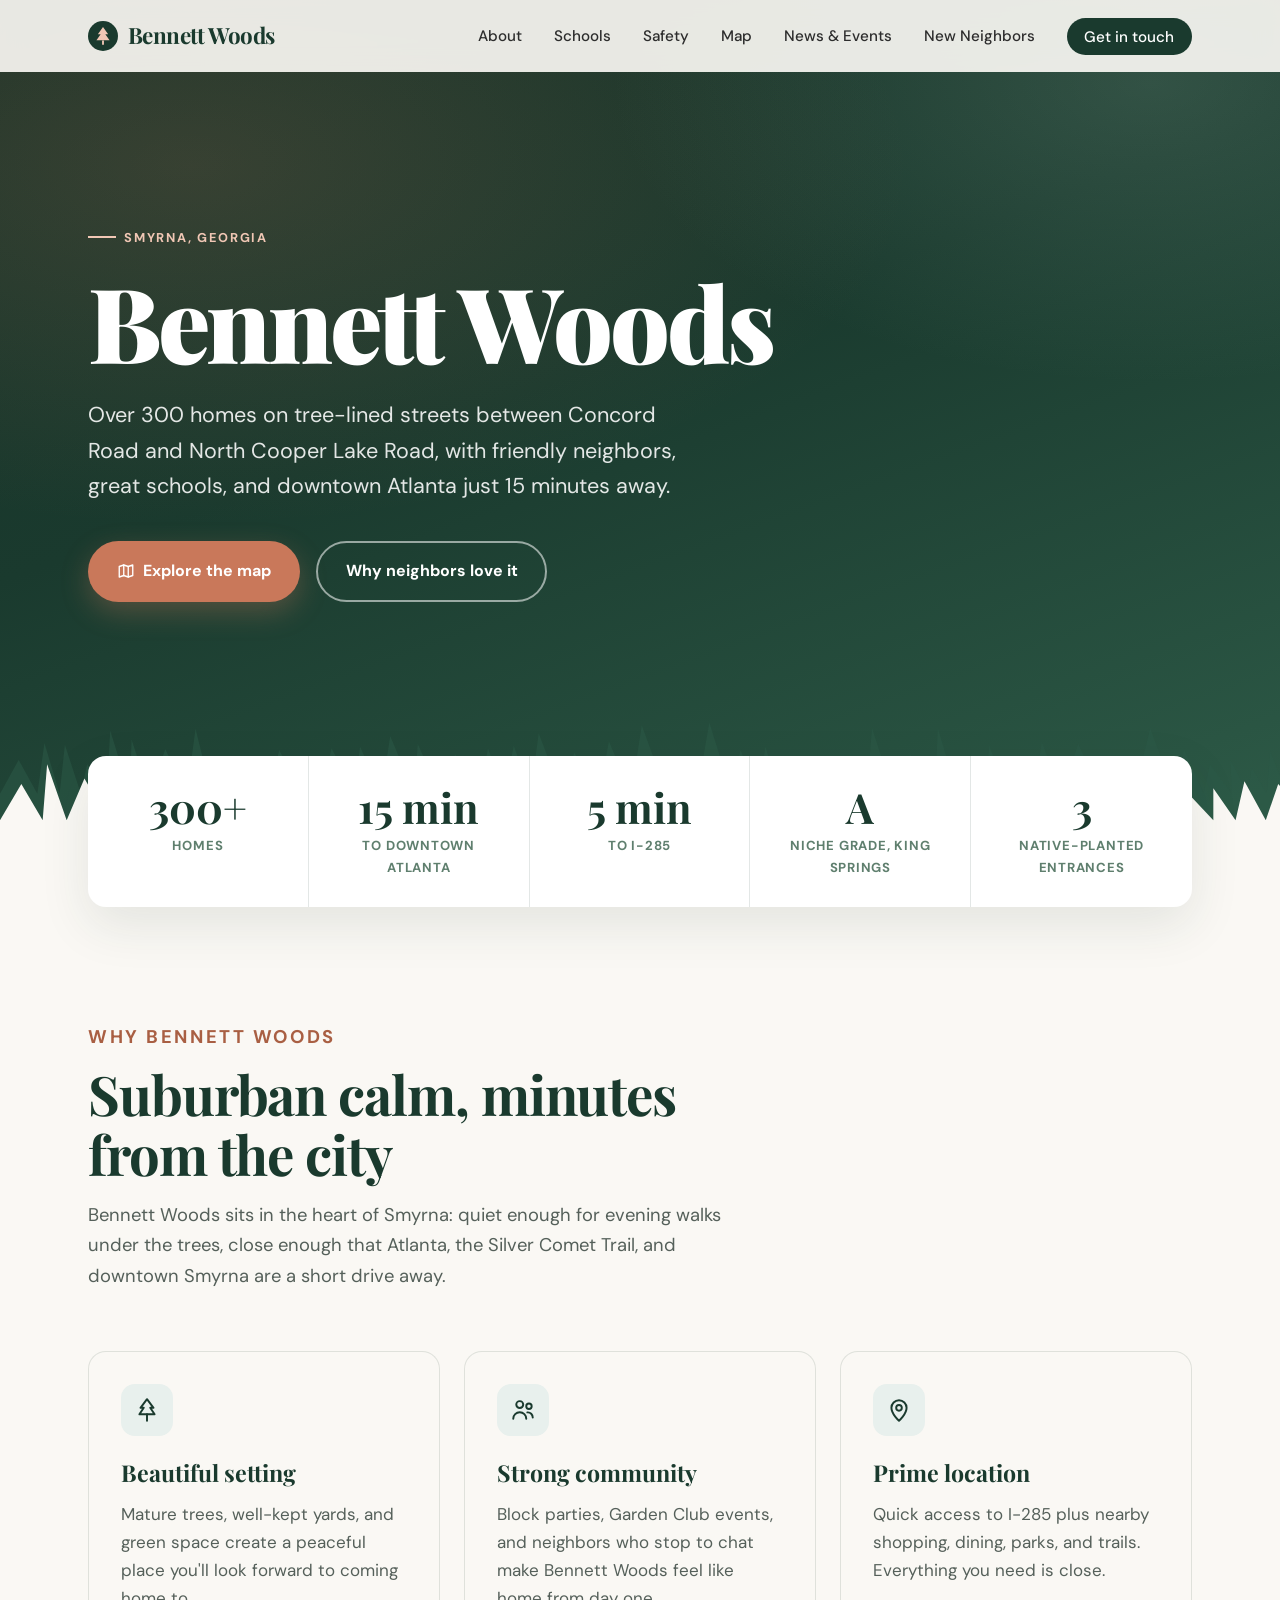
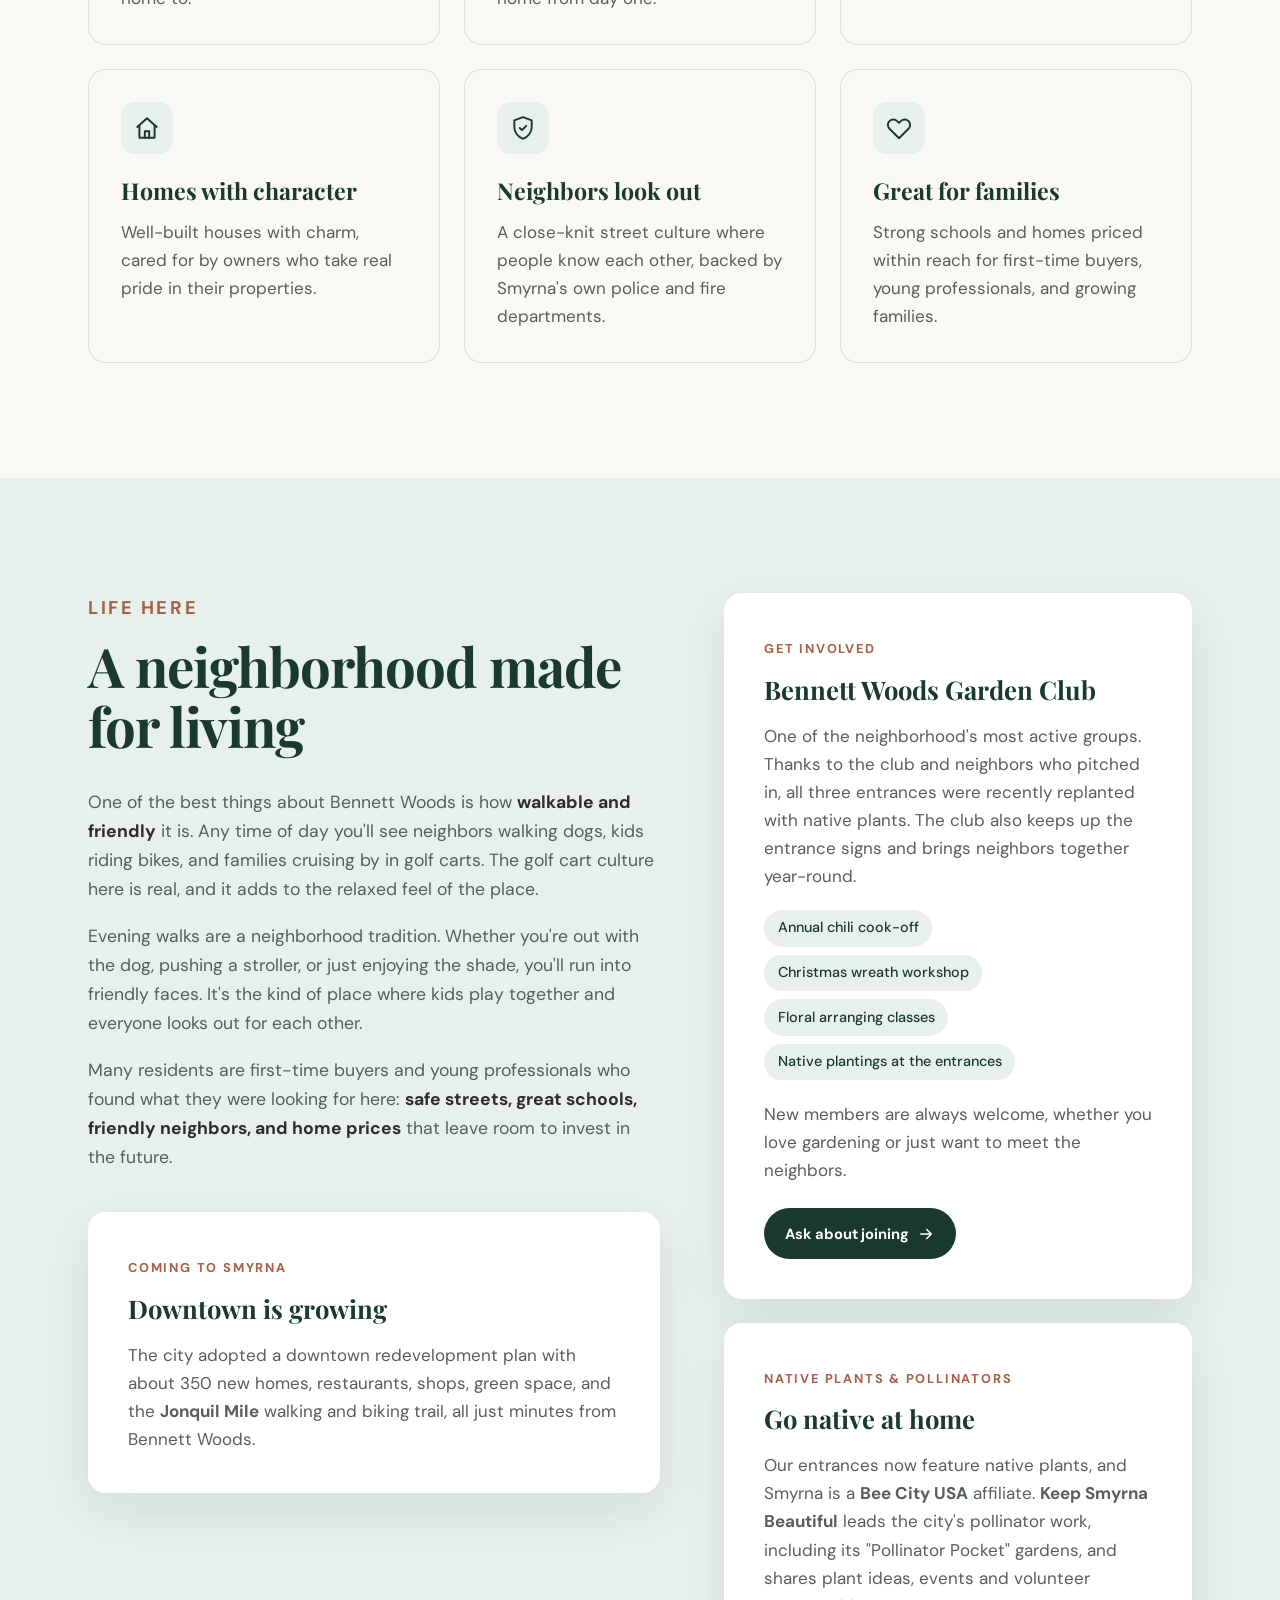
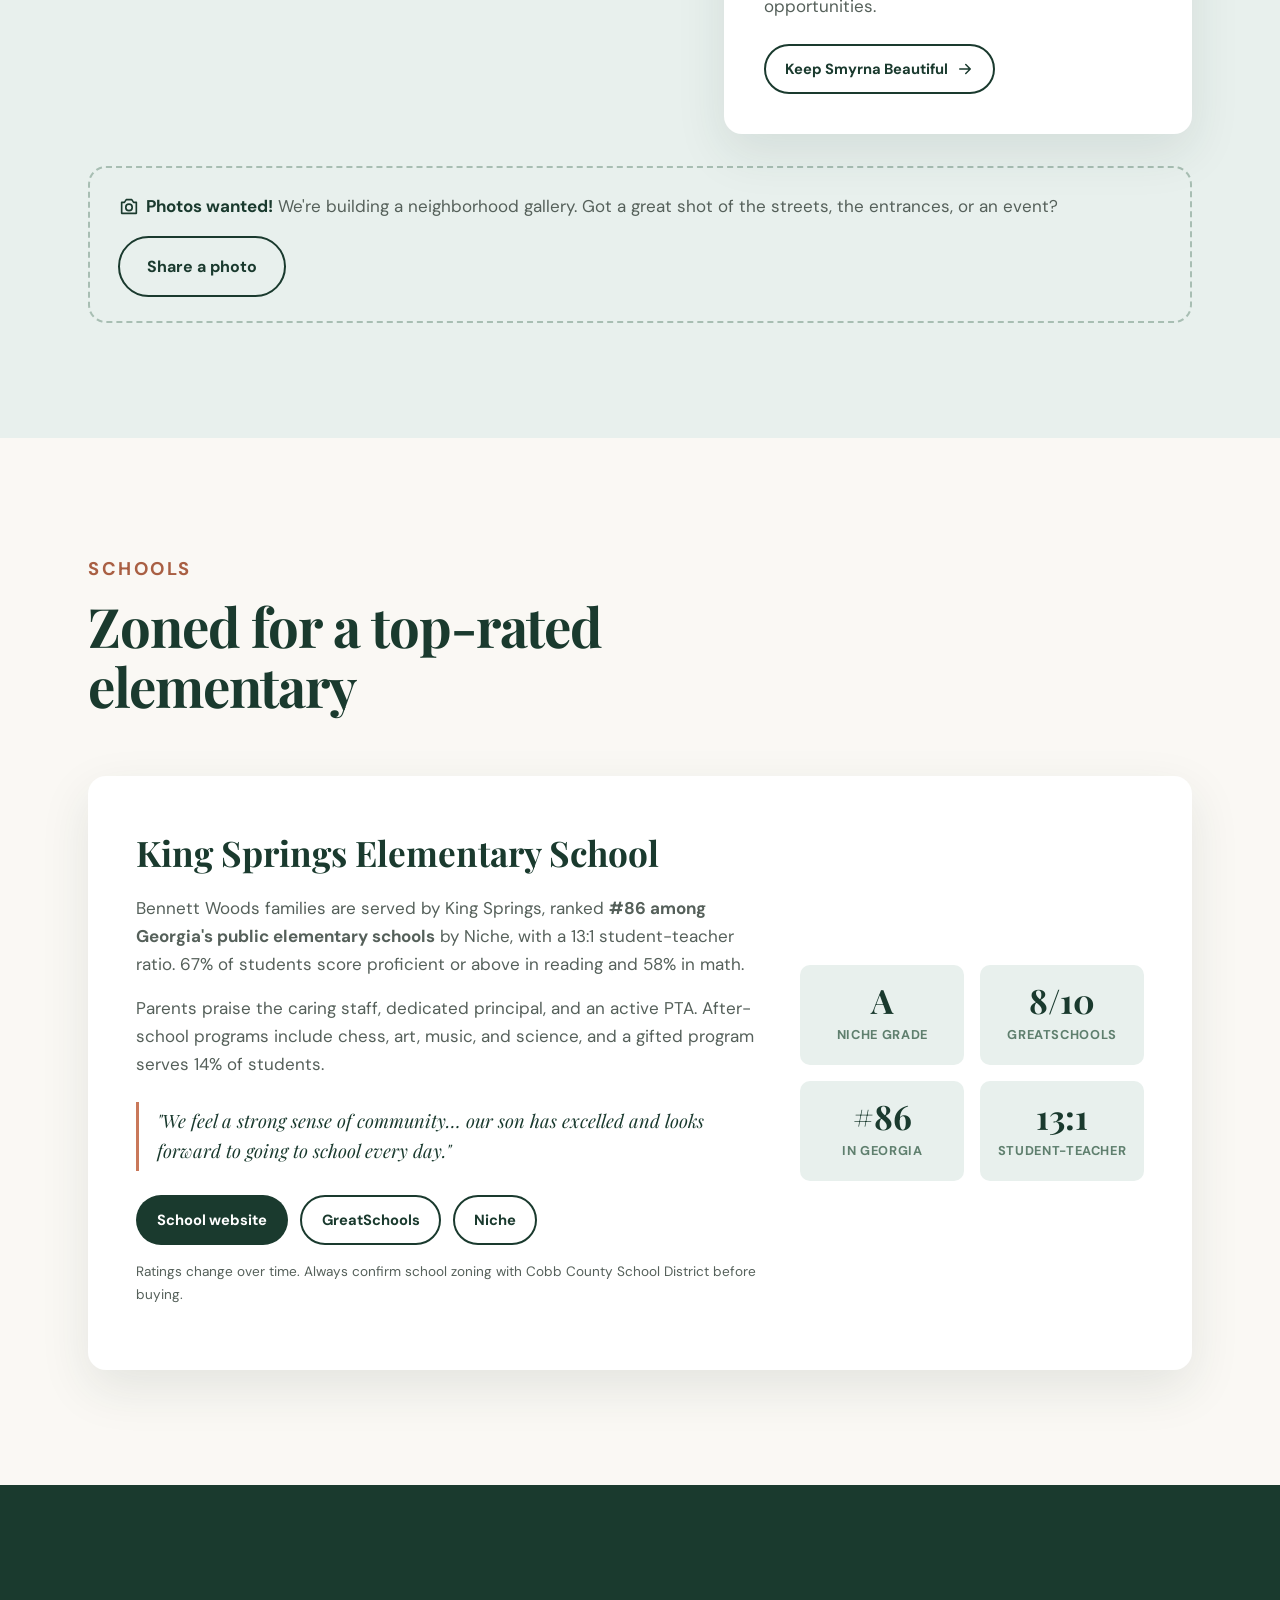
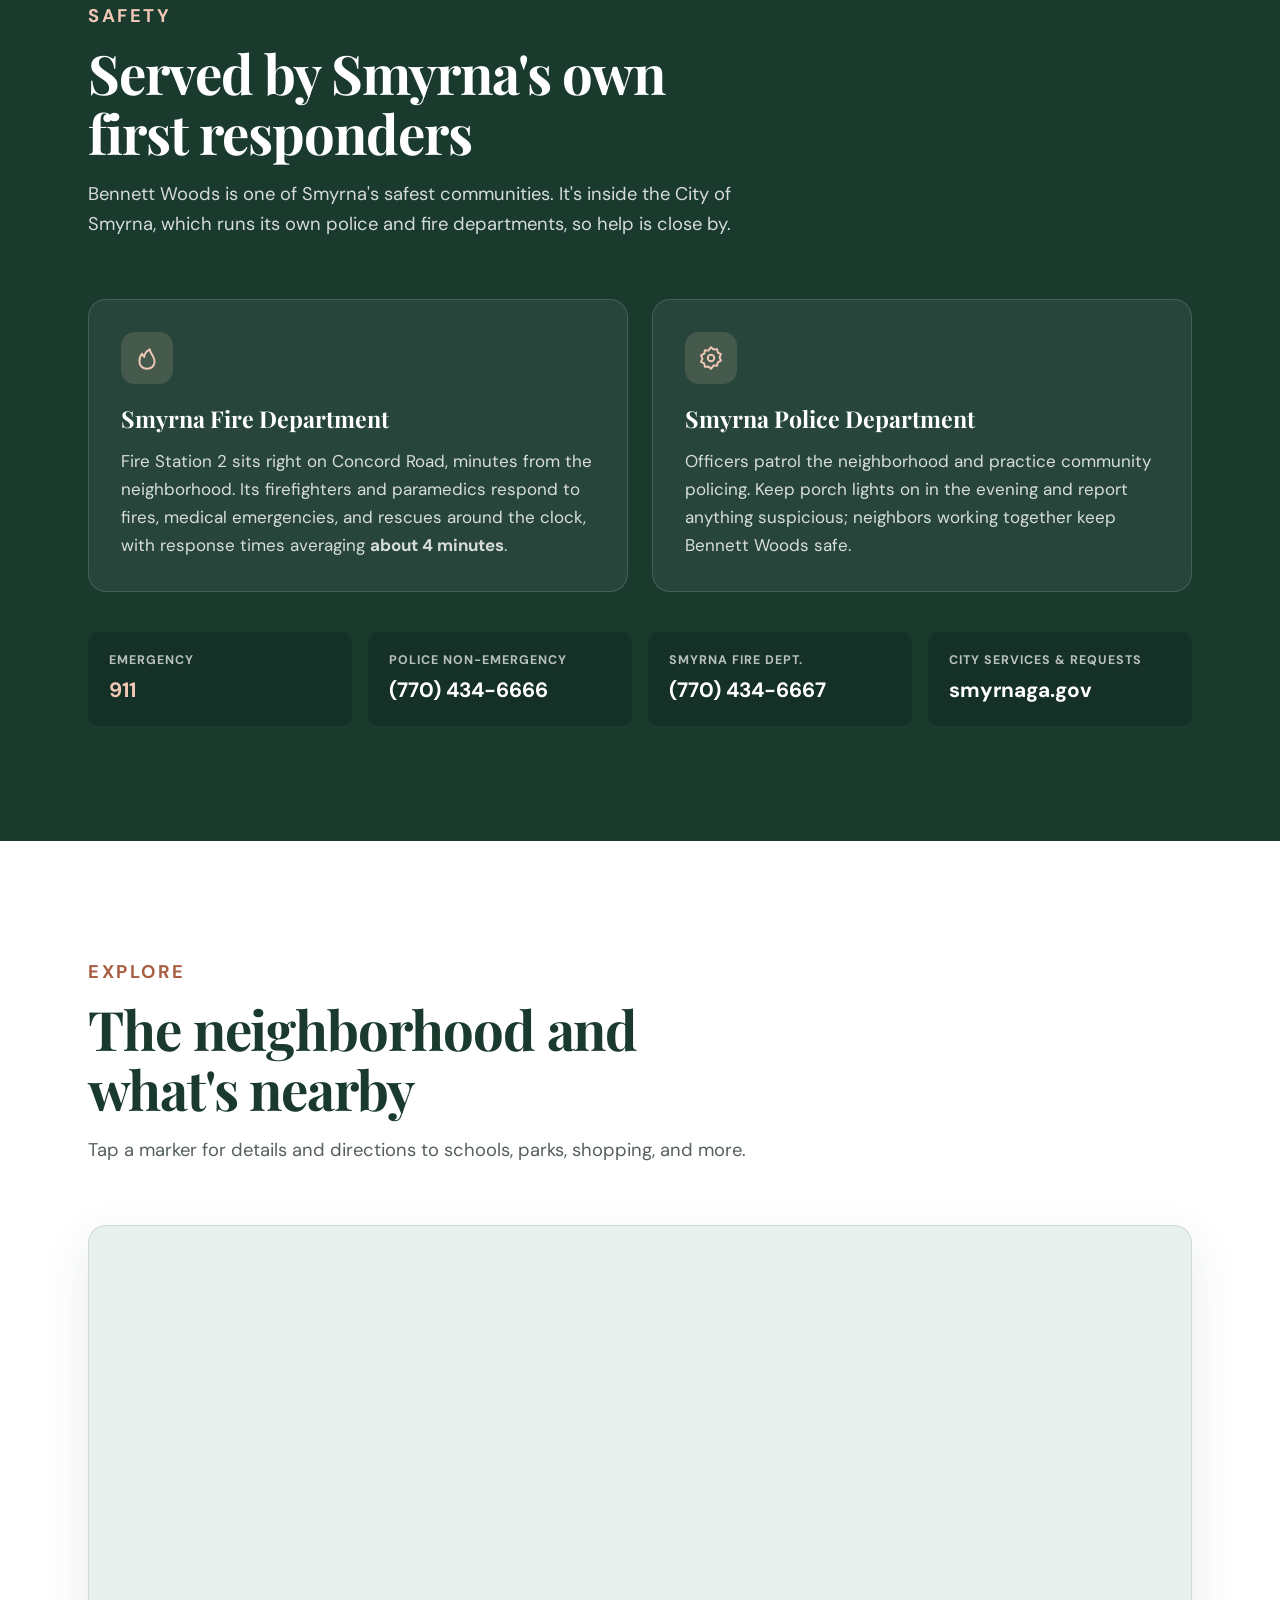
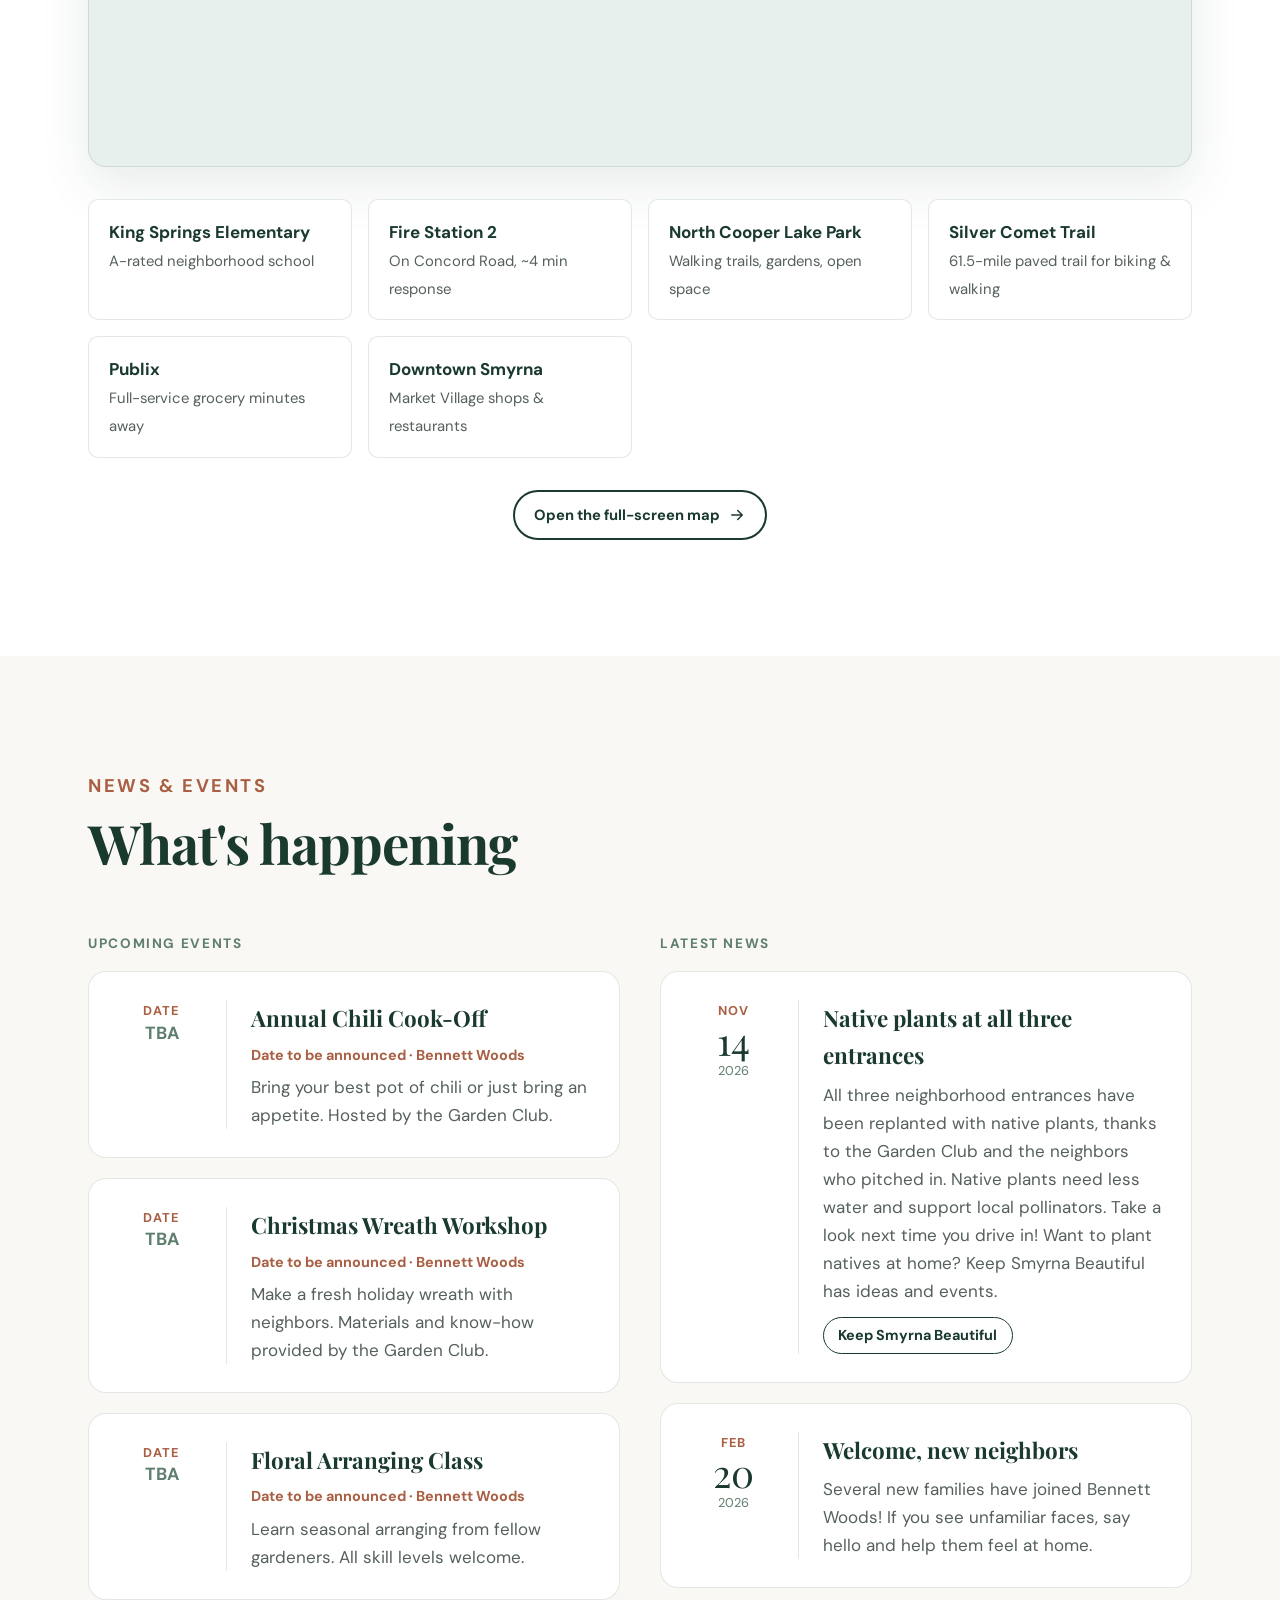
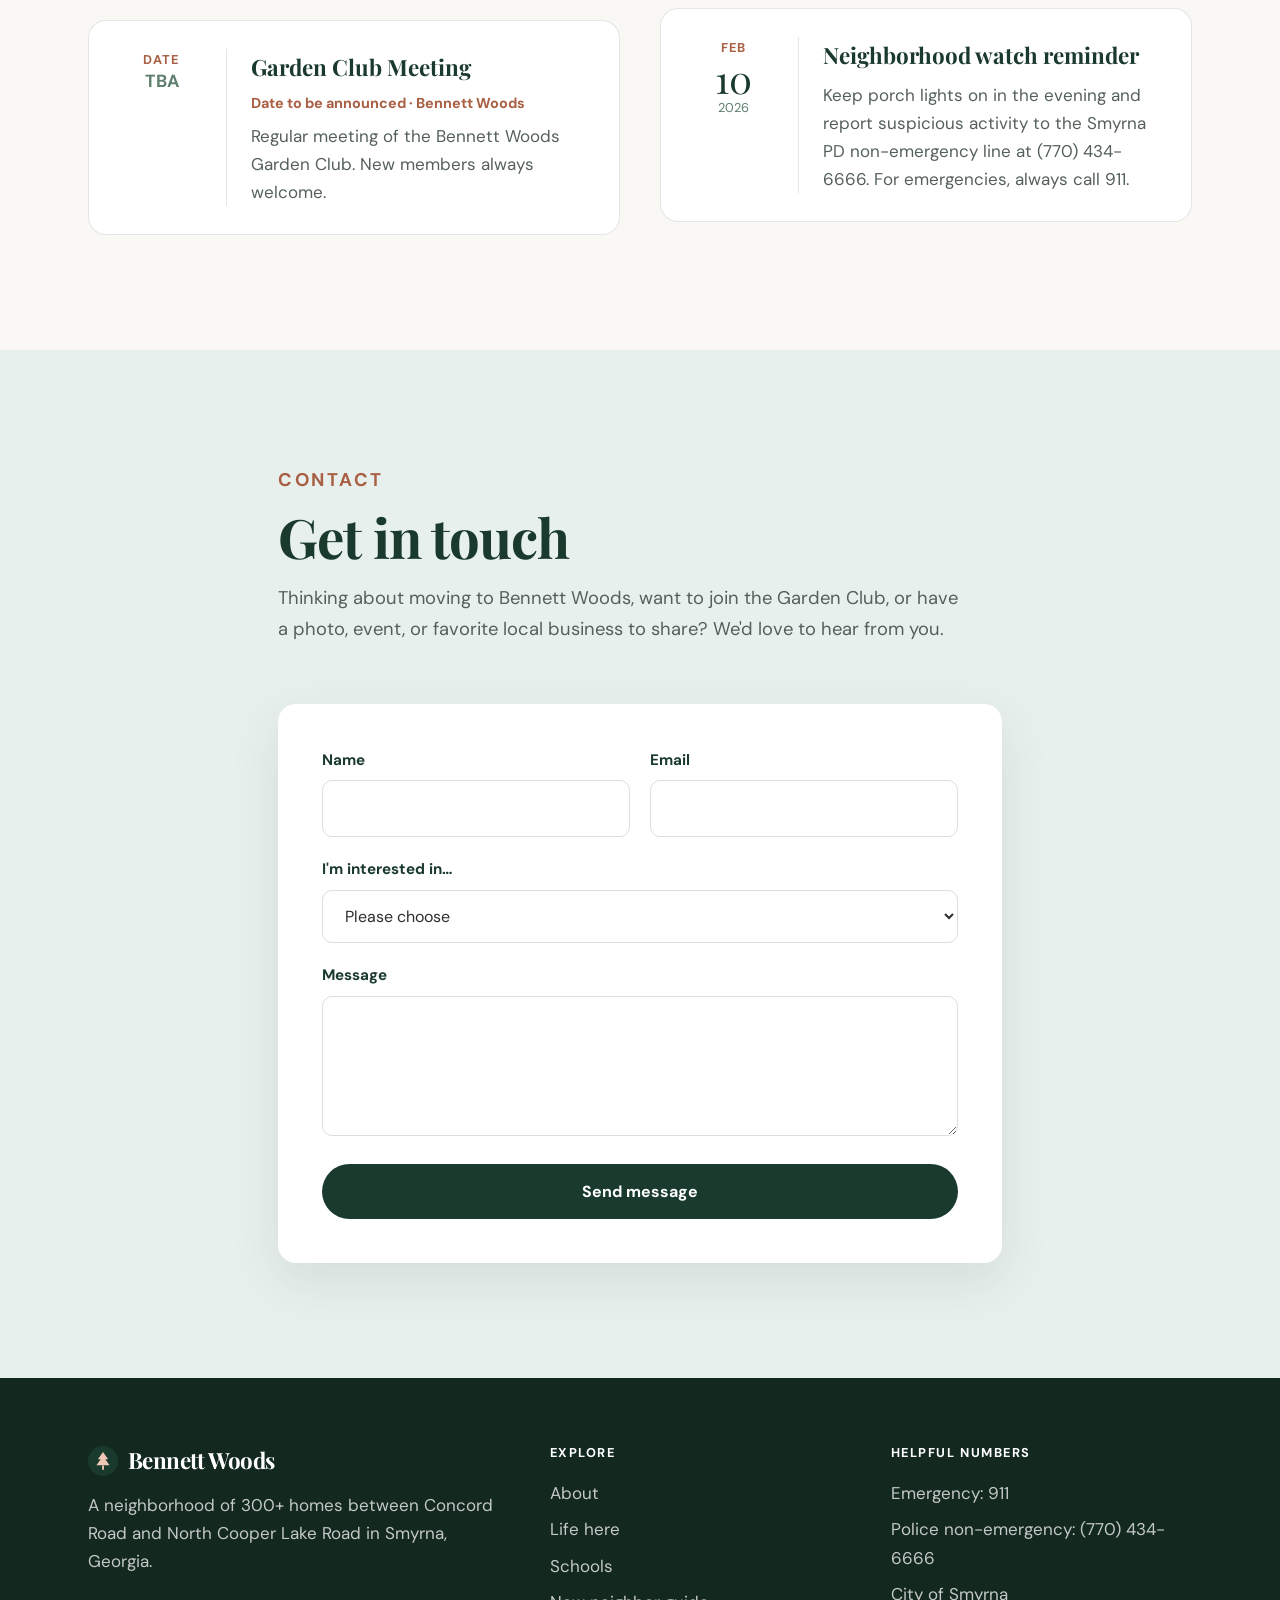
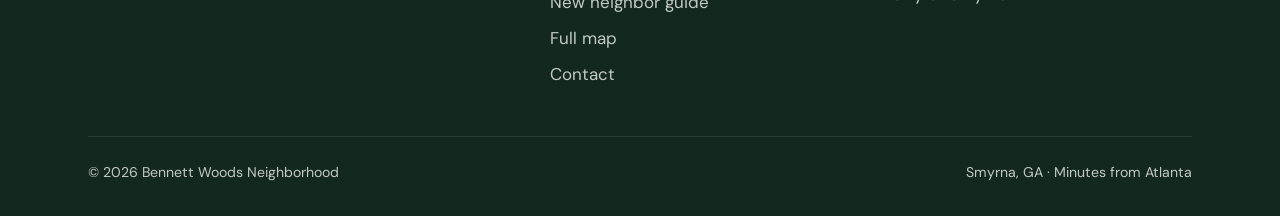
==== commit ea2e4f4e: "Connect contact form to Formspree - Form posts to https://formspree.io/f/xvzbazvv (AJAX via main.js;" ====
--- a/index.html
+++ b/index.html
@@ -352,12 +352,15 @@
             <p>Thinking about moving to Bennett Woods, want to join the Garden Club, or have a photo, event, or favorite local business to share? We'd love to hear from you.</p>
         </div>
         <div class="contact-card">
-            <!-- To switch the form on, set data-endpoint to a form service URL,
-                 e.g. data-endpoint="https://formspree.io/f/XXXXXXXX". Until then a fallback note shows instead. -->
-            <form id="contactForm" data-endpoint="" novalidate>
+            <!-- Messages go to Formspree (https://formspree.io/f/xvzbazvv), which emails them on.
+                 With JavaScript on, main.js sends the form in the background and shows the result here.
+                 Without JavaScript, the browser posts to Formspree directly and shows its thank-you page.
+                 If action is ever emptied, the form hides and the fallback note below shows instead. -->
+            <form id="contactForm" action="https://formspree.io/f/xvzbazvv" method="POST">
+                <input type="hidden" name="_subject" value="Bennett Woods website message">
                 <div class="form-row">
-                    <div class="field"><label for="name">Name</label><input id="name" name="name" autocomplete="name" required></div>
-                    <div class="field"><label for="email">Email</label><input id="email" name="email" type="email" autocomplete="email" required></div>
+                    <div class="field"><label for="name">Name</label><input id="name" name="name" autocomplete="name" required data-fs-field></div>
+                    <div class="field"><label for="email">Email</label><input id="email" name="email" type="email" autocomplete="email" required data-fs-field></div>
                 </div>
                 <div class="field">
                     <label for="interest">I'm interested in…</label>
@@ -372,7 +375,7 @@
                         <option>Something else</option>
                     </select>
                 </div>
-                <div class="field"><label for="message">Message</label><textarea id="message" name="message" required></textarea></div>
+                <div class="field"><label for="message">Message</label><textarea id="message" name="message" required data-fs-field></textarea></div>
                 <input class="hp" type="text" name="_gotcha" tabindex="-1" autocomplete="off" aria-hidden="true">
                 <button type="submit" class="btn btn-forest" style="width:100%">Send message</button>
                 <p id="formStatus" class="form-status" role="status" hidden></p>
--- a/styles.css
+++ b/styles.css
@@ -305,6 +305,8 @@
 }
 .field input:focus, .field select:focus, .field textarea:focus { outline: none; border-color: var(--sage-light); box-shadow: 0 0 0 4px rgba(125,157,140,.18); }
 .field textarea { min-height: 140px; resize: vertical; }
+.field [aria-invalid="true"] { border-color: #c0532f; box-shadow: 0 0 0 4px rgba(192,83,47,.15); }
+.btn:disabled { opacity: .7; cursor: progress; transform: none; }
 .hp { position: absolute; left: -9999px; }
 .form-status { margin-top: 1rem; padding: 1rem 1.25rem; border-radius: var(--radius-sm); font-weight: 500; }
 .form-status.ok { background: #e3f1e7; color: #1d5130; }
